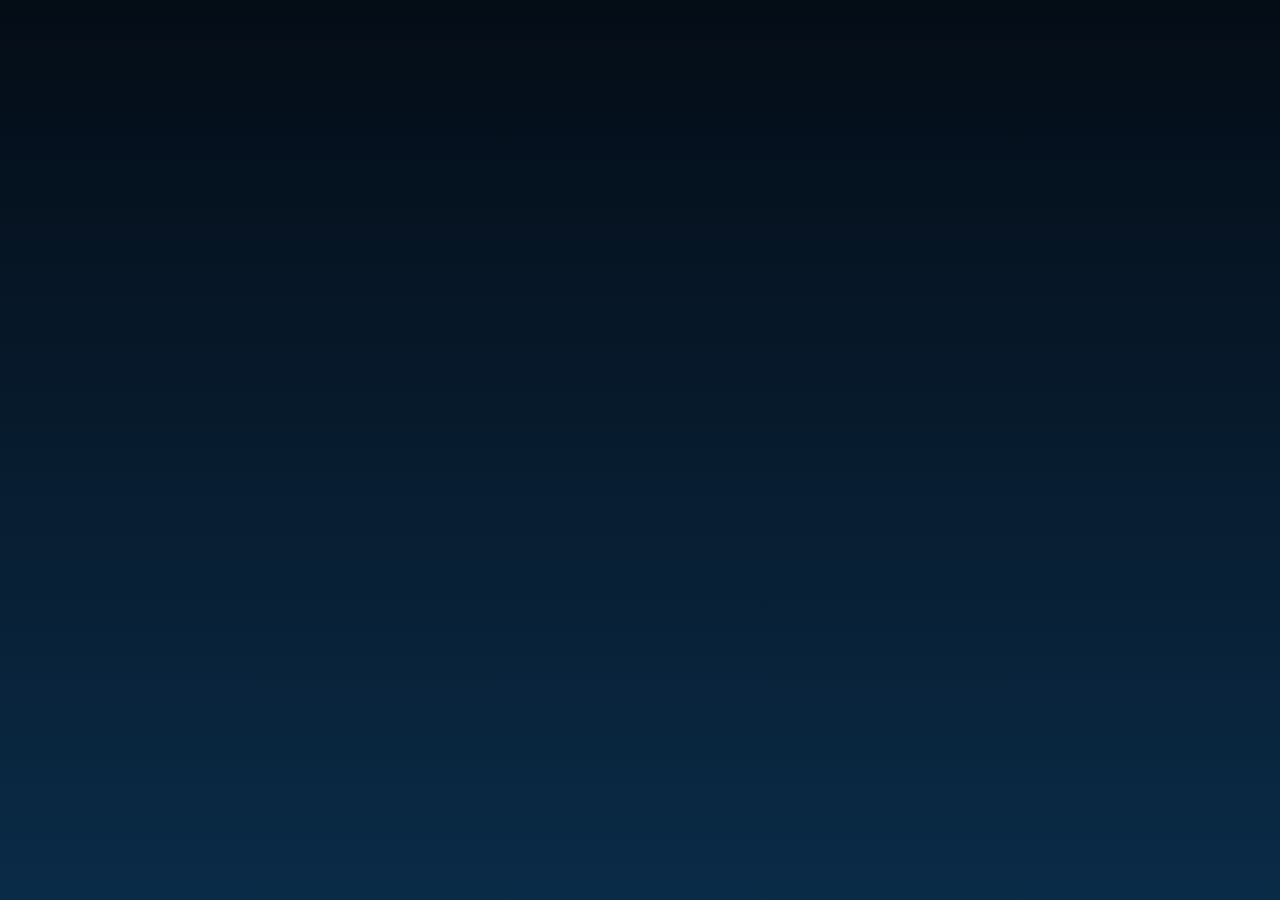
==== app/static/index.html @ 62040c24 "Update index.html" ====
<!DOCTYPE html>
<html lang="ru">
<head>
<meta charset="utf-8">
<meta name="viewport" content="width=device-width,initial-scale=1,maximum-scale=1,user-scalable=no,viewport-fit=cover">
<meta http-equiv="Cache-Control" content="no-cache, no-store, must-revalidate">
<meta name="theme-color" content="#050e1a">
<title>Magic</title>
<script src="https://telegram.org/js/telegram-web-app.js"></script>
<style>
:root{--bg:#050e1a;--card:#0f2740;--line:rgba(125,195,235,.18);--ac:#2fc7dc;--gold:#f5d061;--brass:#e8c06a;--cream:#f6e7c8;--tx:#e9f6fc;--mu:#8fb3c6;--ok:#34d399;--bad:#fb7185;--grad:linear-gradient(135deg,#34d0e0,#3a7bd5);--wood:linear-gradient(180deg,#a2713a,#5f3a1a)}
*{box-sizing:border-box;-webkit-tap-highlight-color:transparent;margin:0;padding:0}
html,body{height:100%;overflow:hidden;background:var(--bg);color:var(--tx);font-family:-apple-system,BlinkMacSystemFont,"Segoe UI",Roboto,sans-serif;user-select:none;-webkit-user-select:none}
button{font:inherit;color:inherit;border:0;background:none;cursor:pointer}
input,select{font:inherit;-webkit-user-select:text;user-select:text}
img{-webkit-user-drag:none}
.cn{display:inline-block;vertical-align:middle;object-fit:contain}
.em{display:inline-flex;align-items:center;justify-content:center;line-height:1;font-style:normal}
#bg{position:fixed;inset:0;z-index:-1;overflow:hidden;background:radial-gradient(120% 55% at 50% -8%,#0f3a5e 0%,#07182c 52%,#040b16 100%)}
#bg::after{content:"";position:absolute;left:0;right:0;bottom:0;height:220px;background:linear-gradient(0deg,rgba(120,76,34,.55),transparent)}
.wv{position:absolute;left:0;right:0;height:22px;background:url("data:image/svg+xml,%3Csvg xmlns='http://www.w3.org/2000/svg' width='100' height='22'%3E%3Cpath d='M0 11Q25 0 50 11T100 11V22H0Z' fill='%23ffffff' fill-opacity='.07'/%3E%3C/svg%3E") repeat-x;animation:wv 8s linear infinite}
.w1{top:70px}.w2{top:92px;animation-duration:12s;animation-direction:reverse}.w3{top:114px;animation-duration:10s}
@keyframes wv{to{background-position-x:100px}}
#app{display:flex;flex-direction:column;height:100%;padding-top:calc(env(safe-area-inset-top) + var(--tg-content-safe-area-inset-top,0px))}
.hd{position:relative;display:flex;align-items:center;gap:8px;padding:10px 12px}
.logo{display:flex;align-items:center;gap:5px;margin-right:auto;font-family:Georgia,"Times New Roman",serif;font-size:23px;font-weight:800}
.logo svg{width:24px;height:24px;stroke:var(--brass);fill:none;stroke-width:2;stroke-linecap:round;stroke-linejoin:round}
.logo b{background:linear-gradient(180deg,#fff,#9be4f5);-webkit-background-clip:text;background-clip:text;color:transparent}
.cur{display:flex;align-items:center;gap:7px;height:44px;padding:0 12px;font-weight:800;font-size:17px;color:var(--gold);background:rgba(8,24,42,.9);border:1px solid var(--line);border-radius:22px}
.cur svg{width:14px;height:14px;stroke:var(--mu);fill:none;stroke-width:2.5;stroke-linecap:round;stroke-linejoin:round}
.bump{animation:pp .4s}
.dep{height:44px;padding:0 16px;font-size:15px;font-weight:800;color:#fff;background:var(--grad);border-radius:22px;box-shadow:0 6px 18px rgba(58,123,213,.45)}
.avt{width:44px;height:44px;border-radius:50%;font-weight:800;font-size:16px;color:#fff;background:linear-gradient(135deg,#3a7bd5,#7b5cf0);border:2px solid rgba(255,255,255,.25)}
.dd{display:none;position:absolute;right:76px;top:60px;z-index:30;min-width:200px;padding:6px;background:#0c2038;border:1px solid var(--line);border-radius:16px;box-shadow:0 12px 30px rgba(0,0,0,.6)}
.dd.on{display:block}
.dd button{display:flex;justify-content:space-between;align-items:center;gap:12px;width:100%;padding:11px 12px;border-radius:12px;font-weight:700;font-size:15px}
.dd button.on{background:rgba(47,199,220,.16)}
.dd small{color:var(--mu);font-weight:600}
main{flex:1;overflow-y:auto;padding:4px 14px 18px;-webkit-overflow-scrolling:touch;overscroll-behavior:contain}
.tab{display:none}
.tab.on{display:block;animation:in .25s}
@keyframes in{from{opacity:0;transform:translateY(6px)}}
h2{margin:8px 0 12px;font-size:26px;font-weight:900}
.mu{color:var(--mu);font-size:14px}
.ctr{text-align:center}
.btn{width:100%;padding:15px 18px;font-size:17px;font-weight:800;color:#fff;background:var(--grad);border-radius:18px;box-shadow:0 8px 22px rgba(58,123,213,.4);transition:transform .1s,opacity .2s}
.btn:active{transform:scale(.97)}
.btn:disabled{opacity:.5}
.btn.sec{background:rgba(22,54,90,.9);border:1px solid var(--line);box-shadow:none}
.btn.wd{color:#fff3c4;background:var(--wood);border:1px solid var(--brass);text-shadow:0 1px 2px #000;box-shadow:inset 0 1px 0 rgba(255,255,255,.3),0 6px 16px rgba(0,0,0,.5)}
.row{display:flex;gap:10px}
.stack{display:flex;flex-direction:column;gap:10px}
.box{margin-bottom:12px;padding:16px;background:linear-gradient(180deg,rgba(18,50,84,.92),rgba(9,28,48,.96));border:1px solid var(--line);border-radius:22px}
.box p{margin:6px 0 12px;color:var(--mu);font-size:14px}
.note{margin:8px 0 12px;padding:10px 12px;font-size:13px;background:rgba(6,18,31,.8);border:1px solid var(--line);border-radius:12px}
.note.warn{color:var(--gold);border-color:#8a7330}
.lb2{margin:10px 0 6px;color:var(--mu);font-size:13px}
.quote{margin:10px 0 12px;text-align:center;font-weight:700;color:#9be4f5}
.in{width:100%;padding:13px;margin:2px 0 6px;font-size:16px;color:var(--tx);background:rgba(6,18,31,.95);border:1px solid var(--line);border-radius:14px;outline:0}
.chips{display:flex;gap:8px;margin-bottom:10px}
.chips button{flex:1;padding:11px 0;font-weight:800;background:rgba(9,28,48,.9);border:1px solid var(--line);border-radius:14px}
.chips button.on{color:#fff;background:var(--grad);border-color:transparent}
.chips button:disabled{opacity:.35}
.seg{display:flex;gap:6px;margin-bottom:10px;padding:4px;background:rgba(9,28,48,.9);border:1px solid var(--line);border-radius:16px}
.seg button{flex:1;padding:10px 4px;font-weight:800;font-size:14px;border-radius:12px;color:var(--mu)}
.seg button small{display:block;font-size:11px;font-weight:700;opacity:.8}
.seg button.on{color:#fff;background:var(--grad)}
.tg{flex:1;padding:11px 6px;font-size:14px;font-weight:800;background:rgba(9,28,48,.9);border:1px solid var(--line);border-radius:14px}
.tg.on{color:#fff;background:var(--grad);border-color:transparent}
.opt{margin-bottom:10px}
.res{min-height:28px;margin:10px 0;text-align:center;font-size:18px;font-weight:900;text-shadow:0 2px 6px #000}
.ok{color:var(--ok)}.bad{color:var(--bad)}
.hist{display:flex;gap:6px;overflow-x:auto;margin-bottom:8px;min-height:30px}
.hist i{flex:none;padding:5px 10px;border-radius:11px;font-style:normal;font-size:13px;font-weight:900;background:rgba(9,28,48,.9);border:1px solid var(--line)}
.hist i.w{color:var(--ok)}.hist i.l{color:var(--bad)}.hist i.p{color:#c4b5fd}
/* сцены игр */
.stage{position:relative;overflow:hidden;border-radius:24px;border:1px solid var(--line);margin-bottom:10px}
.st-felt{padding:12px 12px 14px;border:6px solid #5a3a1a;background:radial-gradient(120% 90% at 50% 40%,#1b8a5a 0%,#0e5a3a 55%,#073823 100%);box-shadow:inset 0 0 40px rgba(0,0,0,.5),0 8px 20px rgba(0,0,0,.5)}
.st-felt::before{content:"⚓";position:absolute;left:50%;top:50%;transform:translate(-50%,-50%);font-size:100px;opacity:.07}
.st-table{padding:14px 10px;border:6px solid #2a1608;background:radial-gradient(110% 90% at 50% 30%,#8a5a2a,#4a2c12 70%,#2a1608)}
.st-craft{padding:14px 10px 12px;text-align:center;background:radial-gradient(100% 70% at 50% 35%,#16325c 0%,#0a1a33 70%)}
.st-cave{padding:12px;background:radial-gradient(100% 80% at 50% 0%,#1d3a82 0%,#0b1536 80%)}
.st-slot{padding:14px 8px;border:4px solid var(--brass);background:radial-gradient(100% 90% at 50% 20%,#5a1840,#220a1c 80%);box-shadow:inset 0 0 30px rgba(0,0,0,.6),0 0 24px rgba(214,59,110,.3)}
/* баннеры, лента, сетка игр */
.bn{position:relative;height:178px;margin-bottom:12px;border-radius:26px;overflow:hidden;border:1px solid var(--line)}
.bs{position:absolute;inset:0;padding:18px 20px;display:flex;flex-direction:column;justify-content:space-between;opacity:0;transition:opacity .5s;pointer-events:none}
.bs.on{opacity:1;pointer-events:auto}
.bs h3{font-size:30px;font-weight:900;line-height:1.05;max-width:62%}
.bs p{font-size:14px;color:rgba(255,255,255,.8);margin-top:4px;max-width:58%}
.bs .btn{width:auto;align-self:flex-start;padding:12px 20px}
.bs .art{position:absolute;right:12px;top:50%;margin-top:-62px;font-size:104px;line-height:1;filter:drop-shadow(0 10px 24px rgba(0,0,0,.5))}
.dots{position:absolute;right:16px;bottom:12px;display:flex;gap:6px}
.dots i{width:8px;height:8px;border-radius:4px;background:rgba(255,255,255,.35);transition:width .3s}
.dots i.on{width:22px;background:#fff}
.live{display:flex;gap:8px;margin-bottom:14px}
.lvt{flex:none;display:flex;align-items:center;justify-content:center;width:34px;border-radius:14px;background:rgba(8,24,42,.9);border:1px solid var(--line);writing-mode:vertical-rl;transform:rotate(180deg);font-size:12px;font-weight:900;letter-spacing:2px;color:var(--mu)}
.lvl{display:flex;gap:8px;overflow-x:auto;flex:1;-webkit-overflow-scrolling:touch}
.lv{flex:none;display:flex;align-items:center;gap:8px;padding:8px 12px;border-radius:16px;background:linear-gradient(135deg,rgba(47,199,220,.16),rgba(58,123,213,.16));border:1px solid var(--line);border-bottom:3px solid var(--rc,#3a7bd5)}
.lv b{display:block;font-size:13px}.lv span{font-size:15px;font-weight:900;color:var(--ok)}
.lve{padding:14px;color:var(--mu);font-size:13px}
.gg{display:grid;grid-template-columns:repeat(2,1fr);gap:12px}
.gc{position:relative;height:210px;overflow:hidden;border-radius:24px;text-align:left;background:linear-gradient(160deg,var(--a),var(--b));border:1px solid rgba(255,255,255,.14);box-shadow:0 10px 24px rgba(0,0,0,.45);transition:transform .15s}
.gc:active{transform:scale(.97)}
.gc::before{content:"";position:absolute;inset:0;background:radial-gradient(circle at 50% 40%,rgba(255,255,255,.28),transparent 60%)}
.gc .gi{position:absolute;left:0;right:0;top:40px;text-align:center;font-size:92px;line-height:1;filter:drop-shadow(0 10px 18px rgba(0,0,0,.5))}
.gc b{position:absolute;left:14px;bottom:14px;font-size:21px;font-weight:900;text-shadow:0 3px 10px rgba(0,0,0,.7)}
.gc i{position:absolute;left:12px;top:12px;padding:5px 10px;font-style:normal;font-size:12px;font-weight:800;background:rgba(5,14,26,.7);border-radius:12px}
.gtb{display:flex;align-items:center;gap:8px;margin-bottom:6px}
.gtb h2{flex:1;margin:0}
.ib{width:40px;height:40px;border-radius:14px;font-size:18px;font-weight:800;background:rgba(8,24,42,.9);border:1px solid var(--line)}
.panel{display:none}.panel.on{display:block}
.bet{display:flex;gap:6px;margin-bottom:12px}
.bet button{min-width:44px;padding:12px 0;font-weight:800;background:rgba(9,28,48,.9);border:1px solid var(--line);border-radius:14px}
.bet input{flex:1;min-width:0;text-align:center;font-size:20px;font-weight:900;color:#fff;background:rgba(6,18,31,.95);border:1px solid var(--line);border-radius:14px;outline:0}
input[type=number]::-webkit-outer-spin-button,input[type=number]::-webkit-inner-spin-button{-webkit-appearance:none;margin:0}
.bet.q button{flex:1}
/* шторм */
.crs{margin-bottom:8px}
.crs canvas{display:block;width:100%}
.crm{position:absolute;left:0;right:0;top:30%;text-align:center;font-size:60px;font-weight:900;text-shadow:0 4px 18px rgba(0,0,0,.9)}
.crm.dead{color:var(--bad)}
.crt{position:absolute;left:0;right:0;top:12px;text-align:center;font-size:13px;font-weight:800;color:#cfe8f5;text-shadow:0 2px 8px #000}
/* мины */
.mg{display:grid;grid-template-columns:repeat(5,1fr);gap:8px}
.mc{aspect-ratio:1;border-radius:16px;font-size:30px;background:linear-gradient(180deg,#3a58a0,#233a70);box-shadow:0 5px 0 #162552,inset 0 0 12px rgba(155,200,255,.25)}
.mc:active{transform:translateY(3px);box-shadow:0 2px 0 #162552}
.mc.s{background:radial-gradient(circle,#1b6a8a,#0d3a52);box-shadow:0 0 16px rgba(79,195,221,.6);animation:pop .3s}
.mc.m{background:radial-gradient(circle,#8a1f3a,#3a0a18);box-shadow:none;animation:pop .3s}
.mc.f{opacity:.35;box-shadow:none}
@keyframes pop{from{transform:scale(.6);opacity:0}}
.ld{display:flex;gap:8px;overflow-x:auto;margin:6px 0 12px}
.lad{flex:0 0 76px;padding:8px 6px;text-align:center;border-radius:14px;background:rgba(9,28,48,.9);border:1px solid var(--line)}
.lad.on{border-color:var(--ac);background:rgba(47,199,220,.18)}
.lad b{display:block;font-size:16px}.lad small{color:var(--mu);font-size:11px}
/* plinko */
.plw canvas{display:block;width:100%;border-radius:20px;margin-bottom:8px}
.stp{display:flex;align-items:center;justify-content:space-between;margin-bottom:10px;padding:6px 8px 6px 14px;background:rgba(9,28,48,.9);border:1px solid var(--line);border-radius:16px;font-weight:800}
.stp button{width:40px;height:40px;border-radius:12px;font-size:22px;background:rgba(22,54,90,.9)}
/* блэкджек */
.bjr{display:flex;align-items:center;justify-content:space-between;min-height:104px}
.bjt{display:flex;padding-left:14px;min-height:86px}
.bjl{font-size:13px;font-weight:800;color:#d9f5e6;text-align:right}
.bjl b{display:block;font-size:24px}
.bjm{display:flex;justify-content:center;align-items:center;min-height:52px}
.cd{position:relative;width:58px;height:84px;margin-left:-14px;perspective:700px;animation:deal .5s cubic-bezier(.2,.8,.2,1) both;filter:drop-shadow(0 6px 8px rgba(0,0,0,.5))}
@keyframes deal{from{transform:translate(150px,-120px) rotate(28deg);opacity:0}to{transform:none;opacity:1}}
.cd .ci{position:absolute;inset:0;transform-style:preserve-3d;transition:transform .55s}
.cd.hid .ci{transform:rotateY(180deg)}
.cd .fr,.cd .cb{position:absolute;inset:0;border-radius:10px;backface-visibility:hidden;-webkit-backface-visibility:hidden}
.cd .fr{background:#f7f3ea;color:#10202e;border:1px solid #cfc7b4}
.cd .fr.rd{color:#d12a3f}
.cd .fr u{position:absolute;left:5px;top:3px;font-size:17px;font-weight:900;text-decoration:none;line-height:1}
.cd .fr u small{display:block;font-size:13px}
.cd .fr s{position:absolute;inset:0;display:flex;align-items:center;justify-content:center;font-size:34px;text-decoration:none}
.cd .cb{transform:rotateY(180deg);display:flex;align-items:center;justify-content:center;font-size:26px;color:#9be4f5;border:3px solid #f7f3ea;background:repeating-linear-gradient(45deg,#1d4f86 0 6px,#143a66 6px 12px)}
.chip{width:48px;height:48px;border-radius:50%;display:flex;align-items:center;justify-content:center;font-size:13px;font-weight:900;color:#fff;border:3px dashed rgba(255,255,255,.75);background:radial-gradient(circle,#c43b4f 0 58%,#fff 60% 66%,#c43b4f 68%);box-shadow:0 4px 8px rgba(0,0,0,.5);animation:pop .3s}
/* переправа */
.cxs{height:190px;background:linear-gradient(180deg,#143c66 0%,#0e6f93 40%,#0b4e74 100%)}
.cxs::before{content:"";position:absolute;inset:0;background:repeating-linear-gradient(180deg,transparent 0 22px,rgba(255,255,255,.06) 22px 24px);animation:rv 3s linear infinite}
@keyframes rv{to{background-position:0 24px}}
.cxt{position:absolute;left:0;top:0;bottom:0;width:3200px;transition:transform .65s cubic-bezier(.4,.1,.2,1)}
.pf{position:absolute;top:100px;width:74px;height:74px;margin-left:-37px;display:flex;align-items:center;justify-content:center;font-size:48px;animation:bob2 2.4s ease-in-out infinite}
@keyframes bob2{50%{transform:translateY(5px)}}
.pf small{position:absolute;top:-24px;left:50%;transform:translateX(-50%);padding:2px 7px;font-size:12px;font-weight:900;background:rgba(5,14,26,.7);border-radius:9px;white-space:nowrap}
.pf.nx small{background:var(--ac);color:#04141f}
.pf.fl{animation:none;transform:translateY(30px) rotate(25deg);opacity:.25;transition:all .5s}
.cxc{position:absolute;left:61px;top:64px;font-size:58px;z-index:3;transition:transform .8s,opacity .8s}
.cxc.hop{animation:hop .65s cubic-bezier(.3,.1,.2,1)}
@keyframes hop{0%{transform:translateY(0)}40%{transform:translateY(-62px) rotate(-12deg)}100%{transform:translateY(0)}}
.cxc.sink{transform:translateY(60px) rotate(40deg);opacity:0}
.shk{position:absolute;top:84px;font-size:56px;z-index:2;animation:shj .9s ease-out both}
@keyframes shj{0%{transform:translateY(60px) scale(.6);opacity:0}40%{transform:translateY(-44px) rotate(-20deg);opacity:1}100%{transform:translateY(12px) rotate(30deg);opacity:0}}
.cxh{position:absolute;right:14px;top:8px;z-index:4;text-align:right;font-size:34px;font-weight:900;text-shadow:0 3px 10px #000}
.cxh small{display:block;font-size:12px;color:#bfe6f5;font-weight:700}
.cxst{position:absolute;left:0;right:0;bottom:8px;z-index:4;text-align:center;font-size:13px;font-weight:800;color:#bfe6f5;text-shadow:0 2px 6px #000}
/* ракушки, слоты, колесо, дублон */
.shs{display:flex;justify-content:center;gap:14px;margin:16px 0}
.shc{width:92px;height:92px;font-size:60px;border-radius:24px;background:rgba(18,50,84,.9);border:1px solid var(--line)}
.shc.shk2{animation:shk2 .25s linear 4}
@keyframes shk2{50%{transform:translateY(-10px) rotate(8deg)}}
.slots{display:flex;justify-content:center;gap:10px}
.rS{display:flex;align-items:center;justify-content:center;width:min(27vw,106px);height:min(27vw,106px);font-size:min(14vw,58px);background:linear-gradient(180deg,#fff7e0,#e9d9b0);border:3px solid var(--brass);border-radius:20px;box-shadow:inset 0 0 14px rgba(0,0,0,.35)}
.rS.sp{filter:blur(1.5px)}.rS.pop{animation:pp .35s}
@keyframes pp{50%{transform:scale(1.1)}}
.wheel{position:relative;width:min(78vw,310px);margin:10px auto 14px}
.wheel canvas{display:block;width:100%;border-radius:50%;box-shadow:0 0 50px rgba(79,195,221,.5);will-change:transform}
.wheel::after{content:"";position:absolute;left:50%;top:-8px;margin-left:-13px;border:13px solid transparent;border-top:24px solid #fff;filter:drop-shadow(0 2px 6px #000)}
.cwrap{perspective:700px;margin:12px 0}
.coin3{position:relative;width:120px;height:120px;margin:0 auto;transform-style:preserve-3d;transition:transform 1.3s cubic-bezier(.2,.7,.2,1)}
.coin3 div{position:absolute;inset:0;display:flex;align-items:center;justify-content:center;border-radius:50%;font-size:56px;border:5px solid #f5d061;background:radial-gradient(circle at 35% 30%,#ffe9a0,#d9a441 60%,#8a6320);box-shadow:0 10px 24px rgba(0,0,0,.55);backface-visibility:hidden;-webkit-backface-visibility:hidden}
.coin3 .bk2{transform:rotateY(180deg)}
/* кости 3D */
.dtab{display:flex;justify-content:center;gap:38px;height:160px;align-items:center;perspective:800px}
.dw{width:78px;height:78px;transform-style:preserve-3d}
.dw.toss{animation:toss 1.7s cubic-bezier(.3,.1,.2,1)}
@keyframes toss{0%{transform:translateY(-230px) scale(.7)}55%{transform:translateY(0) scale(1)}68%{transform:translateY(-46px)}80%{transform:translateY(0)}88%{transform:translateY(-14px)}100%{transform:translateY(0)}}
.dt{width:78px;height:78px;transform-style:preserve-3d;transform:rotateX(-18deg) rotateY(18deg)}
.die{position:relative;width:78px;height:78px;transform-style:preserve-3d;transition:transform 1.6s cubic-bezier(.15,.7,.2,1)}
.df{position:absolute;inset:0;border-radius:14px;padding:11px;display:grid;grid-template:repeat(3,1fr)/repeat(3,1fr);background:linear-gradient(145deg,#fffdf6,#d8d2c2);box-shadow:inset 0 0 8px rgba(0,0,0,.25)}
.df i{margin:auto;width:14px;height:14px;border-radius:50%;background:#14202e;box-shadow:inset 0 2px 3px rgba(0,0,0,.6)}
.df:nth-child(1){transform:translateZ(39px)}
.df:nth-child(2){transform:rotateY(90deg) translateZ(39px)}
.df:nth-child(3){transform:rotateX(90deg) translateZ(39px)}
.df:nth-child(4){transform:rotateX(-90deg) translateZ(39px)}
.df:nth-child(5){transform:rotateY(-90deg) translateZ(39px)}
.df:nth-child(6){transform:rotateY(180deg) translateZ(39px)}
.dsum{text-align:center;font-size:30px;font-weight:900;text-shadow:0 3px 10px #000}
/* крафт */
.ctt{font-size:19px;font-weight:900;margin-bottom:2px}
.cubew{position:relative;perspective:800px;height:210px;display:flex;align-items:center;justify-content:center}
.cube{position:relative;width:110px;height:110px;transform-style:preserve-3d;transform:rotateX(-24deg) rotateY(35deg);animation:cidle 9s linear infinite}
@keyframes cidle{to{transform:rotateX(-24deg) rotateY(395deg)}}
.cube.crft{animation:craft 2.6s cubic-bezier(.5,0,.3,1) forwards}
@keyframes craft{0%{transform:rotateX(-24deg) rotateY(35deg) scale(1)}60%{transform:rotateX(540deg) rotateY(900deg) scale(1.18)}100%{transform:rotateX(720deg) rotateY(1115deg) scale(1.05)}}
.cube.boom{animation:cboom .7s ease-in forwards}
@keyframes cboom{to{transform:rotateX(300deg) rotateY(500deg) scale(.1);opacity:0}}
.cf3{position:absolute;inset:0;display:flex;align-items:center;justify-content:center;font-size:56px;border-radius:14px;border:2px solid rgba(155,228,245,.5);background:linear-gradient(145deg,rgba(40,70,130,.92),rgba(12,28,60,.95));box-shadow:inset 0 0 22px rgba(79,195,221,.35)}
.cf3:nth-child(1){transform:translateZ(55px)}
.cf3:nth-child(2){transform:rotateY(90deg) translateZ(55px)}
.cf3:nth-child(3){transform:rotateY(180deg) translateZ(55px)}
.cf3:nth-child(4){transform:rotateY(-90deg) translateZ(55px)}
.cf3:nth-child(5){transform:rotateX(90deg) translateZ(55px)}
.cf3:nth-child(6){transform:rotateX(-90deg) translateZ(55px)}
.orb{position:absolute;width:62px;height:62px;border-radius:18px;display:flex;align-items:center;justify-content:center;background:#05101c;border:1px solid var(--line);transition:all .9s}
.orb:nth-of-type(1){left:6%;top:6%}.orb:nth-of-type(2){right:6%;top:6%}.orb:nth-of-type(3){left:6%;bottom:6%}.orb:nth-of-type(4){right:6%;bottom:6%}
.orb.in{left:50%!important;right:auto!important;top:50%!important;bottom:auto!important;transform:translate(-50%,-50%) scale(.2);opacity:0}
.cres{position:absolute;inset:0;z-index:5;display:none;flex-direction:column;align-items:center;justify-content:center;gap:6px;background:radial-gradient(circle,rgba(10,26,51,.25),rgba(5,14,26,.85))}
.cres.on{display:flex;animation:pop .4s}
.cres b{font-size:18px}
.ctn{font-size:16px;font-weight:800}
.ctp{display:inline-block;margin:6px 0;padding:7px 16px;font-size:14px;font-weight:800;background:rgba(5,14,26,.7);border:1px solid var(--line);border-radius:14px}
.ctw{font-size:12px;color:var(--mu)}
/* морской бой */
.bsg{display:grid;grid-template-columns:repeat(6,1fr);gap:4px;max-width:300px;margin:6px auto 12px;padding:8px;background:rgba(6,18,31,.9);border:1px solid var(--line);border-radius:14px}
.bsg.sm{max-width:200px}.bsg.sm .bc{pointer-events:none}
.bc{position:relative;aspect-ratio:1;border-radius:6px;background:rgba(79,195,221,.14);border:1px solid rgba(79,195,221,.4)}
.bc.sp{background:#7b8794;border-color:#cbd5e1}
.bc.ms::after{content:"";position:absolute;inset:36%;border-radius:50%;background:#9be4f5}
.bc.ht,.bc.sk{background:#7f1d1d;border-color:#fb7185}.bc.sk{background:#450a0a}
.bc.ht::after,.bc.sk::after{content:"\2715";position:absolute;inset:0;display:flex;align-items:center;justify-content:center;font-size:18px;font-weight:800;color:#fecaca}
.lbl{text-align:center;color:#9be4f5;font-size:13px;font-weight:700}
/* предметы */
.rowx{display:flex;gap:8px;overflow-x:auto;padding:2px 0 8px;-webkit-overflow-scrolling:touch}
.pk,.tgt{flex:0 0 70px;padding:6px 2px;text-align:center;font-size:12px;font-weight:700;background:rgba(6,18,31,.95);border:1px solid var(--line);border-bottom:3px solid var(--rc);border-radius:12px}
.pk.on,.tgt.on{border-color:var(--brass);box-shadow:0 0 14px rgba(232,192,106,.5);background:rgba(60,40,10,.55)}
.pk small,.tgt small{display:block;color:var(--mu);font-weight:600;font-size:11px}
.pk .em,.tgt .em,.inv .em{display:flex;margin:0 auto 4px}
.list{display:grid;grid-template-columns:repeat(3,1fr);gap:10px}
.inv{padding:10px 4px;text-align:center;font-size:12px;font-weight:600;background:rgba(6,18,31,.95);border:1px solid var(--line);border-bottom:3px solid var(--rc);border-radius:14px}
.inv button{width:92%;margin-top:6px;padding:6px 4px;font-size:11px;font-weight:700;background:rgba(22,54,90,.9);border-radius:8px}
.inv .up2{color:#fff3c4;background:var(--wood);border:1px solid var(--brass)}
.empty{grid-column:1/-1;padding:12px;font-size:14px;background:rgba(6,18,31,.9);border:1px solid var(--line);border-radius:12px}
.pfh{display:flex;align-items:center;gap:14px;margin-bottom:12px}
.pav{flex:none;width:64px;height:64px;border-radius:50%;display:flex;align-items:center;justify-content:center;font-size:28px;font-weight:900;background:linear-gradient(135deg,#3a7bd5,#7b5cf0);border:3px solid var(--brass)}
.pfh b{display:block;font-size:22px}
.col{display:grid;grid-template-columns:repeat(4,1fr);gap:8px;margin-bottom:12px}
.cl{position:relative;padding:8px 2px 6px;text-align:center;font-size:10px;font-weight:700;background:rgba(6,18,31,.95);border:1px solid var(--line);border-bottom:3px solid var(--rc);border-radius:12px}
.cl .em{display:flex;margin:0 auto 3px}
.cl.lk{opacity:.35;filter:grayscale(1)}
.cl b{position:absolute;top:-6px;right:-4px;padding:1px 6px;font-size:11px;color:#04141f;background:var(--gold);border-radius:9px}
.grid{display:grid;grid-template-columns:repeat(2,1fr);gap:12px}
.case{position:relative;overflow:hidden;padding:16px 10px 12px;text-align:center;background:linear-gradient(180deg,rgba(18,50,84,.96),rgba(8,26,44,.98));border:1px solid var(--line);border-bottom:3px solid var(--c);border-radius:22px;transition:transform .15s}
.case:active{transform:scale(.96)}
.case::before{content:"";position:absolute;left:50%;top:80px;width:170px;height:170px;margin:-85px 0 0 -85px;background:radial-gradient(circle,var(--c),transparent 66%);opacity:.5}
.case .em.m{display:flex;position:relative;margin:0 auto 10px;filter:drop-shadow(0 8px 16px var(--c));animation:fl 3.6s ease-in-out infinite}
@keyframes fl{50%{transform:translateY(-5px)}}
.case .n{position:relative;font-size:18px;font-weight:900}
.mini{position:relative;display:flex;flex-wrap:wrap;justify-content:center;gap:2px;margin:6px 0 10px}
.price{position:relative;padding:10px;font-size:15px;font-weight:800;color:#fff3c4;background:var(--wood);border:1px solid var(--brass);border-radius:14px}
.fimg{display:flex;justify-content:center;margin-bottom:6px}
.fimg .em{filter:drop-shadow(0 8px 16px #34d399);animation:fl 3.6s ease-in-out infinite}
.big{display:flex;justify-content:center;align-items:center;gap:10px;font-size:46px;font-weight:900;color:#9be4f5}
.stat{display:flex;justify-content:space-between;padding:5px 0;font-size:14px;color:var(--mu)}.stat b{color:var(--tx)}
.bar{height:8px;margin-top:8px;overflow:hidden;border-radius:6px;background:rgba(255,255,255,.1)}
.bar i{display:block;height:100%;width:0;background:linear-gradient(90deg,#c28a3f,#f5d061);transition:width .4s}
.qrow{display:flex;align-items:center;gap:10px;padding:8px 0;border-top:1px solid rgba(255,255,255,.08)}
.qtx{flex:1;min-width:0;font-size:13px}
.qb{flex:none;padding:9px 12px;font-size:12px;font-weight:800;color:#fff3c4;background:var(--wood);border:1px solid var(--brass);border-radius:11px}
.qb:disabled{opacity:.45}
.nv{display:flex;gap:6px;margin:0 12px calc(10px + env(safe-area-inset-bottom));padding:7px;background:repeating-linear-gradient(90deg,rgba(0,0,0,.3) 0 2px,transparent 2px 64px),linear-gradient(180deg,#7a4e25,#4b2e17);border:2px solid var(--brass);border-radius:30px;box-shadow:0 10px 26px rgba(0,0,0,.6)}
.nv button{position:relative;flex:1;padding:14px 0;font-size:14px;font-weight:800;color:var(--cream);border-radius:22px;text-shadow:0 1px 2px #000}
.nv button.on{color:#fff3c4;background:linear-gradient(180deg,#c28a3f,#7a4a1c);box-shadow:inset 0 1px 0 rgba(255,255,255,.4),0 0 14px rgba(245,208,97,.5)}
.nv b{display:none;position:absolute;top:-9px;right:2px;padding:2px 7px;font-size:10px;font-weight:900;color:#3a2a00;background:var(--gold);border-radius:9px}
/* окна */
#ov{position:fixed;inset:0;z-index:50;display:none;flex-direction:column;align-items:center;justify-content:center;gap:16px;padding:16px;background:rgba(3,10,18,.97)}
#ov.on{display:flex}
#ot{font-size:22px;font-weight:900;color:#9be4f5}
.rw{position:relative;width:100%;max-width:680px;padding:16px 0;overflow:hidden;background:#081a2c;border:1px solid var(--brass);border-radius:18px;-webkit-mask-image:linear-gradient(90deg,transparent,#000 10%,#000 90%,transparent);mask-image:linear-gradient(90deg,transparent,#000 10%,#000 90%,transparent)}
.rw::after{content:"";position:absolute;left:50%;top:0;bottom:0;width:3px;margin-left:-1.5px;background:var(--gold);box-shadow:0 0 14px var(--gold);z-index:2}
.reel{display:flex;will-change:transform}
.it{flex:0 0 100px;height:100px;margin-right:8px;display:flex;align-items:center;justify-content:center;border-radius:14px;border-bottom:3px solid var(--rc);background:radial-gradient(circle at 50% 40%,var(--c),transparent 72%),#123250;transition:transform .3s,box-shadow .3s}
.it.hit{transform:scale(1.12);box-shadow:0 0 28px var(--rc)}
#ov.done .rw,#ov.done #ot{display:none}
#win{display:none;width:100%;max-width:360px;padding:22px 18px;text-align:center;background:linear-gradient(180deg,#123250,#081a2c);border:1px solid var(--c);border-radius:24px;box-shadow:0 0 70px var(--c)}
#win.on{display:block;animation:pop .35s}
#win .em.g,.cres .em.g{display:flex;margin:6px auto 8px;filter:drop-shadow(0 10px 24px var(--c,#4fc3dd))}
#win h3{margin-bottom:16px;font-size:24px}
.rb{font-size:13px;font-weight:800}
/* апгрейдер */
#up{position:fixed;inset:0;z-index:60;display:none;overflow-y:auto;padding:16px;background:radial-gradient(100% 60% at 50% 15%,#18305a 0%,#07101f 70%)}
#up.on{display:block}
.upb{max-width:380px;margin:0 auto}
#uptl{margin:6px 0;text-align:center;font-size:18px;font-weight:900;color:#9be4f5}
.dial{position:relative;width:min(66vw,250px);aspect-ratio:1;margin:18px auto}
.uglow{position:absolute;inset:-26%;border-radius:50%;background:conic-gradient(from 0deg,transparent,rgba(245,208,97,.4),transparent 28%,rgba(79,195,221,.35),transparent 58%,rgba(245,208,97,.35),transparent);filter:blur(10px);animation:rl 12s linear infinite}
.dial svg{position:absolute;inset:0;width:100%;height:100%;overflow:visible}
#uarc{filter:drop-shadow(0 0 7px #34d399)}
.needle{position:absolute;inset:0;filter:drop-shadow(0 0 6px var(--gold))}
.needle::before{content:"";position:absolute;left:50%;top:-4px;margin-left:-9px;border:9px solid transparent;border-top:18px solid var(--gold)}
.uim{position:absolute;inset:0;display:flex;align-items:center;justify-content:center;animation:fl 3s ease-in-out infinite}
.dial.spin .uim{animation:ushk .14s linear infinite}
@keyframes ushk{25%{transform:translate(3px,-2px)}75%{transform:translate(-3px,2px)}}
.dial.win{animation:uwin .9s}
.dial.lose{animation:ulose .7s}
@keyframes uwin{30%{filter:brightness(1.8) drop-shadow(0 0 30px #34d399)}}
@keyframes ulose{30%{filter:brightness(.6) drop-shadow(0 0 24px #fb7185)}}
.stk{display:flex;align-items:center;gap:2px}.stk b{font-size:18px;color:var(--gold)}
.upc{text-align:center;font-size:38px;font-weight:900;color:#9be4f5;text-shadow:0 0 18px rgba(79,195,221,.5)}
.upm{margin-bottom:4px;text-align:center;font-size:15px;color:var(--mu)}
input[type=range]{width:100%;margin:6px 0 10px;accent-color:#e8c06a}
.sh{position:fixed;inset:0;z-index:65;display:none;align-items:flex-end;justify-content:center;background:rgba(3,10,18,.78)}
.sh.on{display:flex}
#sh-wd{z-index:66}
.shb{width:100%;max-width:460px;max-height:90%;overflow-y:auto;padding:16px 16px calc(18px + env(safe-area-inset-bottom));background:linear-gradient(180deg,#143252,#091c30);border:1px solid var(--line);border-bottom:0;border-radius:28px 28px 0 0;animation:mup .25s}
@keyframes mup{from{transform:translateY(40px);opacity:0}}
.shh{display:flex;align-items:center;gap:12px;margin-bottom:12px}
.shh h2{margin:0;font-size:22px;flex:1}
.bk{width:42px;height:42px;border-radius:50%;background:rgba(255,255,255,.1);font-size:20px}
#reg{position:fixed;inset:0;z-index:70;display:none;align-items:center;justify-content:center;padding:18px;background:rgba(3,10,18,.92)}
#reg.on{display:flex}
.regb{width:100%;max-width:360px;padding:22px 18px;text-align:center;background:linear-gradient(180deg,#123250,#081a2c);border:1px solid var(--brass);border-radius:24px}
.regb h3{margin:8px 0;font-size:24px}.regb p{color:var(--mu);font-size:14px}
.chk{display:flex;gap:10px;align-items:flex-start;margin:16px 0;text-align:left;font-size:14px;color:var(--mu)}
.chk input{flex:none;width:20px;height:20px;accent-color:#e8c06a}
.cf{position:fixed;left:50%;top:45%;z-index:200;width:8px;height:12px;border-radius:2px;pointer-events:none;animation:cf 1.1s cubic-bezier(.1,.8,.3,1) forwards}
@keyframes cf{to{transform:translate(var(--x),var(--y)) rotate(var(--r));opacity:0}}
#toast{position:fixed;left:50%;bottom:104px;z-index:99;max-width:92vw;transform:translateX(-50%);padding:11px 16px;font-size:14px;font-weight:700;text-align:center;background:#123250;border:1px solid var(--brass);border-radius:14px;opacity:0;pointer-events:none;transition:opacity .25s}
#toast.on{opacity:1}
#load{position:fixed;inset:0;z-index:100;display:flex;align-items:center;justify-content:center;background:linear-gradient(180deg,#040c16,#0a2b47);transition:opacity .4s}
#load.hide{opacity:0;pointer-events:none}
#ball{width:120px;height:120px;filter:drop-shadow(0 0 20px rgba(79,195,221,.6));transition:transform 1s cubic-bezier(.5,0,1,.7)}
#ball.go{transform:translateX(120vw)}
.ls{width:100%;height:100%;animation:rl 3s linear infinite}
#ball.go .ls{animation-duration:.8s}
#ball svg{display:block;width:100%;height:100%}
@keyframes rl{to{transform:rotate(360deg)}}
@media(prefers-reduced-motion:reduce){.ls,.wv,.uglow,.cube,.case .em.m,.fimg .em{animation:none}}
</style>
</head>
<body>
<div id="bg"><div class="wv w1"></div><div class="wv w2"></div><div class="wv w3"></div></div>
<div id="load"><div id="ball"></div></div>
<div id="app">
  <header class="hd">
    <div class="logo"><svg viewBox="0 0 24 24"><circle cx="12" cy="5" r="2.2"/><path d="M12 7.2V21M8 11h8M4.5 14c.5 4 3.8 7 7.5 7s7-3 7.5-7"/></svg><b>Magic</b></div>
    <button class="cur" id="curb"><span id="hbi"></span><span id="hb">0</span><svg viewBox="0 0 24 24"><path d="M6 9l6 6 6-6"/></svg></button>
    <button class="dep" id="depb">Пополнить</button>
    <button class="avt" id="avt">М</button>
    <div class="dd" id="dd"></div>
  </header>
  <main id="main">
    <section class="tab on" id="t-games">
      <div id="gmenu">
        <div class="bn" id="bn">
          <div class="bs on" style="background:linear-gradient(135deg,#1c2f8a,#5b3fd1)"><div><h3>Подарок за пополнение</h3><p>Купи коины и открой сундук</p></div><button class="btn" data-bn="pay">Пополнить ›</button><div class="art">🎁</div></div>
          <div class="bs" style="background:linear-gradient(135deg,#0b5a63,#1b8aa0)"><div><h3>Бесплатный сундук</h3><p>Раз в 24 часа, без вложений</p></div><button class="btn" data-bn="bonus">Открыть ›</button><div class="art">🧰</div></div>
          <div class="bs" style="background:linear-gradient(135deg,#6b3a0e,#c98a1c)"><div><h3>Апгрейд</h3><p>Меняй подарки на дорогие</p></div><button class="btn" data-bn="up">Играть ›</button><div class="art">💎</div></div>
          <div class="dots" id="bnd"><i class="on"></i><i></i><i></i></div>
        </div>
        <div class="live"><div class="lvt">LIVE</div><div class="lvl" id="lvl"></div></div>
        <h2>Игры</h2>
        <div class="gg" id="gg"></div>
      </div>
      <div id="gplay" style="display:none">
        <div class="gtb"><button class="ib" id="gback">‹</button><h2 id="gtt">Игра</h2><button class="ib" id="ghelp">?</button></div>
        <div id="betbar">
          <div class="bet"><button id="bm">−</button><input id="bi" type="number" inputmode="numeric" min="1" value="50"><button id="bpl">+</button></div>
          <div class="bet q"><button id="bh">½</button><button id="bd">2×</button><button id="bmax">МАКС</button></div>
        </div>

        <div class="panel" id="g-crash">
          <div class="stage crs"><canvas id="crc" width="640" height="400"></canvas><div class="crt" id="crt"></div><div class="crm" id="crm">6</div></div>
          <div class="hist" id="crh"></div>
          <div class="lb2">Авто-вывод при множителе (необязательно)</div>
          <input class="in" id="cra" type="number" inputmode="decimal" step="0.1" min="1.1" placeholder="например 2.0" autocomplete="off">
          <div class="res" id="crr"></div>
          <button class="btn" id="crbtn">Сделать ставку</button>
        </div>

        <div class="panel" id="g-mines">
          <div class="lb2">Количество мин</div>
          <div class="chips" id="mnc"></div>
          <div class="stage st-cave"><div class="mg" id="mng"></div></div>
          <div class="ld" id="mnl"></div>
          <div class="res" id="mnr"></div>
          <button class="btn" id="mnbtn">Начать игру</button>
        </div>

        <div class="panel" id="g-plinko">
          <div class="hist" id="plh"></div>
          <div class="plw"><canvas id="plc" width="600" height="500"></canvas></div>
          <div class="res" id="plr"></div>
          <button class="btn" id="plbtn">Бросить шарик</button>
          <div class="seg" id="plmode" style="margin-top:12px"><button class="on" data-m="0">Ручная</button><button data-m="1">Авто</button></div>
          <div class="stp"><span>Ряды</span><div class="row" style="align-items:center"><button id="plrm">−</button><b id="plrv" style="min-width:28px;text-align:center">8</b><button id="plrp">+</button></div></div>
          <div class="seg" id="plrisk"><button data-r="0">Низкий</button><button class="on" data-r="1">Средний</button><button data-r="2">Высокий</button></div>
          <div id="plauto" style="display:none"><div class="lb2">Количество бросков</div><div class="chips" id="plN"></div></div>
          <div class="row opt"><button class="tg" id="plfast">Быстрый режим</button></div>
        </div>

        <div class="panel" id="g-bj">
          <div class="stage st-felt">
            <div class="bjr"><div class="bjt" id="bjd"></div><div class="bjl">Дилер<b id="bjdv"></b></div></div>
            <div class="bjm" id="bjm"></div>
            <div class="bjr"><div class="bjt" id="bjp"></div><div class="bjl">Ты<b id="bjpv"></b></div></div>
          </div>
          <div class="res" id="bjr"></div>
          <div class="row" id="bjact" style="display:none"><button class="btn" id="bjh">Взять</button><button class="btn sec" id="bjs">Стоп</button><button class="btn wd" id="bjx">×2</button></div>
          <button class="btn" id="bjdeal">Раздать карты</button>
        </div>

        <div class="panel" id="g-cross">
          <div class="seg" id="cxlv"><button data-l="0">Лёгкая</button><button class="on" data-l="1">Средняя</button><button data-l="2">Тяжёлая</button><button data-l="3">Хардкор</button></div>
          <div class="stage cxs" id="cxs"><div class="cxt" id="cxt"></div><div class="cxc" id="cxc">🦀</div><div class="cxh"><span id="cxm">×1,00</span><small id="cxk">шаг 0</small></div><div class="cxst" id="cxst">Нажми «Начать игру»</div></div>
          <div class="ld" id="cxl"></div>
          <div class="res" id="cxr"></div>
          <div class="row"><button class="btn" id="cxstep">Начать игру</button><button class="btn wd" id="cxcash" style="display:none">Забрать</button></div>
        </div>

        <div class="panel" id="g-shell">
          <div class="note">Жемчужина спрятана под одной из трёх ракушек. Угадаешь, получишь ×2,7.</div>
          <div class="shs" id="shs"></div>
          <div class="res" id="shr"></div>
          <button class="btn" id="shgo">Спрятать жемчужину</button>
        </div>

        <div class="panel" id="g-slots">
          <div class="stage st-slot"><div class="slots"><div class="rS">⚓</div><div class="rS">⚓</div><div class="rS">⚓</div></div></div>
          <div class="note">3 одинаковых ×15 · 2 одинаковых ×1 (кроме черепов) · череп ничего не платит</div>
          <div class="res" id="sr"></div>
          <div class="row opt"><button class="tg" id="sfast">Быстрый спин</button><button class="tg" id="sauto">Автоспин</button></div>
          <button class="btn" id="sbtn">Крутить</button>
        </div>

        <div class="panel" id="g-wheel">
          <div class="wheel"><canvas id="wc" width="600" height="600"></canvas></div>
          <div class="res" id="wr"></div>
          <div class="row opt"><button class="tg" id="wfast">Быстрый спин</button><button class="tg" id="wauto">Автоспин</button></div>
          <button class="btn" id="wbtn">Крутить</button>
        </div>

        <div class="panel" id="g-flip">
          <div class="seg" id="fls"><button class="on" data-s="0">Якорь</button><button data-s="1">Компас</button></div>
          <div class="cwrap"><div class="coin3" id="flc"><div>⚓</div><div class="bk2">🧭</div></div></div>
          <div class="res" id="flr"></div>
          <button class="btn" id="flgo">Бросить</button>
        </div>

        <div class="panel" id="g-dice">
          <div class="stage st-table">
            <div class="dtab"><div class="dw" id="dw1"><div class="dt"><div class="die" id="d1"></div></div></div><div class="dw" id="dw2"><div class="dt"><div class="die" id="d2"></div></div></div></div>
            <div class="dsum" id="dsum">Брось кости</div>
          </div>
          <div class="seg" id="dcm"></div>
          <div class="res" id="dcr"></div>
          <button class="btn" id="dcgo">Бросить кости</button>
        </div>

        <div class="panel" id="g-bs">
          <div class="res" id="bsr"></div>
          <div class="lbl">Вражеские воды</div>
          <div class="bsg" id="eg"></div>
          <div class="lbl">Твой флот</div>
          <div class="bsg sm" id="pg"></div>
          <div class="row"><button class="btn sec" id="bshuf">Перемешать</button><button class="btn" id="bgo">В бой</button></div>
        </div>

        <div class="panel" id="g-ct">
          <div class="stage st-craft">
            <div class="ctt">Изготовление подарка</div>
            <div class="cubew">
              <div class="orb"></div><div class="orb"></div><div class="orb"></div><div class="orb"></div>
              <div class="cube" id="cube"><div class="cf3"></div><div class="cf3"></div><div class="cf3"></div><div class="cf3"></div><div class="cf3"></div><div class="cf3"></div></div>
              <div class="cres" id="cres"></div>
            </div>
            <div class="ctn" id="ctn">Изготовление</div>
            <div class="ctp" id="ctp">Вероятность успеха —</div>
            <div class="ctw">В случае неудачи эти подарки пропадут.</div>
          </div>
          <div class="lb2">Твои подарки (от 2 до 4)</div>
          <div class="rowx" id="ctinv"></div>
          <div class="res" id="ctr"></div>
          <button class="btn" id="ctgo">Выбери подарки</button>
        </div>
      </div>
    </section>

    <section class="tab" id="t-cases"><h2>Кейсы</h2><div class="grid" id="cases"></div></section>

    <section class="tab" id="t-earn">
      <h2>Заработок</h2>
      <div class="box" id="qs"></div>
      <div class="box"><b>Вывод средств</b><p>Вывод доступен от 1000 коинов: подарком в Telegram, на карту или в крипте.</p><button class="btn" id="wdopen">Вывести средства</button><div class="note warn" id="wdmsg" style="display:none;margin-bottom:0"></div></div>
      <div class="box"><b>Позови команду</b><p>Отправь ссылку на Magic друзьям в Telegram.</p><button class="btn sec" id="invite">Поделиться</button></div>
    </section>

    <section class="tab" id="t-bonus">
      <h2>Бонусы</h2>
      <div class="box ctr">
        <div class="fimg" id="fimg"></div>
        <h2 style="margin:0 0 4px">Бесплатный сундук</h2>
        <div class="mu" id="ftxt"></div>
        <button class="btn" id="fgo" style="margin-top:12px">Открыть бесплатно</button>
      </div>
      <div class="box"><b>Бонус за регистрацию</b><p>100 коинов выдаются один раз при регистрации. Зарегистрируйся, чтобы играть, и стань матросом.</p><button class="btn sec" id="regb">Регистрация</button></div>
    </section>
  </main>
  <nav class="nv" id="nav">
    <button data-t="games" class="on">Игры</button>
    <button data-t="cases">Кейсы</button>
    <button data-t="earn">Заработок</button>
    <button data-t="bonus">Бонусы<b id="nfree">FREE</b></button>
  </nav>
</div>

<div id="ov"><div id="ot"></div><div class="rw" id="rw"><div class="reel" id="reel"></div></div><div id="win"></div></div>

<div id="up">
  <div class="upb">
    <div id="uptl">Апгрейдер</div>
    <div class="dial" id="dial">
      <div class="uglow"></div>
      <svg viewBox="0 0 200 200"><circle cx="100" cy="100" r="92" fill="none" stroke="#e8c06a" stroke-width="2" opacity=".6"/><g id="uticks" stroke="rgba(255,255,255,.35)" stroke-width="2"></g><circle cx="100" cy="100" r="78" fill="rgba(5,14,26,.75)" stroke="#16283a" stroke-width="16"/><circle id="uarc" cx="100" cy="100" r="78" pathLength="100" fill="none" stroke="#34d399" stroke-width="16" stroke-dasharray="0 100" transform="rotate(-90 100 100)"/></svg>
      <div class="needle" id="needle"></div>
      <div class="uim" id="uim"></div>
    </div>
    <div class="upc" id="upc">—</div>
    <div class="upm" id="upm"></div>
    <div class="lb2">Твои предметы (можно выбрать несколько)</div>
    <div class="rowx" id="upinv"></div>
    <div class="lb2">Цель апгрейда</div>
    <div class="rowx" id="tgts"></div>
    <div class="lb2" id="addl"></div>
    <input type="range" id="upadd" min="0" max="0" step="1" value="0">
    <div class="chips" id="upchips"></div>
    <div class="res" id="upr"></div>
    <div class="row"><button class="btn sec" id="upx">Закрыть</button><button class="btn" id="upgo">Апгрейд</button></div>
  </div>
</div>

<div class="sh" id="sh-pay"><div class="shb">
  <div class="shh"><button class="bk" id="pback">‹</button><h2 id="ptt">Пополнение</h2></div>
  <div id="pmain">
    <div class="box ctr" style="margin-bottom:10px"><div class="mu" id="pcl"></div><div class="big" id="pbal"></div></div>
    <div class="lb2">Способ оплаты (1 звезда = 1 коин)</div>
    <div class="stack">
      <button class="btn" id="pst">Купить за Telegram Stars</button>
      <button class="btn sec" id="prub">Купить за рубли</button>
      <button class="btn sec" id="pcry">Купить за крипту</button>
    </div>
    <div class="note warn" id="pmsg" style="display:none"></div>
    <button class="btn wd" id="pwd" style="margin-top:12px">Вывести средства</button>
  </div>
  <div id="pstars" style="display:none">
    <div class="note warn" id="ptest">ТЕСТОВЫЙ РЕЖИМ: деньги не списываются, коины начисляются для проверки.</div>
    <div class="lb2">Сколько коинов купить</div>
    <div class="chips" id="psa"></div>
    <input class="in" id="psi" type="number" inputmode="numeric" min="1" value="100" autocomplete="off">
    <div class="quote" id="psq"></div>
    <button class="btn" id="psgo">Оплатить Stars</button>
  </div>
  <div id="ppend" style="display:none">
    <div class="note" id="ppt">Платёж обрабатывается. Не отправляй второй платёж.</div>
    <button class="btn" id="pchk">Проверить оплату</button>
  </div>
</div></div>

<div class="sh" id="sh-wd"><div class="shb">
  <div class="shh"><button class="bk" id="wback">‹</button><h2>Вывод средств</h2></div>
  <div id="wdmenu">
    <div class="quote" id="wdbal"></div>
    <div class="lb2">Выбери способ вывода</div>
    <div class="stack">
      <button class="btn" data-m="gift">Подарок в ТГ</button>
      <button class="btn sec" data-m="card">На карту</button>
      <button class="btn sec" data-m="crypto">В крипте</button>
    </div>
  </div>
  <div id="wdgiftv" style="display:none">
    <div class="note" id="wdins"></div>
    <div id="wdtest">
      <div class="note warn">ТЕСТ: выбери подарок и нажми кнопку, чтобы проверить зачисление его стоимости.</div>
      <select class="in" id="wdtg"></select>
      <button class="btn" id="wdtgo">Я отправил подарок (тест)</button>
    </div>
  </div>
  <div id="wdstub" style="display:none"><div class="note warn" id="wdstxt"></div></div>
</div></div>

<div class="sh" id="sh-prof"><div class="shb">
  <div class="shh"><h2>Профиль</h2><button class="bk" id="prback">✕</button></div>
  <div class="pfh"><div class="pav" id="pav">М</div><div><b id="pfn">Игрок</b><div class="mu" id="pfv"></div></div></div>
  <div class="box">
    <div class="stat">Звание<b id="rk2">Юнга</b></div>
    <div class="bar"><i id="rkb"></i></div>
    <div class="mu" id="rkt" style="margin:6px 0 10px;font-size:12px"></div>
    <div class="stat">Баланс<b><span data-coin="16"></span> <span class="bal">0</span></b></div>
    <div class="stat">Открыто кейсов<b id="s1">0</b></div>
    <div class="stat">Подарков в трюме<b id="s2">0</b></div>
  </div>
  <h2 style="font-size:20px" id="colt">Коллекция</h2>
  <div class="col" id="col"></div>
  <h2 style="font-size:20px">Трюм</h2>
  <div class="list" id="inv"></div>
</div></div>

<div class="sh" id="sh-help"><div class="shb">
  <div class="shh"><h2 id="htt">Правила</h2><button class="bk" id="hback">✕</button></div>
  <div class="note" id="htx" style="font-size:14px;line-height:1.5"></div>
</div></div>

<div id="reg">
  <div class="regb">
    <div style="font-size:48px">⚓</div>
    <h3>Стань матросом</h3>
    <p>Пока ты гость, тебя зовут Юнга, и играть нельзя. Зарегистрируйся и получи 100 коинов. Бонус выдаётся один раз.</p>
    <label class="chk"><input type="checkbox" id="age"><span>Мне есть 18 лет, и я принимаю правила</span></label>
    <button class="btn" id="regok">Зарегистрироваться</button>
    <button class="btn sec" id="regno" style="margin-top:10px">Позже</button>
  </div>
</div>
<div id="toast"></div>
<script>
const tg=(window.Telegram&&Telegram.WebApp)||{initData:'',initDataUnsafe:{}};
['ready','expand','disableVerticalSwipes'].forEach(f=>{try{tg[f]()}catch(e){}});
try{tg.setHeaderColor('#050e1a');tg.setBackgroundColor('#050e1a')}catch(e){}
const $=s=>document.querySelector(s),$$=s=>[...document.querySelectorAll(s)];
const ri=n=>Math.floor(Math.random()*n),rr=(a,b)=>Math.random()*(b-a)+a;
const sleep=ms=>new Promise(r=>setTimeout(r,ms));
const ls={get(k,d){try{return JSON.parse(localStorage.getItem(k))||d}catch(e){return d}},set(k,v){try{localStorage.setItem(k,JSON.stringify(v))}catch(e){}}};
const hap=(t,v)=>{try{t==='sel'?tg.HapticFeedback.selectionChanged():tg.HapticFeedback[t+'Occurred'](v)}catch(e){}};

/* ====== НАСТРОЙКИ ====== */
const COIN='coin.png';               /* монета лежит рядом с index.html */
const DEMO_PAY=true;                 /* true = тестовая оплата Stars без списания денег. Перед запуском поставь false */
const BOT_USERNAME='@название_бота'; /* бот для зачисления подарков */
const REG_BONUS=100;                 /* бонус за регистрацию, один раз */
const FREE_CD=24*3600*1000;          /* перезарядка бесплатного сундука */
const MIN_DEP=10,MAX_DEP=100000;     /* границы покупки коинов */
const MIN_WD=1000;                   /* минимум для вывода */
/* возврат игрокам (RTP): чем меньше число, тем больше в пользу казино */
const RTP={crash:.92,mines:.92,plinko:.92,cross:.92};
const CT_RTP=.75;                    /* крафт */
const UP_RTP=75,UP_MAXC=70;          /* апгрейдер: коэффициент и максимальный шанс, % */
const BS_MULT=1.7;                   /* морской бой */
const RANKS=[{n:'Матрос',min:0},{n:'Боцман',min:2000},{n:'Штурман',min:10000},{n:'Капитан',min:50000},{n:'Адмирал',min:250000}];

/* ====== ПОДАРКИ ====== */
const COINFB='data:image/svg+xml,'+encodeURIComponent('<svg xmlns="http://www.w3.org/2000/svg" viewBox="0 0 100 100"><circle cx="50" cy="50" r="46" fill="#f5d061" stroke="#a87920" stroke-width="6"/><circle cx="50" cy="50" r="34" fill="none" stroke="#a87920" stroke-width="3"/><text x="50" y="68" font-size="50" font-weight="700" text-anchor="middle" fill="#a87920" font-family="Georgia,serif">B</text></svg>');
const cn=s=>`<img class="cn" src="${COIN}" width="${s}" height="${s}" style="width:${s}px;height:${s}px" alt="" draggable="false" onerror="this.onerror=null;this.src=COINFB">`;
const G={
  jelly:{n:'Медуза',e:'🪼',p:15,c:'#a78bfa',r:0},
  anchor:{n:'Якорь',e:'⚓',p:25,c:'#7aa2c4',r:0},
  bear:{n:'Мишка',e:'🧸',p:30,c:'#d9904f',r:0},
  crab:{n:'Рак',e:'🦀',p:50,c:'#ef5b3a',r:1},
  rose:{n:'Роза',e:'🌹',p:60,c:'#ef4444',r:1},
  gift:{n:'Подарок',e:'🎁',p:80,c:'#f59e0b',r:1},
  shell:{n:'Ракушка',e:'🐚',p:100,c:'#f0a8b8',r:1},
  heart:{n:'Сердце',e:'💝',p:120,c:'#ec4899',r:2},
  bouquet:{n:'Букет',e:'💐',p:150,c:'#f472b6',r:2},
  diamond:{n:'Алмаз',e:'💎',p:600,c:'#22d3ee',r:3},
  agaric:{n:'Spy Agaric',e:'🍄',p:250,c:'#6fb08a',r:4,u:'gifts/agaric.png'},
  pen:{n:'Fine Pen',e:'🖊️',p:300,c:'#d96a8f',r:4,u:'gifts/pen.png'},
  ramen:{n:'Instant Ramen',e:'🍜',p:400,c:'#b0689a',r:4,u:'gifts/ramen.png'},
  tama:{n:'Tama Gadget',e:'🐣',p:500,c:'#2aa5a3',r:4,u:'gifts/tama.png'},
  locket:{n:'Lucky Locket',e:'🔷',p:800,c:'#3f7a4a',r:4,u:'gifts/locket.png'},
  ring:{n:'Diamond Ring',e:'💍',p:1200,c:'#d4745a',r:4,u:'gifts/ring.png'}
};
const RAR=[['Обычный','#94a3b8'],['Редкий','#38bdf8'],['Эпический','#a78bfa'],['Легендарный','#fbbf24'],['NFT','#ff6bd6']];
const NFT_W={agaric:30,pen:26,ramen:20,tama:14,locket:7,ring:3};
const mix=(base,t)=>{
  const o={};let s=0,n=0;
  for(const k in base)s+=base[k];
  for(const k in base)o[k]=base[k]/s*(100-t);
  for(const k in NFT_W)n+=NFT_W[k];
  for(const k in NFT_W)o[k]=NFT_W[k]/n*t;
  return o;
};
/* сдвигает 8% веса дорогих подарков на самый дешёвый: шансы на дорогое ниже */
const low=b=>{const ks=Object.keys(b).sort((x,y)=>G[x].p-G[y].p);let s=0;ks.slice(1).forEach(k=>{s+=b[k]*.08;b[k]*=.92});b[ks[0]]+=s;return b};
const CASES=[
  {n:'Морской',price:40,c:'#4fc3dd',icon:'shell',nft:1,drops:mix(low({jelly:42,anchor:31,crab:20,shell:7}),0.3)},
  {n:'Мишка',price:50,c:'#d9904f',icon:'bear',nft:1,drops:mix(low({bear:34,anchor:22,crab:18,rose:13,gift:9,shell:4}),0.5)},
  {n:'Роза',price:100,c:'#ef4444',icon:'rose',nft:1,drops:mix(low({rose:40,gift:25,shell:17,heart:11,bouquet:6,diamond:1}),1)},
  {n:'Букет',price:250,c:'#f472b6',icon:'bouquet',nft:1,drops:mix(low({shell:16,heart:26,bouquet:42,diamond:16}),1.5)},
  {n:'Алмаз',price:500,c:'#22d3ee',icon:'diamond',nft:1,drops:mix(low({heart:2,bouquet:34,diamond:64}),1.5)}
];
const FREE={n:'Бесплатный',price:0,c:'#34d399',icon:'gift',drops:{jelly:40,anchor:25,bear:20,crab:10,rose:5}};
const img=(id,s,cls)=>{
  const g=G[id],c=cls?' '+cls:'',f=Math.round(s*.82);
  if(!g.u)return `<span class="em${c}" style="width:${s}px;height:${s}px;font-size:${f}px">${g.e}</span>`;
  return `<span class="em${c}" style="width:${s}px;height:${s}px"><img src="${g.u}" alt="" draggable="false" style="width:100%;height:100%;object-fit:contain" onerror="this.parentNode.style.fontSize='${f}px';this.parentNode.textContent='${g.e}'"></span>`;
};

/* штурвал-загрузчик */
const helmSVG=u=>{
  let s='';
  for(let i=0;i<4;i++)s+=`<g transform="rotate(${i*45} 100 100)"><rect x="96" y="8" width="8" height="184" rx="4" fill="url(#b${u})"/><circle cx="100" cy="9" r="9" fill="url(#w${u})" stroke="#2a1608" stroke-width="2"/><circle cx="100" cy="191" r="9" fill="url(#w${u})" stroke="#2a1608" stroke-width="2"/></g>`;
  return `<svg viewBox="0 0 200 200"><defs><linearGradient id="w${u}" x1="0" y1="0" x2="1" y2="1"><stop offset="0" stop-color="#c58a4a"/><stop offset="1" stop-color="#5c3517"/></linearGradient><linearGradient id="b${u}" x1="0" y1="0" x2="1" y2="1"><stop offset="0" stop-color="#f5d061"/><stop offset="1" stop-color="#a87920"/></linearGradient></defs>${s}<circle cx="100" cy="100" r="62" fill="none" stroke="url(#w${u})" stroke-width="14"/><circle cx="100" cy="100" r="62" fill="none" stroke="#e0b070" stroke-opacity=".45" stroke-width="3"/><circle cx="100" cy="100" r="21" fill="url(#b${u})" stroke="#6b4a10" stroke-width="3"/><circle cx="100" cy="100" r="8" fill="#2a1608"/></svg>`;
};
$('#ball').innerHTML='<div class="ls">'+helmSVG('L')+'</div>';
$('#fimg').innerHTML=img('gift',84);
$$('[data-coin]').forEach(e=>e.innerHTML=cn(+e.dataset.coin));
(function(){let s='';for(let i=0;i<60;i++)s+=`<line x1="100" y1="3" x2="100" y2="${i%5?8:13}" transform="rotate(${i*6} 100 100)"/>`;$('#uticks').innerHTML=s})();

/* ====== СОСТОЯНИЕ И СОХРАНЕНИЕ (localStorage) ====== */
const SAVE='magic_v2';
const MIG={cake:'gift',rocket:'bouquet'};
const S=ls.get(SAVE,null)||{bal:0,reg:0,wag:0,opened:ls.get('st',{opened:0}).opened||0,inv:ls.get('inv',[]),free:0,sb:null};
let balance=+S.bal||0,reg=!!S.reg,wag=+S.wag||0,opened=+S.opened||0,freeNext=+S.free||0;
let cur=['coins','rub','crypto'].includes(S.cur)?S.cur:'coins';
let rubBal=+S.rub||0,cryBal=+S.cry||0;
let inv=(S.inv||[]).map(id=>MIG[id]||id).filter(id=>G[id]);
let DR=ls.get('magic_d',[]).filter(id=>G[id]);
let srvOk=false,srvBal=(S.sb==null?null:+S.sb),pend=0,txOff=false,bet=50,pb=0,busy=0,curG=null;
const save=()=>ls.set(SAVE,{bal:balance,reg:reg?1:0,wag,opened,inv,free:freeNext,sb:srvBal,cur,rub:rubBal,cry:cryBal});

/* ====== СЕРВЕР (необязательно) ====== */
async function srv(method,path,body){
  try{
    const r=await Promise.race([fetch(path,{method,headers:{'Content-Type':'application/json',Authorization:tg.initData},body:body?JSON.stringify(body):undefined}),new Promise((_,j)=>setTimeout(j,8000))]);
    let j=null;try{j=await r.json()}catch(e){}
    if(r.ok)return j||{};
    return j&&(j.error||j.ok===false)?j:null;
  }catch(e){return null}
}
async function pushTx(d){
  if(srvBal==null||txOff)return;
  srvBal=Math.round((srvBal+d)*100)/100;pend++;
  const r=await srv('POST','/api/tx',{delta:d});
  if(!r||r.ok===false){srvBal=Math.round((srvBal-d)*100)/100;txOff=true}
  pend--;save();
}
async function refreshBal(){
  if(!srvOk||pend>0)return false;
  const d=await srv('GET','/api/balance');
  if(!d||pend>0)return false;
  let up=false;
  if(typeof d.balance==='number'){
    if(srvBal!=null&&d.balance!==srvBal){
      const diff=Math.round((d.balance-srvBal)*100)/100;
      setBal(balance+diff,true);
      if(diff>0){up=true;toast(`Баланс пополнен: +${diff} ${cn(14)}`);hap('notification','success')}
    }
    srvBal=d.balance;
  }
  if(typeof d.freeNext==='number'){freeNext=d.freeNext;freeTick()}
  save();return up;
}
let wt=0;
function watchDep(){clearInterval(wt);let n=0;wt=setInterval(async()=>{n++;if(await refreshBal()||n>60)clearInterval(wt)},3000)}

/* ====== ОБЩИЕ ФУНКЦИИ ====== */
const mfmt=m=>m.toFixed(2).replace('.',',');
function hdr(){
  $('#hbi').innerHTML=cur==='coins'?cn(24):`<b>${cur==='rub'?'₽':'₮'}</b>`;
  $('#hb').textContent=cur==='coins'?balance:cur==='rub'?rubBal:cryBal.toFixed(2);
}
function payBal(){
  if(cur==='coins'){$('#pcl').textContent='Баланс в коинах';$('#pbal').innerHTML=cn(40)+'<span>'+balance+'</span>'}
  else if(cur==='rub'){$('#pcl').textContent='Баланс в рублях (скоро)';$('#pbal').innerHTML='<span>₽ '+rubBal+'</span>'}
  else{$('#pcl').textContent='Баланс в крипте, USDT (скоро)';$('#pbal').innerHTML='<span>₮ '+cryBal.toFixed(2)+'</span>'}
}
const CURS=[['coins','Коины'],['rub','Рубли'],['crypto','Крипта']];
function ddR(){
  $('#dd').innerHTML=CURS.map(([k,t])=>`<button data-c="${k}" class="${k===cur?'on':''}"><span>${t}</span><small>${k==='coins'?balance:k==='rub'?rubBal+' ₽':cryBal.toFixed(2)+' ₮'}</small></button>`).join('');
  $$('#dd button').forEach(b=>b.onclick=()=>{cur=b.dataset.c;save();hdr();payBal();ddR();$('#dd').classList.remove('on');hap('sel')});
}
const setBal=(v,ext)=>{
  const old=balance;balance=Math.round(v*100)/100;
  $$('.bal').forEach(e=>e.textContent=balance);
  hdr();payBal();ddR();
  const p=$('#curb');p.classList.remove('bump');void p.offsetWidth;p.classList.add('bump');
  save();
  const d=Math.round((balance-old)*100)/100;
  if(!ext&&d&&srvOk)pushTx(d);
};
let tt;const toast=t=>{const e=$('#toast');e.innerHTML=t;e.classList.add('on');clearTimeout(tt);tt=setTimeout(()=>e.classList.remove('on'),2400)};
const pick=o=>{let s=0;for(const k in o)s+=o[k];let r=Math.random()*s;for(const k in o){if((r-=o[k])<0)return k}return Object.keys(o)[0]};
function gate(){if(!reg){showReg();return false}return true}
const take=()=>{
  if(!gate())return false;
  if(balance<bet){toast('Не хватает коинов');hap('notification','error');return false}
  pb=bet;wag+=bet;setBal(balance-bet);setRank();return true;
};
function boom(col){for(let i=0;i<36;i++){const d=document.createElement('i'),a=rr(0,6.28),s=rr(90,240);d.className='cf';d.style.cssText=`background:${i%3?col:'#f5d061'};--x:${Math.cos(a)*s}px;--y:${Math.sin(a)*s+80}px;--r:${rr(-540,540)}deg`;document.body.appendChild(d);setTimeout(()=>d.remove(),1200)}}
const result=(el,m,b)=>{
  const w=Math.round(b*m*100)/100;if(w>0)setBal(balance+w);
  el.className='res '+(m>=1?'ok':'bad');
  el.innerHTML=m>=1?`Выигрыш: ${w} ${cn(18)} (×${mfmt(m)})`:m>0?`Возврат: ${w} ${cn(18)} (×${mfmt(m)})`:'Проигрыш';
  if(m>=1){hap('notification','success');if(m>=1.8)boom('#4fc3dd')}else hap('notification','error');
};

/* ====== ЗВАНИЯ ====== */
function rankInfo(){
  if(!reg)return {n:'Юнга',pct:0,next:null};
  let i=0;RANKS.forEach((r,k)=>{if(wag>=r.min)i=k});
  const nx=RANKS[i+1];
  return {n:RANKS[i].n,next:nx,pct:nx?Math.min(100,(wag-RANKS[i].min)/(nx.min-RANKS[i].min)*100):100};
}
function setRank(){
  const r=rankInfo();
  $('#rk2').textContent=r.n;$('#rkb').style.width=r.pct+'%';
  $('#rkt').textContent=!reg?'Зарегистрируйся, чтобы стать матросом':r.next?`До звания «${r.next.n}»: ${Math.floor(wag)} из ${r.next.min}`:'Высшее звание достигнуто';
}

/* ====== РЕГИСТРАЦИЯ ====== */
const showReg=()=>$('#reg').classList.add('on');
const hideReg=()=>$('#reg').classList.remove('on');
$('#regb').onclick=showReg;
$('#regno').onclick=hideReg;
$('#regok').onclick=async()=>{
  if(reg){hideReg();return}
  if(!$('#age').checked){toast('Подтверди возраст и правила');return}
  $('#regok').disabled=true;
  const r=await srv('POST','/api/register');
  if(r&&r.ok===false){toast(r.error||'Ошибка регистрации');$('#regok').disabled=false;return}
  if(r&&typeof r.balance==='number'){reg=true;setBal(r.balance,true);srvBal=r.balance}
  else{reg=true;setBal(balance+REG_BONUS)}
  setRank();save();hideReg();$('#regok').disabled=false;
  toast(`+${REG_BONUS} ${cn(14)} Теперь ты Матрос!`);boom('#f5d061');hap('notification','success');
};

/* ====== ОКНА, НАВИГАЦИЯ, КНОПКА «НАЗАД» ====== */
const SH=['pay','wd','prof','help'];
const anySh=()=>SH.some(k=>$('#sh-'+k).classList.contains('on'));
function syncBack(){try{(curG||anySh())?tg.BackButton.show():tg.BackButton.hide()}catch(e){}}
const openSh=k=>{$('#sh-'+k).classList.add('on');syncBack()};
const closeSh=()=>{SH.forEach(k=>$('#sh-'+k).classList.remove('on'));syncBack()};
SH.forEach(k=>$('#sh-'+k).onclick=e=>{if(e.target.id==='sh-'+k){$('#sh-'+k).classList.remove('on');syncBack()}});
try{tg.BackButton.onClick(()=>{if(anySh())closeSh();else if(curG)closeGame()})}catch(e){}
$('#prback').onclick=closeSh;$('#hback').onclick=closeSh;
function tab(n){
  $$('.tab').forEach(t=>t.classList.toggle('on',t.id==='t-'+n));
  $$('#nav button').forEach(b=>b.classList.toggle('on',b.dataset.t===n));
  if(n!=='games')closeGame();
  $('#main').scrollTop=0;
}
$$('#nav button').forEach(b=>b.onclick=()=>{hap('impact','light');closeSh();tab(b.dataset.t)});
$('#curb').onclick=e=>{e.stopPropagation();ddR();$('#dd').classList.toggle('on')};
document.addEventListener('click',e=>{if(!e.target.closest('#dd'))$('#dd').classList.remove('on')});
$('#depb').onclick=()=>{hap('impact','light');openPay()};
$('#avt').onclick=()=>{hap('impact','light');openProf()};

/* ====== БАННЕРЫ И ЛЕНТА ====== */
let bi=0;
function bnGo(i){
  bi=i;
  $$('#bn .bs').forEach((s,k)=>s.classList.toggle('on',k===i));
  $$('#bnd i').forEach((d,k)=>d.classList.toggle('on',k===i));
}
setInterval(()=>bnGo((bi+1)%3),5000);
$$('[data-bn]').forEach(b=>b.onclick=()=>{const k=b.dataset.bn;hap('impact','light');if(k==='pay')openPay();else if(k==='bonus')tab('bonus');else openUp(-1)});
function liveR(){
  $('#lvl').innerHTML=DR.length?DR.map(id=>`<div class="lv" style="--rc:${RAR[G[id].r][1]}">${img(id,34)}<div><b>${G[id].n}</b><span>+${G[id].p} ${cn(14)}</span></div></div>`).join(''):'<div class="lve">Здесь появится твоя добыча из кейсов</div>';
}

/* ====== СПИСОК ИГР ====== */
const GAMES=[
  {id:'up',n:'Апгрейд',e:'⚓',a:'#6b3a0e',b:'#d08a1c',t:'Обмен'},
  {id:'crash',n:'Шторм',e:'⛈️',a:'#2b1b6b',b:'#8a3fd1',t:'Краш'},
  {id:'mines',n:'Мины',e:'💣',a:'#14307a',b:'#2f7be0',t:'Кристаллы'},
  {id:'plinko',n:'Plinko',e:'🔮',a:'#4a1b8a',b:'#7a4fe0',t:'Шарики'},
  {id:'bj',n:'Блэкджек',e:'🃏',a:'#0b4a36',b:'#1e8f62',t:'21'},
  {id:'cross',n:'Переправа',e:'🦀',a:'#0b4a6b',b:'#1fa0c0',t:'Пошагово'},
  {id:'ct',n:'Крафт',e:'🧊',a:'#1b2f6b',b:'#4a7fd0',t:'Изготовление'},
  {id:'dice',n:'Кости',e:'🎲',a:'#5a3a1a',b:'#b0742a',t:'Бросок'},
  {id:'slots',n:'Слоты',e:'🎰',a:'#6b1a3a',b:'#d63b6e',t:'Барабаны'},
  {id:'wheel',n:'Колесо',e:'🎡',a:'#5a3b0a',b:'#d9a41c',t:'Фортуна'},
  {id:'shell',n:'Ракушки',e:'🐚',a:'#7a2a4a',b:'#e07a9a',t:'Угадай'},
  {id:'flip',n:'Дублон',e:'🪙',a:'#6b5a0a',b:'#e0c01c',t:'Орёл/Решка'},
  {id:'bs',n:'Морской бой',e:'🚢',a:'#0a3a5a',b:'#1f7fa8',t:'Бой'}
];
$('#gg').innerHTML=GAMES.map(g=>`<button class="gc" data-g="${g.id}" style="--a:${g.a};--b:${g.b}"><i>${g.t}</i><div class="gi">${g.e}</div><b>${g.n}</b></button>`).join('');
$$('.gc').forEach(b=>b.onclick=()=>{hap('impact','light');openGame(b.dataset.g)});
const HELP={
  crash:'Сделай ставку до старта раунда. Множитель растёт, пока не накроет шторм. Нажми «Забрать» вовремя, чтобы получить ставку, умноженную на множитель. Можно задать авто-вывод. Возврат игрокам около 92%.',
  mines:'На поле 5×5 спрятаны мины. Открывай клетки с кристаллами: с каждым кристаллом растёт множитель. «Забрать» фиксирует выигрыш, мина сжигает ставку. Возврат игрокам около 92%.',
  plinko:'Шарик падает через ряды штифтов в одну из корзин. Чем дальше от центра, тем выше множитель. В авто-режиме шарики бросаются сами. Возврат игрокам около 92%.',
  bj:'Набери больше дилера, но не больше 21. Блэкджек платит 6:5, победа 1:1. Дилер берёт до 17 и на мягких 17. Ставку можно удвоить на 9, 10 и 11 очках.',
  cross:'Каждый прыжок может быть удачным или закончиться акулой. Чем выше сложность, тем рискованнее прыжок и больше множитель. Забери выигрыш в любой момент. Возврат игрокам около 92%.',
  ct:'Положи в куб от 2 до 4 подарков. Шанс успеха зависит от их общей стоимости: при успехе получишь более дорогой подарок, при неудаче подарки пропадут.',
  dice:'Два кубика. Ставь на сумму меньше 7, ровно 7, больше 7 или на дубль. Возврат игрокам около 92%.',
  slots:'Три барабана. Три одинаковых символа дают ×15, два одинаковых ×1 (кроме черепов). Есть автоспин и быстрый спин. Возврат игрокам около 86%.',
  wheel:'Крути колесо: сектора дают множители от ×0,5 до ×3 или пусто. Возврат игрокам около 80%.',
  shell:'Жемчужина под одной из трёх ракушек. Угадай её и получи ×2,7.',
  flip:'Выбери сторону монеты. Угадал, получаешь ×1,88.',
  bs:'Расставь флот и стреляй по вражеским водам. Потопи все корабли врага раньше, чем он твои: победа ×1,7.'
};
function openGame(id){
  if(id==='up'){openUp(-1);return}
  curG=id;
  $('#gmenu').style.display='none';$('#gplay').style.display='block';
  $$('.panel').forEach(p=>p.classList.toggle('on',p.id==='g-'+id));
  $('#gtt').textContent=GAMES.find(g=>g.id===id).n;
  $('#betbar').style.display=id==='ct'?'none':'';
  $('#main').scrollTop=0;syncBack();
  const GI={crash:crOpen,mines:mnInit,plinko:plInit,bj:bjInit,cross:cxInit,shell:shInit,ct:ctRender,dice:dcInit};
  if(GI[id])GI[id]();
}
function closeGame(){
  if(!curG)return;
  if(curG==='crash')crClose();
  if(curG==='plinko')plStopAuto();
  stopAll();curG=null;
  $('#gmenu').style.display='';$('#gplay').style.display='none';syncBack();
}
$('#gback').onclick=closeGame;
$('#ghelp').onclick=()=>{if(!curG)return;$('#htt').textContent=GAMES.find(g=>g.id===curG).n;$('#htx').textContent=HELP[curG];openSh('help')};

/* ====== КЕЙСЫ ====== */
$('#cases').innerHTML=CASES.map((c,i)=>`<button class="case" style="--c:${c.c}" data-i="${i}">${img(c.icon,84,'m')}<div class="n">${c.n}</div><div class="mini">${Object.keys(c.drops).filter(k=>!NFT_W[k]).map(k=>img(k,22)).join('')}${c.nft?img('tama',22)+img('ring',22):''}</div><div class="price">${c.price} ${cn(16)}</div></button>`).join('');
$$('.case').forEach(b=>b.onclick=()=>openCaseObj(CASES[+b.dataset.i],false));
function openCaseObj(c,free){
  if(busy||!gate())return;
  if(!free){
    if(balance<c.price){toast('Не хватает коинов');hap('notification','error');return}
    wag+=c.price;setBal(balance-c.price);
  }
  busy=1;opened++;setRank();save();hap('impact','medium');
  const win=pick(c.drops),WIN=35,items=[];
  for(let k=0;k<40;k++)items.push(k===WIN?win:pick(c.drops));
  const rl=$('#reel');
  rl.style.transition='none';rl.style.transform='none';
  rl.innerHTML=items.map(id=>`<div class="it" style="--c:${G[id].c}66;--rc:${RAR[G[id].r][1]}">${img(id,64)}</div>`).join('');
  $('#ot').textContent=free?'Бесплатный сундук':'Кейс: '+c.n;
  $('#win').classList.remove('on');$('#ov').className='on';
  const W=$('#rw').clientWidth,x=WIN*108+50-W/2+rr(-36,36);
  rl.getBoundingClientRect();
  rl.style.transition='transform 4s cubic-bezier(.1,.75,.1,1)';
  rl.style.transform=`translateX(${-x}px)`;
  const tk=setInterval(()=>hap('sel'),140);
  setTimeout(()=>{clearInterval(tk);rl.children[WIN].classList.add('hit');hap('notification','success');boom(G[win].c)},4150);
  setTimeout(()=>showWin(win),4900);
}
function showWin(id){
  const g=G[id],w=$('#win');
  DR.unshift(id);DR=DR.slice(0,14);ls.set('magic_d',DR);liveR();
  w.style.setProperty('--c',g.c);
  w.innerHTML=`<div class="rb" style="color:${RAR[g.r][1]}">${RAR[g.r][0]}</div>${img(id,150,'g')}<h3>${g.n}</h3><div class="row"><button class="btn sec" id="keep">Оставить</button><button class="btn" id="sell">Продать за ${g.p} ${cn(16)}</button></div><button class="btn wd" id="upg" style="margin-top:10px">В апгрейдер</button>`;
  $('#ov').classList.add('done');w.classList.add('on');
  const end=()=>{$('#ov').className='';w.classList.remove('on');busy=0;renderInv()};
  $('#keep').onclick=()=>{inv.push(id);save();toast('Добавлено в трюм');end()};
  $('#sell').onclick=()=>{setBal(balance+g.p);toast('+'+g.p+' '+cn(14));end()};
  $('#upg').onclick=()=>{inv.push(id);save();end();openUp(inv.length-1)};
}

/* ====== ПРОФИЛЬ: коллекция и трюм ====== */
function renderInv(){
  $('#s1').textContent=opened;$('#s2').textContent=inv.length;
  const ids=Object.keys(G).sort((a,b)=>G[a].p-G[b].p);
  const own=ids.filter(id=>inv.includes(id)).length;
  $('#colt').textContent=`Коллекция ${own}/${ids.length}`;
  $('#col').innerHTML=ids.map(id=>{const n=inv.filter(x=>x===id).length;return `<div class="cl${n?'':' lk'}" style="--rc:${RAR[G[id].r][1]}">${n>1?`<b>×${n}</b>`:''}${img(id,34)}${G[id].n}</div>`}).join('');
  $('#pfv').innerHTML=`Стоимость трюма: ${inv.reduce((s,id)=>s+G[id].p,0)} ${cn(14)}`;
  $('#inv').innerHTML=inv.length?inv.map((id,k)=>`<div class="inv" style="--rc:${RAR[G[id].r][1]}">${img(id,60)}<div>${G[id].n}</div><button data-s="${k}">Продать ${G[id].p} ${cn(12)}</button><button class="up2" data-u="${k}">Апгрейд</button></div>`).join(''):'<div class="empty">В трюме пусто. Открой кейс, и подарки появятся здесь.</div>';
  $$('#inv [data-s]').forEach(b=>b.onclick=()=>{const id=inv.splice(+b.dataset.s,1)[0];save();setBal(balance+G[id].p);hap('impact','light');renderInv()});
  $$('#inv [data-u]').forEach(b=>b.onclick=()=>openUp(+b.dataset.u));
}
function openProf(){
  const u=tg.initDataUnsafe&&tg.initDataUnsafe.user;
  $('#pfn').textContent=u&&u.first_name?u.first_name:'Игрок';
  $('#pav').textContent=((u&&u.first_name)||'М')[0].toUpperCase();
  setRank();renderInv();openSh('prof');
}

/* ====== АПГРЕЙДЕР ====== */
let upSel=new Set(),upT=null,upAdd=0,upBusy=0,upDone=0,uA=0;
const fmtC=c=>c>=10?c.toFixed(1).replace(/\.0$/,''):c.toFixed(2).replace(/0+$/,'').replace(/\.$/,'');
const upStake=()=>[...upSel].reduce((s,k)=>s+(G[inv[k]]?G[inv[k]].p:0),0);
const upTargets=()=>Object.keys(G).filter(t=>G[t].p>upStake()).sort((a,b)=>G[a].p-G[b].p);
const upCh=(add,t)=>Math.min(UP_MAXC,(upStake()+add)*UP_RTP/G[t].p);
const upMaxAdd=()=>upT?Math.max(0,Math.min(Math.floor(balance),Math.floor(G[upT].p*UP_MAXC/UP_RTP-upStake()))):0;
const upReset=()=>{const nd=$('#needle');nd.style.transition='none';uA=0;nd.style.transform='rotate(0deg)';nd.getBoundingClientRect()};
function upPick(){
  $('#upinv').innerHTML=inv.length?inv.map((id,k)=>`<button class="pk${upSel.has(k)?' on':''}" data-k="${k}" style="--rc:${RAR[G[id].r][1]}">${img(id,34)}<small>${G[id].p}</small></button>`).join(''):'<div class="mu">Трюм пуст. Открой кейсы, чтобы собрать подарки.</div>';
  $$('#upinv .pk').forEach(b=>b.onclick=()=>{if(upBusy)return;const k=+b.dataset.k;upSel.has(k)?upSel.delete(k):upSel.add(k);hap('sel');upRender()});
}
function upRender(){
  upPick();
  const ts=upTargets();
  if(!ts.includes(upT))upT=ts[0]||null;
  $('#tgts').innerHTML=ts.map(t=>`<button class="tgt${t===upT?' on':''}" data-t="${t}" style="--rc:${RAR[G[t].r][1]}">${img(t,34)}<small></small></button>`).join('');
  $$('#tgts .tgt').forEach(b=>b.onclick=()=>{if(upBusy)return;hap('sel');upT=b.dataset.t;upRender()});
  const m=upMaxAdd();
  $('#upadd').max=m;upAdd=Math.min(upAdd,m);$('#upadd').value=upAdd;$('#upadd').disabled=!upT||m<1||!!upBusy;
  $('#upgo').style.display=(upT&&upSel.size)?'':'none';
  upUpd();
}
function upUpd(){
  const st=upStake(),ok=upT&&upSel.size,first=[...upSel][0];
  $('#uptl').innerHTML=`Ставка: ${st} ${cn(16)} · предметов: ${upSel.size}`;
  $('#uim').innerHTML=!upSel.size?'':upSel.size===1?img(inv[first],84):`<div class="stk">${img(inv[first],64)}<b>+${upSel.size-1}</b></div>`;
  if(!ok){
    $('#upc').textContent='—';
    $('#upm').textContent=upSel.size?'Выше такой ставки подарков нет':'Выбери предметы для ставки';
    $('#uarc').setAttribute('stroke-dasharray','0 100');
    $('#addl').textContent='';$('#upchips').innerHTML='';
    return;
  }
  const c=upCh(upAdd,upT),d=Math.max(c,.35),tot=st+upAdd;
  $('#upc').textContent=fmtC(c)+'%';
  $('#upm').innerHTML=`${G[upT].n} · ×${mfmt(G[upT].p/tot)}`;
  $('#uarc').setAttribute('stroke-dasharray',`${d} ${100-d}`);
  $$('#tgts .tgt').forEach(b=>b.querySelector('small').textContent=fmtC(upCh(upAdd,b.dataset.t))+'%');
  $('#addl').innerHTML=`Докинуть коинов: ${upAdd} ${cn(14)}`;
  const mx=upMaxAdd();
  $('#upchips').innerHTML=[10,25,50,70].map(ch=>{const need=Math.ceil(G[upT].p*ch/UP_RTP-st);return `<button data-n="${need}" ${need>0&&need<=mx?'':'disabled'}>до ${ch}%</button>`}).join('');
  $$('#upchips button').forEach(b=>b.onclick=()=>{if(upBusy)return;upAdd=+b.dataset.n;$('#upadd').value=upAdd;upUpd()});
}
function openUp(i){
  if(i>=0&&!G[inv[i]])return;
  closeSh();
  upSel=i>=0?new Set([i]):new Set();upT=null;upAdd=0;upBusy=0;upDone=0;upReset();
  $('#dial').className='dial';
  $('#upr').textContent='';$('#upr').className='res';
  $('#upgo').textContent='Апгрейд';$('#upgo').disabled=false;$('#upx').disabled=false;
  $('#up').className='on';
  upRender();
}
$('#upadd').oninput=e=>{if(upBusy)return;upAdd=+e.target.value;upUpd()};
$('#upx').onclick=()=>{if(upBusy)return;$('#up').className='';renderInv()};
$('#upgo').onclick=()=>{
  if(upBusy)return;
  if(upDone){
    upDone=0;upSel=new Set();upT=null;upAdd=0;upReset();
    $('#upr').textContent='';$('#upr').className='res';$('#upgo').textContent='Апгрейд';
    upRender();return;
  }
  if(!upT||!upSel.size)return;
  if(upAdd>balance){toast('Не хватает коинов');return}
  upBusy=1;
  $('#upgo').disabled=true;$('#upx').disabled=true;$('#upadd').disabled=true;
  const t=upT,add=upAdd,c=upCh(add,t);
  if(add){wag+=add;setBal(balance-add);setRank()}
  [...upSel].sort((a,b)=>b-a).forEach(k=>inv.splice(k,1));
  upSel=new Set();save();
  const r=Math.random()*100,win=r<c;
  uA=uA-(uA%360)+360*5+r*3.6;
  const nd=$('#needle'),dl=$('#dial');
  dl.className='dial spin';
  nd.style.transition='transform 4s cubic-bezier(.12,.6,.1,1)';
  nd.style.transform=`rotate(${uA}deg)`;
  const tk=setInterval(()=>hap('sel'),160);
  setTimeout(()=>{
    clearInterval(tk);
    const el=$('#upr');
    dl.className='dial '+(win?'win':'lose');
    if(win){inv.push(t);save();el.className='res ok';el.textContent='Успех! Ты получил: '+G[t].n;hap('notification','success');boom(G[t].c)}
    else{el.className='res bad';el.textContent='Не повезло, ставка сгорела';hap('notification','error')}
    upPick();
    $('#uim').innerHTML=win?img(t,84):'💨';
    upDone=1;upBusy=0;
    $('#upgo').textContent='Ещё раз';$('#upgo').style.display='';$('#upgo').disabled=false;$('#upx').disabled=false;
    renderInv();
  },4200);
};

/* ====== БОНУСЫ: бесплатный сундук ====== */
const pad=n=>String(n).padStart(2,'0');
function freeTick(){
  const left=freeNext-Date.now(),b=$('#fgo'),t=$('#ftxt');
  $('#nfree').style.display=left<=0?'block':'none';
  if(left<=0){t.textContent='Доступен прямо сейчас';b.disabled=false;b.textContent='Открыть бесплатно'}
  else{const s=Math.ceil(left/1000);t.textContent=`Следующий через ${pad(s/3600|0)}:${pad(s/60%60|0)}:${pad(s%60)}`;b.disabled=true;b.textContent='Ждём...'}
}
$('#fgo').onclick=async()=>{
  if(busy||!gate()||Date.now()<freeNext)return;
  busy=1;
  const r=await srv('POST','/api/free-case');
  if(r&&r.ok===false){busy=0;if(typeof r.next==='number'){freeNext=r.next;save();freeTick()}toast(r.error||'Ещё рано');return}
  freeNext=(r&&typeof r.next==='number')?r.next:Date.now()+FREE_CD;
  save();freeTick();busy=0;
  openCaseObj(FREE,true);
};

/* ====== ЗАРАБОТОК: задания дня ====== */
const QD=[
  {id:'a',t:'Открой 3 кейса',s:'open',goal:3,r:20},
  {id:'b',t:'Сделай ставки на 300 коинов',s:'wag',goal:300,r:30},
  {id:'c',t:'Открой 10 кейсов',s:'open',goal:10,r:60},
  {id:'d',t:'Сделай ставки на 2000 коинов',s:'wag',goal:2000,r:120}
];
const fresh=()=>({day:new Date().toDateString(),lo:opened,lw:wag,open:0,wag:0,done:{}});
let Q=ls.get('magic_q',null);
if(!Q||Q.day!==new Date().toDateString())Q=fresh();
function qRender(){
  $('#qs').innerHTML='<b>Задания дня</b><div class="mu" style="margin:4px 0 6px;font-size:12px">Обновляются каждый день</div>'+QD.map(q=>{
    const v=Math.min(q.goal,Math.floor(Q[q.s]||0)),done=Q.done[q.id];
    return `<div class="qrow"><div class="qtx">${q.t}<div class="bar"><i style="width:${v/q.goal*100}%"></i></div><div class="mu" style="font-size:11px;margin-top:3px">${v} / ${q.goal}</div></div><button class="qb" data-q="${q.id}" ${done||v<q.goal?'disabled':''}>${done?'Получено':'+'+q.r+' '+cn(12)}</button></div>`;
  }).join('');
  $$('#qs .qb').forEach(b=>b.onclick=()=>{
    if(!gate())return;
    const q=QD.find(x=>x.id===b.dataset.q);
    if(!q||Q.done[q.id]||Math.floor(Q[q.s]||0)<q.goal)return;
    Q.done[q.id]=1;ls.set('magic_q',Q);
    setBal(balance+q.r);toast(`+${q.r} ${cn(14)} Задание выполнено`);hap('notification','success');
    qRender();
  });
}
function qTick(){
  if(Q.day!==new Date().toDateString()){Q=fresh();ls.set('magic_q',Q);qRender();return}
  const dO=opened-Q.lo,dW=wag-Q.lw;
  if(dO!==0||dW!==0){
    if(dO>0)Q.open+=dO;
    if(dW>0)Q.wag+=dW;
    Q.lo=opened;Q.lw=wag;ls.set('magic_q',Q);qRender();
  }
}
$('#invite').onclick=()=>{
  const u='https://t.me/share/url?url='+encodeURIComponent(location.href);
  tg.openTelegramLink?tg.openTelegramLink(u):window.open(u,'_blank');
};

/* ====== ПОПОЛНЕНИЕ ====== */
let pview='pmain';
function payView(v){pview=v;['pmain','pstars','ppend'].forEach(k=>$('#'+k).style.display=k===v?'':'none');$('#ptt').textContent=v==='pstars'?'Пополнение · Stars':'Пополнение'}
function openPay(){payBal();payView('pmain');$('#pmsg').style.display='none';openSh('pay')}
function stub(t){const e=$('#pmsg');e.textContent=t;e.style.display='';toast(t);hap('notification','warning')}
$('#pback').onclick=()=>{if(pview!=='pmain')payView('pmain');else closeSh()};
$('#prub').onclick=()=>stub('Оплата картой временно недоступна. Скоро!');
$('#pcry').onclick=()=>stub('Оплата криптой временно недоступна. Скоро!');
$('#pwd').onclick=()=>$('#wdopen').click();
$('#ptest').style.display=DEMO_PAY?'':'none';
$('#psa').innerHTML=[100,500,1000,5000].map(v=>`<button data-v="${v}">${v}</button>`).join('');
$$('#psa button').forEach(b=>b.onclick=()=>{$('#psi').value=b.dataset.v;psq();hap('sel')});
$('#psi').oninput=()=>psq();
function psq(){
  const n=Math.floor(+$('#psi').value)||0;
  $$('#psa button').forEach(x=>x.classList.toggle('on',+x.dataset.v===n));
  $('#psq').innerHTML=`К оплате: ${n} ⭐ · ты получишь ${n} ${cn(16)}`;
}
$('#pst').onclick=()=>{if(!gate())return;psq();payView('pstars')};
function creditCoins(n){
  setBal(balance+n);toast(`+${n} ${cn(14)} Баланс пополнен`);boom('#f5d061');hap('notification','success');payView('pmain');
}
function askPay(n,cb){
  const msg=`Оплатить ${n} ⭐ и получить ${n} коинов? Тест: деньги не списываются.`;
  if(tg.showPopup){
    try{tg.showPopup({title:'Оплата Stars',message:msg,buttons:[{id:'pay',type:'default',text:`Оплатить ${n} ⭐`},{type:'cancel'}]},id=>{if(id==='pay')cb()});return}catch(e){}
  }
  if(confirm(msg))cb();
}
$('#psgo').onclick=async()=>{
  if(!gate())return;
  const n=Math.floor(+$('#psi').value)||0;
  if(n<MIN_DEP){toast(`Минимум ${MIN_DEP} коинов`);return}
  if(n>MAX_DEP){toast(`Максимум ${MAX_DEP} коинов за раз`);return}
  if(DEMO_PAY){askPay(n,()=>creditCoins(n));return}
  if(!srvOk){toast('Нет связи с сервером, оплата недоступна');return}
  $('#psgo').disabled=true;
  const r=await srv('POST','/api/deposit/stars',{coins:n});
  $('#psgo').disabled=false;
  const link=r&&r.invoice;
  if(!link){toast(r&&r.error?r.error:'Не удалось создать счёт, попробуй позже');return}
  if(!tg.openInvoice){toast('Обнови Telegram, чтобы оплатить Stars');return}
  tg.openInvoice(link,s=>{
    if(s==='paid'){toast('Оплачено, зачисляем коины...');setTimeout(refreshBal,1200);watchDep();payView('ppend')}
    else if(s==='failed')toast('Платёж не прошёл');
    else if(s==='cancelled')toast('Оплата отменена');
  });
};
$('#pchk').onclick=async()=>{const ok=await refreshBal();if(ok){toast('Баланс пополнен');payView('pmain')}else toast('Оплата ещё не поступила, подожди минуту')};

/* ====== ВЫВОД ====== */
let wview='wdmenu';
function wdView(v){wview=v;['wdmenu','wdgiftv','wdstub'].forEach(k=>$('#'+k).style.display=k===v?'':'none')}
$('#wback').onclick=()=>{if(wview!=='wdmenu')wdView('wdmenu');else closeSh()};
$('#wdopen').onclick=()=>{
  if(!gate())return;
  const m=$('#wdmsg');
  if(balance<MIN_WD){
    const t=`Минимальная сумма вывода — ${MIN_WD} коинов`;
    m.textContent=t;m.style.display='';toast(t);hap('notification','warning');
    return;
  }
  m.style.display='none';
  closeSh();
  $('#wdbal').innerHTML=`Доступно к выводу: ${Math.floor(balance)} ${cn(16)}`;
  wdView('wdmenu');openSh('wd');
};
$$('#wdmenu [data-m]').forEach(b=>b.onclick=()=>{
  const m=b.dataset.m;
  if(m==='gift'){
    $('#wdins').textContent=`Отправь подарок боту ${BOT_USERNAME}, и мы зачислим его стоимость на баланс.`;
    $('#wdtest').style.display=DEMO_PAY?'':'none';
    wdView('wdgiftv');
  }else{
    $('#wdstxt').textContent=m==='card'?'Вывод на карту пока недоступен. Скоро!':'Вывод в крипте пока недоступен. Скоро!';
    wdView('wdstub');
  }
});
$('#wdtg').innerHTML=Object.keys(G).map(id=>`<option value="${id}">${G[id].e} ${G[id].n} · ${G[id].p} коинов</option>`).join('');
$('#wdtgo').onclick=()=>{
  if(!gate())return;
  const g=G[$('#wdtg').value];
  setBal(balance+g.p);toast(`Подарок «${g.n}» получен: +${g.p} ${cn(14)}`);boom(g.c);hap('notification','success');
  $('#wdbal').innerHTML=`Доступно к выводу: ${Math.floor(balance)} ${cn(16)}`;
};

/* ====== ПАНЕЛЬ СТАВКИ ====== */
function setBet(v){bet=Math.max(1,Math.floor(+v)||1);$('#bi').value=bet}
const stp=()=>bet>=1000?100:bet>=100?50:bet>=20?10:1;
$('#bm').onclick=()=>{hap('sel');setBet(bet-stp())};
$('#bpl').onclick=()=>{hap('sel');setBet(bet+stp())};
$('#bh').onclick=()=>{hap('sel');setBet(bet/2)};
$('#bd').onclick=()=>{hap('sel');setBet(bet*2)};
$('#bmax').onclick=()=>{hap('sel');setBet(balance)};
$('#bi').oninput=e=>{const v=Math.floor(+e.target.value);if(v>0)bet=v};
$('#bi').onchange=e=>setBet(e.target.value);
setBet(50);

/* быстрый спин и автоспин (колесо и слоты) */
const AUTO=[0,10,25,50,100],fx={fast:0,w:0,s:0};
let rot=0,wsp=0,ssp=0;
function uiFx(){
  $$('#wfast,#sfast').forEach(b=>b.classList.toggle('on',!!fx.fast));
  [['w','wauto','wbtn',wsp],['s','sauto','sbtn',ssp]].forEach(([k,a,m,sp])=>{
    const b=$('#'+a);b.classList.toggle('on',fx[k]>0);b.textContent=fx[k]>0?'Автоспин: '+fx[k]:'Автоспин';
    $('#'+m).textContent=sp&&fx[k]>0?'Стоп авто':'Крутить';
  });
}
const stopAuto=k=>{fx[k]=0;uiFx()};
const stopAll=()=>{fx.w=0;fx.s=0;uiFx()};
$$('#wfast,#sfast').forEach(b=>b.onclick=()=>{fx.fast=fx.fast?0:1;hap('sel');uiFx()});
['w','s'].forEach(k=>$('#'+k+'auto').onclick=()=>{fx[k]=AUTO[(AUTO.indexOf(fx[k])+1)%AUTO.length];hap('sel');uiFx()});
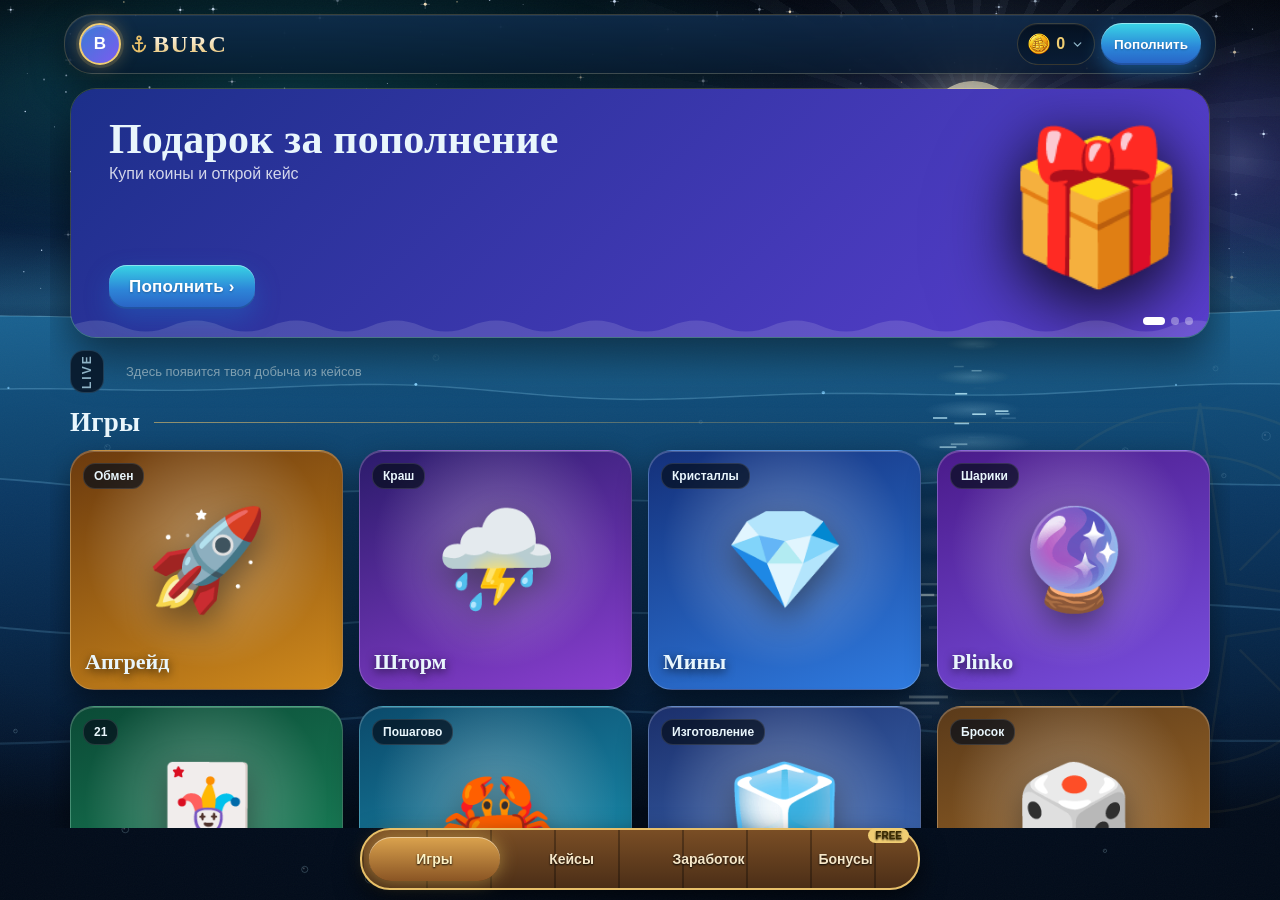
==== commit cfd98f2c: "Update index.html" ====
--- a/app/static/index.html
+++ b/app/static/index.html
@@ -5,33 +5,48 @@
 <meta name="viewport" content="width=device-width,initial-scale=1,maximum-scale=1,user-scalable=no,viewport-fit=cover">
 <meta http-equiv="Cache-Control" content="no-cache, no-store, must-revalidate">
 <meta name="theme-color" content="#050e1a">
-<title>Magic</title>
+<title>BURC</title>
+<script>
+window.addEventListener('error',function(e){
+  var t=(e.message||'error')+(e.lineno?' @'+e.lineno+':'+e.colno:'');
+  var d=document.getElementById('errbox');
+  if(!d){d=document.createElement('pre');d.id='errbox';d.style.cssText='position:fixed;left:8px;right:8px;top:70px;z-index:9999;padding:10px;font:12px/1.4 monospace;color:#fff;background:rgba(160,20,40,.94);border-radius:10px;white-space:pre-wrap;word-break:break-all';(document.body||document.documentElement).appendChild(d)}
+  d.textContent+=t+'\n';
+});
+document.addEventListener('DOMContentLoaded',function(){setTimeout(function(){var l=document.getElementById('load');if(l)l.classList.add('hide')},6000)});
+</script>
 <script src="https://telegram.org/js/telegram-web-app.js"></script>
 <style>
-:root{--bg:#050e1a;--card:#0f2740;--line:rgba(125,195,235,.18);--ac:#2fc7dc;--gold:#f5d061;--brass:#e8c06a;--cream:#f6e7c8;--tx:#e9f6fc;--mu:#8fb3c6;--ok:#34d399;--bad:#fb7185;--grad:linear-gradient(135deg,#34d0e0,#3a7bd5);--wood:linear-gradient(180deg,#a2713a,#5f3a1a)}
+:root{--bg:#050e1a;--line:rgba(125,195,235,.18);--ac:#2fc7dc;--gold:#f5d061;--brass:#e8c06a;--cream:#f6e7c8;--tx:#e9f6fc;--mu:#8fb3c6;--ok:#34d399;--bad:#fb7185;--grad:linear-gradient(135deg,#34d0e0,#3a7bd5);--wood:linear-gradient(180deg,#a2713a,#5f3a1a)}
 *{box-sizing:border-box;-webkit-tap-highlight-color:transparent;margin:0;padding:0}
 html,body{height:100%;overflow:hidden;background:var(--bg);color:var(--tx);font-family:-apple-system,BlinkMacSystemFont,"Segoe UI",Roboto,sans-serif;user-select:none;-webkit-user-select:none}
 button{font:inherit;color:inherit;border:0;background:none;cursor:pointer}
 input,select{font:inherit;-webkit-user-select:text;user-select:text}
 img{-webkit-user-drag:none}
 .cn{display:inline-block;vertical-align:middle;object-fit:contain}
-.em{display:inline-flex;align-items:center;justify-content:center;line-height:1;font-style:normal}
-#bg{position:fixed;inset:0;z-index:-1;overflow:hidden;background:radial-gradient(120% 55% at 50% -8%,#0f3a5e 0%,#07182c 52%,#040b16 100%)}
+.em{display:inline-flex;align-items:center;justify-content:center;line-height:1;font-style:normal;vertical-align:middle}
+.em svg{display:block;width:100%;height:100%}
+#bg{position:fixed;inset:0;z-index:-1;overflow:hidden;background:radial-gradient(120% 55% at 50% -8%,#124572 0%,#07182c 52%,#040b16 100%)}
+#bg::before{content:"";position:absolute;left:50%;top:-260px;width:620px;height:620px;margin-left:-310px;border-radius:50%;background:conic-gradient(from 0deg,transparent,rgba(120,200,255,.10),transparent 20%,rgba(255,220,140,.08),transparent 45%,rgba(120,200,255,.09),transparent 70%);animation:rl 40s linear infinite}
 #bg::after{content:"";position:absolute;left:0;right:0;bottom:0;height:220px;background:linear-gradient(0deg,rgba(120,76,34,.55),transparent)}
 .wv{position:absolute;left:0;right:0;height:22px;background:url("data:image/svg+xml,%3Csvg xmlns='http://www.w3.org/2000/svg' width='100' height='22'%3E%3Cpath d='M0 11Q25 0 50 11T100 11V22H0Z' fill='%23ffffff' fill-opacity='.07'/%3E%3C/svg%3E") repeat-x;animation:wv 8s linear infinite}
 .w1{top:70px}.w2{top:92px;animation-duration:12s;animation-direction:reverse}.w3{top:114px;animation-duration:10s}
 @keyframes wv{to{background-position-x:100px}}
+.bub{position:absolute;bottom:-20px;width:10px;height:10px;border-radius:50%;border:1.5px solid rgba(190,230,255,.35);animation:bub 14s linear infinite}
+@keyframes bub{to{transform:translateY(-110vh) translateX(26px);opacity:0}}
 #app{display:flex;flex-direction:column;height:100%;padding-top:calc(env(safe-area-inset-top) + var(--tg-content-safe-area-inset-top,0px))}
-.hd{position:relative;display:flex;align-items:center;gap:8px;padding:10px 12px}
-.logo{display:flex;align-items:center;gap:5px;margin-right:auto;font-family:Georgia,"Times New Roman",serif;font-size:23px;font-weight:800}
-.logo svg{width:24px;height:24px;stroke:var(--brass);fill:none;stroke-width:2;stroke-linecap:round;stroke-linejoin:round}
-.logo b{background:linear-gradient(180deg,#fff,#9be4f5);-webkit-background-clip:text;background-clip:text;color:transparent}
-.cur{display:flex;align-items:center;gap:7px;height:44px;padding:0 12px;font-weight:800;font-size:17px;color:var(--gold);background:rgba(8,24,42,.9);border:1px solid var(--line);border-radius:22px}
-.cur svg{width:14px;height:14px;stroke:var(--mu);fill:none;stroke-width:2.5;stroke-linecap:round;stroke-linejoin:round}
+.hd{position:relative;display:flex;align-items:center;justify-content:space-between;gap:8px;padding:10px 12px}
+.pfb{display:flex;align-items:center;gap:8px;min-width:0}
+.av{flex:none;width:42px;height:42px;border-radius:50%;font-size:17px;font-weight:900;color:#fff;background:linear-gradient(135deg,#3a7bd5,#7b5cf0);border:2px solid var(--brass);box-shadow:0 0 14px rgba(232,192,106,.45)}
+.lg{display:flex;align-items:center;gap:4px;font-family:Georgia,"Times New Roman",serif;font-size:21px;font-weight:900;letter-spacing:1.5px}
+.lg svg{width:20px;height:20px;stroke:var(--brass);fill:none;stroke-width:2.2;stroke-linecap:round;stroke-linejoin:round}
+.lg b{background:linear-gradient(180deg,#fff,#e8c06a);-webkit-background-clip:text;background-clip:text;color:transparent}
+.hr{display:flex;align-items:center;gap:6px}
+.cur{display:flex;align-items:center;gap:6px;height:42px;padding:0 10px;font-weight:800;font-size:16px;color:var(--gold);background:rgba(8,24,42,.9);border:1px solid var(--line);border-radius:21px}
+.cur svg{width:13px;height:13px;stroke:var(--mu);fill:none;stroke-width:2.5;stroke-linecap:round;stroke-linejoin:round}
 .bump{animation:pp .4s}
-.dep{height:44px;padding:0 16px;font-size:15px;font-weight:800;color:#fff;background:var(--grad);border-radius:22px;box-shadow:0 6px 18px rgba(58,123,213,.45)}
-.avt{width:44px;height:44px;border-radius:50%;font-weight:800;font-size:16px;color:#fff;background:linear-gradient(135deg,#3a7bd5,#7b5cf0);border:2px solid rgba(255,255,255,.25)}
-.dd{display:none;position:absolute;right:76px;top:60px;z-index:30;min-width:200px;padding:6px;background:#0c2038;border:1px solid var(--line);border-radius:16px;box-shadow:0 12px 30px rgba(0,0,0,.6)}
+.dep{height:42px;padding:0 13px;font-size:14px;font-weight:800;color:#fff;background:var(--grad);border-radius:21px;box-shadow:0 6px 18px rgba(58,123,213,.45)}
+.dd{display:none;position:absolute;right:12px;top:58px;z-index:30;min-width:200px;padding:6px;background:#0c2038;border:1px solid var(--line);border-radius:16px;box-shadow:0 12px 30px rgba(0,0,0,.6)}
 .dd.on{display:block}
 .dd button{display:flex;justify-content:space-between;align-items:center;gap:12px;width:100%;padding:11px 12px;border-radius:12px;font-weight:700;font-size:15px}
 .dd button.on{background:rgba(47,199,220,.16)}
@@ -43,10 +58,13 @@
 h2{margin:8px 0 12px;font-size:26px;font-weight:900}
 .mu{color:var(--mu);font-size:14px}
 .ctr{text-align:center}
-.btn{width:100%;padding:15px 18px;font-size:17px;font-weight:800;color:#fff;background:var(--grad);border-radius:18px;box-shadow:0 8px 22px rgba(58,123,213,.4);transition:transform .1s,opacity .2s}
+.btn{position:relative;overflow:hidden;width:100%;padding:15px 18px;font-size:17px;font-weight:800;color:#fff;background:var(--grad);border-radius:18px;box-shadow:0 8px 22px rgba(58,123,213,.4);transition:transform .1s,opacity .2s}
+.btn::after{content:"";position:absolute;top:0;left:-60%;width:40%;height:100%;background:linear-gradient(100deg,transparent,rgba(255,255,255,.35),transparent);transform:skewX(-20deg);animation:shn 4.5s ease-in-out infinite}
+@keyframes shn{0%,70%{left:-60%}100%{left:130%}}
 .btn:active{transform:scale(.97)}
 .btn:disabled{opacity:.5}
 .btn.sec{background:rgba(22,54,90,.9);border:1px solid var(--line);box-shadow:none}
+.btn.sec::after{display:none}
 .btn.wd{color:#fff3c4;background:var(--wood);border:1px solid var(--brass);text-shadow:0 1px 2px #000;box-shadow:inset 0 1px 0 rgba(255,255,255,.3),0 6px 16px rgba(0,0,0,.5)}
 .row{display:flex;gap:10px}
 .stack{display:flex;flex-direction:column;gap:10px}
@@ -73,22 +91,19 @@
 .hist{display:flex;gap:6px;overflow-x:auto;margin-bottom:8px;min-height:30px}
 .hist i{flex:none;padding:5px 10px;border-radius:11px;font-style:normal;font-size:13px;font-weight:900;background:rgba(9,28,48,.9);border:1px solid var(--line)}
 .hist i.w{color:var(--ok)}.hist i.l{color:var(--bad)}.hist i.p{color:#c4b5fd}
-/* сцены игр */
 .stage{position:relative;overflow:hidden;border-radius:24px;border:1px solid var(--line);margin-bottom:10px}
 .st-felt{padding:12px 12px 14px;border:6px solid #5a3a1a;background:radial-gradient(120% 90% at 50% 40%,#1b8a5a 0%,#0e5a3a 55%,#073823 100%);box-shadow:inset 0 0 40px rgba(0,0,0,.5),0 8px 20px rgba(0,0,0,.5)}
-.st-felt::before{content:"⚓";position:absolute;left:50%;top:50%;transform:translate(-50%,-50%);font-size:100px;opacity:.07}
 .st-table{padding:14px 10px;border:6px solid #2a1608;background:radial-gradient(110% 90% at 50% 30%,#8a5a2a,#4a2c12 70%,#2a1608)}
 .st-craft{padding:14px 10px 12px;text-align:center;background:radial-gradient(100% 70% at 50% 35%,#16325c 0%,#0a1a33 70%)}
 .st-cave{padding:12px;background:radial-gradient(100% 80% at 50% 0%,#1d3a82 0%,#0b1536 80%)}
 .st-slot{padding:14px 8px;border:4px solid var(--brass);background:radial-gradient(100% 90% at 50% 20%,#5a1840,#220a1c 80%);box-shadow:inset 0 0 30px rgba(0,0,0,.6),0 0 24px rgba(214,59,110,.3)}
-/* баннеры, лента, сетка игр */
 .bn{position:relative;height:178px;margin-bottom:12px;border-radius:26px;overflow:hidden;border:1px solid var(--line)}
 .bs{position:absolute;inset:0;padding:18px 20px;display:flex;flex-direction:column;justify-content:space-between;opacity:0;transition:opacity .5s;pointer-events:none}
 .bs.on{opacity:1;pointer-events:auto}
-.bs h3{font-size:30px;font-weight:900;line-height:1.05;max-width:62%}
-.bs p{font-size:14px;color:rgba(255,255,255,.8);margin-top:4px;max-width:58%}
+.bs h3{font-size:30px;font-weight:900;line-height:1.05;max-width:60%}
+.bs p{font-size:14px;color:rgba(255,255,255,.8);margin-top:4px;max-width:56%}
 .bs .btn{width:auto;align-self:flex-start;padding:12px 20px}
-.bs .art{position:absolute;right:12px;top:50%;margin-top:-62px;font-size:104px;line-height:1;filter:drop-shadow(0 10px 24px rgba(0,0,0,.5))}
+.bs .art{position:absolute;right:10px;top:50%;margin-top:-62px;filter:drop-shadow(0 10px 24px rgba(0,0,0,.5));animation:fl 3.6s ease-in-out infinite}
 .dots{position:absolute;right:16px;bottom:12px;display:flex;gap:6px}
 .dots i{width:8px;height:8px;border-radius:4px;background:rgba(255,255,255,.35);transition:width .3s}
 .dots i.on{width:22px;background:#fff}
@@ -99,30 +114,29 @@
 .lv b{display:block;font-size:13px}.lv span{font-size:15px;font-weight:900;color:var(--ok)}
 .lve{padding:14px;color:var(--mu);font-size:13px}
 .gg{display:grid;grid-template-columns:repeat(2,1fr);gap:12px}
-.gc{position:relative;height:210px;overflow:hidden;border-radius:24px;text-align:left;background:linear-gradient(160deg,var(--a),var(--b));border:1px solid rgba(255,255,255,.14);box-shadow:0 10px 24px rgba(0,0,0,.45);transition:transform .15s}
+.gc{position:relative;height:210px;overflow:hidden;border-radius:24px;text-align:left;background:linear-gradient(160deg,var(--a),var(--b));border:1px solid rgba(255,255,255,.16);box-shadow:0 10px 24px rgba(0,0,0,.45);transition:transform .15s}
 .gc:active{transform:scale(.97)}
-.gc::before{content:"";position:absolute;inset:0;background:radial-gradient(circle at 50% 40%,rgba(255,255,255,.28),transparent 60%)}
-.gc .gi{position:absolute;left:0;right:0;top:40px;text-align:center;font-size:92px;line-height:1;filter:drop-shadow(0 10px 18px rgba(0,0,0,.5))}
+.gc::before{content:"";position:absolute;inset:0;background:radial-gradient(circle at 50% 40%,rgba(255,255,255,.32),transparent 62%)}
+.gc::after{content:"";position:absolute;top:0;left:-70%;width:40%;height:100%;background:linear-gradient(100deg,transparent,rgba(255,255,255,.22),transparent);transform:skewX(-18deg);animation:shn 6s ease-in-out infinite}
+.gc .cv{position:absolute;left:50%;top:22px;width:136px;height:136px;margin-left:-68px;filter:drop-shadow(0 10px 16px rgba(0,0,0,.5));animation:fl 4s ease-in-out infinite}
 .gc b{position:absolute;left:14px;bottom:14px;font-size:21px;font-weight:900;text-shadow:0 3px 10px rgba(0,0,0,.7)}
-.gc i{position:absolute;left:12px;top:12px;padding:5px 10px;font-style:normal;font-size:12px;font-weight:800;background:rgba(5,14,26,.7);border-radius:12px}
+.gc i{position:absolute;left:12px;top:12px;z-index:2;padding:5px 10px;font-style:normal;font-size:12px;font-weight:800;background:rgba(5,14,26,.7);border-radius:12px}
 .gtb{display:flex;align-items:center;gap:8px;margin-bottom:6px}
 .gtb h2{flex:1;margin:0}
-.ib{width:40px;height:40px;border-radius:14px;font-size:18px;font-weight:800;background:rgba(8,24,42,.9);border:1px solid var(--line)}
+.ib{width:40px;height:40px;border-radius:14px;font-size:20px;font-weight:800;background:rgba(8,24,42,.9);border:1px solid var(--line)}
 .panel{display:none}.panel.on{display:block}
 .bet{display:flex;gap:6px;margin-bottom:12px}
 .bet button{min-width:44px;padding:12px 0;font-weight:800;background:rgba(9,28,48,.9);border:1px solid var(--line);border-radius:14px}
 .bet input{flex:1;min-width:0;text-align:center;font-size:20px;font-weight:900;color:#fff;background:rgba(6,18,31,.95);border:1px solid var(--line);border-radius:14px;outline:0}
 input[type=number]::-webkit-outer-spin-button,input[type=number]::-webkit-inner-spin-button{-webkit-appearance:none;margin:0}
 .bet.q button{flex:1}
-/* шторм */
 .crs{margin-bottom:8px}
 .crs canvas{display:block;width:100%}
 .crm{position:absolute;left:0;right:0;top:30%;text-align:center;font-size:60px;font-weight:900;text-shadow:0 4px 18px rgba(0,0,0,.9)}
 .crm.dead{color:var(--bad)}
 .crt{position:absolute;left:0;right:0;top:12px;text-align:center;font-size:13px;font-weight:800;color:#cfe8f5;text-shadow:0 2px 8px #000}
-/* мины */
 .mg{display:grid;grid-template-columns:repeat(5,1fr);gap:8px}
-.mc{aspect-ratio:1;border-radius:16px;font-size:30px;background:linear-gradient(180deg,#3a58a0,#233a70);box-shadow:0 5px 0 #162552,inset 0 0 12px rgba(155,200,255,.25)}
+.mc{display:flex;align-items:center;justify-content:center;aspect-ratio:1;border-radius:16px;background:linear-gradient(180deg,#3a58a0,#233a70);box-shadow:0 5px 0 #162552,inset 0 0 12px rgba(155,200,255,.25)}
 .mc:active{transform:translateY(3px);box-shadow:0 2px 0 #162552}
 .mc.s{background:radial-gradient(circle,#1b6a8a,#0d3a52);box-shadow:0 0 16px rgba(79,195,221,.6);animation:pop .3s}
 .mc.m{background:radial-gradient(circle,#8a1f3a,#3a0a18);box-shadow:none;animation:pop .3s}
@@ -132,11 +146,9 @@
 .lad{flex:0 0 76px;padding:8px 6px;text-align:center;border-radius:14px;background:rgba(9,28,48,.9);border:1px solid var(--line)}
 .lad.on{border-color:var(--ac);background:rgba(47,199,220,.18)}
 .lad b{display:block;font-size:16px}.lad small{color:var(--mu);font-size:11px}
-/* plinko */
 .plw canvas{display:block;width:100%;border-radius:20px;margin-bottom:8px}
 .stp{display:flex;align-items:center;justify-content:space-between;margin-bottom:10px;padding:6px 8px 6px 14px;background:rgba(9,28,48,.9);border:1px solid var(--line);border-radius:16px;font-weight:800}
 .stp button{width:40px;height:40px;border-radius:12px;font-size:22px;background:rgba(22,54,90,.9)}
-/* блэкджек */
 .bjr{display:flex;align-items:center;justify-content:space-between;min-height:104px}
 .bjt{display:flex;padding-left:14px;min-height:86px}
 .bjl{font-size:13px;font-weight:800;color:#d9f5e6;text-align:right}
@@ -152,34 +164,32 @@
 .cd .fr u{position:absolute;left:5px;top:3px;font-size:17px;font-weight:900;text-decoration:none;line-height:1}
 .cd .fr u small{display:block;font-size:13px}
 .cd .fr s{position:absolute;inset:0;display:flex;align-items:center;justify-content:center;font-size:34px;text-decoration:none}
-.cd .cb{transform:rotateY(180deg);display:flex;align-items:center;justify-content:center;font-size:26px;color:#9be4f5;border:3px solid #f7f3ea;background:repeating-linear-gradient(45deg,#1d4f86 0 6px,#143a66 6px 12px)}
+.cd .cb{transform:rotateY(180deg);display:flex;align-items:center;justify-content:center;border:3px solid #f7f3ea;background:repeating-linear-gradient(45deg,#1d4f86 0 6px,#143a66 6px 12px)}
 .chip{width:48px;height:48px;border-radius:50%;display:flex;align-items:center;justify-content:center;font-size:13px;font-weight:900;color:#fff;border:3px dashed rgba(255,255,255,.75);background:radial-gradient(circle,#c43b4f 0 58%,#fff 60% 66%,#c43b4f 68%);box-shadow:0 4px 8px rgba(0,0,0,.5);animation:pop .3s}
-/* переправа */
 .cxs{height:190px;background:linear-gradient(180deg,#143c66 0%,#0e6f93 40%,#0b4e74 100%)}
 .cxs::before{content:"";position:absolute;inset:0;background:repeating-linear-gradient(180deg,transparent 0 22px,rgba(255,255,255,.06) 22px 24px);animation:rv 3s linear infinite}
 @keyframes rv{to{background-position:0 24px}}
 .cxt{position:absolute;left:0;top:0;bottom:0;width:3200px;transition:transform .65s cubic-bezier(.4,.1,.2,1)}
-.pf{position:absolute;top:100px;width:74px;height:74px;margin-left:-37px;display:flex;align-items:center;justify-content:center;font-size:48px;animation:bob2 2.4s ease-in-out infinite}
+.pf{position:absolute;top:92px;width:74px;height:74px;margin-left:-37px;display:flex;align-items:center;justify-content:center;animation:bob2 2.4s ease-in-out infinite}
 @keyframes bob2{50%{transform:translateY(5px)}}
-.pf small{position:absolute;top:-24px;left:50%;transform:translateX(-50%);padding:2px 7px;font-size:12px;font-weight:900;background:rgba(5,14,26,.7);border-radius:9px;white-space:nowrap}
+.pf small{position:absolute;top:-22px;left:50%;transform:translateX(-50%);padding:2px 7px;font-size:12px;font-weight:900;background:rgba(5,14,26,.7);border-radius:9px;white-space:nowrap}
 .pf.nx small{background:var(--ac);color:#04141f}
 .pf.fl{animation:none;transform:translateY(30px) rotate(25deg);opacity:.25;transition:all .5s}
-.cxc{position:absolute;left:61px;top:64px;font-size:58px;z-index:3;transition:transform .8s,opacity .8s}
+.cxc{position:absolute;left:51px;top:46px;z-index:3;transition:transform .8s,opacity .8s}
 .cxc.hop{animation:hop .65s cubic-bezier(.3,.1,.2,1)}
 @keyframes hop{0%{transform:translateY(0)}40%{transform:translateY(-62px) rotate(-12deg)}100%{transform:translateY(0)}}
 .cxc.sink{transform:translateY(60px) rotate(40deg);opacity:0}
-.shk{position:absolute;top:84px;font-size:56px;z-index:2;animation:shj .9s ease-out both}
+.shk{position:absolute;top:70px;z-index:2;animation:shj .9s ease-out both}
 @keyframes shj{0%{transform:translateY(60px) scale(.6);opacity:0}40%{transform:translateY(-44px) rotate(-20deg);opacity:1}100%{transform:translateY(12px) rotate(30deg);opacity:0}}
 .cxh{position:absolute;right:14px;top:8px;z-index:4;text-align:right;font-size:34px;font-weight:900;text-shadow:0 3px 10px #000}
 .cxh small{display:block;font-size:12px;color:#bfe6f5;font-weight:700}
 .cxst{position:absolute;left:0;right:0;bottom:8px;z-index:4;text-align:center;font-size:13px;font-weight:800;color:#bfe6f5;text-shadow:0 2px 6px #000}
-/* ракушки, слоты, колесо, дублон */
 .shs{display:flex;justify-content:center;gap:14px;margin:16px 0}
-.shc{width:92px;height:92px;font-size:60px;border-radius:24px;background:rgba(18,50,84,.9);border:1px solid var(--line)}
+.shc{display:flex;align-items:center;justify-content:center;width:96px;height:96px;border-radius:24px;background:rgba(18,50,84,.9);border:1px solid var(--line)}
 .shc.shk2{animation:shk2 .25s linear 4}
 @keyframes shk2{50%{transform:translateY(-10px) rotate(8deg)}}
 .slots{display:flex;justify-content:center;gap:10px}
-.rS{display:flex;align-items:center;justify-content:center;width:min(27vw,106px);height:min(27vw,106px);font-size:min(14vw,58px);background:linear-gradient(180deg,#fff7e0,#e9d9b0);border:3px solid var(--brass);border-radius:20px;box-shadow:inset 0 0 14px rgba(0,0,0,.35)}
+.rS{display:flex;align-items:center;justify-content:center;width:min(27vw,106px);height:min(27vw,106px);background:linear-gradient(180deg,#fff7e0,#e9d9b0);border:3px solid var(--brass);border-radius:20px;box-shadow:inset 0 0 14px rgba(0,0,0,.35)}
 .rS.sp{filter:blur(1.5px)}.rS.pop{animation:pp .35s}
 @keyframes pp{50%{transform:scale(1.1)}}
 .wheel{position:relative;width:min(78vw,310px);margin:10px auto 14px}
@@ -187,9 +197,8 @@
 .wheel::after{content:"";position:absolute;left:50%;top:-8px;margin-left:-13px;border:13px solid transparent;border-top:24px solid #fff;filter:drop-shadow(0 2px 6px #000)}
 .cwrap{perspective:700px;margin:12px 0}
 .coin3{position:relative;width:120px;height:120px;margin:0 auto;transform-style:preserve-3d;transition:transform 1.3s cubic-bezier(.2,.7,.2,1)}
-.coin3 div{position:absolute;inset:0;display:flex;align-items:center;justify-content:center;border-radius:50%;font-size:56px;border:5px solid #f5d061;background:radial-gradient(circle at 35% 30%,#ffe9a0,#d9a441 60%,#8a6320);box-shadow:0 10px 24px rgba(0,0,0,.55);backface-visibility:hidden;-webkit-backface-visibility:hidden}
+.coin3>div{position:absolute;inset:0;display:flex;align-items:center;justify-content:center;border-radius:50%;border:5px solid #f5d061;background:radial-gradient(circle at 35% 30%,#ffe9a0,#d9a441 60%,#8a6320);box-shadow:0 10px 24px rgba(0,0,0,.55);backface-visibility:hidden;-webkit-backface-visibility:hidden}
 .coin3 .bk2{transform:rotateY(180deg)}
-/* кости 3D */
 .dtab{display:flex;justify-content:center;gap:38px;height:160px;align-items:center;perspective:800px}
 .dw{width:78px;height:78px;transform-style:preserve-3d}
 .dw.toss{animation:toss 1.7s cubic-bezier(.3,.1,.2,1)}
@@ -205,7 +214,6 @@
 .df:nth-child(5){transform:rotateY(-90deg) translateZ(39px)}
 .df:nth-child(6){transform:rotateY(180deg) translateZ(39px)}
 .dsum{text-align:center;font-size:30px;font-weight:900;text-shadow:0 3px 10px #000}
-/* крафт */
 .ctt{font-size:19px;font-weight:900;margin-bottom:2px}
 .cubew{position:relative;perspective:800px;height:210px;display:flex;align-items:center;justify-content:center}
 .cube{position:relative;width:110px;height:110px;transform-style:preserve-3d;transform:rotateX(-24deg) rotateY(35deg);animation:cidle 9s linear infinite}
@@ -214,7 +222,7 @@
 @keyframes craft{0%{transform:rotateX(-24deg) rotateY(35deg) scale(1)}60%{transform:rotateX(540deg) rotateY(900deg) scale(1.18)}100%{transform:rotateX(720deg) rotateY(1115deg) scale(1.05)}}
 .cube.boom{animation:cboom .7s ease-in forwards}
 @keyframes cboom{to{transform:rotateX(300deg) rotateY(500deg) scale(.1);opacity:0}}
-.cf3{position:absolute;inset:0;display:flex;align-items:center;justify-content:center;font-size:56px;border-radius:14px;border:2px solid rgba(155,228,245,.5);background:linear-gradient(145deg,rgba(40,70,130,.92),rgba(12,28,60,.95));box-shadow:inset 0 0 22px rgba(79,195,221,.35)}
+.cf3{position:absolute;inset:0;display:flex;align-items:center;justify-content:center;font-size:44px;font-weight:900;color:#9be4f5;border-radius:14px;border:2px solid rgba(155,228,245,.5);background:linear-gradient(145deg,rgba(40,70,130,.92),rgba(12,28,60,.95));box-shadow:inset 0 0 22px rgba(79,195,221,.35)}
 .cf3:nth-child(1){transform:translateZ(55px)}
 .cf3:nth-child(2){transform:rotateY(90deg) translateZ(55px)}
 .cf3:nth-child(3){transform:rotateY(180deg) translateZ(55px)}
@@ -230,7 +238,6 @@
 .ctn{font-size:16px;font-weight:800}
 .ctp{display:inline-block;margin:6px 0;padding:7px 16px;font-size:14px;font-weight:800;background:rgba(5,14,26,.7);border:1px solid var(--line);border-radius:14px}
 .ctw{font-size:12px;color:var(--mu)}
-/* морской бой */
 .bsg{display:grid;grid-template-columns:repeat(6,1fr);gap:4px;max-width:300px;margin:6px auto 12px;padding:8px;background:rgba(6,18,31,.9);border:1px solid var(--line);border-radius:14px}
 .bsg.sm{max-width:200px}.bsg.sm .bc{pointer-events:none}
 .bc{position:relative;aspect-ratio:1;border-radius:6px;background:rgba(79,195,221,.14);border:1px solid rgba(79,195,221,.4)}
@@ -239,7 +246,6 @@
 .bc.ht,.bc.sk{background:#7f1d1d;border-color:#fb7185}.bc.sk{background:#450a0a}
 .bc.ht::after,.bc.sk::after{content:"\2715";position:absolute;inset:0;display:flex;align-items:center;justify-content:center;font-size:18px;font-weight:800;color:#fecaca}
 .lbl{text-align:center;color:#9be4f5;font-size:13px;font-weight:700}
-/* предметы */
 .rowx{display:flex;gap:8px;overflow-x:auto;padding:2px 0 8px;-webkit-overflow-scrolling:touch}
 .pk,.tgt{flex:0 0 70px;padding:6px 2px;text-align:center;font-size:12px;font-weight:700;background:rgba(6,18,31,.95);border:1px solid var(--line);border-bottom:3px solid var(--rc);border-radius:12px}
 .pk.on,.tgt.on{border-color:var(--brass);box-shadow:0 0 14px rgba(232,192,106,.5);background:rgba(60,40,10,.55)}
@@ -267,6 +273,21 @@
 .case .n{position:relative;font-size:18px;font-weight:900}
 .mini{position:relative;display:flex;flex-wrap:wrap;justify-content:center;gap:2px;margin:6px 0 10px}
 .price{position:relative;padding:10px;font-size:15px;font-weight:800;color:#fff3c4;background:var(--wood);border:1px solid var(--brass);border-radius:14px}
+#cs{position:fixed;inset:0;z-index:45;display:none;overflow-y:auto;padding:calc(10px + env(safe-area-inset-top)) 14px 24px;background:radial-gradient(100% 50% at 50% 0%,#17407a 0%,#06101f 70%)}
+#cs.on{display:block;animation:in .25s}
+.cst{display:flex;align-items:center;gap:10px}
+.cst h2{margin:0;flex:1;font-size:24px}
+.csh{position:relative;text-align:center;padding:14px 0 6px}
+.csh::before{content:"";position:absolute;left:50%;top:-30px;width:320px;height:320px;margin-left:-160px;border-radius:50%;background:conic-gradient(from 0deg,transparent,rgba(245,208,97,.35),transparent 25%,rgba(79,195,221,.3),transparent 55%,rgba(245,208,97,.3),transparent);filter:blur(14px);animation:rl 14s linear infinite}
+.csart{position:relative;display:flex;justify-content:center;animation:fl 3.6s ease-in-out infinite;filter:drop-shadow(0 14px 24px rgba(0,0,0,.6))}
+.csp{position:relative;margin:8px 0 12px;font-size:18px;font-weight:800;color:var(--gold)}
+.csh .row{position:relative}
+.csg{display:grid;grid-template-columns:repeat(3,1fr);gap:10px}
+.csi{position:relative;padding:14px 4px 8px;text-align:center;border-radius:16px;background:radial-gradient(circle at 50% 30%,var(--rg),transparent 70%),linear-gradient(180deg,rgba(18,50,84,.9),rgba(8,24,44,.95));border:1px solid var(--line);border-bottom:3px solid var(--rc)}
+.csi .em{display:flex;margin:0 auto}
+.csi b{display:block;font-size:12px;margin-top:4px}
+.csi small{display:block;color:var(--mu);font-size:11px}
+.csi i{position:absolute;top:6px;right:6px;padding:2px 6px;font-style:normal;font-size:10px;font-weight:900;background:rgba(5,14,26,.75);border-radius:8px}
 .fimg{display:flex;justify-content:center;margin-bottom:6px}
 .fimg .em{filter:drop-shadow(0 8px 16px #34d399);animation:fl 3.6s ease-in-out infinite}
 .big{display:flex;justify-content:center;align-items:center;gap:10px;font-size:46px;font-weight:900;color:#9be4f5}
@@ -281,7 +302,6 @@
 .nv button{position:relative;flex:1;padding:14px 0;font-size:14px;font-weight:800;color:var(--cream);border-radius:22px;text-shadow:0 1px 2px #000}
 .nv button.on{color:#fff3c4;background:linear-gradient(180deg,#c28a3f,#7a4a1c);box-shadow:inset 0 1px 0 rgba(255,255,255,.4),0 0 14px rgba(245,208,97,.5)}
 .nv b{display:none;position:absolute;top:-9px;right:2px;padding:2px 7px;font-size:10px;font-weight:900;color:#3a2a00;background:var(--gold);border-radius:9px}
-/* окна */
 #ov{position:fixed;inset:0;z-index:50;display:none;flex-direction:column;align-items:center;justify-content:center;gap:16px;padding:16px;background:rgba(3,10,18,.97)}
 #ov.on{display:flex}
 #ot{font-size:22px;font-weight:900;color:#9be4f5}
@@ -296,7 +316,6 @@
 #win .em.g,.cres .em.g{display:flex;margin:6px auto 8px;filter:drop-shadow(0 10px 24px var(--c,#4fc3dd))}
 #win h3{margin-bottom:16px;font-size:24px}
 .rb{font-size:13px;font-weight:800}
-/* апгрейдер */
 #up{position:fixed;inset:0;z-index:60;display:none;overflow-y:auto;padding:16px;background:radial-gradient(100% 60% at 50% 15%,#18305a 0%,#07101f 70%)}
 #up.on{display:block}
 .upb{max-width:380px;margin:0 auto}
@@ -326,11 +345,24 @@
 .shh{display:flex;align-items:center;gap:12px;margin-bottom:12px}
 .shh h2{margin:0;font-size:22px;flex:1}
 .bk{width:42px;height:42px;border-radius:50%;background:rgba(255,255,255,.1);font-size:20px}
-#reg{position:fixed;inset:0;z-index:70;display:none;align-items:center;justify-content:center;padding:18px;background:rgba(3,10,18,.92)}
-#reg.on{display:flex}
-.regb{width:100%;max-width:360px;padding:22px 18px;text-align:center;background:linear-gradient(180deg,#123250,#081a2c);border:1px solid var(--brass);border-radius:24px}
-.regb h3{margin:8px 0;font-size:24px}.regb p{color:var(--mu);font-size:14px}
-.chk{display:flex;gap:10px;align-items:flex-start;margin:16px 0;text-align:left;font-size:14px;color:var(--mu)}
+#reg{position:fixed;inset:0;z-index:70;display:none;overflow-y:auto;background:radial-gradient(120% 70% at 50% 0%,#14407a 0%,#07142a 60%,#040b16 100%)}
+#reg.on{display:block}
+.rgs{max-width:420px;margin:0 auto;padding:0 18px 28px;text-align:center}
+.rgh{height:190px;margin:0 -18px 8px}
+.rgh svg{width:100%;height:100%;display:block}
+.hb{animation:bobv 4s ease-in-out infinite}
+.hw{animation:hwv 6s linear infinite}
+.hw2{animation:hwv 9s linear infinite reverse}
+@keyframes bobv{50%{transform:translateY(5px)}}
+@keyframes hwv{to{transform:translateX(100px)}}
+.rgs h3{font-size:28px;font-weight:900;margin:6px 0}
+.rgn{display:inline-block;padding:6px 16px;margin-bottom:12px;border-radius:16px;font-weight:800;color:var(--gold);background:rgba(245,208,97,.12);border:1px solid #8a7330}
+.rgb{display:grid;gap:8px;margin:6px 0 14px;text-align:left}
+.rgb>div{display:flex;align-items:center;gap:12px;padding:10px 12px;border-radius:16px;background:rgba(18,50,84,.7);border:1px solid var(--line);font-size:13px;color:var(--mu)}
+.rgb b{display:block;font-size:15px;color:var(--tx)}
+.rgs details{margin:8px 0;text-align:left;font-size:13px;color:var(--mu)}
+.rgs summary{cursor:pointer;font-weight:700;color:#9be4f5}
+.chk{display:flex;gap:10px;align-items:flex-start;margin:14px 0;text-align:left;font-size:14px;color:var(--mu)}
 .chk input{flex:none;width:20px;height:20px;accent-color:#e8c06a}
 .cf{position:fixed;left:50%;top:45%;z-index:200;width:8px;height:12px;border-radius:2px;pointer-events:none;animation:cf 1.1s cubic-bezier(.1,.8,.3,1) forwards}
 @keyframes cf{to{transform:translate(var(--x),var(--y)) rotate(var(--r));opacity:0}}
@@ -344,27 +376,219 @@
 #ball.go .ls{animation-duration:.8s}
 #ball svg{display:block;width:100%;height:100%}
 @keyframes rl{to{transform:rotate(360deg)}}
-@media(prefers-reduced-motion:reduce){.ls,.wv,.uglow,.cube,.case .em.m,.fimg .em{animation:none}}
+@media(prefers-reduced-motion:reduce){.ls,.wv,.bub,.uglow,.cube,.btn::after,.gc::after,.case .em.m,.fimg .em{animation:none}}
+/* ================= PREMIUM LAYER: морской дизайн-язык ================= */
+:root{
+  --serif:"Iowan Old Style","Palatino Linotype",Palatino,"Book Antiqua",Georgia,serif;
+  --emoji:"Apple Color Emoji","Segoe UI Emoji","Noto Color Emoji",sans-serif;
+  --navy:#040a14;--abyss:#07182c;--ocean:#0e3a66;--teal:#1fc6d6;
+  --gold:#f0cd72;--gold2:#c9993a;--edge:rgba(232,192,106,.22);
+  --line:rgba(125,195,235,.2);
+}
+h2,.bs h3,.rgs h3,#win h3,.cst h2,.shh h2,.ctt{font-family:var(--serif);letter-spacing:.2px}
+.cur,.big,.upc,.dsum,.crm,.cxh,.lad b,.price,.csp{font-variant-numeric:tabular-nums}
+.em.e{font-family:var(--emoji);filter:drop-shadow(0 4px 8px rgba(0,0,0,.38))}
+.em.e.g{filter:drop-shadow(0 10px 24px var(--c,#4fc3dd))}
+
+/* текстура и водяной знак компаса */
+#app::before{content:"";position:fixed;inset:0;z-index:-1;pointer-events:none;opacity:.06;background-image:url("data:image/svg+xml,%3Csvg xmlns='http://www.w3.org/2000/svg' width='160' height='160'%3E%3Cfilter id='n'%3E%3CfeTurbulence type='fractalNoise' baseFrequency='.9' numOctaves='2' stitchTiles='stitch'/%3E%3C/filter%3E%3Crect width='160' height='160' filter='url(%23n)' opacity='.5'/%3E%3C/svg%3E")}
+#app::after{content:"";position:fixed;right:-140px;bottom:70px;width:440px;height:440px;z-index:-1;pointer-events:none;opacity:.06;background:url("data:image/svg+xml,%3Csvg xmlns='http://www.w3.org/2000/svg' viewBox='0 0 200 200' fill='none' stroke='%23e8c06a' stroke-width='1.2'%3E%3Ccircle cx='100' cy='100' r='92'/%3E%3Ccircle cx='100' cy='100' r='70'/%3E%3Cpath d='M100 6l12 82 82 12-82 12-12 82-12-82L6 100l82-12z'/%3E%3Cpath d='M32 32l50 50M168 32l-50 50M32 168l50-50M168 168l-50-50'/%3E%3C/svg%3E") no-repeat center/contain;animation:rl 120s linear infinite}
+
+/* шапка: стеклянная панель */
+.hd{margin:8px 8px 4px;padding:6px 8px;background:linear-gradient(180deg,rgba(16,44,76,.82),rgba(8,24,44,.78));border:1px solid var(--edge);border-radius:28px;-webkit-backdrop-filter:blur(16px) saturate(1.3);backdrop-filter:blur(16px) saturate(1.3);box-shadow:0 14px 34px rgba(0,0,0,.42),inset 0 1px 0 rgba(255,255,255,.08)}
+.av{border-color:var(--gold);box-shadow:0 0 0 3px rgba(232,192,106,.14),0 0 18px rgba(232,192,106,.38),inset 0 2px 0 rgba(255,255,255,.25)}
+.lg{font-size:20px;letter-spacing:1.6px}
+.cur{height:42px;padding:0 10px;color:var(--gold);background:linear-gradient(180deg,rgba(5,16,30,.92),rgba(10,30,54,.92));border:1px solid var(--edge);box-shadow:inset 0 1px 0 rgba(255,255,255,.06)}
+.dep{padding:0 13px;font-size:13.5px;background:linear-gradient(180deg,#3ad6e6 0%,#2b86d8 58%,#2863c6 100%);box-shadow:0 8px 20px rgba(40,140,220,.45),inset 0 1px 0 rgba(255,255,255,.45),inset 0 -2px 0 rgba(0,0,0,.18);text-shadow:0 1px 2px rgba(0,0,0,.25)}
+.dd{top:60px;right:6px;background:linear-gradient(180deg,#10304f,#091d34);border-color:var(--edge)}
+
+/* заголовки разделов с орнаментом */
+.tab>h2,#gmenu>h2{display:flex;align-items:center;gap:14px;font-size:27px}
+.tab>h2::after,#gmenu>h2::after{content:"";flex:1;height:1px;background:linear-gradient(90deg,rgba(232,192,106,.6),rgba(232,192,106,0))}
+
+/* кнопки */
+.btn{background:linear-gradient(180deg,#38d4e4 0%,#2d86d8 55%,#2a62c4 100%);box-shadow:0 10px 24px rgba(30,110,200,.42),inset 0 1px 0 rgba(255,255,255,.4),inset 0 -2px 0 rgba(0,0,0,.18);letter-spacing:.2px;text-shadow:0 1px 2px rgba(0,0,0,.25)}
+.btn.sec{background:linear-gradient(180deg,rgba(26,62,100,.95),rgba(14,40,70,.95));border:1px solid var(--line);box-shadow:inset 0 1px 0 rgba(255,255,255,.07)}
+.btn.wd{background:linear-gradient(180deg,#b98544,#6a4120);border-color:var(--gold2);box-shadow:inset 0 1px 0 rgba(255,255,255,.35),0 8px 18px rgba(0,0,0,.5)}
+.dep,.tg,.qb,.chips button,.seg button,.ib,.bk{position:relative;overflow:hidden}
+.rp{position:absolute;border-radius:50%;background:rgba(255,255,255,.38);transform:scale(0);animation:rp .62s ease-out;pointer-events:none}
+@keyframes rp{to{transform:scale(1);opacity:0}}
+.rp{transform:scale(.1)}
+.ib,.bk{transition:background .2s,transform .1s}
+.ib:active,.bk:active{transform:scale(.92)}
+
+/* карточки и панели */
+.box,.stage,.note,.in{border-color:var(--edge)}
+.box{box-shadow:0 14px 34px rgba(0,0,0,.34),inset 0 1px 0 rgba(255,255,255,.06)}
+.bn{border-color:var(--edge);box-shadow:0 18px 44px rgba(0,0,0,.5),inset 0 0 0 1px rgba(255,255,255,.05)}
+.bn::after{content:"";position:absolute;left:0;right:0;bottom:0;height:22px;background:url("data:image/svg+xml,%3Csvg xmlns='http://www.w3.org/2000/svg' width='100' height='22'%3E%3Cpath d='M0 11Q25 0 50 11T100 11V22H0Z' fill='%23ffffff' fill-opacity='.13'/%3E%3C/svg%3E") repeat-x;animation:wv 8s linear infinite;pointer-events:none}
+.bs .art .em{filter:drop-shadow(0 12px 22px rgba(0,0,0,.5))}
+.gc{border-color:rgba(255,255,255,.2);box-shadow:0 14px 30px rgba(0,0,0,.46),inset 0 1px 0 rgba(255,255,255,.22)}
+.gc .cv{display:flex;align-items:center;justify-content:center;width:150px;height:130px;margin-left:-75px;top:30px;font-size:84px;line-height:1;font-family:var(--emoji);filter:drop-shadow(0 12px 16px rgba(0,0,0,.45))}
+.gc b{font-family:var(--serif);font-size:22px}
+.gc i{-webkit-backdrop-filter:blur(8px);backdrop-filter:blur(8px);border:1px solid rgba(255,255,255,.12)}
+.case{border-color:var(--edge);box-shadow:0 14px 30px rgba(0,0,0,.4),inset 0 1px 0 rgba(255,255,255,.08)}
+.case .n{font-family:var(--serif);font-size:19px}
+.price{background:linear-gradient(180deg,#b98544,#6a4120);border-color:var(--gold2);box-shadow:inset 0 1px 0 rgba(255,255,255,.3)}
+.csi{box-shadow:0 8px 18px rgba(0,0,0,.28)}
+.csi .em.e{filter:drop-shadow(0 6px 10px rgba(0,0,0,.4))}
+.lv{box-shadow:0 6px 14px rgba(0,0,0,.25)}
+.rS{font-family:var(--emoji)}
+.shc,.mc{font-family:var(--emoji)}
+
+/* нижняя панель: плавающий индикатор */
+.nv{position:relative}
+.nvi{position:absolute;top:7px;bottom:7px;left:0;width:0;border-radius:23px;background:linear-gradient(180deg,#dba34e,#8a5524);box-shadow:inset 0 1px 0 rgba(255,255,255,.45),0 0 18px rgba(245,208,97,.45);transition:transform .42s cubic-bezier(.3,1.25,.5,1),width .42s;pointer-events:none}
+.nv button{z-index:1;transition:color .25s}
+.nv button.on{background:none;box-shadow:none}
+
+/* поля и фокус */
+.in:focus,.bet input:focus{border-color:var(--teal);box-shadow:0 0 0 3px rgba(31,198,214,.18)}
+button:focus-visible,input:focus-visible,select:focus-visible,summary:focus-visible{outline:2px solid var(--teal);outline-offset:2px}
+#toast{background:linear-gradient(180deg,#143a62,#0c2644);border-color:var(--gold2);box-shadow:0 16px 36px rgba(0,0,0,.55);transform:translate(-50%,10px);transition:opacity .25s,transform .25s}
+#toast.on{transform:translate(-50%,0)}
+main,#cs,#reg,.shb,#up{scrollbar-width:thin;scrollbar-color:rgba(232,192,106,.35) transparent}
+main::-webkit-scrollbar,#cs::-webkit-scrollbar,.shb::-webkit-scrollbar{width:8px}
+main::-webkit-scrollbar-thumb,#cs::-webkit-scrollbar-thumb,.shb::-webkit-scrollbar-thumb{background:rgba(232,192,106,.3);border-radius:8px}
+
+/* наведение (только устройства с мышью) */
+@media(hover:hover){
+  .gc,.case,.csi,.btn,.dep,.cur,.pk,.tgt,.inv{transition:transform .22s cubic-bezier(.3,1.2,.5,1),box-shadow .22s,filter .22s}
+  .gc:hover{transform:translateY(-6px) scale(1.012);box-shadow:0 22px 40px rgba(0,0,0,.55),inset 0 1px 0 rgba(255,255,255,.3)}
+  .gc:hover .cv{animation-duration:1.6s}
+  .case:hover{transform:translateY(-5px);box-shadow:0 22px 40px rgba(0,0,0,.5),0 0 0 1px var(--c)}
+  .csi:hover{transform:translateY(-3px)}
+  .btn:hover{filter:brightness(1.08)}
+  .dep:hover,.cur:hover{filter:brightness(1.12)}
+  .nv button:not(.on):hover{color:#fff}
+}
+
+/* узкие телефоны */
+@media(max-width:400px){
+  .lg{font-size:18.5px;letter-spacing:1px}
+  .dep{padding:0 11px;font-size:13px}
+  .cur{padding:0 9px;font-size:15px}
+}
+@media(max-width:350px){.lg svg{display:none}}
+
+/* планшеты */
+@media(min-width:700px){
+  #app{max-width:1060px;margin:0 auto}
+  .hd{margin:14px 14px 6px;padding:8px 14px}
+  .lg{font-size:24px}
+  main{padding:8px 20px 28px}
+  .bn{height:250px}
+  .bs{padding:28px 38px}
+  .bs h3{font-size:42px;max-width:55%}
+  .bs p{font-size:16px;max-width:50%}
+  .bs .art{right:56px}
+  .bs .art .em{transform:scale(1.7)}
+  .gg{grid-template-columns:repeat(3,1fr);gap:16px}
+  .gc{height:240px}
+  .gc .cv{font-size:98px;height:150px;top:34px}
+  .grid{grid-template-columns:repeat(3,1fr);gap:16px}
+  #gplay{max-width:580px;margin:0 auto}
+  #t-earn,#t-bonus{max-width:680px;margin-left:auto;margin-right:auto}
+  .nv{width:min(560px,calc(100% - 24px));margin-left:auto;margin-right:auto}
+  .sh{align-items:center}
+  .shb{border-radius:30px;border-bottom:1px solid var(--line);max-height:86%}
+  #cs>*{max-width:900px;margin-left:auto;margin-right:auto}
+  .csg{grid-template-columns:repeat(4,1fr)}
+  .rw{max-width:780px}
+}
+/* компьютеры */
+@media(min-width:1000px){
+  #app{max-width:1180px}
+  .gg{grid-template-columns:repeat(4,1fr)}
+  .grid{grid-template-columns:repeat(5,1fr)}
+  .csg{grid-template-columns:repeat(6,1fr)}
+  #cs>*{max-width:1000px}
+}
+@media(prefers-reduced-motion:reduce){.nvi,.rp,#app::after,.bn::after{animation:none;transition:none}}
+
+button{touch-action:manipulation}
+.hl{display:flex;align-items:center;gap:10px;padding:9px 0;border-top:1px solid rgba(255,255,255,.07)}
+.hl .qtx{flex:1;min-width:0}
+.hl .qtx b{display:block;font-size:14px}
+#snd{font-size:18px}
+#cs{overflow-x:hidden}
+#reg,#up{overflow-x:hidden}
+
+/* ================= ФОН: ночное море ================= */
+#bg{background:
+  radial-gradient(72% 20% at 50% 34%,rgba(56,168,206,.34),transparent 72%),
+  radial-gradient(60% 30% at 78% 14%,rgba(120,150,230,.16),transparent 70%),
+  linear-gradient(180deg,#01040b 0%,#04122a 20%,#0a2d52 33%,#07264a 38%,#041a34 55%,#03101f 78%,#02070f 100%)}
+#bg::before,#bg::after{display:none}
+#bgc{position:absolute;inset:0;width:100%;height:100%}
+.aur{position:absolute;border-radius:50%;will-change:transform;pointer-events:none}
+.a1{left:-25%;top:-8%;width:95%;height:36%;background:radial-gradient(closest-side,rgba(31,198,214,.30),transparent);animation:aur1 30s ease-in-out infinite alternate}
+.a2{right:-30%;top:3%;width:85%;height:32%;background:radial-gradient(closest-side,rgba(128,96,236,.26),transparent);animation:aur2 38s ease-in-out infinite alternate}
+@keyframes aur1{to{transform:translate(20%,14%) scale(1.18)}}
+@keyframes aur2{to{transform:translate(-22%,10%) scale(1.22)}}
+.moon{position:absolute;left:76%;top:9vh;width:min(18vw,96px);aspect-ratio:1;margin-left:calc(min(18vw,96px)/-2);border-radius:50%;background:radial-gradient(circle at 38% 36%,#fffdf2 0%,#f6f1da 36%,#dcd6bb 70%,#c2bc9c 100%);box-shadow:0 0 36px 12px rgba(255,244,205,.34),0 0 110px 46px rgba(150,200,255,.2);animation:moonf 14s ease-in-out infinite}
+.moon i{position:absolute;inset:0;border-radius:50%;background:radial-gradient(circle at 30% 60%,rgba(120,110,80,.24) 0 9%,transparent 10%),radial-gradient(circle at 62% 32%,rgba(120,110,80,.2) 0 7%,transparent 8%),radial-gradient(circle at 56% 72%,rgba(120,110,80,.18) 0 11%,transparent 12%),radial-gradient(circle at 24% 28%,rgba(120,110,80,.14) 0 6%,transparent 7%)}
+@keyframes moonf{50%{transform:translateY(5px);box-shadow:0 0 48px 16px rgba(255,244,205,.42),0 0 130px 56px rgba(150,200,255,.26)}}
+.rays{position:absolute;left:76%;top:calc(9vh + min(9vw,48px));width:1000px;height:1000px;margin:-500px 0 0 -500px;background:repeating-conic-gradient(from 0deg,rgba(196,228,255,.075) 0 3.5deg,transparent 3.5deg 12deg);-webkit-mask-image:radial-gradient(circle,#000 0,transparent 60%);mask-image:radial-gradient(circle,#000 0,transparent 60%);animation:rl 200s linear infinite;pointer-events:none}
+.vig{position:absolute;inset:0;pointer-events:none;background:radial-gradient(125% 95% at 50% 42%,transparent 52%,rgba(0,4,10,.6) 100%)}
+@media(prefers-reduced-motion:reduce){.aur,.rays,.moon{animation:none}}
+/* фон должен быть виден: цвет холста задаёт html, body прозрачный */
+html{background:var(--bg)}
+body{background:transparent}
+
+/* ШТОРМ: уровни множителя и баннеры событий */
+.crm{transition:color .4s,text-shadow .4s;font-family:var(--serif);font-variant-numeric:tabular-nums}
+.crm.t2{color:#b5f1ff;text-shadow:0 0 22px rgba(79,195,221,.85),0 4px 18px rgba(0,0,0,.9)}
+.crm.t3{color:#ffe9a0;text-shadow:0 0 26px rgba(245,208,97,.9),0 4px 18px rgba(0,0,0,.9)}
+.crm.t4{color:#ffc46b;text-shadow:0 0 32px rgba(255,150,40,.95),0 4px 18px rgba(0,0,0,.9)}
+.crm.t5{background:linear-gradient(90deg,#ff7bd0,#ffd36a,#7fe0ff);-webkit-background-clip:text;background-clip:text;color:transparent;text-shadow:none;filter:drop-shadow(0 0 16px rgba(255,200,120,.85))}
+.crm.pu{animation:crpu .4s cubic-bezier(.2,1.6,.4,1)}
+@keyframes crpu{0%{transform:scale(1.3)}100%{transform:scale(1)}}
+.crb{position:absolute;left:0;right:0;bottom:18%;text-align:center;font-family:var(--serif);font-weight:900;font-size:23px;letter-spacing:1.6px;opacity:0;pointer-events:none;text-shadow:0 0 18px currentColor,0 3px 10px #000}
+.crb.on{animation:crbn 1.7s ease-out forwards}
+@keyframes crbn{0%{opacity:0;transform:translateY(12px) scale(.7)}12%{opacity:1;transform:translateY(0) scale(1.14)}24%{transform:scale(1)}78%{opacity:1}100%{opacity:0;transform:translateY(-10px)}}
 </style>
 </head>
 <body>
-<div id="bg"><div class="wv w1"></div><div class="wv w2"></div><div class="wv w3"></div></div>
+<svg width="0" height="0" style="position:absolute" aria-hidden="true"><defs>
+<linearGradient id="gGold" x1="0" y1="0" x2="0" y2="1"><stop offset="0" stop-color="#ffe9a0"/><stop offset="1" stop-color="#c8860f"/></linearGradient>
+<linearGradient id="gRed" x1="0" y1="0" x2="0" y2="1"><stop offset="0" stop-color="#ff7a8e"/><stop offset="1" stop-color="#c0213f"/></linearGradient>
+<linearGradient id="gBlue" x1="0" y1="0" x2="0" y2="1"><stop offset="0" stop-color="#8fdcff"/><stop offset="1" stop-color="#2a6fd6"/></linearGradient>
+<linearGradient id="gGreen" x1="0" y1="0" x2="0" y2="1"><stop offset="0" stop-color="#9af5bd"/><stop offset="1" stop-color="#1f9d63"/></linearGradient>
+<linearGradient id="gPink" x1="0" y1="0" x2="0" y2="1"><stop offset="0" stop-color="#ffc0d9"/><stop offset="1" stop-color="#e0457f"/></linearGradient>
+<linearGradient id="gPurple" x1="0" y1="0" x2="0" y2="1"><stop offset="0" stop-color="#d4b8ff"/><stop offset="1" stop-color="#6a3fd6"/></linearGradient>
+<linearGradient id="gWood" x1="0" y1="0" x2="0" y2="1"><stop offset="0" stop-color="#cf904f"/><stop offset="1" stop-color="#6b3d17"/></linearGradient>
+<linearGradient id="gCyan" x1="0" y1="0" x2="0" y2="1"><stop offset="0" stop-color="#c4f7ff"/><stop offset="1" stop-color="#18a6c9"/></linearGradient>
+<linearGradient id="gOrange" x1="0" y1="0" x2="0" y2="1"><stop offset="0" stop-color="#ffc98a"/><stop offset="1" stop-color="#e0661a"/></linearGradient>
+<radialGradient id="gPearl" cx=".35" cy=".3" r=".8"><stop offset="0" stop-color="#fff"/><stop offset="1" stop-color="#b8c4d6"/></radialGradient>
+</defs></svg>
+<div id="bg">
+  <div class="aur a1"></div><div class="aur a2"></div>
+  <div class="moon"><i></i></div>
+  <div class="rays"></div>
+  <canvas id="bgc"></canvas>
+  <div class="vig"></div>
+</div>
 <div id="load"><div id="ball"></div></div>
 <div id="app">
   <header class="hd">
-    <div class="logo"><svg viewBox="0 0 24 24"><circle cx="12" cy="5" r="2.2"/><path d="M12 7.2V21M8 11h8M4.5 14c.5 4 3.8 7 7.5 7s7-3 7.5-7"/></svg><b>Magic</b></div>
-    <button class="cur" id="curb"><span id="hbi"></span><span id="hb">0</span><svg viewBox="0 0 24 24"><path d="M6 9l6 6 6-6"/></svg></button>
-    <button class="dep" id="depb">Пополнить</button>
-    <button class="avt" id="avt">М</button>
+    <div class="pfb">
+      <button class="av" id="avt"><span id="avl">B</span></button>
+      <div class="lg"><svg viewBox="0 0 24 24"><circle cx="12" cy="5" r="2.2"/><path d="M12 7.2V21M8 11h8M4.5 14c.5 4 3.8 7 7.5 7s7-3 7.5-7"/></svg><b>BURC</b></div>
+    </div>
+    <div class="hr">
+      <button class="cur" id="curb"><span id="hbi"></span><span id="hb">0</span><svg viewBox="0 0 24 24"><path d="M6 9l6 6 6-6"/></svg></button>
+      <button class="dep" id="depb">Пополнить</button>
+    </div>
     <div class="dd" id="dd"></div>
   </header>
   <main id="main">
     <section class="tab on" id="t-games">
       <div id="gmenu">
         <div class="bn" id="bn">
-          <div class="bs on" style="background:linear-gradient(135deg,#1c2f8a,#5b3fd1)"><div><h3>Подарок за пополнение</h3><p>Купи коины и открой сундук</p></div><button class="btn" data-bn="pay">Пополнить ›</button><div class="art">🎁</div></div>
-          <div class="bs" style="background:linear-gradient(135deg,#0b5a63,#1b8aa0)"><div><h3>Бесплатный сундук</h3><p>Раз в 24 часа, без вложений</p></div><button class="btn" data-bn="bonus">Открыть ›</button><div class="art">🧰</div></div>
-          <div class="bs" style="background:linear-gradient(135deg,#6b3a0e,#c98a1c)"><div><h3>Апгрейд</h3><p>Меняй подарки на дорогие</p></div><button class="btn" data-bn="up">Играть ›</button><div class="art">💎</div></div>
+          <div class="bs on" style="background:linear-gradient(135deg,#1c2f8a,#5b3fd1)"><div><h3>Подарок за пополнение</h3><p>Купи коины и открой кейс</p></div><button class="btn" data-bn="pay">Пополнить ›</button><div class="art" data-art="gift" data-s="112"></div></div>
+          <div class="bs" style="background:linear-gradient(135deg,#0b5a63,#1b8aa0)"><div><h3>Бесплатный сундук</h3><p>Раз в 24 часа, без вложений</p></div><button class="btn" data-bn="bonus">Открыть ›</button><div class="art" data-art="chest" data-s="118"></div></div>
+          <div class="bs" style="background:linear-gradient(135deg,#6b3a0e,#c98a1c)"><div><h3>Апгрейд</h3><p>Меняй подарки на дорогие</p></div><button class="btn" data-bn="up">Играть ›</button><div class="art" data-art="diamond" data-s="112"></div></div>
           <div class="dots" id="bnd"><i class="on"></i><i></i><i></i></div>
         </div>
         <div class="live"><div class="lvt">LIVE</div><div class="lvl" id="lvl"></div></div>
@@ -379,7 +603,7 @@
         </div>
 
         <div class="panel" id="g-crash">
-          <div class="stage crs"><canvas id="crc" width="640" height="400"></canvas><div class="crt" id="crt"></div><div class="crm" id="crm">6</div></div>
+          <div class="stage crs"><canvas id="crc" width="640" height="400"></canvas><div class="crt" id="crt"></div><div class="crm" id="crm">6</div><div class="crb" id="crb"></div></div>
           <div class="hist" id="crh"></div>
           <div class="lb2">Авто-вывод при множителе (необязательно)</div>
           <input class="in" id="cra" type="number" inputmode="decimal" step="0.1" min="1.1" placeholder="например 2.0" autocomplete="off">
@@ -421,7 +645,7 @@
 
         <div class="panel" id="g-cross">
           <div class="seg" id="cxlv"><button data-l="0">Лёгкая</button><button class="on" data-l="1">Средняя</button><button data-l="2">Тяжёлая</button><button data-l="3">Хардкор</button></div>
-          <div class="stage cxs" id="cxs"><div class="cxt" id="cxt"></div><div class="cxc" id="cxc">🦀</div><div class="cxh"><span id="cxm">×1,00</span><small id="cxk">шаг 0</small></div><div class="cxst" id="cxst">Нажми «Начать игру»</div></div>
+          <div class="stage cxs" id="cxs"><div class="cxt" id="cxt"></div><div class="cxc" id="cxc"></div><div class="cxh"><span id="cxm">×1,00</span><small id="cxk">шаг 0</small></div><div class="cxst" id="cxst">Нажми «Начать игру»</div></div>
           <div class="ld" id="cxl"></div>
           <div class="res" id="cxr"></div>
           <div class="row"><button class="btn" id="cxstep">Начать игру</button><button class="btn wd" id="cxcash" style="display:none">Забрать</button></div>
@@ -435,7 +659,7 @@
         </div>
 
         <div class="panel" id="g-slots">
-          <div class="stage st-slot"><div class="slots"><div class="rS">⚓</div><div class="rS">⚓</div><div class="rS">⚓</div></div></div>
+          <div class="stage st-slot"><div class="slots"><div class="rS"></div><div class="rS"></div><div class="rS"></div></div></div>
           <div class="note">3 одинаковых ×15 · 2 одинаковых ×1 (кроме черепов) · череп ничего не платит</div>
           <div class="res" id="sr"></div>
           <div class="row opt"><button class="tg" id="sfast">Быстрый спин</button><button class="tg" id="sauto">Автоспин</button></div>
@@ -451,7 +675,7 @@
 
         <div class="panel" id="g-flip">
           <div class="seg" id="fls"><button class="on" data-s="0">Якорь</button><button data-s="1">Компас</button></div>
-          <div class="cwrap"><div class="coin3" id="flc"><div>⚓</div><div class="bk2">🧭</div></div></div>
+          <div class="cwrap"><div class="coin3" id="flc"><div id="fl0"></div><div class="bk2" id="fl1"></div></div></div>
           <div class="res" id="flr"></div>
           <button class="btn" id="flgo">Бросить</button>
         </div>
@@ -501,7 +725,7 @@
       <h2>Заработок</h2>
       <div class="box" id="qs"></div>
       <div class="box"><b>Вывод средств</b><p>Вывод доступен от 1000 коинов: подарком в Telegram, на карту или в крипте.</p><button class="btn" id="wdopen">Вывести средства</button><div class="note warn" id="wdmsg" style="display:none;margin-bottom:0"></div></div>
-      <div class="box"><b>Позови команду</b><p>Отправь ссылку на Magic друзьям в Telegram.</p><button class="btn sec" id="invite">Поделиться</button></div>
+      <div class="box"><b>Позови команду</b><p>Отправь ссылку на BURC друзьям в Telegram.</p><button class="btn sec" id="invite">Поделиться</button></div>
     </section>
 
     <section class="tab" id="t-bonus">
@@ -516,11 +740,23 @@
     </section>
   </main>
   <nav class="nv" id="nav">
+    <i class="nvi" id="nvi"></i>
     <button data-t="games" class="on">Игры</button>
     <button data-t="cases">Кейсы</button>
     <button data-t="earn">Заработок</button>
     <button data-t="bonus">Бонусы<b id="nfree">FREE</b></button>
   </nav>
+</div>
+
+<div id="cs">
+  <div class="cst"><button class="ib" id="csback">‹</button><h2 id="cstt">Кейс</h2></div>
+  <div class="csh">
+    <div class="csart" id="csart"></div>
+    <div class="csp" id="csp"></div>
+    <div class="row"><button class="btn" id="csopen">Открыть</button><button class="btn sec" id="csdemo">Демо</button></div>
+  </div>
+  <div class="lb2" style="margin-top:14px">Что может выпасть</div>
+  <div class="csg" id="csg"></div>
 </div>
 
 <div id="ov"><div id="ot"></div><div class="rw" id="rw"><div class="reel" id="reel"></div></div><div id="win"></div></div>
@@ -552,7 +788,7 @@
   <div class="shh"><button class="bk" id="pback">‹</button><h2 id="ptt">Пополнение</h2></div>
   <div id="pmain">
     <div class="box ctr" style="margin-bottom:10px"><div class="mu" id="pcl"></div><div class="big" id="pbal"></div></div>
-    <div class="lb2">Способ оплаты (1 звезда = 1 коин)</div>
+    <div class="lb2">Способ оплаты</div>
     <div class="stack">
       <button class="btn" id="pst">Купить за Telegram Stars</button>
       <button class="btn sec" id="prub">Купить за рубли</button>
@@ -585,6 +821,7 @@
       <button class="btn sec" data-m="card">На карту</button>
       <button class="btn sec" data-m="crypto">В крипте</button>
     </div>
+    <div id="wdreq" style="margin-top:12px"></div>
   </div>
   <div id="wdgiftv" style="display:none">
     <div class="note" id="wdins"></div>
@@ -594,12 +831,22 @@
       <button class="btn" id="wdtgo">Я отправил подарок (тест)</button>
     </div>
   </div>
-  <div id="wdstub" style="display:none"><div class="note warn" id="wdstxt"></div></div>
+  <div id="wdform" style="display:none">
+    <div class="note" id="wdfn"></div>
+    <div class="lb2">Сумма, коины</div>
+    <input class="in" id="wda" type="number" inputmode="numeric" min="1" autocomplete="off">
+    <div class="lb2" id="wdl2">Реквизиты</div>
+    <input class="in" id="wdd" type="text" autocomplete="off" autocapitalize="off" spellcheck="false">
+    <div id="wdnetw" style="display:none"><div class="lb2">Сеть</div><div class="seg" id="wdnet"><button class="on" data-n="TON">TON</button><button data-n="USDT TRC20">USDT TRC20</button></div></div>
+    <div class="quote" id="wdq"></div>
+    <button class="btn" id="wdsend">Отправить заявку</button>
+  </div>
 </div></div>
+</div></div>
 
 <div class="sh" id="sh-prof"><div class="shb">
-  <div class="shh"><h2>Профиль</h2><button class="bk" id="prback">✕</button></div>
-  <div class="pfh"><div class="pav" id="pav">М</div><div><b id="pfn">Игрок</b><div class="mu" id="pfv"></div></div></div>
+  <div class="shh"><h2>Профиль</h2><button class="bk" id="snd">🔊</button><button class="bk" id="prback">✕</button></div>
+  <div class="pfh"><div class="pav" id="pav">B</div><div><b id="pfn">Игрок</b><div class="mu" id="pfv"></div></div></div>
   <div class="box">
     <div class="stat">Звание<b id="rk2">Юнга</b></div>
     <div class="bar"><i id="rkb"></i></div>
@@ -612,6 +859,8 @@
   <div class="col" id="col"></div>
   <h2 style="font-size:20px">Трюм</h2>
   <div class="list" id="inv"></div>
+  <h2 style="font-size:20px;margin-top:16px">История ставок</h2>
+  <div id="hlist"></div>
 </div></div>
 
 <div class="sh" id="sh-help"><div class="shb">
@@ -620,61 +869,104 @@
 </div></div>
 
 <div id="reg">
-  <div class="regb">
-    <div style="font-size:48px">⚓</div>
-    <h3>Стань матросом</h3>
-    <p>Пока ты гость, тебя зовут Юнга, и играть нельзя. Зарегистрируйся и получи 100 коинов. Бонус выдаётся один раз.</p>
+  <div class="rgs" id="rg1">
+    <div class="rgh" id="rgh1"></div>
+    <h3>Добро пожаловать на борт</h3>
+    <div class="rgn" id="rgname">Капитан</div>
+    <div class="rgb">
+      <div><span data-ic="coin" data-s="44"></span><span><b>100 коинов в подарок</b>Бонус за регистрацию, выдаётся один раз</span></div>
+      <div><span data-ic="chest" data-s="44"></span><span><b>Бесплатный сундук</b>Раз в 24 часа, без вложений</span></div>
+      <div><span data-ic="compass" data-s="44"></span><span><b>Звания и коллекция</b>От Юнги до Адмирала, собирай подарки</span></div>
+    </div>
+    <details><summary>Правила и возраст</summary><p style="margin-top:6px">Игры доступны только совершеннолетним. Играй ответственно: ставь только то, что не жалко потерять. Результаты игр случайны, выигрыш не гарантирован.</p></details>
     <label class="chk"><input type="checkbox" id="age"><span>Мне есть 18 лет, и я принимаю правила</span></label>
-    <button class="btn" id="regok">Зарегистрироваться</button>
+    <button class="btn" id="regok">Принять присягу</button>
     <button class="btn sec" id="regno" style="margin-top:10px">Позже</button>
+  </div>
+  <div class="rgs" id="rg2" style="display:none">
+    <div class="rgh" id="rgh2"></div>
+    <h3>Теперь ты Матрос!</h3>
+    <div class="mu">Бонус за регистрацию зачислен</div>
+    <div class="big" style="margin:14px 0">+<span id="rgcoin">0</span><span data-coin="44"></span></div>
+    <button class="btn" id="regfin">В плавание</button>
   </div>
 </div>
 <div id="toast"></div>
 <script>
 const tg=(window.Telegram&&Telegram.WebApp)||{initData:'',initDataUnsafe:{}};
 ['ready','expand','disableVerticalSwipes'].forEach(f=>{try{tg[f]()}catch(e){}});
-try{tg.setHeaderColor('#050e1a');tg.setBackgroundColor('#050e1a')}catch(e){}
+try{tg.setHeaderColor('#02060f');tg.setBackgroundColor('#031023')}catch(e){}
 const $=s=>document.querySelector(s),$$=s=>[...document.querySelectorAll(s)];
 const ri=n=>Math.floor(Math.random()*n),rr=(a,b)=>Math.random()*(b-a)+a;
 const sleep=ms=>new Promise(r=>setTimeout(r,ms));
 const ls={get(k,d){try{return JSON.parse(localStorage.getItem(k))||d}catch(e){return d}},set(k,v){try{localStorage.setItem(k,JSON.stringify(v))}catch(e){}}};
 const hap=(t,v)=>{try{t==='sel'?tg.HapticFeedback.selectionChanged():tg.HapticFeedback[t+'Occurred'](v)}catch(e){}};
+const esc=s=>String(s==null?'':s).replace(/[&<>"']/g,c=>({'&':'&amp;','<':'&lt;','>':'&gt;','"':'&quot;',"'":'&#39;'}[c]));
+/* звуки: синтез через WebAudio, без файлов */
+const SND={on:!!ls.get('magic_snd',{on:1}).on,ctx:null,
+  ac(){if(!this.ctx){try{this.ctx=new(window.AudioContext||window.webkitAudioContext)()}catch(e){}}const x=this.ctx;if(x&&x.state==='suspended'){try{x.resume()}catch(e){}}return x},
+  tone(f,d,type,v,at){
+    const x=this.ac();if(!x||!this.on)return;
+    const t=x.currentTime+(at||0),o=x.createOscillator(),g=x.createGain();
+    o.type=type||'sine';o.frequency.setValueAtTime(f,t);
+    g.gain.setValueAtTime(.0001,t);g.gain.exponentialRampToValueAtTime(v||.06,t+.015);g.gain.exponentialRampToValueAtTime(.0001,t+d);
+    o.connect(g);g.connect(x.destination);o.start(t);o.stop(t+d+.05);
+  },
+  play(k){
+    if(!this.on)return;
+    const T=(f,d,ty,v,a)=>this.tone(f,d,ty,v,a);
+    const m={
+      tap:()=>T(540,.05,'triangle',.04),
+      tick:()=>T(900,.03,'square',.02),
+      win:()=>[523,659,784,1047].forEach((f,i)=>T(f,.22,'sine',.06,i*.08)),
+      big:()=>[523,659,784,1047,1319].forEach((f,i)=>T(f,.3,'triangle',.07,i*.07)),
+      lose:()=>{T(220,.28,'sawtooth',.035);T(165,.4,'sawtooth',.035,.12)},
+      thunder:()=>{T(70,.55,'sawtooth',.07);T(52,.8,'sawtooth',.05,.06);T(120,.25,'square',.03,.02)},
+      star:()=>[1047,1319,1568,2093,2637].forEach((f,i)=>T(f,.25,'triangle',.05,i*.06)),
+      fw:()=>{T(180,.1,'square',.035);T(880,.3,'sine',.04,.06);T(1320,.25,'sine',.03,.1)},
+      boom:()=>{T(90,.5,'sawtooth',.09);T(60,.7,'square',.06,.04);T(200,.2,'sawtooth',.05)}
+    };
+    if(m[k])m[k]();
+  }
+};
+document.addEventListener('pointerdown',e=>{if(e.target.closest('button'))SND.play('tap')},{passive:true});
 
 /* ====== НАСТРОЙКИ ====== */
-const COIN='coin.png';               /* монета лежит рядом с index.html */
-const DEMO_PAY=true;                 /* true = тестовая оплата Stars без списания денег. Перед запуском поставь false */
-const BOT_USERNAME='@название_бота'; /* бот для зачисления подарков */
-const REG_BONUS=100;                 /* бонус за регистрацию, один раз */
-const FREE_CD=24*3600*1000;          /* перезарядка бесплатного сундука */
-const MIN_DEP=10,MAX_DEP=100000;     /* границы покупки коинов */
-const MIN_WD=1000;                   /* минимум для вывода */
-/* возврат игрокам (RTP): чем меньше число, тем больше в пользу казино */
+const COIN='coin.png';
+const DEMO_PAY=true;
+const BOT_USERNAME='@название_бота';
+const REG_BONUS=100;
+const FREE_CD=24*3600*1000;
+const MIN_DEP=10,MAX_DEP=100000;
+const MIN_WD=1000;
+const RUB_PER_COIN=1;                /* сколько рублей стоит 1 коин (должно совпадать с сервером) */
+const USDT_PER_COIN=0.011;           /* сколько USDT стоит 1 коин (должно совпадать с сервером) */
 const RTP={crash:.92,mines:.92,plinko:.92,cross:.92};
-const CT_RTP=.75;                    /* крафт */
-const UP_RTP=75,UP_MAXC=70;          /* апгрейдер: коэффициент и максимальный шанс, % */
-const BS_MULT=1.7;                   /* морской бой */
+const CT_RTP=.75;
+const UP_RTP=75,UP_MAXC=70;
+const BS_MULT=1.7;
 const RANKS=[{n:'Матрос',min:0},{n:'Боцман',min:2000},{n:'Штурман',min:10000},{n:'Капитан',min:50000},{n:'Адмирал',min:250000}];
 
 /* ====== ПОДАРКИ ====== */
 const COINFB='data:image/svg+xml,'+encodeURIComponent('<svg xmlns="http://www.w3.org/2000/svg" viewBox="0 0 100 100"><circle cx="50" cy="50" r="46" fill="#f5d061" stroke="#a87920" stroke-width="6"/><circle cx="50" cy="50" r="34" fill="none" stroke="#a87920" stroke-width="3"/><text x="50" y="68" font-size="50" font-weight="700" text-anchor="middle" fill="#a87920" font-family="Georgia,serif">B</text></svg>');
 const cn=s=>`<img class="cn" src="${COIN}" width="${s}" height="${s}" style="width:${s}px;height:${s}px" alt="" draggable="false" onerror="this.onerror=null;this.src=COINFB">`;
 const G={
-  jelly:{n:'Медуза',e:'🪼',p:15,c:'#a78bfa',r:0},
-  anchor:{n:'Якорь',e:'⚓',p:25,c:'#7aa2c4',r:0},
-  bear:{n:'Мишка',e:'🧸',p:30,c:'#d9904f',r:0},
-  crab:{n:'Рак',e:'🦀',p:50,c:'#ef5b3a',r:1},
-  rose:{n:'Роза',e:'🌹',p:60,c:'#ef4444',r:1},
-  gift:{n:'Подарок',e:'🎁',p:80,c:'#f59e0b',r:1},
-  shell:{n:'Ракушка',e:'🐚',p:100,c:'#f0a8b8',r:1},
-  heart:{n:'Сердце',e:'💝',p:120,c:'#ec4899',r:2},
-  bouquet:{n:'Букет',e:'💐',p:150,c:'#f472b6',r:2},
-  diamond:{n:'Алмаз',e:'💎',p:600,c:'#22d3ee',r:3},
-  agaric:{n:'Spy Agaric',e:'🍄',p:250,c:'#6fb08a',r:4,u:'gifts/agaric.png'},
-  pen:{n:'Fine Pen',e:'🖊️',p:300,c:'#d96a8f',r:4,u:'gifts/pen.png'},
-  ramen:{n:'Instant Ramen',e:'🍜',p:400,c:'#b0689a',r:4,u:'gifts/ramen.png'},
-  tama:{n:'Tama Gadget',e:'🐣',p:500,c:'#2aa5a3',r:4,u:'gifts/tama.png'},
-  locket:{n:'Lucky Locket',e:'🔷',p:800,c:'#3f7a4a',r:4,u:'gifts/locket.png'},
-  ring:{n:'Diamond Ring',e:'💍',p:1200,c:'#d4745a',r:4,u:'gifts/ring.png'}
+  jelly:{n:'Медуза',p:15,c:'#a78bfa',r:0},
+  anchor:{n:'Якорь',p:25,c:'#7aa2c4',r:0},
+  bear:{n:'Мишка',p:30,c:'#d9904f',r:0},
+  crab:{n:'Рак',p:50,c:'#ef5b3a',r:1},
+  rose:{n:'Роза',p:60,c:'#ef4444',r:1},
+  gift:{n:'Подарок',p:80,c:'#f59e0b',r:1},
+  shell:{n:'Ракушка',p:100,c:'#f0a8b8',r:1},
+  heart:{n:'Сердце',p:120,c:'#ec4899',r:2},
+  bouquet:{n:'Букет',p:150,c:'#f472b6',r:2},
+  diamond:{n:'Алмаз',p:600,c:'#22d3ee',r:3},
+  agaric:{n:'Spy Agaric',p:250,c:'#6fb08a',r:4,u:'gifts/agaric.png'},
+  pen:{n:'Fine Pen',p:300,c:'#d96a8f',r:4,u:'gifts/pen.png'},
+  ramen:{n:'Instant Ramen',p:400,c:'#b0689a',r:4,u:'gifts/ramen.png'},
+  tama:{n:'Tama Gadget',p:500,c:'#2aa5a3',r:4,u:'gifts/tama.png'},
+  locket:{n:'Lucky Locket',p:800,c:'#3f7a4a',r:4,u:'gifts/locket.png'},
+  ring:{n:'Diamond Ring',p:1200,c:'#d4745a',r:4,u:'gifts/ring.png'}
 };
 const RAR=[['Обычный','#94a3b8'],['Редкий','#38bdf8'],['Эпический','#a78bfa'],['Легендарный','#fbbf24'],['NFT','#ff6bd6']];
 const NFT_W={agaric:30,pen:26,ramen:20,tama:14,locket:7,ring:3};
@@ -686,7 +978,6 @@
   for(const k in NFT_W)o[k]=NFT_W[k]/n*t;
   return o;
 };
-/* сдвигает 8% веса дорогих подарков на самый дешёвый: шансы на дорогое ниже */
 const low=b=>{const ks=Object.keys(b).sort((x,y)=>G[x].p-G[y].p);let s=0;ks.slice(1).forEach(k=>{s+=b[k]*.08;b[k]*=.92});b[ks[0]]+=s;return b};
 const CASES=[
   {n:'Морской',price:40,c:'#4fc3dd',icon:'shell',nft:1,drops:mix(low({jelly:42,anchor:31,crab:20,shell:7}),0.3)},
@@ -696,36 +987,54 @@
   {n:'Алмаз',price:500,c:'#22d3ee',icon:'diamond',nft:1,drops:mix(low({heart:2,bouquet:34,diamond:64}),1.5)}
 ];
 const FREE={n:'Бесплатный',price:0,c:'#34d399',icon:'gift',drops:{jelly:40,anchor:25,bear:20,crab:10,rose:5}};
+
+/* ====== СМАЙЛИКИ ВМЕСТО РИСУНКОВ ====== */
+const EMO={jelly:'🪼',anchor:'⚓',bear:'🧸',crab:'🦀',rose:'🌹',gift:'🎁',shell:'🐚',heart:'💝',bouquet:'💐',diamond:'💎',gem:'💠',compass:'🧭',skull:'💀',bomb:'💣',crystal:'💎',pearl:'⚪',shark:'🦈',barrel:'🛢️',log:'🪵',lily:'🪷',puff:'💨'};
+const ic=(n,s,c)=>`<span class="em e${c?' '+c:''}" style="width:${s}px;height:${s}px;font-size:${Math.round(s*.78)}px">${EMO[n]||'❔'}</span>`;
 const img=(id,s,cls)=>{
-  const g=G[id],c=cls?' '+cls:'',f=Math.round(s*.82);
-  if(!g.u)return `<span class="em${c}" style="width:${s}px;height:${s}px;font-size:${f}px">${g.e}</span>`;
-  return `<span class="em${c}" style="width:${s}px;height:${s}px"><img src="${g.u}" alt="" draggable="false" style="width:100%;height:100%;object-fit:contain" onerror="this.parentNode.style.fontSize='${f}px';this.parentNode.textContent='${g.e}'"></span>`;
-};
-
-/* штурвал-загрузчик */
+  const g=G[id];
+  if(!g)return ic('gem',s,cls);
+  if(!g.u)return ic(id,s,cls);
+  return `<span class="em${cls?' '+cls:''}" style="width:${s}px;height:${s}px"><img src="${g.u}" alt="" draggable="false" style="width:100%;height:100%;object-fit:contain" onerror="this.onerror=null;this.parentNode.innerHTML=ic('gem',${s})"></span>`;
+};
+const chest=(col,icon,s,cls)=>ic(icon,s,cls);
+const COVE={up:'🚀',crash:'⛈️',mines:'💎',plinko:'🔮',bj:'🃏',cross:'🦀',ct:'🧊',dice:'🎲',slots:'🎰',wheel:'🎡',shell:'🐚',flip:'🪙',bs:'🚢'};
+
+const HERO=`<svg viewBox="0 0 400 190" preserveAspectRatio="xMidYMid slice"><defs><linearGradient id="hg" x1="0" y1="0" x2="0" y2="1"><stop offset="0" stop-color="#0a1a44"/><stop offset="1" stop-color="#2a70b0"/></linearGradient></defs><rect width="400" height="190" fill="url(#hg)"/><g fill="#fff" opacity=".8"><circle cx="40" cy="30" r="1.6"/><circle cx="120" cy="18" r="1.2"/><circle cx="210" cy="40" r="1.6"/><circle cx="300" cy="22" r="1.3"/><circle cx="360" cy="52" r="1.6"/><circle cx="84" cy="64" r="1.2"/></g><circle cx="320" cy="44" r="20" fill="#fff3c8"/><g class="hb"><text x="200" y="132" font-size="92" text-anchor="middle">⛵</text></g><path class="hw" d="M-100 150q25-14 50 0t50 0 50 0 50 0 50 0 50 0 50 0 50 0 50 0 50 0 50 0 50 0V190H-100Z" fill="#0f4a7a"/><path class="hw2" d="M-100 164q25-12 50 0t50 0 50 0 50 0 50 0 50 0 50 0 50 0 50 0 50 0 50 0 50 0V190H-100Z" fill="#0a3358"/></svg>`;
+
 const helmSVG=u=>{
   let s='';
   for(let i=0;i<4;i++)s+=`<g transform="rotate(${i*45} 100 100)"><rect x="96" y="8" width="8" height="184" rx="4" fill="url(#b${u})"/><circle cx="100" cy="9" r="9" fill="url(#w${u})" stroke="#2a1608" stroke-width="2"/><circle cx="100" cy="191" r="9" fill="url(#w${u})" stroke="#2a1608" stroke-width="2"/></g>`;
   return `<svg viewBox="0 0 200 200"><defs><linearGradient id="w${u}" x1="0" y1="0" x2="1" y2="1"><stop offset="0" stop-color="#c58a4a"/><stop offset="1" stop-color="#5c3517"/></linearGradient><linearGradient id="b${u}" x1="0" y1="0" x2="1" y2="1"><stop offset="0" stop-color="#f5d061"/><stop offset="1" stop-color="#a87920"/></linearGradient></defs>${s}<circle cx="100" cy="100" r="62" fill="none" stroke="url(#w${u})" stroke-width="14"/><circle cx="100" cy="100" r="62" fill="none" stroke="#e0b070" stroke-opacity=".45" stroke-width="3"/><circle cx="100" cy="100" r="21" fill="url(#b${u})" stroke="#6b4a10" stroke-width="3"/><circle cx="100" cy="100" r="8" fill="#2a1608"/></svg>`;
 };
+
 $('#ball').innerHTML='<div class="ls">'+helmSVG('L')+'</div>';
-$('#fimg').innerHTML=img('gift',84);
+$('#fimg').innerHTML=chest('#34d399','gift',96);
+$('#rgh1').innerHTML=HERO;$('#rgh2').innerHTML=HERO;
 $$('[data-coin]').forEach(e=>e.innerHTML=cn(+e.dataset.coin));
-(function(){let s='';for(let i=0;i<60;i++)s+=`<line x1="100" y1="3" x2="100" y2="${i%5?8:13}" transform="rotate(${i*6} 100 100)"/>`;$('#uticks').innerHTML=s})();
-
-/* ====== СОСТОЯНИЕ И СОХРАНЕНИЕ (localStorage) ====== */
+$$('[data-ic]').forEach(e=>{const n=e.dataset.ic,s=+e.dataset.s;e.innerHTML=n==='chest'?chest('#34d399','gift',s):n==='coin'?cn(s):ic(n,s)});
+$$('.art').forEach(a=>{const n=a.dataset.art,s=+a.dataset.s;a.innerHTML=n==='chest'?chest('#34d399','gift',s):ic(n,s)});
+(function(){
+  let s='';for(let i=0;i<60;i++)s+=`<line x1="100" y1="3" x2="100" y2="${i%5?8:13}" transform="rotate(${i*6} 100 100)"/>`;
+  $('#uticks').innerHTML=s;
+})();
+
 const SAVE='magic_v2';
 const MIG={cake:'gift',rocket:'bouquet'};
 const S=ls.get(SAVE,null)||{bal:0,reg:0,wag:0,opened:ls.get('st',{opened:0}).opened||0,inv:ls.get('inv',[]),free:0,sb:null};
-let balance=+S.bal||0,reg=!!S.reg,wag=+S.wag||0,opened=+S.opened||0,freeNext=+S.free||0;
+let balance=Math.floor(+S.bal||0),reg=!!S.reg,wag=+S.wag||0,opened=+S.opened||0,freeNext=+S.free||0;
 let cur=['coins','rub','crypto'].includes(S.cur)?S.cur:'coins';
-let rubBal=+S.rub||0,cryBal=+S.cry||0;
 let inv=(S.inv||[]).map(id=>MIG[id]||id).filter(id=>G[id]);
 let DR=ls.get('magic_d',[]).filter(id=>G[id]);
-let srvOk=false,srvBal=(S.sb==null?null:+S.sb),pend=0,txOff=false,bet=50,pb=0,busy=0,curG=null;
-const save=()=>ls.set(SAVE,{bal:balance,reg:reg?1:0,wag,opened,inv,free:freeNext,sb:srvBal,cur,rub:rubBal,cry:cryBal});
-
-/* ====== СЕРВЕР (необязательно) ====== */
+let srvOk=false,srvBal=(S.sb==null?null:+S.sb),pend=0,txOff=false,bet=50,pb=0,busy=0,curG=null,curCase=null;
+let PP=+S.pp||0,RF=S.rf||{};   /* PP: выигрыш, который ещё не зачислен; RF: ставки в незавершённых раундах */
+const save=()=>ls.set(SAVE,{bal:balance,reg:reg?1:0,wag,opened,inv,free:freeNext,sb:srvBal,cur,pp:PP,rf:RF});
+const ppAdd=w=>{if(w>0){PP+=w;save()}};
+const rfSet=(g,b)=>{RF[g]=(RF[g]||0)+b;save()};
+const rfClr=(g,b)=>{RF[g]=Math.max(0,(RF[g]||0)-b);if(!RF[g])delete RF[g];save()};
+const HIST=ls.get('magic_h',[]);
+const logRound=(g,b,w)=>{HIST.unshift({g,b,w,t:Date.now()});HIST.length=Math.min(HIST.length,30);ls.set('magic_h',HIST)};
+
 async function srv(method,path,body){
   try{
     const r=await Promise.race([fetch(path,{method,headers:{'Content-Type':'application/json',Authorization:tg.initData},body:body?JSON.stringify(body):undefined}),new Promise((_,j)=>setTimeout(j,8000))]);
@@ -760,21 +1069,29 @@
 let wt=0;
 function watchDep(){clearInterval(wt);let n=0;wt=setInterval(async()=>{n++;if(await refreshBal()||n>60)clearInterval(wt)},3000)}
 
-/* ====== ОБЩИЕ ФУНКЦИИ ====== */
 const mfmt=m=>m.toFixed(2).replace('.',',');
+const toRub=c=>Math.round(c*RUB_PER_COIN*100)/100,toUsd=c=>Math.round(c*USDT_PER_COIN*100)/100;
+const fmtRub=v=>v.toLocaleString('ru-RU',{minimumFractionDigits:v%1?2:0,maximumFractionDigits:2});
+const curTxt=(k,c)=>k==='coins'?String(c):k==='rub'?fmtRub(toRub(c)):toUsd(c).toFixed(2);
+let shown=balance,twr=0;
 function hdr(){
-  $('#hbi').innerHTML=cur==='coins'?cn(24):`<b>${cur==='rub'?'₽':'₮'}</b>`;
-  $('#hb').textContent=cur==='coins'?balance:cur==='rub'?rubBal:cryBal.toFixed(2);
+  $('#hbi').innerHTML=cur==='coins'?cn(22):`<b>${cur==='rub'?'₽':'₮'}</b>`;
+  const el=$('#hb');
+  cancelAnimationFrame(twr);
+  if(cur!=='coins'||Math.abs(balance-shown)<1){shown=balance;el.textContent=curTxt(cur,balance);return}
+  const from=shown,to=balance,t0=performance.now();
+  const step=n=>{const k=Math.min(1,(n-t0)/450),e=1-Math.pow(1-k,3);shown=Math.round(from+(to-from)*e);el.textContent=shown;if(k<1)twr=requestAnimationFrame(step);else{shown=to;el.textContent=to}};
+  twr=requestAnimationFrame(step);
 }
 function payBal(){
   if(cur==='coins'){$('#pcl').textContent='Баланс в коинах';$('#pbal').innerHTML=cn(40)+'<span>'+balance+'</span>'}
-  else if(cur==='rub'){$('#pcl').textContent='Баланс в рублях (скоро)';$('#pbal').innerHTML='<span>₽ '+rubBal+'</span>'}
-  else{$('#pcl').textContent='Баланс в крипте, USDT (скоро)';$('#pbal').innerHTML='<span>₮ '+cryBal.toFixed(2)+'</span>'}
-}
-const CURS=[['coins','Коины'],['rub','Рубли'],['crypto','Крипта']];
+  else if(cur==='rub'){$('#pcl').textContent=`Баланс в рублях (1 коин = ${RUB_PER_COIN} ₽)`;$('#pbal').innerHTML='<span>₽ '+fmtRub(toRub(balance))+'</span>'}
+  else{$('#pcl').textContent=`Баланс в USDT (1 коин = ${USDT_PER_COIN} USDT)`;$('#pbal').innerHTML='<span>₮ '+toUsd(balance).toFixed(2)+'</span>'}
+}
+const CURS=[['coins','Коины'],['rub','Рубли'],['crypto','Крипта, USDT']];
 function ddR(){
-  $('#dd').innerHTML=CURS.map(([k,t])=>`<button data-c="${k}" class="${k===cur?'on':''}"><span>${t}</span><small>${k==='coins'?balance:k==='rub'?rubBal+' ₽':cryBal.toFixed(2)+' ₮'}</small></button>`).join('');
-  $$('#dd button').forEach(b=>b.onclick=()=>{cur=b.dataset.c;save();hdr();payBal();ddR();$('#dd').classList.remove('on');hap('sel')});
+  $('#dd').innerHTML=CURS.map(([k,t])=>`<button data-c="${k}" class="${k===cur?'on':''}"><span>${t}</span><small>${curTxt(k,balance)}${k==='rub'?' ₽':k==='crypto'?' ₮':''}</small></button>`).join('');
+  $$('#dd button').forEach(b=>b.onclick=()=>{cur=b.dataset.c;shown=balance;save();hdr();payBal();ddR();$('#dd').classList.remove('on');hap('sel')});
 }
 const setBal=(v,ext)=>{
   const old=balance;balance=Math.round(v*100)/100;
@@ -794,14 +1111,16 @@
   pb=bet;wag+=bet;setBal(balance-bet);setRank();return true;
 };
 function boom(col){for(let i=0;i<36;i++){const d=document.createElement('i'),a=rr(0,6.28),s=rr(90,240);d.className='cf';d.style.cssText=`background:${i%3?col:'#f5d061'};--x:${Math.cos(a)*s}px;--y:${Math.sin(a)*s+80}px;--r:${rr(-540,540)}deg`;document.body.appendChild(d);setTimeout(()=>d.remove(),1200)}}
-const result=(el,m,b)=>{
-  const w=Math.round(b*m*100)/100;if(w>0)setBal(balance+w);
+const result=(el,m,b,held,g)=>{
+  const w=Math.floor(b*m+1e-9);
+  if(held&&w>0)PP=Math.max(0,PP-w);
+  if(w>0)setBal(balance+w);else if(held)save();
+  logRound(g||curG||'?',b,w);
   el.className='res '+(m>=1?'ok':'bad');
   el.innerHTML=m>=1?`Выигрыш: ${w} ${cn(18)} (×${mfmt(m)})`:m>0?`Возврат: ${w} ${cn(18)} (×${mfmt(m)})`:'Проигрыш';
-  if(m>=1){hap('notification','success');if(m>=1.8)boom('#4fc3dd')}else hap('notification','error');
-};
-
-/* ====== ЗВАНИЯ ====== */
+  if(m>=1){hap('notification','success');SND.play(m>=5?'big':'win');if(m>=1.8)boom('#4fc3dd')}else{hap('notification','error');SND.play(m>0?'tap':'lose')}
+};
+
 function rankInfo(){
   if(!reg)return {n:'Юнга',pct:0,next:null};
   let i=0;RANKS.forEach((r,k)=>{if(wag>=r.min)i=k});
@@ -814,37 +1133,53 @@
   $('#rkt').textContent=!reg?'Зарегистрируйся, чтобы стать матросом':r.next?`До звания «${r.next.n}»: ${Math.floor(wag)} из ${r.next.min}`:'Высшее звание достигнуто';
 }
 
-/* ====== РЕГИСТРАЦИЯ ====== */
-const showReg=()=>$('#reg').classList.add('on');
-const hideReg=()=>$('#reg').classList.remove('on');
-$('#regb').onclick=showReg;
+const rgName=()=>{const u=tg.initDataUnsafe&&tg.initDataUnsafe.user;return u&&u.first_name?u.first_name:'Капитан'};
+function showReg(){
+  $('#rgname').textContent=rgName();
+  $('#rg1').style.display='';$('#rg2').style.display='none';
+  $('#reg').classList.add('on');$('#reg').scrollTop=0;
+}
+function hideReg(){$('#reg').classList.remove('on')}
+$('#regb').onclick=()=>{if(reg){toast('Ты уже зарегистрирован');return}showReg()};
 $('#regno').onclick=hideReg;
+$('#regfin').onclick=hideReg;
+function regDone(){
+  $('#rg1').style.display='none';$('#rg2').style.display='';$('#reg').scrollTop=0;
+  boom('#f5d061');hap('notification','success');
+  let v=0;const el=$('#rgcoin');el.textContent='0';
+  const iv=setInterval(()=>{v=Math.min(REG_BONUS,v+5);el.textContent=v;if(v>=REG_BONUS)clearInterval(iv)},40);
+}
 $('#regok').onclick=async()=>{
   if(reg){hideReg();return}
-  if(!$('#age').checked){toast('Подтверди возраст и правила');return}
+  if(!$('#age').checked){toast('Подтверди возраст и правила');hap('notification','warning');return}
   $('#regok').disabled=true;
   const r=await srv('POST','/api/register');
-  if(r&&r.ok===false){toast(r.error||'Ошибка регистрации');$('#regok').disabled=false;return}
+  if(r&&r.ok===false){toast(esc(r.error)||'Ошибка регистрации');$('#regok').disabled=false;return}
   if(r&&typeof r.balance==='number'){reg=true;setBal(r.balance,true);srvBal=r.balance}
   else{reg=true;setBal(balance+REG_BONUS)}
-  setRank();save();hideReg();$('#regok').disabled=false;
-  toast(`+${REG_BONUS} ${cn(14)} Теперь ты Матрос!`);boom('#f5d061');hap('notification','success');
-};
-
-/* ====== ОКНА, НАВИГАЦИЯ, КНОПКА «НАЗАД» ====== */
+  setRank();save();$('#regok').disabled=false;regDone();
+};
+
 const SH=['pay','wd','prof','help'];
 const anySh=()=>SH.some(k=>$('#sh-'+k).classList.contains('on'));
-function syncBack(){try{(curG||anySh())?tg.BackButton.show():tg.BackButton.hide()}catch(e){}}
+const isUp=()=>$('#up').classList.contains('on');
+function syncBack(){try{(curG||curCase||anySh()||isUp())?tg.BackButton.show():tg.BackButton.hide()}catch(e){}}
 const openSh=k=>{$('#sh-'+k).classList.add('on');syncBack()};
 const closeSh=()=>{SH.forEach(k=>$('#sh-'+k).classList.remove('on'));syncBack()};
 SH.forEach(k=>$('#sh-'+k).onclick=e=>{if(e.target.id==='sh-'+k){$('#sh-'+k).classList.remove('on');syncBack()}});
-try{tg.BackButton.onClick(()=>{if(anySh())closeSh();else if(curG)closeGame()})}catch(e){}
+try{tg.BackButton.onClick(()=>{
+  if($('#ov').classList.contains('on'))return;
+  if(isUp()){if(!upBusy)$('#upx').click();return}
+  if(anySh())closeSh();else if(curCase)closeCase();else if(curG)closeGame();
+})}catch(e){}
 $('#prback').onclick=closeSh;$('#hback').onclick=closeSh;
 function tab(n){
   $$('.tab').forEach(t=>t.classList.toggle('on',t.id==='t-'+n));
   $$('#nav button').forEach(b=>b.classList.toggle('on',b.dataset.t===n));
   if(n!=='games')closeGame();
+  closeCase();
   $('#main').scrollTop=0;
+  moveNvi();
 }
 $$('#nav button').forEach(b=>b.onclick=()=>{hap('impact','light');closeSh();tab(b.dataset.t)});
 $('#curb').onclick=e=>{e.stopPropagation();ddR();$('#dd').classList.toggle('on')};
@@ -852,7 +1187,6 @@
 $('#depb').onclick=()=>{hap('impact','light');openPay()};
 $('#avt').onclick=()=>{hap('impact','light');openProf()};
 
-/* ====== БАННЕРЫ И ЛЕНТА ====== */
 let bi=0;
 function bnGo(i){
   bi=i;
@@ -865,23 +1199,22 @@
   $('#lvl').innerHTML=DR.length?DR.map(id=>`<div class="lv" style="--rc:${RAR[G[id].r][1]}">${img(id,34)}<div><b>${G[id].n}</b><span>+${G[id].p} ${cn(14)}</span></div></div>`).join(''):'<div class="lve">Здесь появится твоя добыча из кейсов</div>';
 }
 
-/* ====== СПИСОК ИГР ====== */
 const GAMES=[
-  {id:'up',n:'Апгрейд',e:'⚓',a:'#6b3a0e',b:'#d08a1c',t:'Обмен'},
-  {id:'crash',n:'Шторм',e:'⛈️',a:'#2b1b6b',b:'#8a3fd1',t:'Краш'},
-  {id:'mines',n:'Мины',e:'💣',a:'#14307a',b:'#2f7be0',t:'Кристаллы'},
-  {id:'plinko',n:'Plinko',e:'🔮',a:'#4a1b8a',b:'#7a4fe0',t:'Шарики'},
-  {id:'bj',n:'Блэкджек',e:'🃏',a:'#0b4a36',b:'#1e8f62',t:'21'},
-  {id:'cross',n:'Переправа',e:'🦀',a:'#0b4a6b',b:'#1fa0c0',t:'Пошагово'},
-  {id:'ct',n:'Крафт',e:'🧊',a:'#1b2f6b',b:'#4a7fd0',t:'Изготовление'},
-  {id:'dice',n:'Кости',e:'🎲',a:'#5a3a1a',b:'#b0742a',t:'Бросок'},
-  {id:'slots',n:'Слоты',e:'🎰',a:'#6b1a3a',b:'#d63b6e',t:'Барабаны'},
-  {id:'wheel',n:'Колесо',e:'🎡',a:'#5a3b0a',b:'#d9a41c',t:'Фортуна'},
-  {id:'shell',n:'Ракушки',e:'🐚',a:'#7a2a4a',b:'#e07a9a',t:'Угадай'},
-  {id:'flip',n:'Дублон',e:'🪙',a:'#6b5a0a',b:'#e0c01c',t:'Орёл/Решка'},
-  {id:'bs',n:'Морской бой',e:'🚢',a:'#0a3a5a',b:'#1f7fa8',t:'Бой'}
+  {id:'up',n:'Апгрейд',a:'#6b3a0e',b:'#d08a1c',t:'Обмен'},
+  {id:'crash',n:'Шторм',a:'#2b1b6b',b:'#8a3fd1',t:'Краш'},
+  {id:'mines',n:'Мины',a:'#14307a',b:'#2f7be0',t:'Кристаллы'},
+  {id:'plinko',n:'Plinko',a:'#4a1b8a',b:'#7a4fe0',t:'Шарики'},
+  {id:'bj',n:'Блэкджек',a:'#0b4a36',b:'#1e8f62',t:'21'},
+  {id:'cross',n:'Переправа',a:'#0b4a6b',b:'#1fa0c0',t:'Пошагово'},
+  {id:'ct',n:'Крафт',a:'#1b2f6b',b:'#4a7fd0',t:'Изготовление'},
+  {id:'dice',n:'Кости',a:'#5a3a1a',b:'#b0742a',t:'Бросок'},
+  {id:'slots',n:'Слоты',a:'#6b1a3a',b:'#d63b6e',t:'Барабаны'},
+  {id:'wheel',n:'Колесо',a:'#5a3b0a',b:'#d9a41c',t:'Фортуна'},
+  {id:'shell',n:'Ракушки',a:'#7a2a4a',b:'#e07a9a',t:'Угадай'},
+  {id:'flip',n:'Дублон',a:'#6b5a0a',b:'#e0c01c',t:'Орёл/Решка'},
+  {id:'bs',n:'Морской бой',a:'#0a3a5a',b:'#1f7fa8',t:'Бой'}
 ];
-$('#gg').innerHTML=GAMES.map(g=>`<button class="gc" data-g="${g.id}" style="--a:${g.a};--b:${g.b}"><i>${g.t}</i><div class="gi">${g.e}</div><b>${g.n}</b></button>`).join('');
+$('#gg').innerHTML=GAMES.map(g=>`<button class="gc" data-g="${g.id}" style="--a:${g.a};--b:${g.b}"><i>${g.t}</i><span class="cv">${COVE[g.id]}</span><b>${g.n}</b></button>`).join('');
 $$('.gc').forEach(b=>b.onclick=()=>{hap('impact','light');openGame(b.dataset.g)});
 const HELP={
   crash:'Сделай ставку до старта раунда. Множитель растёт, пока не накроет шторм. Нажми «Забрать» вовремя, чтобы получить ставку, умноженную на множитель. Можно задать авто-вывод. Возврат игрокам около 92%.',
@@ -905,7 +1238,7 @@
   $('#gtt').textContent=GAMES.find(g=>g.id===id).n;
   $('#betbar').style.display=id==='ct'?'none':'';
   $('#main').scrollTop=0;syncBack();
-  const GI={crash:crOpen,mines:mnInit,plinko:plInit,bj:bjInit,cross:cxInit,shell:shInit,ct:ctRender,dice:dcInit};
+  const GI={crash:crOpen,mines:mnInit,plinko:plInit,bj:bjInit,cross:cxInit,shell:shInit,ct:ctRender,dice:dcInit,slots:slInit,flip:flInit};
   if(GI[id])GI[id]();
 }
 function closeGame(){
@@ -918,44 +1251,69 @@
 $('#gback').onclick=closeGame;
 $('#ghelp').onclick=()=>{if(!curG)return;$('#htt').textContent=GAMES.find(g=>g.id===curG).n;$('#htx').textContent=HELP[curG];openSh('help')};
 
-/* ====== КЕЙСЫ ====== */
-$('#cases').innerHTML=CASES.map((c,i)=>`<button class="case" style="--c:${c.c}" data-i="${i}">${img(c.icon,84,'m')}<div class="n">${c.n}</div><div class="mini">${Object.keys(c.drops).filter(k=>!NFT_W[k]).map(k=>img(k,22)).join('')}${c.nft?img('tama',22)+img('ring',22):''}</div><div class="price">${c.price} ${cn(16)}</div></button>`).join('');
-$$('.case').forEach(b=>b.onclick=()=>openCaseObj(CASES[+b.dataset.i],false));
-function openCaseObj(c,free){
-  if(busy||!gate())return;
-  if(!free){
+$('#cases').innerHTML=CASES.map((c,i)=>`<button class="case" style="--c:${c.c}" data-i="${i}">${chest(c.c,c.icon,92,'m')}<div class="n">${c.n}</div><div class="mini">${Object.keys(c.drops).filter(k=>!NFT_W[k]).map(k=>img(k,22)).join('')}${c.nft?img('tama',22)+img('ring',22):''}</div><div class="price">${c.price} ${cn(16)}</div></button>`).join('');
+$$('.case').forEach(b=>b.onclick=()=>{hap('impact','light');openCasePage(+b.dataset.i)});
+
+const chTxt=p=>p>=10?Math.round(p)+'%':p>=1?p.toFixed(1)+'%':p.toFixed(2)+'%';
+function openCasePage(i){
+  const c=CASES[i];curCase=c;
+  $('#cstt').textContent='Кейс «'+c.n+'»';
+  $('#csart').innerHTML=chest(c.c,c.icon,170);
+  $('#csp').innerHTML=`Цена: ${c.price} ${cn(18)}`;
+  const tot=Object.values(c.drops).reduce((a,b)=>a+b,0);
+  const ids=Object.keys(c.drops).sort((a,b)=>G[b].p-G[a].p);
+  $('#csg').innerHTML=ids.map(id=>`<div class="csi" style="--rc:${RAR[G[id].r][1]};--rg:${G[id].c}55"><i>${chTxt(c.drops[id]/tot*100)}</i>${img(id,56)}<b>${G[id].n}</b><small>${G[id].p} ${cn(11)}</small></div>`).join('');
+  $('#csopen').textContent=`Открыть за ${c.price}`;
+  $('#cs').scrollTop=0;$('#cs').classList.add('on');syncBack();
+}
+function closeCase(){if(!curCase)return;$('#cs').classList.remove('on');curCase=null;syncBack()}
+$('#csback').onclick=closeCase;
+$('#csopen').onclick=()=>{if(curCase)openCaseObj(curCase,false,false)};
+$('#csdemo').onclick=()=>{if(curCase)openCaseObj(curCase,false,true)};
+
+function openCaseObj(c,free,demo){
+  if(busy)return;
+  if(!demo&&!gate())return;
+  if(!free&&!demo){
     if(balance<c.price){toast('Не хватает коинов');hap('notification','error');return}
     wag+=c.price;setBal(balance-c.price);
   }
-  busy=1;opened++;setRank();save();hap('impact','medium');
+  busy=1;
   const win=pick(c.drops),WIN=35,items=[];
+  if(!demo){opened++;inv.push(win);setRank();save()}
+  hap('impact','medium');
   for(let k=0;k<40;k++)items.push(k===WIN?win:pick(c.drops));
   const rl=$('#reel');
   rl.style.transition='none';rl.style.transform='none';
   rl.innerHTML=items.map(id=>`<div class="it" style="--c:${G[id].c}66;--rc:${RAR[G[id].r][1]}">${img(id,64)}</div>`).join('');
-  $('#ot').textContent=free?'Бесплатный сундук':'Кейс: '+c.n;
+  $('#ot').textContent=demo?'Демо: '+c.n:free?'Бесплатный сундук':'Кейс: '+c.n;
   $('#win').classList.remove('on');$('#ov').className='on';
   const W=$('#rw').clientWidth,x=WIN*108+50-W/2+rr(-36,36);
   rl.getBoundingClientRect();
   rl.style.transition='transform 4s cubic-bezier(.1,.75,.1,1)';
   rl.style.transform=`translateX(${-x}px)`;
-  const tk=setInterval(()=>hap('sel'),140);
+  const tk=setInterval(()=>{hap('sel');SND.play('tick')},140);
   setTimeout(()=>{clearInterval(tk);rl.children[WIN].classList.add('hit');hap('notification','success');boom(G[win].c)},4150);
-  setTimeout(()=>showWin(win),4900);
-}
-function showWin(id){
+  setTimeout(()=>showWin(win,demo),4900);
+}
+function showWin(id,demo){
   const g=G[id],w=$('#win');
+  w.style.setProperty('--c',g.c);
+  const end=()=>{$('#ov').className='';w.classList.remove('on');busy=0;renderInv()};
+  if(demo){
+    w.innerHTML=`<div class="rb" style="color:#9be4f5">ДЕМО-РЕЖИМ</div>${img(id,150,'g')}<h3>${g.n}</h3><div class="mu" style="margin-bottom:14px">Так могло выпасть. Предмет не начисляется.</div><button class="btn" id="dclose">Закрыть</button>`;
+    $('#ov').classList.add('done');w.classList.add('on');
+    $('#dclose').onclick=end;
+    return;
+  }
   DR.unshift(id);DR=DR.slice(0,14);ls.set('magic_d',DR);liveR();
-  w.style.setProperty('--c',g.c);
   w.innerHTML=`<div class="rb" style="color:${RAR[g.r][1]}">${RAR[g.r][0]}</div>${img(id,150,'g')}<h3>${g.n}</h3><div class="row"><button class="btn sec" id="keep">Оставить</button><button class="btn" id="sell">Продать за ${g.p} ${cn(16)}</button></div><button class="btn wd" id="upg" style="margin-top:10px">В апгрейдер</button>`;
   $('#ov').classList.add('done');w.classList.add('on');
-  const end=()=>{$('#ov').className='';w.classList.remove('on');busy=0;renderInv()};
-  $('#keep').onclick=()=>{inv.push(id);save();toast('Добавлено в трюм');end()};
-  $('#sell').onclick=()=>{setBal(balance+g.p);toast('+'+g.p+' '+cn(14));end()};
-  $('#upg').onclick=()=>{inv.push(id);save();end();openUp(inv.length-1)};
-}
-
-/* ====== ПРОФИЛЬ: коллекция и трюм ====== */
+  $('#keep').onclick=()=>{toast('Добавлено в трюм');end()};
+  $('#sell').onclick=()=>{const i=inv.lastIndexOf(id);if(i>=0)inv.splice(i,1);save();setBal(balance+g.p);toast('+'+g.p+' '+cn(14));end()};
+  $('#upg').onclick=()=>{end();const i=inv.lastIndexOf(id);if(i>=0)openUp(i)};
+}
+
 function renderInv(){
   $('#s1').textContent=opened;$('#s2').textContent=inv.length;
   const ids=Object.keys(G).sort((a,b)=>G[a].p-G[b].p);
@@ -967,14 +1325,17 @@
   $$('#inv [data-s]').forEach(b=>b.onclick=()=>{const id=inv.splice(+b.dataset.s,1)[0];save();setBal(balance+G[id].p);hap('impact','light');renderInv()});
   $$('#inv [data-u]').forEach(b=>b.onclick=()=>openUp(+b.dataset.u));
 }
+function histR(){
+  const el=$('#hlist');if(!el)return;
+  el.innerHTML=HIST.length?HIST.slice(0,8).map(h=>{const gm=GAMES.find(x=>x.id===h.g),nm=gm?gm.n:'Игра',e=COVE[h.g]||'🎲',net=h.w-h.b;return `<div class="hl"><span class="em e" style="width:28px;height:28px;font-size:22px">${e}</span><div class="qtx"><b>${nm}</b><div class="mu" style="font-size:11px">ставка ${h.b} · ${new Date(h.t).toLocaleTimeString('ru-RU',{hour:'2-digit',minute:'2-digit'})}</div></div><span class="${net>=0?'ok':'bad'}" style="font-weight:800">${net>=0?'+':''}${net}</span></div>`}).join(''):'<div class="empty">Здесь появится история твоих ставок.</div>';
+}
 function openProf(){
   const u=tg.initDataUnsafe&&tg.initDataUnsafe.user;
   $('#pfn').textContent=u&&u.first_name?u.first_name:'Игрок';
-  $('#pav').textContent=((u&&u.first_name)||'М')[0].toUpperCase();
-  setRank();renderInv();openSh('prof');
-}
-
-/* ====== АПГРЕЙДЕР ====== */
+  $('#pav').textContent=((u&&u.first_name)||'B')[0].toUpperCase();
+  setRank();renderInv();histR();$('#snd').textContent=SND.on?'🔊':'🔇';openSh('prof');
+}
+
 let upSel=new Set(),upT=null,upAdd=0,upBusy=0,upDone=0,uA=0;
 const fmtC=c=>c>=10?c.toFixed(1).replace(/\.0$/,''):c.toFixed(2).replace(/0+$/,'').replace(/\.$/,'');
 const upStake=()=>[...upSel].reduce((s,k)=>s+(G[inv[k]]?G[inv[k]].p:0),0);
@@ -987,6 +1348,7 @@
   $$('#upinv .pk').forEach(b=>b.onclick=()=>{if(upBusy)return;const k=+b.dataset.k;upSel.has(k)?upSel.delete(k):upSel.add(k);hap('sel');upRender()});
 }
 function upRender(){
+  upSel=new Set([...upSel].filter(k=>k<inv.length));
   upPick();
   const ts=upTargets();
   if(!ts.includes(upT))upT=ts[0]||null;
@@ -1025,11 +1387,11 @@
   $('#dial').className='dial';
   $('#upr').textContent='';$('#upr').className='res';
   $('#upgo').textContent='Апгрейд';$('#upgo').disabled=false;$('#upx').disabled=false;
-  $('#up').className='on';
+  $('#up').className='on';syncBack();
   upRender();
 }
 $('#upadd').oninput=e=>{if(upBusy)return;upAdd=+e.target.value;upUpd()};
-$('#upx').onclick=()=>{if(upBusy)return;$('#up').className='';renderInv()};
+$('#upx').onclick=()=>{if(upBusy)return;$('#up').className='';renderInv();syncBack()};
 $('#upgo').onclick=()=>{
   if(upBusy)return;
   if(upDone){
@@ -1046,27 +1408,27 @@
   [...upSel].sort((a,b)=>b-a).forEach(k=>inv.splice(k,1));
   upSel=new Set();save();
   const r=Math.random()*100,win=r<c;
+  if(win){inv.push(t);save()}
   uA=uA-(uA%360)+360*5+r*3.6;
   const nd=$('#needle'),dl=$('#dial');
   dl.className='dial spin';
   nd.style.transition='transform 4s cubic-bezier(.12,.6,.1,1)';
   nd.style.transform=`rotate(${uA}deg)`;
-  const tk=setInterval(()=>hap('sel'),160);
+  const tk=setInterval(()=>{hap('sel');SND.play('tick')},160);
   setTimeout(()=>{
     clearInterval(tk);
     const el=$('#upr');
     dl.className='dial '+(win?'win':'lose');
-    if(win){inv.push(t);save();el.className='res ok';el.textContent='Успех! Ты получил: '+G[t].n;hap('notification','success');boom(G[t].c)}
+    if(win){el.className='res ok';el.textContent='Успех! Ты получил: '+G[t].n;hap('notification','success');boom(G[t].c)}
     else{el.className='res bad';el.textContent='Не повезло, ставка сгорела';hap('notification','error')}
     upPick();
-    $('#uim').innerHTML=win?img(t,84):'💨';
+    $('#uim').innerHTML=win?img(t,84):ic('puff',84);
     upDone=1;upBusy=0;
     $('#upgo').textContent='Ещё раз';$('#upgo').style.display='';$('#upgo').disabled=false;$('#upx').disabled=false;
     renderInv();
   },4200);
 };
 
-/* ====== БОНУСЫ: бесплатный сундук ====== */
 const pad=n=>String(n).padStart(2,'0');
 function freeTick(){
   const left=freeNext-Date.now(),b=$('#fgo'),t=$('#ftxt');
@@ -1078,13 +1440,12 @@
   if(busy||!gate()||Date.now()<freeNext)return;
   busy=1;
   const r=await srv('POST','/api/free-case');
-  if(r&&r.ok===false){busy=0;if(typeof r.next==='number'){freeNext=r.next;save();freeTick()}toast(r.error||'Ещё рано');return}
+  if(r&&r.ok===false){busy=0;if(typeof r.next==='number'){freeNext=r.next;save();freeTick()}toast(esc(r.error)||'Ещё рано');return}
   freeNext=(r&&typeof r.next==='number')?r.next:Date.now()+FREE_CD;
   save();freeTick();busy=0;
-  openCaseObj(FREE,true);
-};
-
-/* ====== ЗАРАБОТОК: задания дня ====== */
+  openCaseObj(FREE,true,false);
+};
+
 const QD=[
   {id:'a',t:'Открой 3 кейса',s:'open',goal:3,r:20},
   {id:'b',t:'Сделай ставки на 300 коинов',s:'wag',goal:300,r:30},
@@ -1122,14 +1483,20 @@
   tg.openTelegramLink?tg.openTelegramLink(u):window.open(u,'_blank');
 };
 
-/* ====== ПОПОЛНЕНИЕ ====== */
-let pview='pmain';
-function payView(v){pview=v;['pmain','pstars','ppend'].forEach(k=>$('#'+k).style.display=k===v?'':'none');$('#ptt').textContent=v==='pstars'?'Пополнение · Stars':'Пополнение'}
-function openPay(){payBal();payView('pmain');$('#pmsg').style.display='none';openSh('pay')}
-function stub(t){const e=$('#pmsg');e.textContent=t;e.style.display='';toast(t);hap('notification','warning')}
+/* ====== ПОПОЛНЕНИЕ: Stars, карта (рубли), крипта ====== */
+let pview='pmain',pm='stars';
+const PM={
+  stars:{t:'Пополнение · Stars',btn:'Оплатить Stars',api:'/api/deposit/stars',price:n=>`${n} ★`},
+  rub:{t:'Пополнение · карта',btn:'Оплатить картой',api:'/api/deposit/rub',price:n=>`${fmtRub(toRub(n))} ₽`},
+  crypto:{t:'Пополнение · крипта',btn:'Оплатить криптой',api:'/api/deposit/crypto',price:n=>`${(n*USDT_PER_COIN).toFixed(2)} USDT`}
+};
+function payView(v){pview=v;['pmain','pstars','ppend'].forEach(k=>$('#'+k).style.display=k===v?'':'none');$('#ptt').textContent=v==='pstars'?PM[pm].t:'Пополнение'}
+function openPay(){payBal();payView('pmain');openSh('pay')}
+function openPayM(m){if(!gate())return;pm=m;payView('pstars');$('#psgo').textContent=PM[m].btn;psq();hap('sel')}
 $('#pback').onclick=()=>{if(pview!=='pmain')payView('pmain');else closeSh()};
-$('#prub').onclick=()=>stub('Оплата картой временно недоступна. Скоро!');
-$('#pcry').onclick=()=>stub('Оплата криптой временно недоступна. Скоро!');
+$('#pst').onclick=()=>openPayM('stars');
+$('#prub').onclick=()=>openPayM('rub');
+$('#pcry').onclick=()=>openPayM('crypto');
 $('#pwd').onclick=()=>$('#wdopen').click();
 $('#ptest').style.display=DEMO_PAY?'':'none';
 $('#psa').innerHTML=[100,500,1000,5000].map(v=>`<button data-v="${v}">${v}</button>`).join('');
@@ -1138,19 +1505,23 @@
 function psq(){
   const n=Math.floor(+$('#psi').value)||0;
   $$('#psa button').forEach(x=>x.classList.toggle('on',+x.dataset.v===n));
-  $('#psq').innerHTML=`К оплате: ${n} ⭐ · ты получишь ${n} ${cn(16)}`;
-}
-$('#pst').onclick=()=>{if(!gate())return;psq();payView('pstars')};
+  $('#psq').innerHTML=`К оплате: ${PM[pm].price(n)} · ты получишь ${n} ${cn(16)}`;
+}
 function creditCoins(n){
   setBal(balance+n);toast(`+${n} ${cn(14)} Баланс пополнен`);boom('#f5d061');hap('notification','success');payView('pmain');
 }
 function askPay(n,cb){
-  const msg=`Оплатить ${n} ⭐ и получить ${n} коинов? Тест: деньги не списываются.`;
+  const msg=`Оплатить ${PM[pm].price(n)} и получить ${n} коинов? Тестовый режим: деньги не списываются.`;
   if(tg.showPopup){
-    try{tg.showPopup({title:'Оплата Stars',message:msg,buttons:[{id:'pay',type:'default',text:`Оплатить ${n} ⭐`},{type:'cancel'}]},id=>{if(id==='pay')cb()});return}catch(e){}
+    try{tg.showPopup({title:'Оплата',message:msg,buttons:[{id:'pay',type:'default',text:'Оплатить'},{type:'cancel'}]},id=>{if(id==='pay')cb()});return}catch(e){}
   }
   if(confirm(msg))cb();
 }
+const openLinkAny=u=>{
+  if(/^https:\/\/t\.me\//.test(u)&&tg.openTelegramLink)tg.openTelegramLink(u);
+  else if(tg.openLink)tg.openLink(u);
+  else window.open(u,'_blank');
+};
 $('#psgo').onclick=async()=>{
   if(!gate())return;
   const n=Math.floor(+$('#psi').value)||0;
@@ -1159,11 +1530,12 @@
   if(DEMO_PAY){askPay(n,()=>creditCoins(n));return}
   if(!srvOk){toast('Нет связи с сервером, оплата недоступна');return}
   $('#psgo').disabled=true;
-  const r=await srv('POST','/api/deposit/stars',{coins:n});
+  const r=await srv('POST',PM[pm].api,{coins:n});
   $('#psgo').disabled=false;
-  const link=r&&r.invoice;
-  if(!link){toast(r&&r.error?r.error:'Не удалось создать счёт, попробуй позже');return}
-  if(!tg.openInvoice){toast('Обнови Telegram, чтобы оплатить Stars');return}
+  const link=r&&(r.invoice||r.url||r.link);
+  if(!link){toast(r&&r.error?esc(r.error):'Не удалось создать счёт, попробуй позже');return}
+  if(pm==='crypto'){openLinkAny(link);toast('Оплати счёт, коины зачислятся автоматически');watchDep();payView('ppend');return}
+  if(!tg.openInvoice){toast('Обнови Telegram, чтобы оплатить');return}
   tg.openInvoice(link,s=>{
     if(s==='paid'){toast('Оплачено, зачисляем коины...');setTimeout(refreshBal,1200);watchDep();payView('ppend')}
     else if(s==='failed')toast('Платёж не прошёл');
@@ -1172,9 +1544,16 @@
 };
 $('#pchk').onclick=async()=>{const ok=await refreshBal();if(ok){toast('Баланс пополнен');payView('pmain')}else toast('Оплата ещё не поступила, подожди минуту')};
 
-/* ====== ВЫВОД ====== */
-let wview='wdmenu';
-function wdView(v){wview=v;['wdmenu','wdgiftv','wdstub'].forEach(k=>$('#'+k).style.display=k===v?'':'none')}
+/* ====== ВЫВОД: подарок, карта, крипта ====== */
+let wview='wdmenu',wm='card',wnet='TON';
+const WDQ=ls.get('magic_wd',[]);
+const wdViews=['wdmenu','wdgiftv','wdform'];
+function wdView(v){wview=v;wdViews.forEach(k=>$('#'+k).style.display=k===v?'':'none')}
+const luhn=n=>{let s=0,a=0;for(let i=n.length-1;i>=0;i--){let d=+n[i];if(a){d*=2;if(d>9)d-=9}s+=d;a=!a}return s%10===0};
+function wdReq(){
+  $('#wdreq').innerHTML=WDQ.length?'<div class="lb2">Мои заявки</div>'+WDQ.slice(0,5).map(r=>`<div class="qrow"><div class="qtx"><b>${r.amount}</b> коинов · ${r.method==='card'?'карта':'крипта'} ${r.mask}<div class="mu" style="font-size:11px">${new Date(r.ts).toLocaleString('ru-RU',{day:'2-digit',month:'2-digit',hour:'2-digit',minute:'2-digit'})}</div></div><span class="ok" style="font-size:12px;font-weight:800">${r.status}</span></div>`).join(''):'';
+}
+function wdBal(){$('#wdbal').innerHTML=`Доступно к выводу: ${Math.floor(balance)} ${cn(16)}`}
 $('#wback').onclick=()=>{if(wview!=='wdmenu')wdView('wdmenu');else closeSh()};
 $('#wdopen').onclick=()=>{
   if(!gate())return;
@@ -1185,9 +1564,49 @@
     return;
   }
   m.style.display='none';
-  closeSh();
-  $('#wdbal').innerHTML=`Доступно к выводу: ${Math.floor(balance)} ${cn(16)}`;
+  closeSh();wdBal();wdReq();
   wdView('wdmenu');openSh('wd');
+};
+function wdQuote(){
+  const a=Math.floor(+$('#wda').value)||0;
+  $('#wdq').textContent=wm==='card'?`К выплате: ≈ ${fmtRub(toRub(a))} ₽`:`К выплате: ≈ ${(a*USDT_PER_COIN).toFixed(2)} USDT`;
+}
+function wdFormOpen(m){
+  wm=m;
+  $('#wdfn').textContent=m==='card'?'Выплата на банковскую карту. Заявка проверяется вручную, обычно до 24 часов.':'Выплата в криптовалюте. Проверь адрес и сеть: ошибочный перевод вернуть нельзя.';
+  $('#wdl2').textContent=m==='card'?'Номер карты':'Адрес кошелька';
+  $('#wdd').value='';$('#wdd').placeholder=m==='card'?'0000 0000 0000 0000':'Адрес кошелька';
+  $('#wdd').inputMode=m==='card'?'numeric':'text';
+  $('#wdnetw').style.display=m==='crypto'?'':'none';
+  $('#wda').value=Math.floor(balance);wdQuote();
+  wdView('wdform');
+}
+$$('#wdnet button').forEach(b=>b.onclick=()=>{wnet=b.dataset.n;$$('#wdnet button').forEach(x=>x.classList.toggle('on',x===b));hap('sel')});
+$('#wda').oninput=wdQuote;
+$('#wdd').oninput=e=>{if(wm==='card'){const v=e.target.value.replace(/\D/g,'').slice(0,19);e.target.value=v.replace(/(.{4})/g,'$1 ').trim()}};
+$('#wdsend').onclick=async()=>{
+  if(!gate())return;
+  const a=Math.floor(+$('#wda').value)||0,raw=$('#wdd').value.trim();
+  if(a<MIN_WD){toast(`Минимум ${MIN_WD} коинов`);return}
+  if(a>balance){toast('Не хватает коинов');return}
+  let det=raw,mask;
+  if(wm==='card'){
+    det=raw.replace(/\D/g,'');
+    if(det.length<16||!luhn(det)){toast('Проверь номер карты');hap('notification','error');return}
+    mask='•••• '+det.slice(-4);
+  }else{
+    if(det.length<20||/\s/.test(det)){toast('Проверь адрес кошелька');hap('notification','error');return}
+    mask=det.slice(0,4)+'…'+det.slice(-4);
+  }
+  $('#wdsend').disabled=true;
+  const r=await srv('POST','/api/withdraw',{method:wm,amount:a,details:det,network:wm==='crypto'?wnet:undefined});
+  $('#wdsend').disabled=false;
+  if(r&&r.ok===false){toast(esc(r.error)||'Вывод пока недоступен');hap('notification','error');return}
+  if(!r&&!DEMO_PAY){toast('Нет связи с сервером, вывод недоступен');return}
+  setBal(balance-a);
+  WDQ.unshift({method:wm,amount:a,mask,ts:Date.now(),status:'На проверке'});WDQ.length=Math.min(WDQ.length,20);ls.set('magic_wd',WDQ);
+  toast('Заявка отправлена');boom('#f5d061');hap('notification','success');
+  wdBal();wdReq();wdView('wdmenu');
 };
 $$('#wdmenu [data-m]').forEach(b=>b.onclick=()=>{
   const m=b.dataset.m;
@@ -1195,20 +1614,16 @@
     $('#wdins').textContent=`Отправь подарок боту ${BOT_USERNAME}, и мы зачислим его стоимость на баланс.`;
     $('#wdtest').style.display=DEMO_PAY?'':'none';
     wdView('wdgiftv');
-  }else{
-    $('#wdstxt').textContent=m==='card'?'Вывод на карту пока недоступен. Скоро!':'Вывод в крипте пока недоступен. Скоро!';
-    wdView('wdstub');
-  }
+  }else wdFormOpen(m);
 });
-$('#wdtg').innerHTML=Object.keys(G).map(id=>`<option value="${id}">${G[id].e} ${G[id].n} · ${G[id].p} коинов</option>`).join('');
+$('#wdtg').innerHTML=Object.keys(G).map(id=>`<option value="${id}">${G[id].n} · ${G[id].p} коинов</option>`).join('');
 $('#wdtgo').onclick=()=>{
   if(!gate())return;
   const g=G[$('#wdtg').value];
   setBal(balance+g.p);toast(`Подарок «${g.n}» получен: +${g.p} ${cn(14)}`);boom(g.c);hap('notification','success');
-  $('#wdbal').innerHTML=`Доступно к выводу: ${Math.floor(balance)} ${cn(16)}`;
-};
-
-/* ====== ПАНЕЛЬ СТАВКИ ====== */
+  wdBal();
+};
+
 function setBet(v){bet=Math.max(1,Math.floor(+v)||1);$('#bi').value=bet}
 const stp=()=>bet>=1000?100:bet>=100?50:bet>=20?10:1;
 $('#bm').onclick=()=>{hap('sel');setBet(bet-stp())};
@@ -1220,7 +1635,6 @@
 $('#bi').onchange=e=>setBet(e.target.value);
 setBet(50);
 
-/* быстрый спин и автоспин (колесо и слоты) */
 const AUTO=[0,10,25,50,100],fx={fast:0,w:0,s:0};
 let rot=0,wsp=0,ssp=0;
 function uiFx(){
@@ -1235,3 +1649,1256 @@
 $$('#wfast,#sfast').forEach(b=>b.onclick=()=>{fx.fast=fx.fast?0:1;hap('sel');uiFx()});
 ['w','s'].forEach(k=>$('#'+k+'auto').onclick=()=>{fx[k]=AUTO[(AUTO.indexOf(fx[k])+1)%AUTO.length];hap('sel');uiFx()});
 
+$('#snd').onclick=()=>{SND.on=!SND.on;ls.set('magic_snd',{on:SND.on?1:0});$('#snd').textContent=SND.on?'🔊':'🔇';SND.play('win');hap('sel')};
+$('#psi').onkeydown=e=>{if(e.key==='Enter')$('#psgo').click()};
+$('#wda').onkeydown=$('#wdd').onkeydown=e=>{if(e.key==='Enter')$('#wdsend').click()};
+$('#bi').onkeydown=e=>{if(e.key==='Enter')e.target.blur()};
+
+const crc=$('#crc'),crx=crc.getContext('2d');
+const EF='"Apple Color Emoji","Segoe UI Emoji","Noto Color Emoji",sans-serif';
+const cr={ph:'off',t0:0,tt:0,m:1,crash:2,bet:0,cashed:0,left:6,raf:0,hist:[],sx:80,sy:300,fl:0,lt:0,
+  parts:[],coins:[],deb:[],floats:[],dolph:[],comets:[],ms:new Set(),
+  aurT:0,fw:0,fwT:0,coin:0,coinT:0,legend:0,rainbow:0,meteor:0,metT:0,shake:0,flash:0,flashC:'255,255,255',
+  lastInt:1,lastSec:-1,trailT:0};
+const STARS=Array.from({length:46},()=>[Math.random(),Math.random()*.5,Math.random()*1.4+.4]);
+const COSM=Array.from({length:70},()=>[Math.random(),Math.random()*.62,Math.random()*1.7+.5]);
+const RAIN=Array.from({length:70},()=>[Math.random(),Math.random(),Math.random()*.5+.5]);
+const CLD=Array.from({length:6},()=>({x:Math.random()*1.2,y:.06+Math.random()*.26,s:.6+Math.random()*.9,v:.003+Math.random()*.006}));
+const lerp=(a,b,t)=>a+(b-a)*t;
+const mix3=(a,b,t)=>a.map((v,i)=>lerp(v,b[i],t));
+const rgb=a=>'rgb('+a.map(Math.round).join(',')+')';
+const wob=s=>Math.sin(s*4.1)*4*Math.min(1,s/3)+Math.sin(s*9.3)*1.8;
+const FWC=[['255,120,120','255,210,120'],['120,200,255','200,255,255'],['255,150,230','255,230,150'],['150,255,180','255,255,200']];
+const RB=['255,80,80','255,160,60','255,230,80','110,230,120','80,190,255','130,110,255','210,110,255'];
+/* события на множителях: чисто визуальные, шансы раунда они не меняют */
+const MS=[
+  {m:2,txt:'ГРОЗА!',col:'#9be4f5',fx:'thunder'},
+  {m:3,txt:'ДЕЛЬФИНЫ!',col:'#7fe0ff',fx:'dolphins'},
+  {m:4,txt:'ЗВЕЗДА УДАЧИ!',col:'#ffe08a',fx:'star'},
+  {m:6,txt:'СИЯНИЕ!',col:'#86f5c4',fx:'aurora'},
+  {m:8,txt:'САЛЮТ!',col:'#ff9ad5',fx:'fireworks'},
+  {m:12,txt:'ЗОЛОТОЙ ДОЖДЬ!',col:'#ffd36a',fx:'coins'},
+  {m:20,txt:'ЛЕГЕНДА!',col:'#ffb04a',fx:'legend'},
+  {m:35,txt:'РАДУГА!',col:'#ff7bd0',fx:'rainbow'},
+  {m:50,txt:'НЕВЕРОЯТНО!',col:'#ffffff',fx:'meteors'}
+];
+const capParts=()=>{if(cr.parts.length>340)cr.parts.splice(0,cr.parts.length-340)};
+function crSpark(x,y,n,spd,cols,life,g){
+  for(let i=0;i<n;i++){
+    const a=Math.random()*6.283,s=spd*(.35+Math.random()*.65);
+    cr.parts.push({x,y,vx:Math.cos(a)*s,vy:Math.sin(a)*s,g:g||0,life:life*(.6+Math.random()*.7),age:0,r:1.4+Math.random()*2.2,c:cols[i%cols.length]});
+  }
+  capParts();
+}
+function crBanner(txt,col){
+  const b=$('#crb');if(!b)return;
+  b.textContent=txt;b.style.color=col;
+  b.classList.remove('on');void b.offsetWidth;b.classList.add('on');
+}
+function crFxReset(){
+  cr.parts=[];cr.coins=[];cr.deb=[];cr.floats=[];cr.dolph=[];cr.comets=[];cr.ms=new Set();
+  cr.aurT=0;cr.fw=0;cr.coin=0;cr.legend=0;cr.rainbow=0;cr.meteor=0;cr.shake=0;cr.flash=0;cr.lastInt=1;cr.trailT=0;
+  const b=$('#crb');if(b)b.classList.remove('on');
+}
+function crFx(ms){
+  crBanner(ms.txt,ms.col);hap('impact','medium');
+  const W=crc.width,H=crc.height,now=performance.now();
+  switch(ms.fx){
+    case 'thunder':cr.fl=now;cr.shake=5;cr.flash=.5;SND.play('thunder');break;
+    case 'dolphins':
+      cr.dolph.push({x0:W*.1,x1:W*.46,t0:now,dur:1500,h:H*.13,a:0,b:0},{x0:W*.92,x1:W*.58,t0:now+380,dur:1700,h:H*.16,a:0,b:0});
+      SND.play('tap');break;
+    case 'star':
+      cr.comets.push({x:W*1.05,y:H*.05,vx:-W*1.05,vy:H*.34,age:0,life:1.2,big:1});
+      cr.shake=3;cr.flash=.2;SND.play('star');break;
+    case 'aurora':cr.aurT=now;SND.play('star');break;
+    case 'fireworks':cr.fw=1;cr.fwT=0;SND.play('fw');break;
+    case 'coins':cr.coin=1;SND.play('win');break;
+    case 'legend':cr.legend=1;cr.shake=8;cr.flash=.38;cr.flashC='255,190,90';SND.play('big');break;
+    case 'rainbow':cr.rainbow=now;SND.play('star');break;
+    case 'meteors':cr.meteor=1;cr.shake=6;cr.flash=.3;SND.play('big');break;
+  }
+}
+function drawShip(x,y,s,a){
+  crx.save();crx.translate(x,y);crx.rotate(a);crx.scale(s,s);
+  crx.font='60px '+EF;crx.textAlign='center';crx.textBaseline='middle';
+  crx.shadowColor='rgba(0,0,0,.45)';crx.shadowBlur=10;crx.shadowOffsetY=6;
+  crx.fillText('⛵',0,-12);
+  crx.restore();
+}
+function crDraw(now,dt){
+  const W=crc.width,H=crc.height,T=now/1000,end=cr.ph==='end',fly=cr.ph==='fly'||end;
+  const m=end?cr.crash:(cr.ph==='fly'?cr.m:1);
+  const storm=end?.85:(m<4?Math.min(1,(m-1)/2.5):Math.max(0,1-(m-4)/3));
+  const cos=fly?Math.min(1,Math.max(0,(m-4)/4)):0;
+  crx.save();
+  if(cr.shake>.2){crx.translate(rr(-1,1)*cr.shake,rr(-1,1)*cr.shake);cr.shake*=.9}else cr.shake=0;
+
+  /* небо: гроза усиливается до ×4, выше облаков открывается звёздное небо */
+  const c0=mix3(mix3([10,18,48],[18,12,30],storm),[3,6,30],cos),c1=mix3(mix3([38,92,150],[44,52,74],storm),[22,50,112],cos);
+  const g=crx.createLinearGradient(0,0,0,H*.8);g.addColorStop(0,rgb(c0));g.addColorStop(1,rgb(c1));
+  crx.fillStyle=g;crx.fillRect(-24,-24,W+48,H+48);
+  crx.fillStyle='#fff';
+  STARS.forEach(s=>{crx.globalAlpha=(1-storm*.85)*(.35+.65*Math.abs(Math.sin(T*s[2]+s[0]*9)));crx.fillRect(s[0]*W,s[1]*H,2,2)});
+  if(cos>0){
+    COSM.forEach(s=>{
+      const a=cos*(.35+.65*Math.abs(Math.sin(T*s[2]*1.3+s[0]*7)));
+      crx.globalAlpha=a;crx.fillStyle=s[2]>1.6?'#ffe9b0':'#cfe4ff';
+      crx.beginPath();crx.arc(s[0]*W,s[1]*H,s[2]*.9,0,7);crx.fill();
+      if(s[2]>1.5){crx.strokeStyle='rgba(255,240,200,'+(a*.6).toFixed(3)+')';crx.lineWidth=.8;crx.beginPath();crx.moveTo(s[0]*W-5,s[1]*H);crx.lineTo(s[0]*W+5,s[1]*H);crx.moveTo(s[0]*W,s[1]*H-5);crx.lineTo(s[0]*W,s[1]*H+5);crx.stroke()}
+    });
+  }
+  crx.globalAlpha=Math.max(.2,1-storm*.9);crx.fillStyle='#fff3c8';crx.beginPath();crx.arc(W*.84,H*.15,22,0,7);crx.fill();crx.globalAlpha=1;
+
+  /* северное сияние */
+  if(cr.aurT){
+    const ar=Math.min(1,(now-cr.aurT)/2000);
+    crx.globalCompositeOperation='lighter';
+    [['60,255,170',.1,.55],['40,215,255',.18,.8],['170,100,255',.26,1.1]].forEach(([col,ofs,sp],r)=>{
+      const top=[],bot=[];
+      for(let x=0;x<=W;x+=16){
+        const yy=H*(.1+ofs*.45)+Math.sin(x/110+T*sp*.6+r)*18+Math.sin(x/57-T*sp)*7;
+        top.push([x,yy]);bot.push([x,yy+H*(.15+.04*Math.sin(x/90+T+r))]);
+      }
+      const gr=crx.createLinearGradient(0,H*.05,0,H*.5);
+      gr.addColorStop(0,'rgba('+col+',0)');gr.addColorStop(.45,'rgba('+col+','+(.26*ar).toFixed(3)+')');gr.addColorStop(1,'rgba('+col+',0)');
+      crx.fillStyle=gr;crx.beginPath();top.forEach((p,i)=>i?crx.lineTo(p[0],p[1]):crx.moveTo(p[0],p[1]));
+      for(let i=bot.length-1;i>=0;i--)crx.lineTo(bot[i][0],bot[i][1]);
+      crx.closePath();crx.fill();
+    });
+    crx.globalCompositeOperation='source-over';
+  }
+
+  /* радуга */
+  if(cr.rainbow){
+    const ra=Math.min(.34,(now-cr.rainbow)/2500*.34);
+    crx.globalCompositeOperation='lighter';crx.lineWidth=8;
+    RB.forEach((c,i)=>{crx.strokeStyle='rgba('+c+','+ra.toFixed(3)+')';crx.beginPath();crx.arc(W*.5,H*.86,250-i*8.5,Math.PI,2*Math.PI);crx.stroke()});
+    crx.globalCompositeOperation='source-over';
+  }
+
+  /* облака: уходят вниз, когда корабль поднимается выше них */
+  CLD.forEach(c=>{
+    c.x+=c.v*(1+storm*3)*(dt*60);if(c.x>1.25)c.x=-.25;
+    const cx0=c.x*W,cy0=c.y*H+cos*H*.42,r=34*c.s;
+    crx.fillStyle=`rgba(${Math.round(lerp(70,22,storm))},${Math.round(lerp(96,26,storm))},${Math.round(lerp(140,44,storm))},${(.28+.5*storm).toFixed(3)})`;
+    [[0,0,1],[r*.9,r*.15,.8],[-r*.9,r*.2,.75],[r*.4,-r*.3,.7]].forEach(([dx,dy,s])=>{crx.beginPath();crx.arc(cx0+dx,cy0+dy,r*s,0,7);crx.fill()});
+  });
+
+  /* молнии */
+  if(cr.ph==='fly'&&storm>.25&&Math.random()<.007*storm)cr.fl=now;
+  const lf=now-cr.fl;
+  if(lf<170){
+    crx.fillStyle=`rgba(255,255,255,${.28*(1-lf/170)})`;crx.fillRect(0,0,W,H);
+    crx.strokeStyle='#fff';crx.lineWidth=3;crx.shadowColor='#bcd';crx.shadowBlur=14;crx.beginPath();
+    let bx=end?cr.sx:W*(.2+.6*((cr.fl*7)%1)),by=0;crx.moveTo(bx,by);
+    const ty=end?cr.sy:H*.7;
+    while(by<ty){bx+=rr(-18,18);by+=rr(18,34);crx.lineTo(bx,Math.min(by,ty))}
+    crx.stroke();crx.shadowBlur=0;
+  }
+
+  /* море */
+  const SEA=['rgba(14,60,104,.85)','rgba(10,44,82,.9)','rgba(6,28,56,1)'],amp=5+storm*11+cos*2+Math.min(m,10)*.35;
+  for(let i=0;i<3;i++){
+    crx.fillStyle=SEA[i];crx.beginPath();crx.moveTo(0,H);
+    for(let x=0;x<=W;x+=8)crx.lineTo(x,H*.8+i*16+Math.sin(x/(70+i*26)+T*(1.1+i*.55+m*.02))*(amp+i*2));
+    crx.lineTo(W,H);crx.closePath();crx.fill();
+  }
+
+  /* дельфины */
+  for(let i=cr.dolph.length-1;i>=0;i--){
+    const dl=cr.dolph[i],s=(now-dl.t0)/dl.dur;
+    if(s<0)continue;
+    if(s>1){cr.dolph.splice(i,1);continue}
+    const seaY=H*.8+10,x=lerp(dl.x0,dl.x1,s),y=seaY-Math.sin(Math.PI*s)*dl.h;
+    if(!dl.a&&s>.03){dl.a=1;crSpark(x,seaY,12,110,['180,230,255','255,255,255'],.7,260)}
+    if(!dl.b&&s>.97){dl.b=1;crSpark(x,seaY,14,120,['180,230,255','255,255,255'],.7,260)}
+    const dir=dl.x1<dl.x0?-1:1,ang=Math.atan2(-Math.cos(Math.PI*s)*dl.h*Math.PI,Math.abs(dl.x1-dl.x0))*.55;
+    crx.save();crx.translate(x,y);crx.scale(dir,1);crx.rotate(ang);
+    crx.font='40px '+EF;crx.textAlign='center';crx.textBaseline='middle';crx.fillText('🐬',0,0);crx.restore();
+  }
+
+  /* дождь */
+  if(storm>.12){
+    crx.strokeStyle=`rgba(180,210,255,${(.1+.3*storm).toFixed(3)})`;crx.lineWidth=1.2;crx.beginPath();
+    RAIN.forEach(r=>{const x=((r[0]*W-T*60*r[2])%W+W)%W,y=(r[1]*H+T*480*r[2])%H;crx.moveTo(x,y);crx.lineTo(x-5,y+15)});
+    crx.stroke();
+  }
+
+  /* маршрут и корабль */
+  const mv=m,mm=Math.max(2,mv),t=cr.tt||0,xm=Math.max(8,t);
+  const X=s=>s/xm*(W-120)+50,Y=q=>H*.78-(q-1)/(mm-1)*(H*.62);
+  if(fly){
+    const pts=[],st=Math.max(t/70,.04);
+    for(let s=0;s<=t;s+=st)pts.push([X(s),Y(Math.exp(.12*s))+wob(s)]);
+    pts.push([X(t),Y(mv)+wob(t)]);
+    const p=pts[pts.length-1],q2=pts[Math.max(0,pts.length-4)];
+    cr.sx=p[0];cr.sy=p[1];
+    let stroke;
+    if(end)stroke='#fb7185';
+    else if(mv>=10){const gg=crx.createLinearGradient(pts[0][0],0,p[0]+1,0);gg.addColorStop(0,'#7de8f5');gg.addColorStop(.55,'#ffe08a');gg.addColorStop(1,'#ff9ad5');stroke=gg}
+    else stroke=mv>=4?'#ffe08a':'#7de8f5';
+    crx.strokeStyle=stroke;crx.lineWidth=5;crx.lineCap='round';crx.lineJoin='round';
+    crx.shadowColor=end?'#fb7185':(mv>=4?'#ffd36a':'#4fc3dd');crx.shadowBlur=14;crx.beginPath();
+    pts.forEach((pp,i)=>i?crx.lineTo(pp[0],pp[1]):crx.moveTo(pp[0],pp[1]));crx.stroke();crx.shadowBlur=0;
+    if(cr.ph==='fly'){
+      if(mv>=15||cr.legend){
+        const pr=.75+.25*Math.sin(T*8),ag=crx.createRadialGradient(p[0],p[1]-10,4,p[0],p[1]-10,64*pr);
+        ag.addColorStop(0,'rgba(255,214,110,.5)');ag.addColorStop(1,'rgba(255,170,60,0)');
+        crx.fillStyle=ag;crx.beginPath();crx.arc(p[0],p[1]-10,64*pr,0,7);crx.fill();
+      }
+      cr.trailT-=dt;
+      if(cr.trailT<=0){
+        cr.trailT=.03;
+        const tc=mv<2?'200,235,255':mv<4?'120,230,255':mv<8?'255,230,150':mv<20?'255,170,70':'255,150,230';
+        cr.parts.push({x:p[0]-8,y:p[1]+2,vx:-rr(30,95),vy:rr(-25,30),g:0,life:.55,age:0,r:1.6+Math.random()*1.8,c:tc});capParts();
+      }
+      drawShip(p[0],p[1]-8+Math.sin(T*7)*2,1+Math.min(.5,(mv-1)*.03),Math.atan2(p[1]-q2[1],p[0]-q2[0])*.6+Math.sin(T*(3+mv*.2))*.03*Math.min(mv,6));
+    }else{
+      const dt2=(now-cr.t0)/1000;
+      crx.strokeStyle=`rgba(255,160,60,${Math.max(0,1-dt2*1.1)})`;crx.lineWidth=4;crx.beginPath();crx.arc(p[0],p[1],dt2*180,0,7);crx.stroke();
+      const gr=crx.createRadialGradient(p[0],p[1],2,p[0],p[1],40);
+      gr.addColorStop(0,'#fff6c0');gr.addColorStop(.5,'#ff9a30');gr.addColorStop(1,'rgba(255,60,20,0)');
+      crx.fillStyle=gr;crx.beginPath();crx.arc(p[0],p[1],40*Math.max(.2,1-dt2*.6),0,7);crx.fill();
+      if(dt2<.5){crx.font='54px '+EF;crx.textAlign='center';crx.textBaseline='middle';crx.globalAlpha=Math.max(0,1-dt2*2);crx.fillText('💥',p[0],p[1]);crx.globalAlpha=1}
+    }
+  }else drawShip(60,H*.78-10+Math.sin(T*2)*4,1,Math.sin(T*2)*.08);
+
+  /* кометы и метеоры */
+  for(let i=cr.comets.length-1;i>=0;i--){
+    const c=cr.comets[i];c.age+=dt;c.x+=c.vx*dt;c.y+=c.vy*dt;
+    if(c.age>c.life||c.y>H){cr.comets.splice(i,1);continue}
+    const a=Math.min(1,c.age/.12)*Math.max(0,1-Math.max(0,c.age-c.life*.7)/(c.life*.3));
+    const tx=c.x-c.vx*.2,ty=c.y-c.vy*.2,sz=c.big?1:.45;
+    crx.globalCompositeOperation='lighter';crx.lineCap='round';
+    [[9,.25],[4.5,.5],[1.8,1]].forEach(([w,al])=>{
+      const gg=crx.createLinearGradient(tx,ty,c.x,c.y);gg.addColorStop(0,'rgba(255,230,160,0)');gg.addColorStop(1,'rgba(255,240,200,'+(al*a*.9*sz).toFixed(3)+')');
+      crx.strokeStyle=gg;crx.lineWidth=w*sz;crx.beginPath();crx.moveTo(tx,ty);crx.lineTo(c.x,c.y);crx.stroke();
+    });
+    const hg=crx.createRadialGradient(c.x,c.y,0,c.x,c.y,26*sz);hg.addColorStop(0,'rgba(255,250,220,'+a.toFixed(3)+')');hg.addColorStop(1,'rgba(255,200,100,0)');
+    crx.fillStyle=hg;crx.beginPath();crx.arc(c.x,c.y,26*sz,0,7);crx.fill();
+    if(c.big){
+      crx.strokeStyle='rgba(255,250,225,'+a.toFixed(3)+')';crx.lineWidth=1.6;crx.beginPath();
+      const rr2=14,rot=T*5;for(let k=0;k<4;k++){const an=rot+k*Math.PI/2;crx.moveTo(c.x,c.y);crx.lineTo(c.x+Math.cos(an)*rr2,c.y+Math.sin(an)*rr2)}crx.stroke();
+      if(Math.random()<.6)crSpark(c.x,c.y,2,40,['255,240,190','255,255,255'],.7,40);
+    }
+    crx.globalCompositeOperation='source-over';crx.lineCap='butt';
+  }
+
+  /* фейерверки, золотой дождь, метеоры */
+  if(cr.ph==='fly'){
+    if(cr.fw){
+      cr.fwT-=dt;
+      if(cr.fwT<=0){
+        cr.fwT=.55+Math.random()*.7;
+        const bx=W*(.15+Math.random()*.7),by=H*(.1+Math.random()*.28),cols=FWC[ri(FWC.length)];
+        crSpark(bx,by,40,150+Math.random()*70,cols,1.25,95);
+        cr.parts.push({x:bx,y:by,vx:0,vy:0,g:0,life:.22,age:0,r:16,c:'255,255,255'});
+        if(Math.random()<.5)SND.play('fw');
+      }
+    }
+    if(cr.coin){
+      cr.coinT-=dt;
+      if(cr.coinT<=0){cr.coinT=.13;cr.coins.push({x:Math.random()*W,y:-14,vx:rr(-12,12),vy:rr(110,220),rot:Math.random()*6,vr:rr(-6,6),g:0,life:3.4,age:0})}
+    }
+    if(cr.meteor){
+      cr.metT-=dt;
+      if(cr.metT<=0){cr.metT=.22;cr.comets.push({x:W*(.3+Math.random()*.8),y:-8,vx:-rr(260,420),vy:rr(160,260),age:0,life:.7,big:0})}
+    }
+  }
+
+  /* частицы */
+  crx.globalCompositeOperation='lighter';
+  for(let i=cr.parts.length-1;i>=0;i--){
+    const p=cr.parts[i];p.age+=dt;
+    if(p.age>=p.life){cr.parts.splice(i,1);continue}
+    p.vy+=(p.g||0)*dt;p.x+=p.vx*dt;p.y+=p.vy*dt;
+    const a=1-p.age/p.life;
+    crx.fillStyle='rgba('+p.c+','+(a*.9).toFixed(3)+')';crx.beginPath();crx.arc(p.x,p.y,p.r*(.5+a*.6),0,7);crx.fill();
+  }
+  crx.globalCompositeOperation='source-over';
+  crx.font='24px '+EF;crx.textAlign='center';crx.textBaseline='middle';
+  for(let i=cr.coins.length-1;i>=0;i--){
+    const c=cr.coins[i];c.age+=dt;
+    if(c.age>=c.life||c.y>H*.84){cr.coins.splice(i,1);continue}
+    c.vy+=(c.g||0)*dt;c.x+=c.vx*dt;c.y+=c.vy*dt;c.rot+=c.vr*dt;
+    crx.save();crx.translate(c.x,c.y);crx.scale(Math.max(.15,Math.abs(Math.cos(c.rot))),1);crx.fillText('🪙',0,0);crx.restore();
+  }
+  for(let i=cr.deb.length-1;i>=0;i--){
+    const p=cr.deb[i];p.age+=dt;
+    if(p.age>=p.life){cr.deb.splice(i,1);continue}
+    p.vy+=430*dt;p.x+=p.vx*dt;p.y+=p.vy*dt;p.rot+=p.vr*dt;
+    crx.save();crx.translate(p.x,p.y);crx.rotate(p.rot);crx.globalAlpha=Math.max(0,1-p.age/p.life);crx.fillStyle=p.c;crx.fillRect(-p.w/2,-p.h/2,p.w,p.h);crx.restore();
+  }
+  crx.globalAlpha=1;
+  crx.font='800 20px sans-serif';crx.textAlign='center';
+  for(let i=cr.floats.length-1;i>=0;i--){
+    const f=cr.floats[i];f.age+=dt;
+    if(f.age>1.6){cr.floats.splice(i,1);continue}
+    f.y-=38*dt;crx.globalAlpha=Math.max(0,1-f.age/1.6);
+    crx.shadowColor='rgba(0,0,0,.7)';crx.shadowBlur=6;crx.fillStyle='#ffe08a';crx.fillText(f.t,f.x,f.y);crx.shadowBlur=0;
+  }
+  crx.globalAlpha=1;
+  crx.restore();
+  if(cr.flash>.01){crx.fillStyle='rgba('+cr.flashC+','+cr.flash.toFixed(3)+')';crx.fillRect(0,0,W,H);cr.flash*=.86}else{cr.flash=0;cr.flashC='255,255,255'}
+}
+function crHistR(){$('#crh').innerHTML=cr.hist.map(h=>`<i class="${h>=10?'p':h>=2?'w':'l'}">${mfmt(h)}×</i>`).join('')}
+function crUi(){
+  const m=$('#crm'),b=$('#crbtn'),t=$('#crt');
+  if(cr.ph==='wait'){
+    const s=Math.max(0,Math.ceil(cr.left));
+    if(s!==cr.lastSec){cr.lastSec=s;m.textContent=s;m.className='crm';m.dataset.tier='';void m.offsetWidth;m.classList.add('pu');if(s<=3&&s>0)SND.play('tick')}
+    t.textContent='До старта шторма';
+    b.textContent=cr.bet?`Отменить ставку ${cr.bet}`:'Сделать ставку';b.disabled=false;
+  }else if(cr.ph==='fly'){
+    const can=cr.bet&&!cr.cashed,nx=MS.find(x=>x.m>cr.m);
+    const tier=cr.m<2?'':cr.m<4?' t2':cr.m<8?' t3':cr.m<20?' t4':' t5';
+    if(m.dataset.tier!==tier){m.dataset.tier=tier;m.className='crm'+tier}
+    m.textContent=mfmt(cr.m)+'×';
+    const fi=Math.floor(cr.m);
+    if(fi>cr.lastInt&&fi>=2){cr.lastInt=fi;m.classList.remove('pu');void m.offsetWidth;m.classList.add('pu')}
+    t.textContent=cr.cashed?`Ты забрал ×${mfmt(cr.cashed)}`:(can?(nx?`Забирай! Дальше ×${nx.m}: ${nx.txt.toLowerCase()}`:'Забирай, пока не накрыло'):(nx?`Дальше ×${nx.m}: ${nx.txt.toLowerCase()}`:'Раунд идёт'));
+    b.textContent=can?`Забрать ${Math.floor(cr.bet*cr.m)}`:'Раунд идёт';b.disabled=!can;
+  }else{
+    m.textContent=mfmt(cr.crash)+'×';m.className='crm dead';m.dataset.tier='';t.textContent='Шторм накрыл!';
+    b.textContent='Следующий раунд...';b.disabled=true;
+  }
+}
+function crCash(at){
+  if(!cr.bet||cr.cashed||cr.ph!=='fly')return;
+  const m=Math.floor((at||cr.m)*100)/100;
+  cr.cashed=m;rfClr('crash',cr.bet);
+  const win=Math.floor(cr.bet*m+1e-9);
+  for(let i=0;i<16;i++)cr.coins.push({x:cr.sx,y:cr.sy-10,vx:rr(-130,130),vy:rr(-300,-130),rot:Math.random()*6,vr:rr(-8,8),g:560,life:1.4,age:0});
+  cr.floats.push({x:cr.sx,y:cr.sy-30,t:'+'+win,age:0});
+  crSpark(cr.sx,cr.sy,22,170,['255,224,130','255,255,220'],.8,200);
+  result($('#crr'),m,cr.bet,0,'crash');
+}
+function crEnd(now){
+  cr.ph='end';cr.t0=now;cr.m=cr.crash;cr.fl=now;
+  cr.shake=14;cr.flash=.5;cr.flashC='255,120,100';SND.play('boom');
+  const cols=['#6b3d17','#8a5528','#a8793c','#3a210c'];
+  for(let i=0;i<22;i++)cr.deb.push({x:cr.sx,y:cr.sy,vx:rr(-220,220),vy:rr(-330,-60),rot:Math.random()*6,vr:rr(-9,9),w:rr(4,11),h:rr(3,6),c:cols[i%4],life:1.5,age:0});
+  crSpark(cr.sx,cr.sy,46,280,['255,160,60','255,230,140','255,90,60'],.9,260);
+  if(cr.bet&&!cr.cashed){rfClr('crash',cr.bet);result($('#crr'),0,cr.bet,0,'crash')}
+  cr.hist.unshift(cr.crash);cr.hist=cr.hist.slice(0,12);crHistR();hap('impact','heavy');
+}
+function crLoop(){
+  const now=performance.now();
+  const dt=Math.min(.05,Math.max(.001,(now-(cr.lt||now))/1000));cr.lt=now;
+  if(cr.ph==='wait'){
+    cr.left=6-(now-cr.t0)/1000;
+    if(cr.left<=0){cr.ph='fly';cr.t0=now;cr.tt=0;cr.m=1;cr.cashed=0;crFxReset();cr.crash=Math.max(1,Math.floor(RTP.crash*100/(1-Math.random()))/100)}
+  }else if(cr.ph==='fly'){
+    cr.tt=(now-cr.t0)/1000;cr.m=Math.exp(.12*cr.tt);
+    const a=+$('#cra').value;
+    if(cr.m>=cr.crash)crEnd(now);
+    else{
+      if(cr.bet&&!cr.cashed&&a>=1.1&&cr.m>=a)crCash(a);
+      for(const ms of MS){if(cr.m>=ms.m&&!cr.ms.has(ms.m)){cr.ms.add(ms.m);crFx(ms)}}
+    }
+  }else if(cr.ph==='end'&&now-cr.t0>2800){
+    cr.ph='wait';cr.t0=now;cr.bet=0;cr.cashed=0;cr.tt=0;cr.lastSec=-1;$('#crr').textContent='';crFxReset();
+  }
+  crDraw(now,dt);crUi();
+  cr.raf=requestAnimationFrame(crLoop);
+}
+function crOpen(){
+  if(cr.ph!=='off')return;
+  cr.ph='wait';cr.t0=performance.now();cr.tt=0;cr.bet=0;cr.cashed=0;cr.lt=0;cr.lastSec=-1;crFxReset();
+  $('#crr').textContent='';crHistR();crLoop();
+}
+function crClose(){
+  cancelAnimationFrame(cr.raf);
+  if(cr.bet&&!cr.cashed){
+    rfClr('crash',cr.bet);
+    if(cr.ph==='wait'){wag-=cr.bet;setBal(balance+cr.bet)}
+    else if(cr.ph==='fly')result($('#crr'),Math.floor(cr.m*100)/100,cr.bet,0,'crash');
+  }
+  cr.ph='off';cr.bet=0;cr.cashed=0;crFxReset();
+}
+$('#crbtn').onclick=()=>{
+  if(cr.ph==='wait'){
+    if(cr.bet){rfClr('crash',cr.bet);wag-=cr.bet;setBal(balance+cr.bet);cr.bet=0;setRank()}
+    else{if(!take())return;cr.bet=pb;cr.cashed=0;rfSet('crash',pb)}
+  }else if(cr.ph==='fly')crCash();
+  crUi();
+};
+
+const mn={on:0,mines:3,k:0,set:[],open:new Set(),bet:0};
+const mnM=(k,m)=>{let r=RTP.mines;for(let i=0;i<k;i++)r*=(25-i)/(25-m-i);return Math.floor(r*100)/100};
+function mnInit(){
+  $('#mnc').innerHTML=[1,3,5,10].map(v=>`<button data-v="${v}" class="${v===mn.mines?'on':''}">${v}</button>`).join('');
+  $$('#mnc button').forEach(b=>b.onclick=()=>{if(mn.on)return;mn.mines=+b.dataset.v;$$('#mnc button').forEach(x=>x.classList.toggle('on',x===b));mnLad()});
+  if(!mn.on){mn.k=0;mn.open=new Set();mnDraw()}
+  mnLad();mnBtn();
+}
+function mnDraw(){
+  $('#mng').innerHTML=Array.from({length:25},(_,i)=>`<button class="mc" data-i="${i}"></button>`).join('');
+  $$('#mng .mc').forEach(b=>b.onclick=()=>mnClick(+b.dataset.i,b));
+}
+function mnLad(){
+  const max=25-mn.mines;
+  $('#mnl').innerHTML=Array.from({length:5},(_,j)=>{const k=mn.k+1+j;return k>max?'':`<div class="lad${j===0?' on':''}"><b>×${mfmt(mnM(k,mn.mines))}</b><small>${k} ${ic('crystal',12)}</small></div>`}).join('');
+}
+function mnBtn(){
+  const b=$('#mnbtn');
+  b.textContent=!mn.on?'Начать игру':mn.k?`Забрать ${Math.floor(mn.bet*mnM(mn.k,mn.mines))}`:'Открывай клетки';
+  b.disabled=mn.on&&!mn.k;
+}
+function mnReveal(){
+  $$('#mng .mc').forEach((c,i)=>{
+    if(mn.open.has(i))return;
+    if(mn.set.includes(i)){c.innerHTML=ic('bomb',36);c.classList.add('m')}else{c.innerHTML=ic('crystal',36);c.classList.add('f')}
+  });
+}
+function mnClick(i,b){
+  if(!mn.on||mn.open.has(i))return;
+  if(mn.set.includes(i)){
+    mn.on=0;mnReveal();b.innerHTML=ic('bomb',38);b.classList.add('m');
+    rfClr('mines',mn.bet);result($('#mnr'),0,mn.bet,0,'mines');mnBtn();return;
+  }
+  mn.open.add(i);b.innerHTML=ic('crystal',38);b.classList.add('s');mn.k++;hap('impact','light');
+  mnLad();
+  if(mn.k>=25-mn.mines){mnCash();return}
+  mnBtn();
+}
+function mnCash(){const m=mnM(mn.k,mn.mines);mn.on=0;mnReveal();rfClr('mines',mn.bet);result($('#mnr'),m,mn.bet,0,'mines');mnBtn()}
+$('#mnbtn').onclick=()=>{
+  if(mn.on){if(mn.k)mnCash();return}
+  if(!take())return;
+  mn.on=1;mn.bet=pb;mn.k=0;mn.open=new Set();rfSet('mines',pb);
+  const s=new Set();while(s.size<mn.mines)s.add(ri(25));mn.set=[...s];
+  mnDraw();mnLad();$('#mnr').textContent='';$('#mnr').className='res';mnBtn();
+};
+
+const pl={rows:8,risk:1,mode:0,fast:0,autoN:100,autoLeft:0,autoOn:0,at:0,balls:[],hist:[],raf:0,tbl:[]};
+const plc=$('#plc'),plx=plc.getContext('2d');
+function binom(n,k){let r=1;for(let i=1;i<=k;i++)r=r*(n-k+i)/i;return r}
+function plTbl(){
+  const n=pl.rows,s=[2.2,3.2,4.4][pl.risk],w=[];let ev=0;
+  for(let i=0;i<=n;i++){const d=Math.abs(i-n/2)/(n/2);w[i]=Math.exp(s*d*d);ev+=w[i]*binom(n,i)/Math.pow(2,n)}
+  const k=RTP.plinko/ev;pl.tbl=w.map(x=>Math.round(x*k*100)/100);
+}
+const plCol=m=>m>=10?'#a78bfa':m>=3?'#f472b6':m>=1.5?'#fdba74':m>=1?'#fde68a':m>=.6?'#bbf7d0':'#86efac';
+const plTx=m=>m>=100?String(Math.round(m)):m>=10?m.toFixed(1).replace('.',','):mfmt(m);
+function rrect(c,x,y,w,h,r){c.beginPath();c.moveTo(x+r,y);c.arcTo(x+w,y,x+w,y+h,r);c.arcTo(x+w,y+h,x,y+h,r);c.arcTo(x,y+h,x,y,r);c.arcTo(x,y,x+w,y,r);c.closePath()}
+function plDraw(){
+  const W=plc.width,H=plc.height,n=pl.rows,dx=Math.min(46,(W-60)/n),top=44,dy=(H-top-70)/n,by=top+n*dy+8;
+  const bg=plx.createRadialGradient(W/2,H*.35,20,W/2,H*.35,H*.8);bg.addColorStop(0,'#22388a');bg.addColorStop(1,'#080e2a');
+  plx.fillStyle=bg;plx.fillRect(0,0,W,H);
+  plx.fillStyle='#bcd8f0';plx.shadowColor='#7ab8ff';plx.shadowBlur=6;
+  for(let r=0;r<n;r++)for(let j=0;j<=r;j++){plx.beginPath();plx.arc(W/2+(j-r/2)*dx,top+r*dy,4,0,7);plx.fill()}
+  plx.shadowBlur=0;
+  const bw=dx-4;
+  plx.textAlign='center';plx.font='800 '+(n>10?11:14)+'px sans-serif';
+  pl.tbl.forEach((m,i)=>{const bx=W/2+(i-n/2)*dx-bw/2;plx.fillStyle=plCol(m);rrect(plx,bx,by,bw,34,7);plx.fill();plx.fillStyle='#0b1a2a';plx.fillText(plTx(m),bx+bw/2,by+22)});
+  const now=performance.now();
+  pl.balls=pl.balls.filter(b=>{
+    const u=(now-b.t0)/b.T;
+    if(u>=n+1){plLand(b);return false}
+    const seg=Math.floor(u),f=u-seg;
+    const pt=k=>{
+      if(k===0)return [0,top-34];
+      if(k<=n){const r=k-1,kr=b.bits.slice(0,r).reduce((a,c)=>a+c,0);return [(kr-r/2)*dx,top+r*dy]}
+      const kn=b.bits.reduce((a,c)=>a+c,0);return [(kn-n/2)*dx,by+16];
+    };
+    const p0=pt(seg),p1=pt(seg+1);
+    const x=W/2+p0[0]+(p1[0]-p0[0])*f,y=p0[1]+(p1[1]-p0[1])*f-(seg>=1?Math.sin(Math.PI*f)*9:0);
+    plx.fillStyle='#fff';plx.shadowColor='#4fc3dd';plx.shadowBlur=12;plx.beginPath();plx.arc(x,y,7,0,7);plx.fill();plx.shadowBlur=0;
+    return true;
+  });
+}
+function plLand(b){
+  const k=b.bits.reduce((a,c)=>a+c,0),m=b.tbl[k];
+  result($('#plr'),m,b.bet,1,'plinko');
+  pl.hist.unshift(m);pl.hist=pl.hist.slice(0,3);plHistR();
+}
+function plHistR(){$('#plh').innerHTML=pl.hist.map(m=>`<i class="${m>=1?'w':'l'}">${mfmt(m)}×</i>`).join('')}
+function plLoop(){plDraw();pl.raf=pl.balls.length?requestAnimationFrame(plLoop):0}
+function plDrop(){
+  if(!take())return false;
+  const bits=Array.from({length:pl.rows},()=>ri(2)),tbl=pl.tbl.slice();
+  ppAdd(Math.floor(pb*tbl[bits.reduce((a,c)=>a+c,0)]+1e-9));
+  pl.balls.push({bits,t0:performance.now(),bet:pb,T:pl.fast?60:115,tbl});
+  if(!pl.raf)pl.raf=requestAnimationFrame(plLoop);
+  return true;
+}
+function plBtn(){
+  $('#plbtn').textContent=!pl.mode?'Бросить шарик':pl.autoOn?`Остановить · ${pl.autoN-pl.autoLeft} из ${pl.autoN}`:`Старт авто (${pl.autoN})`;
+}
+function plStopAuto(){pl.autoOn=0;clearTimeout(pl.at);plBtn()}
+const plLock=()=>pl.balls.length||pl.autoOn;
+function plInit(){
+  $('#plN').innerHTML=[10,25,50,100].map(v=>`<button data-v="${v}" class="${v===pl.autoN?'on':''}">${v}</button>`).join('');
+  $$('#plN button').forEach(b=>b.onclick=()=>{if(pl.autoOn)return;pl.autoN=+b.dataset.v;$$('#plN button').forEach(x=>x.classList.toggle('on',x===b));plBtn()});
+  plTbl();plDraw();plHistR();plBtn();
+}
+$('#plbtn').onclick=()=>{
+  if(!pl.mode){plDrop();return}
+  if(pl.autoOn){plStopAuto();return}
+  pl.autoLeft=pl.autoN;pl.autoOn=1;
+  const step=()=>{
+    if(!pl.autoOn)return;
+    if(pl.autoLeft<=0||!plDrop()){plStopAuto();return}
+    pl.autoLeft--;plBtn();pl.at=setTimeout(step,pl.fast?150:330);
+  };
+  step();plBtn();
+};
+$$('#plmode button').forEach(b=>b.onclick=()=>{
+  if(pl.autoOn)return;
+  pl.mode=+b.dataset.m;$$('#plmode button').forEach(x=>x.classList.toggle('on',x===b));
+  $('#plauto').style.display=pl.mode?'':'none';plBtn();hap('sel');
+});
+const plRows=d=>{if(plLock())return;pl.rows=Math.max(6,Math.min(12,pl.rows+d));$('#plrv').textContent=pl.rows;plTbl();plDraw();hap('sel')};
+$('#plrm').onclick=()=>plRows(-1);$('#plrp').onclick=()=>plRows(1);
+$$('#plrisk button').forEach(b=>b.onclick=()=>{
+  if(plLock())return;
+  pl.risk=+b.dataset.r;$$('#plrisk button').forEach(x=>x.classList.toggle('on',x===b));plTbl();plDraw();hap('sel');
+});
+$('#plfast').onclick=()=>{pl.fast=pl.fast?0:1;$('#plfast').classList.toggle('on',!!pl.fast);hap('sel')};
+
+const bj={on:0,busy:0,bet:0,p:[],d:[],hole:null};
+const RK=['A','2','3','4','5','6','7','8','9','10','J','Q','K'],ST=['♠','♥','♦','♣'];
+const bjC=()=>({r:ri(13),s:ri(4)});
+const bjV=h=>{let t=0,a=0;h.forEach(c=>{if(c.r===0){a++;t+=11}else t+=c.r>=9?10:c.r+1});while(t>21&&a){t-=10;a--}return t};
+const bjSoft=h=>{let t=0,a=0;h.forEach(c=>{if(c.r===0){a++;t+=11}else t+=c.r>=9?10:c.r+1});while(t>21&&a){t-=10;a--}return a>0};
+function bjCard(h,el,hid){
+  const c=bjC();h.push(c);
+  const d=document.createElement('div');d.className='cd'+(hid?' hid':'');
+  const red=c.s===1||c.s===2;
+  d.innerHTML=`<div class="ci"><div class="fr${red?' rd':''}"><u>${RK[c.r]}<small>${ST[c.s]}</small></u><s>${ST[c.s]}</s></div><div class="cb">${ic('anchor',30)}</div></div>`;
+  el.appendChild(d);hap('impact','light');return d;
+}
+function bjVals(hide){
+  $('#bjdv').textContent=bj.d.length?(hide?bjV([bj.d[0]])+'+?':bjV(bj.d)):'';
+  $('#bjpv').textContent=bj.p.length?bjV(bj.p):'';
+}
+function bjUi(){
+  $('#bjact').style.display=bj.on&&!bj.busy?'flex':'none';
+  $('#bjdeal').style.display=bj.on?'none':'';$('#bjdeal').disabled=!!bj.busy;
+  const v=bjV(bj.p);
+  $('#bjx').disabled=!(bj.on&&bj.p.length===2&&v>=9&&v<=11&&balance>=bj.bet);
+}
+function bjInit(){bjUi()}
+function bjFinish(){
+  bj.on=0;bj.busy=0;
+  const pv=bjV(bj.p),dv=bjV(bj.d),pn=bj.p.length===2&&pv===21,dn=bj.d.length===2&&dv===21;
+  let m=0;
+  if(pv>21)m=0;
+  else if(pn&&!dn)m=2.2;
+  else if(dn&&!pn)m=0;
+  else if(dv>21||pv>dv)m=2;
+  else if(pv===dv)m=1;
+  bjVals(0);$('#bjm').innerHTML='';bjUi();
+  const r=$('#bjr');
+  result(r,m,bj.bet,0,'bj');
+  if(m===1){r.className='res';r.textContent='Ничья: ставка возвращена'}
+  else if(m===2.2)r.innerHTML=`Блэкджек! Выигрыш: ${Math.floor(bj.bet*2.2)} ${cn(18)}`;
+}
+async function bjStand(only){
+  bj.busy=1;bjUi();
+  if(bj.hole){bj.hole.classList.remove('hid');await sleep(650)}
+  bjVals(0);
+  if(!only){
+    while(bjV(bj.d)<17||(bjV(bj.d)===17&&bjSoft(bj.d))){bjCard(bj.d,$('#bjd'));bjVals(0);await sleep(700)}
+  }
+  bjFinish();
+}
+$('#bjdeal').onclick=async()=>{
+  if(bj.on||bj.busy||!take())return;
+  bj.busy=1;bj.on=1;bj.bet=pb;bj.p=[];bj.d=[];bj.hole=null;
+  $('#bjp').innerHTML='';$('#bjd').innerHTML='';$('#bjr').textContent='';$('#bjr').className='res';
+  $('#bjm').innerHTML=`<div class="chip">${bj.bet}</div>`;bjVals(1);bjUi();
+  bjCard(bj.p,$('#bjp'));bjVals(1);await sleep(320);
+  bjCard(bj.d,$('#bjd'));bjVals(1);await sleep(320);
+  bjCard(bj.p,$('#bjp'));bjVals(1);await sleep(320);
+  bj.hole=bjCard(bj.d,$('#bjd'),1);bjVals(1);await sleep(480);
+  bj.busy=0;
+  if(bjV(bj.p)===21||bjV(bj.d)===21){await bjStand(true);return}
+  bjUi();
+};
+$('#bjh').onclick=async()=>{
+  if(!bj.on||bj.busy)return;
+  bj.busy=1;bjUi();
+  bjCard(bj.p,$('#bjp'));bjVals(1);await sleep(520);
+  const v=bjV(bj.p);
+  if(v>21){await bjStand(true);return}
+  if(v===21){bj.busy=0;await bjStand();return}
+  bj.busy=0;bjUi();
+};
+$('#bjs').onclick=()=>{if(bj.on&&!bj.busy)bjStand()};
+$('#bjx').onclick=async()=>{
+  if(!bj.on||bj.busy||bj.p.length!==2||balance<bj.bet)return;
+  wag+=bj.bet;setBal(balance-bj.bet);bj.bet*=2;
+  $('#bjm').innerHTML=`<div class="chip">${bj.bet}</div>`;
+  bj.busy=1;bjUi();
+  bjCard(bj.p,$('#bjp'));bjVals(1);await sleep(550);
+  if(bjV(bj.p)>21)await bjStand(true);else await bjStand();
+};
+
+const CXP=[.88,.78,.70,.62],PFE=['barrel','log','lily'],CXN=12,CXS=90;
+const cx={lv:1,on:0,k:0,bet:0,busy:0};
+const cxM=k=>k?Math.floor(RTP.cross/Math.pow(CXP[cx.lv],k)*100)/100:1;
+function cxBuild(){
+  let s='';
+  for(let i=0;i<=CXN+1;i++)s+=`<div class="pf${i===cx.k+1?' nx':''}" style="left:${81+i*CXS}px">${i?`<small>×${mfmt(cxM(i))}</small>`:''}${ic(i===0?'anchor':PFE[i%3],i===0?54:64)}</div>`;
+  $('#cxt').innerHTML=s;
+}
+function cxUi(){
+  $('#cxm').textContent='×'+mfmt(cxM(cx.k));
+  $('#cxk').textContent=`шаг ${cx.k} из ${CXN}`;
+  $('#cxl').innerHTML=Array.from({length:5},(_,j)=>{const k=cx.k+1+j;return k>CXN?'':`<div class="lad${j===0?' on':''}"><b>×${mfmt(cxM(k))}</b><small>шаг ${k}</small></div>`}).join('');
+  $('#cxstep').textContent=!cx.on?'Начать игру':'Прыгнуть';
+  $('#cxstep').disabled=!!cx.busy;
+  const cs=$('#cxcash');
+  cs.style.display=cx.on&&cx.k?'':'none';cs.disabled=!!cx.busy;
+  cs.textContent=`Забрать ${Math.floor(cx.bet*cxM(cx.k))}`;
+}
+function cxInit(){
+  $('#cxc').innerHTML=ic('crab',60);
+  if(!cx.on){
+    const t=$('#cxt');t.style.transition='none';t.style.transform='translateX(0)';t.getBoundingClientRect();t.style.transition='';
+    $('#cxc').className='cxc';cx.k=0;cxBuild();
+  }
+  cxUi();
+}
+$$('#cxlv button').forEach(b=>b.onclick=()=>{
+  if(cx.on)return;
+  cx.lv=+b.dataset.l;
+  $$('#cxlv button').forEach(x=>x.classList.toggle('on',x===b));
+  cxBuild();cxUi();hap('sel');
+});
+function cxCash(){
+  if(!cx.on||cx.busy||!cx.k)return;
+  const m=cxM(cx.k);cx.on=0;rfClr('cross',cx.bet);
+  result($('#cxr'),m,cx.bet,0,'cross');
+  $('#cxst').textContent='Выигрыш забран';cxUi();
+}
+async function cxJump(){
+  cx.busy=1;cxUi();
+  const ok=Math.random()<CXP[cx.lv],c=$('#cxc'),nk=cx.k+1;
+  $('#cxst').textContent='Краб прыгает...';
+  c.classList.remove('hop');void c.offsetWidth;c.classList.add('hop');hap('impact','light');
+  $('#cxt').style.transform=`translateX(${-nk*CXS}px)`;
+  await sleep(700);
+  c.classList.remove('hop');
+  if(ok){
+    cx.k=nk;cx.busy=0;
+    $$('#cxt .pf').forEach((p,i)=>p.classList.toggle('nx',i===cx.k+1));
+    if(cx.k>=CXN){cxCash();return}
+    $('#cxst').textContent='Удачно! Прыгай дальше или забирай';cxUi();
+  }else{
+    const p=$$('#cxt .pf')[nk];
+    if(p)p.classList.add('fl');
+    $('#cxt').insertAdjacentHTML('beforeend',`<div class="shk" style="left:${81+nk*CXS-40}px">${ic('shark',84)}</div>`);
+    c.classList.add('sink');hap('notification','error');
+    $('#cxst').textContent='Акула!';
+    await sleep(1000);
+    cx.on=0;cx.busy=0;rfClr('cross',cx.bet);
+    result($('#cxr'),0,cx.bet,0,'cross');cxUi();
+  }
+}
+$('#cxstep').onclick=()=>{
+  if(cx.busy)return;
+  if(!cx.on){
+    if(!take())return;
+    cx.on=1;cx.bet=pb;cx.k=0;rfSet('cross',pb);
+    $('#cxr').textContent='';$('#cxr').className='res';
+    $('#cxc').className='cxc';
+    cxBuild();
+    const t=$('#cxt');t.style.transition='none';t.style.transform='translateX(0)';t.getBoundingClientRect();t.style.transition='';
+    $('#cxst').textContent='Прыгай на следующую платформу';cxUi();
+    return;
+  }
+  cxJump();
+};
+$('#cxcash').onclick=cxCash;
+
+const sh={on:0,busy:0,pos:0,bet:0};
+function shDraw(rev){
+  $('#shs').innerHTML=[0,1,2].map(i=>`<button class="shc" data-i="${i}">${rev&&i===sh.pos?ic('pearl',54):ic('shell',70)}</button>`).join('');
+  $$('#shs .shc').forEach(b=>b.onclick=()=>shPick(+b.dataset.i));
+}
+function shInit(){if(!sh.on&&!sh.busy)shDraw(0);$('#shgo').disabled=!!(sh.on||sh.busy)}
+$('#shgo').onclick=async()=>{
+  if(sh.on||sh.busy||!take())return;
+  sh.busy=1;sh.bet=pb;sh.pos=ri(3);rfSet('shell',pb);
+  shDraw(0);$('#shr').textContent='';$('#shr').className='res';$('#shgo').disabled=true;
+  $$('#shs .shc').forEach(b=>b.classList.add('shk2'));hap('impact','light');
+  await sleep(1100);
+  $$('#shs .shc').forEach(b=>b.classList.remove('shk2'));
+  sh.busy=0;sh.on=1;$('#shr').textContent='Выбери ракушку';
+};
+function shPick(i){
+  if(!sh.on)return;
+  sh.on=0;shDraw(1);rfClr('shell',sh.bet);
+  result($('#shr'),i===sh.pos?2.7:0,sh.bet,0,'shell');
+  $('#shgo').disabled=false;
+}
+
+const SYM=['anchor','shell','diamond','compass','skull'];
+const sl={busy:0,run:0};
+function slInit(){if(!sl.busy)$$('#g-slots .rS').forEach((e,i)=>e.innerHTML=ic(SYM[(i*2)%5],58))}
+async function slSpin(){
+  if(sl.busy)return false;
+  if(!take())return false;
+  sl.busy=1;
+  const reels=$$('#g-slots .rS'),res=[ri(5),ri(5),ri(5)];
+  const [a,b,c]=res;let m=0;
+  if(a===b&&b===c)m=a===4?0:15;
+  else if(a===b||b===c||a===c){const s=a===b?a:b===c?b:a;m=s===4?0:1}
+  ppAdd(Math.floor(pb*m+1e-9));
+  const dur=fx.fast?[250,400,550]:[800,1200,1600];
+  $('#sr').textContent='';$('#sr').className='res';
+  reels.forEach(e=>e.classList.add('sp'));
+  const iv=setInterval(()=>reels.forEach(e=>{if(e.classList.contains('sp'))e.innerHTML=ic(SYM[ri(5)],58)}),70);
+  for(let i=0;i<3;i++){
+    await sleep(i?dur[i]-dur[i-1]:dur[0]);
+    reels[i].classList.remove('sp');reels[i].innerHTML=ic(SYM[res[i]],58);
+    reels[i].classList.add('pop');const r=reels[i];setTimeout(()=>r.classList.remove('pop'),400);
+    hap('impact','light');SND.play('tick');
+  }
+  clearInterval(iv);
+  result($('#sr'),m,pb,1,'slots');
+  sl.busy=0;return true;
+}
+async function slRun(){
+  sl.run=1;ssp=1;uiFx();
+  while(true){
+    if(!(await slSpin())){stopAuto('s');break}
+    if(fx.s<=0||curG!=='slots')break;
+    fx.s--;uiFx();
+    if(fx.s<=0)break;
+    await sleep(450);
+  }
+  sl.run=0;ssp=0;uiFx();
+}
+$('#sbtn').onclick=()=>{
+  if(sl.run){if(fx.s>0)stopAuto('s');return}
+  slRun();
+};
+
+const WW=[1,4,2,3,2,3,2,3],WM=[3,0,2,.5,1.5,1,0,.5];
+const WCOL=['#f5d061','#16324f','#2fa4c4','#233f66','#d4a21c','#2a5a8a','#16324f','#3b86b8'];
+function wDraw(){
+  const c=$('#wc'),x=c.getContext('2d'),R=300;
+  x.clearRect(0,0,600,600);
+  let acc=0;
+  WW.forEach((w,i)=>{
+    const a0=-Math.PI/2+acc*18*Math.PI/180,a1=a0+w*18*Math.PI/180;acc+=w;
+    x.beginPath();x.moveTo(R,R);x.arc(R,R,R-6,a0,a1);x.closePath();
+    x.fillStyle=WCOL[i];x.fill();x.strokeStyle='#e8c06a';x.lineWidth=4;x.stroke();
+    x.save();x.translate(R,R);x.rotate((a0+a1)/2);
+    x.fillStyle=(i===0||i===4)?'#0b1a2a':WM[i]===0?'#9fb3c8':'#fff';
+    x.font='800 42px sans-serif';x.textAlign='right';x.textBaseline='middle';
+    x.fillText(WM[i]===0?'0':'×'+String(WM[i]).replace('.',','),R-34,0);
+    x.restore();
+  });
+  x.beginPath();x.arc(R,R,R-3,0,7);x.strokeStyle='#e8c06a';x.lineWidth=6;x.stroke();
+  const g=x.createRadialGradient(R-8,R-8,4,R,R,34);g.addColorStop(0,'#ffe9a0');g.addColorStop(1,'#a87920');
+  x.beginPath();x.arc(R,R,32,0,7);x.fillStyle=g;x.fill();x.strokeStyle='#6b4a10';x.lineWidth=4;x.stroke();
+}
+const wh={busy:0,run:0};
+async function wSpin(){
+  if(wh.busy)return false;
+  if(!take())return false;
+  wh.busy=1;
+  const u=Math.random()*20;let acc=0,idx=0;
+  for(let i=0;i<8;i++){acc+=WW[i];if(u<acc){idx=i;break}}
+  ppAdd(Math.floor(pb*WM[idx]+1e-9));
+  rot=rot-(rot%360)+1800+360-u*18;
+  const c=$('#wc'),d=fx.fast?1.6:4.2;
+  $('#wr').textContent='';$('#wr').className='res';
+  c.style.transition=`transform ${d}s cubic-bezier(.12,.6,.1,1)`;
+  c.style.transform=`rotate(${rot}deg)`;
+  const tk=setInterval(()=>hap('sel'),160);
+  await sleep(d*1000+150);
+  clearInterval(tk);
+  result($('#wr'),WM[idx],pb,1,'wheel');
+  wh.busy=0;return true;
+}
+async function wRun(){
+  wh.run=1;wsp=1;uiFx();
+  while(true){
+    if(!(await wSpin())){stopAuto('w');break}
+    if(fx.w<=0||curG!=='wheel')break;
+    fx.w--;uiFx();
+    if(fx.w<=0)break;
+    await sleep(450);
+  }
+  wh.run=0;wsp=0;uiFx();
+}
+$('#wbtn').onclick=()=>{
+  if(wh.run){if(fx.w>0)stopAuto('w');return}
+  wRun();
+};
+
+const fl={s:0,rot:0,busy:0};
+function flInit(){$('#fl0').innerHTML=ic('anchor',72);$('#fl1').innerHTML=ic('compass',72)}
+$$('#fls button').forEach(b=>b.onclick=()=>{
+  if(fl.busy)return;
+  fl.s=+b.dataset.s;$$('#fls button').forEach(x=>x.classList.toggle('on',x===b));hap('sel');
+});
+$('#flgo').onclick=async()=>{
+  if(fl.busy||!take())return;
+  fl.busy=1;$('#flgo').disabled=true;$('#flr').textContent='';$('#flr').className='res';
+  const r=ri(2);
+  ppAdd(Math.floor(pb*(r===fl.s?1.88:0)+1e-9));
+  fl.rot=fl.rot-(fl.rot%360)+360*6+(r?180:0);
+  $('#flc').style.transform=`rotateY(${fl.rot}deg)`;hap('impact','medium');
+  await sleep(1450);
+  result($('#flr'),r===fl.s?1.88:0,pb,1,'flip');
+  fl.busy=0;$('#flgo').disabled=false;
+};
+
+const PIP={1:[4],2:[0,8],3:[0,4,8],4:[0,2,6,8],5:[0,2,4,6,8],6:[0,2,3,5,6,8]},FV=[1,3,2,5,4,6];
+const DRT={1:[0,0],2:[-90,0],3:[0,-90],4:[0,90],5:[90,0],6:[0,180]};
+const dcFace=v=>`<div class="df">${Array.from({length:9},(_,i)=>PIP[v].includes(i)?'<i></i>':'<em></em>').join('')}</div>`;
+const dc={mode:'u',busy:0,a:[[0,0],[0,0]]};
+const DM=[['u','Меньше 7','×2,2'],['s','Ровно 7','×5,5'],['o','Больше 7','×2,2'],['d','Дубль','×5,5']];
+function dcSet(el,i,v,spin){
+  const [x,y]=DRT[v],a=dc.a[i];
+  if(spin){a[0]=a[0]-(a[0]%360)+360*(2+ri(2))+(x+360)%360;a[1]=a[1]-(a[1]%360)+360*(2+ri(2))+(y+360)%360}
+  else{a[0]=(x+360)%360;a[1]=(y+360)%360}
+  el.style.transform=`rotateX(${a[0]}deg) rotateY(${a[1]}deg)`;
+}
+function dcInit(){
+  [$('#d1'),$('#d2')].forEach((d,i)=>{if(!d.children.length){d.innerHTML=FV.map(dcFace).join('');dcSet(d,i,i?4:3,0)}});
+  $('#dcm').innerHTML=DM.map(([k,t,m])=>`<button data-m="${k}" class="${k===dc.mode?'on':''}">${t}<small>${m}</small></button>`).join('');
+  $$('#dcm button').forEach(b=>b.onclick=()=>{
+    if(dc.busy)return;
+    dc.mode=b.dataset.m;$$('#dcm button').forEach(x=>x.classList.toggle('on',x===b));hap('sel');
+  });
+}
+$('#dcgo').onclick=async()=>{
+  if(dc.busy||!take())return;
+  dc.busy=1;$('#dcgo').disabled=true;$('#dcr').textContent='';$('#dcr').className='res';$('#dsum').textContent='Кости летят...';
+  const a=1+ri(6),b=1+ri(6),s=a+b;
+  const w=dc.mode==='u'?s<7:dc.mode==='s'?s===7:dc.mode==='o'?s>7:a===b;
+  const m=w?((dc.mode==='u'||dc.mode==='o')?2.2:5.5):0;
+  ppAdd(Math.floor(pb*m+1e-9));
+  ['#dw1','#dw2'].forEach(q=>{const e=$(q);e.classList.remove('toss');void e.offsetWidth;e.classList.add('toss')});
+  dcSet($('#d1'),0,a,1);dcSet($('#d2'),1,b,1);hap('impact','medium');
+  await sleep(1800);
+  $('#dsum').textContent=`${a} + ${b} = ${s}`;
+  result($('#dcr'),m,pb,1,'dice');
+  dc.busy=0;$('#dcgo').disabled=false;
+};
+
+const BN=6,FLEET=[3,2,2,1,1];
+const bs={on:0,busy:0,bet:0,ps:[],es:[],pshot:new Set(),eshot:new Set(),tq:[]};
+const bsNb=i=>{const r=i/BN|0,c=i%BN,o=[];for(let dr=-1;dr<=1;dr++)for(let dc2=-1;dc2<=1;dc2++){const rr2=r+dr,cc=c+dc2;if(rr2>=0&&rr2<BN&&cc>=0&&cc<BN)o.push(rr2*BN+cc)}return o};
+function bsPlace(){
+  for(let tries=0;tries<300;tries++){
+    const occ=new Set(),ships=[];let ok=true;
+    for(const L of FLEET){
+      let placed=false;
+      for(let t=0;t<100&&!placed;t++){
+        const h=ri(2),r=ri(BN-(h?0:L-1)),c=ri(BN-(h?L-1:0)),cells=[];
+        for(let k=0;k<L;k++)cells.push(h?r*BN+c+k:(r+k)*BN+c);
+        if(cells.some(i=>bsNb(i).some(j=>occ.has(j))))continue;
+        cells.forEach(i=>occ.add(i));ships.push({cells,hit:0});placed=true;
+      }
+      if(!placed){ok=false;break}
+    }
+    if(ok)return ships;
+  }
+  return [[0,1,2],[12,13],[24,25],[5],[35]].map(cells=>({cells,hit:0}));
+}
+const bsMap=ships=>{const m=new Map();ships.forEach((s,k)=>s.cells.forEach(i=>m.set(i,k)));return m};
+function bsDraw(){
+  const em=bsMap(bs.es),pm=bsMap(bs.ps);
+  $('#eg').innerHTML=Array.from({length:36},(_,i)=>{
+    let cl='bc';
+    if(bs.pshot.has(i)){if(em.has(i)){const s=bs.es[em.get(i)];cl+=s.hit>=s.cells.length?' sk':' ht'}else cl+=' ms'}
+    else if(!bs.on&&em.has(i)&&bs.pshot.size)cl+=' sp';
+    return `<div class="${cl}" data-i="${i}"></div>`;
+  }).join('');
+  $('#pg').innerHTML=Array.from({length:36},(_,i)=>{
+    let cl='bc';
+    if(pm.has(i)){cl+=' sp';if(bs.eshot.has(i)){const s=bs.ps[pm.get(i)];cl+=s.hit>=s.cells.length?' sk':' ht'}}
+    else if(bs.eshot.has(i))cl+=' ms';
+    return `<div class="${cl}"></div>`;
+  }).join('');
+  $$('#eg .bc').forEach(b=>b.onclick=()=>bsShoot(+b.dataset.i));
+}
+function bsInit(){
+  bs.ps=bsPlace();bs.es=bsPlace();bs.pshot=new Set();bs.eshot=new Set();bs.tq=[];
+  bsDraw();$('#bsr').textContent='Перемешай флот и жми «В бой»';
+}
+function bsEnd(win){
+  bs.on=0;bs.busy=0;
+  bsDraw();rfClr('bs',bs.bet);
+  result($('#bsr'),win?BS_MULT:0,bs.bet,0,'bs');
+  $('#bgo').disabled=false;$('#bshuf').disabled=false;
+}
+function bsShoot(i){
+  if(!bs.on||bs.busy||bs.pshot.has(i))return;
+  bs.pshot.add(i);
+  const em=bsMap(bs.es);
+  if(em.has(i)){
+    const s=bs.es[em.get(i)];s.hit++;hap('impact','medium');bsDraw();
+    if(bs.es.every(x=>x.hit>=x.cells.length)){bsEnd(1);return}
+    $('#bsr').textContent=s.hit>=s.cells.length?'Корабль потоплен! Стреляй ещё':'Попадание! Стреляй ещё';
+    return;
+  }
+  bsDraw();bsBot();
+}
+async function bsBot(){
+  bs.busy=1;$('#bsr').textContent='Ход противника...';
+  const pm=bsMap(bs.ps);
+  while(true){
+    await sleep(650);
+    let i=null;
+    while(bs.tq.length){const c=bs.tq.shift();if(!bs.eshot.has(c)){i=c;break}}
+    if(i==null){
+      const free=[];for(let k=0;k<36;k++)if(!bs.eshot.has(k))free.push(k);
+      const par=free.filter(k=>((k/BN|0)+k%BN)%2===0),src=par.length?par:free;
+      i=src[ri(src.length)];
+    }
+    bs.eshot.add(i);
+    if(pm.has(i)){
+      const s=bs.ps[pm.get(i)];s.hit++;hap('impact','heavy');
+      if(s.hit>=s.cells.length)bs.tq=[];
+      else{
+        if(i-BN>=0)bs.tq.push(i-BN);
+        if(i+BN<36)bs.tq.push(i+BN);
+        if(i%BN>0)bs.tq.push(i-1);
+        if(i%BN<BN-1)bs.tq.push(i+1);
+      }
+      bsDraw();
+      if(bs.ps.every(x=>x.hit>=x.cells.length)){bsEnd(0);return}
+      continue;
+    }
+    bsDraw();break;
+  }
+  bs.busy=0;$('#bsr').textContent='Твой ход: стреляй по вражеским водам';
+}
+$('#bshuf').onclick=()=>{if(bs.on)return;bsInit();hap('sel')};
+$('#bgo').onclick=()=>{
+  if(bs.on)return;
+  if(!take())return;
+  if(bs.pshot.size||bs.eshot.size){bs.ps=bsPlace();bs.es=bsPlace()}
+  bs.on=1;bs.busy=0;bs.bet=pb;rfSet('bs',pb);bs.pshot=new Set();bs.eshot=new Set();bs.tq=[];
+  bsDraw();$('#bsr').className='res';$('#bsr').textContent='Твой ход: стреляй по вражеским водам';
+  $('#bgo').disabled=true;$('#bshuf').disabled=true;
+};
+
+const ct={sel:new Set(),busy:0};
+function ctCalc(){
+  if(ct.sel.size<2)return null;
+  const V=[...ct.sel].reduce((s,k)=>s+(G[inv[k]]?G[inv[k]].p:0),0);
+  const ts=Object.keys(G).filter(t=>G[t].p>V).sort((a,b)=>G[a].p-G[b].p);
+  if(!ts.length)return {V,t:null,ch:0};
+  const t=ts[0];
+  return {V,t,ch:Math.min(.9,CT_RTP*V/G[t].p)};
+}
+function ctRender(){
+  if(ct.busy)return;
+  ct.sel=new Set([...ct.sel].filter(k=>k<inv.length));
+  $('#ctinv').innerHTML=inv.length?inv.map((id,k)=>`<button class="pk${ct.sel.has(k)?' on':''}" data-k="${k}" style="--rc:${RAR[G[id].r][1]}">${img(id,34)}<small>${G[id].p}</small></button>`).join(''):'<div class="mu">Трюм пуст. Открой кейсы, чтобы собрать подарки.</div>';
+  $$('#ctinv .pk').forEach(b=>b.onclick=()=>{
+    const k=+b.dataset.k;
+    if(ct.sel.has(k))ct.sel.delete(k);
+    else{if(ct.sel.size>=4){toast('Максимум 4 подарка');return}ct.sel.add(k)}
+    hap('sel');ctRender();
+  });
+  const info=ctCalc(),orbs=$$('#g-ct .orb'),sel=[...ct.sel];
+  orbs.forEach((o,i)=>{o.classList.remove('in');o.innerHTML=sel[i]!=null?img(inv[sel[i]],40):''});
+  $$('#cube .cf3').forEach(f=>f.innerHTML=info&&info.t?img(info.t,56):'?');
+  $('#ctn').textContent=info&&info.t?G[info.t].n:'Изготовление';
+  $('#ctp').textContent=info&&info.t?`Вероятность успеха ${fmtC(info.ch*100)}%`:ct.sel.size<2?'Выбери от 2 до 4 подарков':'Нет подарка дороже';
+  const b=$('#ctgo');
+  b.disabled=!(info&&info.t);
+  b.textContent=info&&info.t?`Изготовить ${G[info.t].n}`:'Выбери подарки';
+}
+$('#ctgo').onclick=async()=>{
+  if(ct.busy||!gate())return;
+  const info=ctCalc();
+  if(!info||!info.t)return;
+  ct.busy=1;$('#ctgo').disabled=true;
+  const ks=[...ct.sel].sort((a,b)=>b-a);
+  ks.forEach(k=>inv.splice(k,1));
+  ct.sel=new Set();
+  const win=Math.random()<info.ch,t=info.t;
+  if(win)inv.push(t);
+  save();
+  $$('#g-ct .orb').forEach(o=>o.classList.add('in'));hap('impact','medium');
+  await sleep(950);
+  const cb=$('#cube');cb.classList.add('crft');
+  const tk=setInterval(()=>{hap('sel');SND.play('tick')},200);
+  await sleep(2700);
+  clearInterval(tk);
+  cb.classList.remove('crft');
+  const res=$('#cres');
+  res.style.setProperty('--c',G[t].c);
+  if(win){
+    res.innerHTML=`${img(t,96,'g')}<b>${G[t].n}</b><div class="ok" style="font-weight:900">Успех!</div><button class="btn" id="ctok" style="width:auto;padding:10px 26px">Ок</button>`;
+    hap('notification','success');boom(G[t].c);
+  }else{
+    cb.classList.add('boom');
+    res.innerHTML=`${ic('puff',90)}<b class="bad">Подарки пропали</b><button class="btn" id="ctok" style="width:auto;padding:10px 26px">Ок</button>`;
+    hap('notification','error');
+  }
+  res.classList.add('on');
+  $('#ctok').onclick=()=>{
+    res.classList.remove('on');cb.classList.remove('boom');
+    ct.busy=0;renderInv();ctRender();
+  };
+};
+
+
+/* ====== ИНТЕРФЕЙС: индикатор меню, эффект нажатия ====== */
+function moveNvi(){
+  const on=$('#nav button.on'),i=$('#nvi');
+  if(!on||!i)return;
+  i.style.width=on.offsetWidth+'px';
+  i.style.transform=`translateX(${on.offsetLeft}px)`;
+}
+window.addEventListener('resize',moveNvi);
+requestAnimationFrame(()=>{moveNvi();setTimeout(moveNvi,300)});
+document.addEventListener('pointerdown',e=>{
+  const t=e.target.closest('.btn,.dep,.tg,.qb,.chips button,.seg button,.ib,.bk');
+  if(!t||t.disabled)return;
+  const r=t.getBoundingClientRect(),dm=Math.max(r.width,r.height)*1.3,sp=document.createElement('span');
+  sp.className='rp';
+  sp.style.cssText=`width:${dm}px;height:${dm}px;left:${e.clientX-r.left-dm/2}px;top:${e.clientY-r.top-dm/2}px`;
+  t.appendChild(sp);setTimeout(()=>sp.remove(),650);
+},{passive:true});
+(function(){
+  const u=tg.initDataUnsafe&&tg.initDataUnsafe.user;
+  $('#avl').textContent=((u&&u.first_name)||'B')[0].toUpperCase();
+})();
+hdr();payBal();ddR();setRank();liveR();renderInv();qRender();freeTick();psq();
+wDraw();bsInit();slInit();flInit();uiFx();
+$('#sr').textContent='';
+(function recover(){
+  let add=PP;for(const g in RF)add+=RF[g];
+  if(add>0){PP=0;RF={};setBal(balance+add);setTimeout(()=>toast(`Незавершённый раунд завершён: зачислено ${add} ${cn(14)}`),2300)}
+})();
+[['#gback','Назад'],['#ghelp','Правила игры'],['#csback','Назад'],['#prback','Закрыть'],['#hback','Закрыть'],['#pback','Назад'],['#wback','Назад'],['#avt','Профиль'],['#curb','Выбор валюты'],['#depb','Пополнить баланс'],['#snd','Звук']].forEach(([q,t])=>{const e=$(q);if(e)e.setAttribute('aria-label',t)});
+$$('.sh').forEach(e=>{e.setAttribute('role','dialog');e.setAttribute('aria-modal','true')});
+setInterval(freeTick,1000);
+setInterval(qTick,1500);
+document.addEventListener('visibilitychange',()=>{if(!document.hidden)refreshBal()});
+(async()=>{
+  const d=await srv('GET','/api/balance');
+  if(d&&typeof d.balance==='number'){
+    srvOk=true;
+    const diff=Math.round((d.balance-(srvBal||0))*100)/100;
+    if(diff)setBal(balance+diff,true);
+    srvBal=d.balance;
+    if(d.registered&&!reg){reg=true;setRank()}
+    if(typeof d.freeNext==='number'){freeNext=d.freeNext;freeTick()}
+    save();
+  }
+})();
+setTimeout(()=>{
+  $('#ball').classList.add('go');
+  setTimeout(()=>{$('#load').classList.add('hide');if(!reg)setTimeout(showReg,350)},700);
+},900);
+
+
+/* ====== ФОН: ночное море (canvas) ====== */
+function initBG(){
+  const cv=$('#bgc');
+  if(!cv||!cv.getContext)return;
+  const cx=cv.getContext('2d');
+  const reduce=!!(window.matchMedia&&matchMedia('(prefers-reduced-motion: reduce)').matches);
+  const MOONX=.76;
+  let W=0,H=0,HZ=0,DPR=1,q=2,last=performance.now(),avg=.0167,cnt=0,acc=0,raf=0;
+  let stars=[],bubs=[],clouds=[],spk=[],shoot=null,nextShoot=performance.now()+5000;
+  let sc=0,tsc=0,mxp=0,tmx=0;
+
+  /* спрайт облака */
+  const sprite=document.createElement('canvas');sprite.width=280;sprite.height=130;
+  (function(){
+    const c=sprite.getContext('2d');
+    [[70,74,50],[118,56,58],[168,72,52],[214,80,40],[120,84,56]].forEach(([x,y,r])=>{
+      const g=c.createRadialGradient(x,y,2,x,y,r);
+      g.addColorStop(0,'rgba(196,220,248,.5)');g.addColorStop(.6,'rgba(150,185,225,.18)');g.addColorStop(1,'rgba(150,185,225,0)');
+      c.fillStyle=g;c.fillRect(0,0,280,130);
+    });
+  })();
+
+  const LAY=[
+    {f:.00,A:3.6,L:130,L2:55, s:.55,c1:'rgba(28,104,152,.96)',c2:'rgba(10,50,88,.98)',rim:'rgba(165,230,255,.30)'},
+    {f:.16,A:5.6,L:160,L2:70, s:.70,c1:'rgba(17,80,126,.97)',c2:'rgba(8,40,74,.99)', rim:'rgba(152,224,255,.25)'},
+    {f:.36,A:8.6,L:200,L2:88, s:.85,c1:'rgba(12,61,106,.98)',c2:'rgba(5,30,60,.99)', rim:'rgba(142,218,252,.22)'},
+    {f:.62,A:12.5,L:250,L2:108,s:1.0,c1:'rgba(8,46,84,.99)', c2:'rgba(4,22,46,1)',   rim:'rgba(132,210,248,.19)'},
+    {f:.86,A:17, L:310,L2:134,s:1.15,c1:'rgba(5,32,64,1)',  c2:'rgba(2,13,29,1)',   rim:'rgba(118,198,242,.16)'}
+  ];
+  const wy=(i,x,t)=>{const l=LAY[i];return HZ+(H-HZ)*l.f*.82+8+Math.sin(x/l.L+t*l.s+i*1.7)*l.A+Math.sin(x/l.L2-t*l.s*1.3+i*.9)*l.A*.5+Math.sin(x/(l.L*.37)+t*l.s*2.1+i)*l.A*.16+sc*(i*.02)};
+  const newBub=init=>({x:Math.random()*W,y:init?HZ+30+Math.random()*(H-HZ-30):H+10,r:1.2+Math.random()*3.2,v:7+Math.random()*20,ph:Math.random()*6.28,sw:6+Math.random()*14});
+
+  function size(){
+    DPR=Math.min(window.devicePixelRatio||1,q>=2?2:1.25);
+    W=innerWidth;H=innerHeight;HZ=H*.34;
+    cv.width=Math.round(W*DPR);cv.height=Math.round(H*DPR);
+    cx.setTransform(DPR,0,0,DPR,0,0);
+    const n=Math.round(Math.min(240,Math.max(70,W*H/4800)));
+    stars=Array.from({length:n},()=>({x:Math.random()*W,y:Math.pow(Math.random(),1.35)*HZ*.97,r:Math.random()*1.25+.25,ph:Math.random()*6.28,sp:.6+Math.random()*1.8,g:Math.random()<.18}));
+    bubs=Array.from({length:q>=1?22:10},()=>newBub(true));
+    clouds=Array.from({length:4},()=>({x:Math.random()*W,y:HZ*(.12+Math.random()*.55),s:.9+Math.random()*1.3,v:4+Math.random()*7,a:.12+Math.random()*.12}));
+    spk=Array.from({length:q>=2?50:22},()=>({x:Math.random(),l:Math.random(),ph:Math.random()*6.28,sp:.8+Math.random()*2}));
+  }
+
+  function wave(i,t){
+    const l=LAY[i],step=q>=1?10:16,top=HZ+(H-HZ)*l.f*.82-20,sh=mxp*(i+1)*.6;
+    const g=cx.createLinearGradient(0,top,0,H);
+    g.addColorStop(0,l.c1);g.addColorStop(.55,l.c2);g.addColorStop(1,l.c2);
+    cx.fillStyle=g;cx.beginPath();cx.moveTo(-step,H+2);
+    for(let x=-step;x<=W+step;x+=step)cx.lineTo(x,wy(i,x+sh,t));
+    cx.lineTo(W+step,H+2);cx.closePath();cx.fill();
+    cx.strokeStyle=l.rim;cx.lineWidth=1.1+i*.3;cx.beginPath();
+    for(let x=-step;x<=W+step;x+=step){const y=wy(i,x+sh,t);x===-step?cx.moveTo(x,y):cx.lineTo(x,y)}
+    cx.stroke();
+  }
+
+  function sail(x,y0,y1,w){
+    cx.beginPath();cx.moveTo(x-w/2,y0);cx.lineTo(x+w/2,y0);
+    cx.quadraticCurveTo(x+w/2+3,(y0+y1)/2,x+w/2-1,y1);cx.lineTo(x-w/2+1,y1);
+    cx.quadraticCurveTo(x-w/2+3,(y0+y1)/2,x-w/2,y0);cx.closePath();cx.fill();cx.stroke();
+  }
+  function ship(x,y,k,t){
+    cx.save();cx.translate(x,y);cx.scale(k,k);cx.rotate(Math.sin(t*1.1)*.022);
+    cx.fillStyle='#030913';cx.strokeStyle='rgba(205,228,255,.22)';cx.lineWidth=.7;
+    cx.beginPath();cx.moveTo(-26,-1);cx.quadraticCurveTo(-20,8,-6,8);cx.lineTo(14,8);cx.quadraticCurveTo(26,6,32,-3);cx.lineTo(26,-2);cx.lineTo(-22,-2);cx.closePath();cx.fill();
+    cx.fillRect(-4.8,-40,1.6,38);cx.fillRect(13.2,-32,1.4,30);cx.fillRect(-20.7,-28,1.3,26);
+    cx.beginPath();cx.moveTo(32,-3);cx.lineTo(43,-9);cx.lineWidth=1.1;cx.stroke();cx.lineWidth=.7;
+    sail(-4,-38,-27,18);sail(-4,-26,-14,22);sail(-4,-13,-3,24);
+    sail(14,-30,-20,14);sail(14,-19,-9,17);
+    sail(-20,-26,-15,11);sail(-20,-14,-4,13);
+    cx.fillStyle='rgba(255,208,120,.95)';cx.beginPath();cx.arc(-24,-3.5,1.1,0,6.3);cx.fill();
+    cx.fillStyle='rgba(255,208,120,.22)';cx.beginPath();cx.arc(-24,-3.5,4.2,0,6.3);cx.fill();
+    cx.restore();
+  }
+
+  function draw(now,dt){
+    const t=now/1000,MX=W*MOONX+mxp*.4;
+    cx.clearRect(0,0,W,H);
+
+    /* звёзды */
+    for(const s of stars){
+      const a=.3+.7*Math.abs(Math.sin(t*s.sp+s.ph));
+      cx.fillStyle=(s.g?'rgba(255,228,176,':'rgba(210,230,255,')+a.toFixed(3)+')';
+      const sx=s.x+mxp*.12,sy=s.y+sc*.08;
+      cx.beginPath();cx.arc(sx,sy,s.r,0,6.3);cx.fill();
+      if(s.r>1.05&&q>=1){
+        cx.strokeStyle='rgba(225,238,255,'+(a*.4).toFixed(3)+')';cx.lineWidth=.6;
+        cx.beginPath();cx.moveTo(sx-s.r*3.2,sy);cx.lineTo(sx+s.r*3.2,sy);cx.moveTo(sx,sy-s.r*3.2);cx.lineTo(sx,sy+s.r*3.2);cx.stroke();
+      }
+    }
+
+    /* падающая звезда */
+    if(!shoot&&now>nextShoot){
+      const ang=.45+Math.random()*.25,sp=520+Math.random()*220;
+      shoot={x:W*(.25+Math.random()*.65),y:HZ*(.05+Math.random()*.35),vx:-Math.cos(ang)*sp,vy:Math.sin(ang)*sp,age:0,life:.85};
+    }
+    if(shoot){
+      shoot.age+=dt;shoot.x+=shoot.vx*dt;shoot.y+=shoot.vy*dt;
+      const k=shoot.age/shoot.life,a=k<.15?k/.15:Math.max(0,1-(k-.15)/.85);
+      const tx=shoot.x-shoot.vx*.13,ty=shoot.y-shoot.vy*.13;
+      const g=cx.createLinearGradient(tx,ty,shoot.x,shoot.y);
+      g.addColorStop(0,'rgba(255,255,255,0)');g.addColorStop(1,'rgba(255,255,255,'+(.9*a).toFixed(3)+')');
+      cx.strokeStyle=g;cx.lineWidth=1.7;cx.lineCap='round';cx.beginPath();cx.moveTo(tx,ty);cx.lineTo(shoot.x,shoot.y);cx.stroke();cx.lineCap='butt';
+      if(shoot.age>shoot.life||shoot.y>HZ){shoot=null;nextShoot=now+8000+Math.random()*9000}
+    }
+
+    /* облака */
+    if(q>=1){
+      for(const c of clouds){
+        c.x+=c.v*dt;if(c.x>W+280*c.s)c.x=-280*c.s;
+        cx.globalAlpha=c.a;cx.drawImage(sprite,c.x+mxp*.2,c.y+sc*.1,280*c.s,130*c.s);
+      }
+      cx.globalAlpha=1;
+    }
+
+    /* корабль на горизонте */
+    const span=W+200,sx=((t*5+span*.45)%span)-100;
+    ship(sx,HZ+3+Math.sin(t*1.1)*1.1,Math.max(.75,Math.min(1.5,W/380)),t);
+
+    /* дымка над горизонтом */
+    const mg=cx.createLinearGradient(0,HZ-80,0,HZ+60);
+    mg.addColorStop(0,'rgba(70,160,200,0)');mg.addColorStop(.55,'rgba(80,175,210,.2)');mg.addColorStop(1,'rgba(80,175,210,0)');
+    cx.fillStyle=mg;cx.fillRect(0,HZ-80,W,140);
+
+    /* волны */
+    for(let i=0;i<LAY.length;i++)wave(i,t);
+
+    /* лунная дорожка */
+    cx.globalCompositeOperation='lighter';
+    const y2=HZ+(H-HZ)*.72;
+    for(let j=0;j<14;j++){
+      const d=j/13,yy=HZ+5+d*(y2-HZ),rx=16+d*140,ry=5+d*20;
+      cx.save();cx.translate(MX,yy);cx.scale(1,ry/rx);
+      const gg=cx.createRadialGradient(0,0,0,0,0,rx);
+      gg.addColorStop(0,'rgba(255,236,190,'+(.15*(1-d*.65)).toFixed(3)+')');gg.addColorStop(1,'rgba(255,236,190,0)');
+      cx.fillStyle=gg;cx.fillRect(-rx,-rx,rx*2,rx*2);cx.restore();
+    }
+    for(const s of spk){
+      const d=s.l,y=HZ+8+d*(y2-HZ),w=5+d*38,x=MX+(s.x-.5)*(26+d*190);
+      const a=(.1+.5*(1-d*.7))*(.5+.5*Math.sin(t*s.sp+s.ph));
+      cx.fillStyle='rgba(255,238,196,'+a.toFixed(3)+')';cx.fillRect(x-w/2,y,w,1.2+d*1.8);
+    }
+    /* блики пены на гребнях */
+    if(q>=1){
+      for(let k=0;k<16;k++){
+        const i=1+k%4,x=((k*97.3+t*(14+(k%3)*9))%(W+40))-20,y=wy(i,x+mxp*(i+1)*.6,t)-1;
+        const a=.18+.3*Math.abs(Math.sin(t*1.3+k*2.1));
+        cx.fillStyle='rgba(215,244,255,'+a.toFixed(3)+')';cx.beginPath();cx.arc(x,y,1.1+(k%3)*.3,0,6.3);cx.fill();
+      }
+    }
+    cx.globalCompositeOperation='source-over';
+
+    /* пузырьки */
+    for(let i=0;i<bubs.length;i++){
+      const b=bubs[i];
+      b.y-=b.v*dt;
+      if(b.y<HZ+24)bubs[i]=newBub(false);
+      const x=b.x+Math.sin(t*1.4+b.ph)*b.sw*.3,depth=(b.y-HZ)/(H-HZ),a=.1+.22*depth;
+      cx.strokeStyle='rgba(190,236,255,'+a.toFixed(3)+')';cx.lineWidth=.8;
+      cx.beginPath();cx.arc(x,b.y,b.r,0,6.3);cx.stroke();
+      cx.fillStyle='rgba(255,255,255,'+(a*.9).toFixed(3)+')';
+      cx.beginPath();cx.arc(x-b.r*.3,b.y-b.r*.3,b.r*.28,0,6.3);cx.fill();
+    }
+  }
+
+  function frame(now){
+    raf=requestAnimationFrame(frame);
+    if(document.hidden){last=now;return}
+    let dt=(now-last)/1000;last=now;
+    if(!(dt>0))dt=.016;
+    dt=Math.min(dt,.06);
+    avg=avg*.94+dt*.06;
+    if(++cnt>=90){
+      cnt=0;
+      if(avg>1/36&&q>0){q--;size()}
+    }
+    if(q===0){acc+=dt;if(acc<1/30)return;dt=acc;acc=0}
+    sc+=(tsc-sc)*.08;mxp+=(tmx-mxp)*.05;
+    draw(now,dt);
+  }
+
+  size();
+  const main=$('#main');
+  if(main)main.addEventListener('scroll',()=>{tsc=Math.min(36,main.scrollTop*.06)},{passive:true});
+  window.addEventListener('pointermove',e=>{if(e.pointerType==='mouse')tmx=(e.clientX/Math.max(1,innerWidth)-.5)*26},{passive:true});
+  let rt=0;
+  window.addEventListener('resize',()=>{
+    clearTimeout(rt);
+    rt=setTimeout(()=>{
+      if(Math.abs(innerWidth-W)<2&&Math.abs(innerHeight-H)<160)return;
+      size();if(reduce)draw(performance.now(),.016);
+    },120);
+  });
+  window.__bg={get q(){return q},get fps(){return Math.round(1/avg)}};
+  if(reduce)draw(1000,.016);
+  else raf=requestAnimationFrame(frame);
+}
+try{initBG()}catch(e){}
+
+</script>
+</body>
+</html>
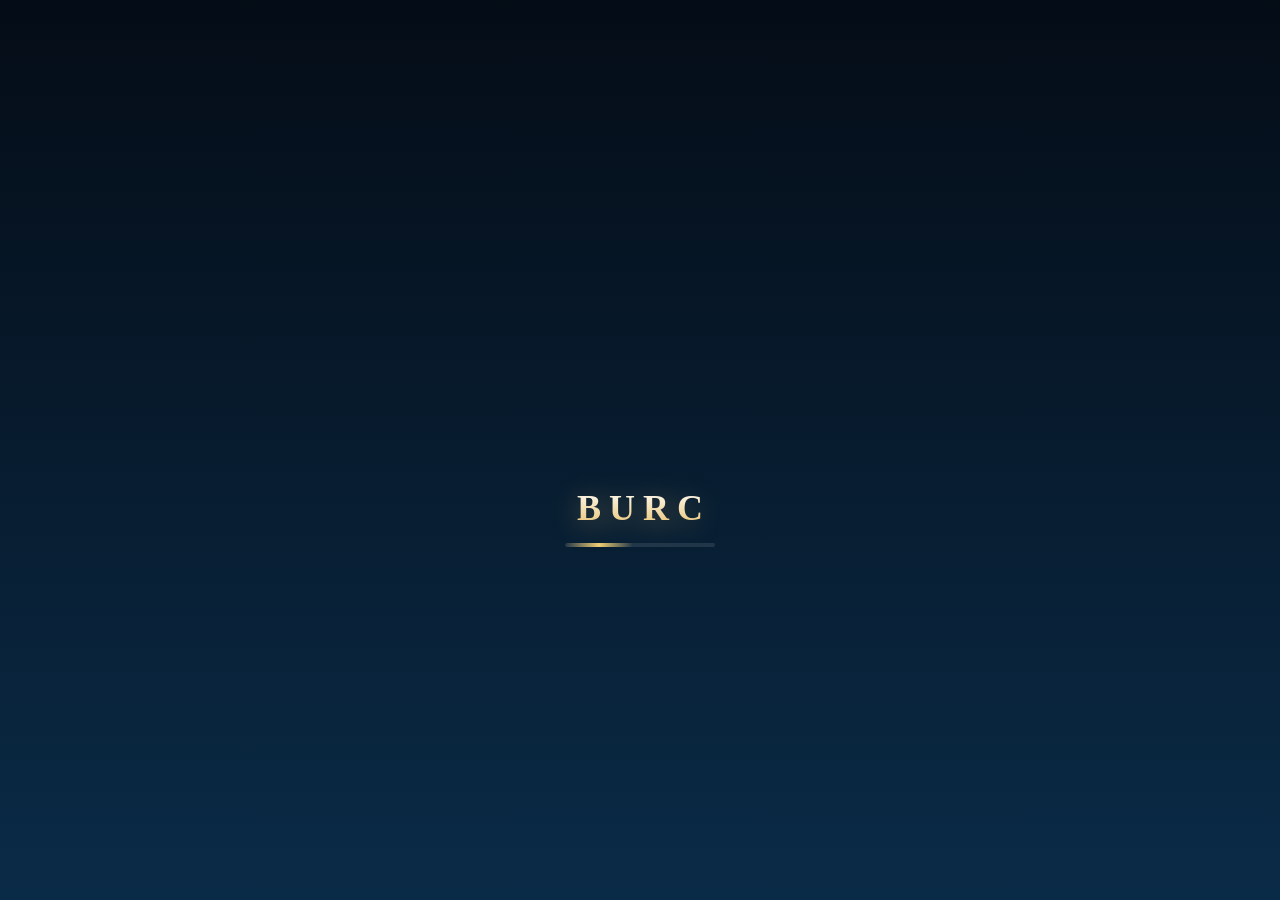
==== commit dd1e02c8: "Update index.html" ====
--- a/app/static/index.html
+++ b/app/static/index.html
@@ -547,6 +547,151 @@
 .crb{position:absolute;left:0;right:0;bottom:18%;text-align:center;font-family:var(--serif);font-weight:900;font-size:23px;letter-spacing:1.6px;opacity:0;pointer-events:none;text-shadow:0 0 18px currentColor,0 3px 10px #000}
 .crb.on{animation:crbn 1.7s ease-out forwards}
 @keyframes crbn{0%{opacity:0;transform:translateY(12px) scale(.7)}12%{opacity:1;transform:translateY(0) scale(1.14)}24%{transform:scale(1)}78%{opacity:1}100%{opacity:0;transform:translateY(-10px)}}
+/* ================= v4: игровая оболочка, эффекты, настройки ================= */
+/* заставка */
+#load{flex-direction:column;gap:14px}
+.ldt{font-family:var(--serif);font-size:36px;font-weight:900;letter-spacing:8px;margin-left:8px;background:linear-gradient(180deg,#fff,#e8c06a);-webkit-background-clip:text;background-clip:text;color:transparent;filter:drop-shadow(0 4px 14px rgba(232,192,106,.4))}
+.ldb{width:150px;height:4px;border-radius:4px;background:rgba(255,255,255,.1);overflow:hidden}
+.ldb i{display:block;width:45%;height:100%;border-radius:4px;background:linear-gradient(90deg,transparent,#f0cd72,transparent);animation:ldb 1.1s linear infinite}
+@keyframes ldb{from{transform:translateX(-110%)}to{transform:translateX(260%)}}
+#load.hide .ldt,#load.hide .ldb{opacity:0;transition:opacity .3s}
+
+/* карточка игрока */
+.pcard{position:relative;display:flex;align-items:center;gap:12px;padding:12px 14px;margin-bottom:10px;border-radius:24px;cursor:pointer;overflow:hidden;background:linear-gradient(135deg,rgba(22,62,106,.93),rgba(8,26,48,.95));border:1px solid var(--edge);box-shadow:0 14px 34px rgba(0,0,0,.36),inset 0 1px 0 rgba(255,255,255,.09);transition:transform .2s}
+.pcard::after{content:"";position:absolute;top:0;left:-70%;width:40%;height:100%;background:linear-gradient(100deg,transparent,rgba(255,255,255,.08),transparent);transform:skewX(-20deg);animation:shn 7s ease-in-out infinite;pointer-events:none}
+.pcard:active{transform:scale(.985)}
+.pc-av{position:relative;flex:none;width:52px;height:52px;border-radius:50%;display:flex;align-items:center;justify-content:center;font-size:21px;font-weight:900;color:#fff;background:linear-gradient(135deg,#3a7bd5,#7b5cf0);border:2px solid var(--gold);box-shadow:0 0 0 3px rgba(232,192,106,.14),0 0 18px rgba(232,192,106,.35)}
+.pc-av i{position:absolute;right:-6px;bottom:-4px;min-width:22px;height:22px;padding:0 5px;border-radius:11px;background:linear-gradient(180deg,#f7d97a,#c9993a);color:#3a2a00;font-style:normal;font-size:12px;line-height:22px;text-align:center;font-weight:900;box-shadow:0 2px 6px rgba(0,0,0,.5)}
+.pc-mid{flex:1;min-width:0}
+.pc-name{font-weight:800;font-size:16px;white-space:nowrap;overflow:hidden;text-overflow:ellipsis}
+.pc-rank{font-size:12px;color:var(--gold);font-weight:700;margin-top:1px}
+.pc-bar{height:8px;border-radius:6px;background:rgba(255,255,255,.1);overflow:hidden;margin-top:8px}
+.pc-bar i{display:block;height:100%;border-radius:6px;background:linear-gradient(90deg,#c9993a,#ffe08a,#c9993a);background-size:200% 100%;animation:barsh 3s linear infinite;transition:width .7s cubic-bezier(.3,1,.3,1)}
+@keyframes barsh{to{background-position:200% 0}}
+.pc-xp{font-size:11px;color:var(--mu);margin-top:4px;font-variant-numeric:tabular-nums}
+.pc-lv{flex:none;text-align:center;font-family:var(--serif);font-size:36px;font-weight:900;line-height:1;background:linear-gradient(180deg,#fff,#e8c06a);-webkit-background-clip:text;background-clip:text;color:transparent}
+.pc-lv small{display:block;font:800 9px sans-serif;letter-spacing:2px;margin-bottom:3px;color:var(--mu);-webkit-text-fill-color:var(--mu)}
+
+/* быстрые чипы */
+.qch{display:flex;gap:8px;overflow-x:auto;margin-bottom:12px;padding-bottom:2px;scrollbar-width:none}
+.qch::-webkit-scrollbar{display:none}
+.qc{position:relative;flex:1 0 auto;display:flex;align-items:center;gap:9px;padding:10px 16px 10px 11px;border-radius:18px;text-align:left;background:linear-gradient(180deg,rgba(20,56,96,.93),rgba(9,28,50,.96));border:1px solid var(--line);box-shadow:inset 0 1px 0 rgba(255,255,255,.06);transition:transform .15s}
+.qc:active{transform:scale(.96)}
+.qc .qe{font-size:24px;line-height:1;font-family:var(--emoji)}
+.qc b{display:block;font-size:13px}
+.qc small{display:block;font-size:11px;color:var(--mu);font-variant-numeric:tabular-nums}
+.dot{display:none;position:absolute;top:7px;right:8px;width:9px;height:9px;border-radius:50%;background:#fb7185;animation:dotp 1.6s infinite}
+.dot.on{display:block}
+@keyframes dotp{0%{box-shadow:0 0 0 0 rgba(251,113,133,.7)}70%,100%{box-shadow:0 0 0 9px rgba(251,113,133,0)}}
+
+/* фильтры и избранное */
+.gf{display:flex;gap:8px;overflow-x:auto;margin:-2px 0 12px;padding-bottom:2px;scrollbar-width:none}
+.gf::-webkit-scrollbar{display:none}
+.gf button{flex:none;padding:9px 15px;border-radius:16px;font-size:13px;font-weight:800;white-space:nowrap;background:rgba(12,34,60,.9);border:1px solid var(--line);color:var(--mu);transition:all .2s}
+.gf button.on{color:#fff;background:var(--grad);border-color:transparent;box-shadow:0 6px 16px rgba(40,140,220,.35)}
+.gc{display:block;cursor:pointer}
+.gc .fv{position:absolute;right:10px;top:10px;z-index:3;width:34px;height:34px;border-radius:50%;display:flex;align-items:center;justify-content:center;font-size:15px;line-height:1;font-family:var(--emoji);background:rgba(5,14,26,.5);-webkit-backdrop-filter:blur(6px);backdrop-filter:blur(6px);border:1px solid rgba(255,255,255,.14);transition:transform .15s}
+.gc .fv:active{transform:scale(.85)}
+
+/* кнопки-подсказки */
+.nudge{animation:nudge .9s ease}
+@keyframes nudge{0%,100%{transform:scale(1)}25%{transform:scale(1.12);box-shadow:0 0 0 6px rgba(58,214,230,.35)}50%{transform:scale(1)}75%{transform:scale(1.08);box-shadow:0 0 0 10px rgba(58,214,230,0)}}
+.shake{animation:shk3 .4s}
+@keyframes shk3{20%{transform:translateX(-6px)}40%{transform:translateX(6px)}60%{transform:translateX(-4px)}80%{transform:translateX(3px)}}
+.shkx{animation:shk3 .45s}
+
+/* тосты по типам */
+#toast.ok{border-color:#34d399;box-shadow:0 16px 36px rgba(0,0,0,.55),0 0 22px rgba(52,211,153,.25)}
+#toast.bad{border-color:#fb7185;box-shadow:0 16px 36px rgba(0,0,0,.55),0 0 22px rgba(251,113,133,.25)}
+
+/* летящие монеты и всплывающие числа баланса */
+.fcoin{position:fixed;z-index:130;pointer-events:none;will-change:transform}
+.bpop{position:fixed;z-index:135;pointer-events:none;transform:translateX(-50%);font-weight:900;font-size:16px;text-shadow:0 2px 8px #000;animation:bpop 1.05s ease-out forwards}
+.bpop.up{color:#5ff0b0}
+.bpop.dn{color:#ff8fa0}
+@keyframes bpop{0%{opacity:0;transform:translate(-50%,-4px)}15%{opacity:1}100%{opacity:0;transform:translate(-50%,26px)}}
+
+/* большой выигрыш и повышение уровня */
+#bw,#lu{position:fixed;inset:0;z-index:120;display:none;align-items:center;justify-content:center;overflow:hidden;background:radial-gradient(circle,rgba(46,24,0,.6),rgba(0,0,10,.88))}
+#lu{z-index:125;background:radial-gradient(circle,rgba(10,30,70,.7),rgba(0,0,10,.9))}
+#bw.on,#lu.on{display:flex;animation:in .25s}
+.bwc,.luc{position:relative;text-align:center;padding:0 20px;animation:bwp .6s cubic-bezier(.2,1.5,.4,1)}
+@keyframes bwp{from{transform:scale(.4);opacity:0}}
+.bwt{font-family:var(--serif);font-weight:900;font-size:28px;letter-spacing:2px;text-shadow:0 0 28px currentColor,0 4px 14px #000}
+.bwm{font-family:var(--serif);font-size:72px;font-weight:900;color:#fff;line-height:1.1;text-shadow:0 0 30px rgba(255,200,100,.9),0 6px 20px #000}
+.bwn{display:flex;justify-content:center;align-items:center;gap:10px;font-size:44px;font-weight:900;color:#ffe08a;margin-top:6px;font-variant-numeric:tabular-nums;text-shadow:0 4px 14px #000}
+.bwf{position:absolute;inset:0;pointer-events:none;overflow:hidden}
+.bwf span{position:absolute;top:-50px;font-family:var(--emoji);animation:coinf linear forwards}
+@keyframes coinf{to{transform:translateY(112vh) rotate(540deg)}}
+.lul{font-size:13px;letter-spacing:5px;font-weight:800;color:var(--mu)}
+.lun{font-family:var(--serif);font-size:120px;font-weight:900;line-height:1.05;background:linear-gradient(180deg,#fff,#f0cd72 60%,#b8872e);-webkit-background-clip:text;background-clip:text;color:transparent;filter:drop-shadow(0 8px 30px rgba(240,205,114,.55))}
+.lur{margin:6px 0 20px;font-size:18px;font-weight:800;color:#ffe08a;line-height:1.5}
+.luc .btn{max-width:260px}
+
+/* кейсы: открытие пачкой */
+#mo{position:fixed;inset:0;z-index:50;display:none;flex-direction:column;align-items:center;justify-content:center;gap:14px;padding:18px 16px;background:rgba(3,10,18,.985);overflow-y:auto}
+#mo.on{display:flex;animation:in .25s}
+.mot{font-family:var(--serif);font-size:22px;font-weight:900;color:#9be4f5}
+.mog{display:grid;grid-template-columns:repeat(3,1fr);gap:10px;width:100%;max-width:420px}
+.moc{aspect-ratio:3/4;perspective:600px}
+.mof{width:100%;height:100%;border-radius:16px;display:flex;flex-direction:column;align-items:center;justify-content:center;gap:4px;text-align:center;font-size:12px;font-weight:700;background:linear-gradient(180deg,rgba(18,50,84,.9),rgba(8,24,44,.95));border:1px solid var(--line)}
+.mof>b:only-child{font-size:34px;color:#4fc3dd;opacity:.5}
+.mof small{color:var(--mu);font-size:11px}
+.mof.rv{border-bottom:3px solid var(--rc);background:radial-gradient(circle at 50% 35%,var(--rg),transparent 70%),linear-gradient(180deg,rgba(18,50,84,.95),rgba(8,24,44,.98));box-shadow:0 0 20px var(--rg)}
+.moc.flip .mof{animation:flipin .5s cubic-bezier(.2,1.2,.4,1)}
+@keyframes flipin{from{transform:rotateY(90deg) scale(.8);opacity:.2}}
+.mosum{font-size:20px;font-weight:900;color:var(--gold);min-height:26px}
+.moact{display:flex;flex-direction:column;gap:10px;width:100%;max-width:420px}
+
+/* победа в кейсе: лучи и вспышка */
+#win{position:relative;overflow:hidden}
+#win>*:not(.wrays){position:relative}
+.wrays{position:absolute!important;left:50%;top:38%;width:460px;height:460px;margin:-230px 0 0 -230px;background:repeating-conic-gradient(from 0deg,var(--c) 0 6deg,transparent 6deg 18deg);opacity:.26;-webkit-mask-image:radial-gradient(circle,#000,transparent 66%);mask-image:radial-gradient(circle,#000,transparent 66%);animation:rl 14s linear infinite;pointer-events:none}
+
+/* окна: награда дня, достижения, настройки */
+.dstreak{text-align:center;font-size:15px;font-weight:800;color:var(--gold);margin-bottom:4px}
+.dgrid{display:grid;grid-template-columns:repeat(4,1fr);gap:8px;margin:12px 0 14px}
+.dtl{position:relative;padding:12px 4px 10px;text-align:center;border-radius:16px;background:rgba(6,18,31,.92);border:1px solid var(--line)}
+.dtl:nth-child(7){grid-column:span 2}
+.dtl small{display:block;font-size:11px;color:var(--mu);font-weight:700}
+.dtl .de{font-size:26px;line-height:1.2;font-family:var(--emoji)}
+.dtl b{display:flex;justify-content:center;align-items:center;gap:3px;font-size:14px;color:var(--gold)}
+.dtl.done{opacity:.5}
+.dtl.done::after{content:"✓";position:absolute;top:5px;right:8px;font-weight:900;color:#34d399}
+.dtl.today{border-color:var(--gold);box-shadow:0 0 22px rgba(240,205,114,.45);background:linear-gradient(180deg,rgba(60,44,12,.7),rgba(20,16,6,.8));animation:pulseg 2s ease-in-out infinite}
+@keyframes pulseg{50%{box-shadow:0 0 32px rgba(240,205,114,.7)}}
+.ac{display:flex;align-items:center;gap:12px;padding:11px 0;border-top:1px solid rgba(255,255,255,.07)}
+.ac .ae{flex:none;width:44px;height:44px;border-radius:14px;display:flex;align-items:center;justify-content:center;font-size:24px;font-family:var(--emoji);background:rgba(6,18,31,.9);border:1px solid var(--line)}
+.ac.u .ae{border-color:var(--gold);box-shadow:0 0 14px rgba(240,205,114,.3)}
+.ac.lk .ae{filter:grayscale(1);opacity:.55}
+.ac .am{flex:1;min-width:0}
+.ac .am b{display:block;font-size:14px}
+.ac .am small{display:block;font-size:12px;color:var(--mu)}
+.srow{display:flex;align-items:center;justify-content:space-between;gap:14px;padding:13px 0;border-top:1px solid rgba(255,255,255,.07)}
+.srow:first-of-type{border-top:0}
+.srow.col{display:block}
+.srow b{display:block;font-size:15px}
+.srow small{display:block;font-size:12px;color:var(--mu);margin-top:2px}
+.sw{position:relative;flex:none;width:52px;height:30px;border-radius:15px;background:rgba(255,255,255,.15);transition:background .25s}
+.sw i{position:absolute;top:3px;left:3px;width:24px;height:24px;border-radius:50%;background:#fff;box-shadow:0 2px 6px rgba(0,0,0,.4);transition:transform .28s cubic-bezier(.3,1.4,.5,1)}
+.sw.on{background:linear-gradient(135deg,#34d0e0,#3a7bd5)}
+.sw.on i{transform:translateX(22px)}
+.sgrid{display:grid;grid-template-columns:repeat(2,1fr);gap:8px;margin-bottom:14px}
+.sg{padding:10px 12px;border-radius:14px;background:rgba(6,18,31,.9);border:1px solid var(--line)}
+.sg small{display:block;color:var(--mu);font-size:11px}
+.sg b{font-size:18px;font-variant-numeric:tabular-nums}
+
+/* слоты: вертикальные барабаны */
+.rS{position:relative;overflow:hidden;--cs:min(27vw,106px)}
+.rS>.sc{width:100%;height:100%}
+.rS .st{position:absolute;left:0;right:0;top:0;will-change:transform}
+.rS .st .sc{width:100%;height:var(--cs)}
+.sc{display:flex;align-items:center;justify-content:center;flex:none}
+.rS.win{animation:rswin .7s ease-in-out 3;box-shadow:inset 0 0 14px rgba(0,0,0,.35),0 0 24px rgba(255,214,110,.9)}
+@keyframes rswin{50%{transform:scale(1.07)}}
+.mg.shkx{animation:shk3 .45s}
+body.fx0 .aur,body.fx0 .rays,body.fx0 .moon,body.fx0 #app::after{animation:none}
+@media(min-width:700px){.dgrid{grid-template-columns:repeat(7,1fr)}.dtl:nth-child(7){grid-column:auto}}
 </style>
 </head>
 <body>
@@ -569,7 +714,7 @@
   <canvas id="bgc"></canvas>
   <div class="vig"></div>
 </div>
-<div id="load"><div id="ball"></div></div>
+<div id="load"><div id="ball"></div><div class="ldt">BURC</div><div class="ldb"><i></i></div></div>
 <div id="app">
   <header class="hd">
     <div class="pfb">
@@ -585,6 +730,12 @@
   <main id="main">
     <section class="tab on" id="t-games">
       <div id="gmenu">
+        <div class="pcard" id="pcard" role="button" tabindex="0"></div>
+        <div class="qch" id="qch">
+          <button class="qc" id="qc-free"><span class="qe">🎁</span><span class="qt"><b>Сундук</b><small id="qc-free-t">—</small></span><u class="dot" id="qc-free-d"></u></button>
+          <button class="qc" id="qc-day"><span class="qe">📅</span><span class="qt"><b>Награда</b><small id="qc-day-t">—</small></span><u class="dot" id="qc-day-d"></u></button>
+          <button class="qc" id="qc-ach"><span class="qe">🏆</span><span class="qt"><b>Трофеи</b><small id="qc-ach-t">—</small></span><u class="dot" id="qc-ach-d"></u></button>
+        </div>
         <div class="bn" id="bn">
           <div class="bs on" style="background:linear-gradient(135deg,#1c2f8a,#5b3fd1)"><div><h3>Подарок за пополнение</h3><p>Купи коины и открой кейс</p></div><button class="btn" data-bn="pay">Пополнить ›</button><div class="art" data-art="gift" data-s="112"></div></div>
           <div class="bs" style="background:linear-gradient(135deg,#0b5a63,#1b8aa0)"><div><h3>Бесплатный сундук</h3><p>Раз в 24 часа, без вложений</p></div><button class="btn" data-bn="bonus">Открыть ›</button><div class="art" data-art="chest" data-s="118"></div></div>
@@ -593,6 +744,7 @@
         </div>
         <div class="live"><div class="lvt">LIVE</div><div class="lvl" id="lvl"></div></div>
         <h2>Игры</h2>
+        <div class="gf" id="gf"></div>
         <div class="gg" id="gg"></div>
       </div>
       <div id="gplay" style="display:none">
@@ -736,6 +888,8 @@
         <div class="mu" id="ftxt"></div>
         <button class="btn" id="fgo" style="margin-top:12px">Открыть бесплатно</button>
       </div>
+      <div class="box"><div class="row" style="align-items:center;gap:12px"><span style="font-size:34px;font-family:var(--emoji)">📅</span><div style="flex:1"><b>Ежедневная награда</b><div class="mu" id="bn-day" style="font-size:13px"></div></div></div><button class="btn" id="bn-dayb" style="margin-top:12px">Открыть календарь</button></div>
+      <div class="box"><div class="row" style="align-items:center;gap:12px"><span style="font-size:34px;font-family:var(--emoji)">🏆</span><div style="flex:1"><b>Достижения</b><div class="mu" id="bn-ach" style="font-size:13px"></div></div></div><button class="btn sec" id="bn-achb" style="margin-top:12px">Смотреть все</button></div>
       <div class="box"><b>Бонус за регистрацию</b><p>100 коинов выдаются один раз при регистрации. Зарегистрируйся, чтобы играть, и стань матросом.</p><button class="btn sec" id="regb">Регистрация</button></div>
     </section>
   </main>
@@ -753,6 +907,7 @@
   <div class="csh">
     <div class="csart" id="csart"></div>
     <div class="csp" id="csp"></div>
+    <div class="chips" id="csn" style="position:relative"><button class="on" data-n="1">×1</button><button data-n="3">×3</button><button data-n="5">×5</button><button data-n="10">×10</button><button id="csfast" aria-label="Быстрое открытие" style="flex:1.3">⚡ Быстро</button></div>
     <div class="row"><button class="btn" id="csopen">Открыть</button><button class="btn sec" id="csdemo">Демо</button></div>
   </div>
   <div class="lb2" style="margin-top:14px">Что может выпасть</div>
@@ -845,7 +1000,7 @@
 </div></div>
 
 <div class="sh" id="sh-prof"><div class="shb">
-  <div class="shh"><h2>Профиль</h2><button class="bk" id="snd">🔊</button><button class="bk" id="prback">✕</button></div>
+  <div class="shh"><h2>Профиль</h2><button class="bk" id="snd" aria-label="Звук">🔊</button><button class="bk" id="setb" aria-label="Настройки">⚙️</button><button class="bk" id="prback">✕</button></div>
   <div class="pfh"><div class="pav" id="pav">B</div><div><b id="pfn">Игрок</b><div class="mu" id="pfv"></div></div></div>
   <div class="box">
     <div class="stat">Звание<b id="rk2">Юнга</b></div>
@@ -855,9 +1010,11 @@
     <div class="stat">Открыто кейсов<b id="s1">0</b></div>
     <div class="stat">Подарков в трюме<b id="s2">0</b></div>
   </div>
+  <div class="sgrid" id="sgrid"></div>
   <h2 style="font-size:20px" id="colt">Коллекция</h2>
   <div class="col" id="col"></div>
   <h2 style="font-size:20px">Трюм</h2>
+  <button class="btn sec" id="sellcheap" style="padding:10px;font-size:13px;margin-bottom:10px">Продать дешёвые (до 100)</button>
   <div class="list" id="inv"></div>
   <h2 style="font-size:20px;margin-top:16px">История ставок</h2>
   <div id="hlist"></div>
@@ -867,6 +1024,41 @@
   <div class="shh"><h2 id="htt">Правила</h2><button class="bk" id="hback">✕</button></div>
   <div class="note" id="htx" style="font-size:14px;line-height:1.5"></div>
 </div></div>
+
+<div class="sh" id="sh-daily"><div class="shb">
+  <div class="shh"><h2>Ежедневная награда</h2><button class="bk" id="dyx" aria-label="Закрыть">✕</button></div>
+  <div class="dstreak" id="dstreak"></div>
+  <div class="dgrid" id="dgrid"></div>
+  <button class="btn" id="dyclaim">Забрать награду</button>
+</div></div>
+
+<div class="sh" id="sh-ach"><div class="shb">
+  <div class="shh"><h2>Достижения</h2><button class="bk" id="acx" aria-label="Закрыть">✕</button></div>
+  <div class="mu" id="acsum" style="margin-bottom:6px"></div>
+  <div id="aclist"></div>
+  <button class="btn" id="acall" style="margin-top:10px;display:none">Забрать все награды</button>
+</div></div>
+
+<div class="sh" id="sh-set"><div class="shb">
+  <div class="shh"><h2>Настройки</h2><button class="bk" id="setx" aria-label="Закрыть">✕</button></div>
+  <div class="srow"><div><b>Звуки</b><small>Эффекты и выигрыши</small></div><button class="sw" id="s-snd" role="switch"><i></i></button></div>
+  <div class="srow col"><div style="display:flex;justify-content:space-between;align-items:baseline"><b>Громкость</b><small id="s-volt" style="margin:0">80%</small></div><input type="range" id="s-vol" min="0" max="100" step="5" value="80" style="margin:10px 0 2px"></div>
+  <div class="srow"><div><b>Атмосфера моря</b><small>Тихий шум волн</small></div><button class="sw" id="s-amb" role="switch"><i></i></button></div>
+  <div class="srow"><div><b>Музыка</b><small>Спокойная морская мелодия</small></div><button class="sw" id="s-mus" role="switch"><i></i></button></div>
+  <div class="srow"><div><b>Вибрация</b><small>Отклик на действия</small></div><button class="sw" id="s-hap" role="switch"><i></i></button></div>
+  <div class="srow"><div><b>Быстрое открытие кейсов</b><small>Короткая анимация</small></div><button class="sw" id="s-fast" role="switch"><i></i></button></div>
+  <div class="srow col"><div><b>Качество фона</b><small>«Баланс» бережёт батарею, «Выкл» отключает анимацию моря</small></div><div class="seg" id="s-fx" style="margin:8px 0 0"><button data-v="2">Максимум</button><button data-v="1">Баланс</button><button data-v="0">Выкл</button></div></div>
+  <div class="mu" style="font-size:12px;margin-top:12px;line-height:1.4">Нет звука? Проверь, что на iPhone выключен беззвучный режим и увеличена громкость.</div>
+  <button class="btn sec" id="s-reset" style="margin-top:14px;color:#fb7185">Сбросить весь прогресс</button>
+</div></div>
+
+<div id="bw"><div class="bwf" id="bwf"></div><div class="bwc"><div class="bwt" id="bwt"></div><div class="bwm" id="bwm"></div><div class="bwn" id="bwn"></div><div class="mu" style="margin-top:10px;font-size:12px">нажми, чтобы продолжить</div></div></div>
+
+<div id="lu"><div class="bwf" id="luf"></div><div class="luc"><div class="lul">НОВЫЙ УРОВЕНЬ</div><div class="lun" id="lun">2</div><div class="lur" id="lur"></div><button class="btn" id="luok">Отлично!</button></div></div>
+
+<div id="mo"><div id="mot" class="mot"></div><div class="mog" id="mog"></div><div class="mosum" id="mosum"></div>
+  <div class="moact" id="moact" style="display:none"><button class="btn sec" id="mokeep">Оставить всё</button><button class="btn" id="mosell">Продать всё</button><button class="btn wd" id="mocheap">Продать обычные</button></div>
+</div>
 
 <div id="reg">
   <div class="rgs" id="rg1">
@@ -900,36 +1092,400 @@
 const ri=n=>Math.floor(Math.random()*n),rr=(a,b)=>Math.random()*(b-a)+a;
 const sleep=ms=>new Promise(r=>setTimeout(r,ms));
 const ls={get(k,d){try{return JSON.parse(localStorage.getItem(k))||d}catch(e){return d}},set(k,v){try{localStorage.setItem(k,JSON.stringify(v))}catch(e){}}};
-const hap=(t,v)=>{try{t==='sel'?tg.HapticFeedback.selectionChanged():tg.HapticFeedback[t+'Occurred'](v)}catch(e){}};
+const hap=(t,v)=>{if(typeof CFG!=='undefined'&&!CFG.hap)return;try{t==='sel'?tg.HapticFeedback.selectionChanged():tg.HapticFeedback[t+'Occurred'](v)}catch(e){}};
 const esc=s=>String(s==null?'':s).replace(/[&<>"']/g,c=>({'&':'&amp;','<':'&lt;','>':'&gt;','"':'&quot;',"'":'&#39;'}[c]));
-/* звуки: синтез через WebAudio, без файлов */
-const SND={on:!!ls.get('magic_snd',{on:1}).on,ctx:null,
-  ac(){if(!this.ctx){try{this.ctx=new(window.AudioContext||window.webkitAudioContext)()}catch(e){}}const x=this.ctx;if(x&&x.state==='suspended'){try{x.resume()}catch(e){}}return x},
-  tone(f,d,type,v,at){
-    const x=this.ac();if(!x||!this.on)return;
-    const t=x.currentTime+(at||0),o=x.createOscillator(),g=x.createGain();
-    o.type=type||'sine';o.frequency.setValueAtTime(f,t);
-    g.gain.setValueAtTime(.0001,t);g.gain.exponentialRampToValueAtTime(v||.06,t+.015);g.gain.exponentialRampToValueAtTime(.0001,t+d);
-    o.connect(g);g.connect(x.destination);o.start(t);o.stop(t+d+.05);
-  },
-  play(k){
-    if(!this.on)return;
-    const T=(f,d,ty,v,a)=>this.tone(f,d,ty,v,a);
-    const m={
-      tap:()=>T(540,.05,'triangle',.04),
-      tick:()=>T(900,.03,'square',.02),
-      win:()=>[523,659,784,1047].forEach((f,i)=>T(f,.22,'sine',.06,i*.08)),
-      big:()=>[523,659,784,1047,1319].forEach((f,i)=>T(f,.3,'triangle',.07,i*.07)),
-      lose:()=>{T(220,.28,'sawtooth',.035);T(165,.4,'sawtooth',.035,.12)},
-      thunder:()=>{T(70,.55,'sawtooth',.07);T(52,.8,'sawtooth',.05,.06);T(120,.25,'square',.03,.02)},
-      star:()=>[1047,1319,1568,2093,2637].forEach((f,i)=>T(f,.25,'triangle',.05,i*.06)),
-      fw:()=>{T(180,.1,'square',.035);T(880,.3,'sine',.04,.06);T(1320,.25,'sine',.03,.1)},
-      boom:()=>{T(90,.5,'sawtooth',.09);T(60,.7,'square',.06,.04);T(200,.2,'sawtooth',.05)}
-    };
-    if(m[k])m[k]();
-  }
-};
-document.addEventListener('pointerdown',e=>{if(e.target.closest('button'))SND.play('tap')},{passive:true});
+/* ====== ЗВУК: синтезатор на WebAudio, без звуковых файлов ====== */
+const SND=(function(){
+  const S={on:!!ls.get('magic_snd',{on:1}).on,ctx:null,ambN:null,musN:null,stN:null,vol:.8,unlocked:false};
+  let M=null,TR=1;
+  /* поправки громкости: тихие звуки подтянуты, чтобы баланс был ровным */
+  const TRIM={tap:2.15,tap2:1.8,tab:2,tick:1.95,rtick:1.7,puff:1.7,splash:1.17,coin:1.3,gem:1.3,peg:1.46,spin:1.23,stop:1.4,deal:1,flip:1.05,chip:1.29,cflip:1.2,rattle:1.19,whoosh:1.8,craft:1.1,err:1.55,count:2,lose:1.2};
+  const mtof=n=>440*Math.pow(2,(n-69)/12);
+  const rnd=(a,b)=>a+Math.random()*(b-a);
+  const P5=[0,2,4,7,9];
+  const penta=(base,k)=>base+P5[((k%5)+5)%5]+12*Math.floor(k/5);
+
+  function makeIR(x,sec,dec){
+    const len=Math.floor(x.sampleRate*sec),b=x.createBuffer(2,len,x.sampleRate);
+    for(let c=0;c<2;c++){const d=b.getChannelData(c);let y=0;for(let i=0;i<len;i++){y+=((Math.random()*2-1)-y)*.4;d[i]=y*Math.pow(1-i/len,dec)}}
+    return b;
+  }
+  function build(x){
+    const master=x.createGain();master.gain.value=S.vol;
+    const mk=x.createGain();mk.gain.value=2.2;
+    const comp=x.createDynamicsCompressor();
+    comp.threshold.value=-14;comp.knee.value=18;comp.ratio.value=8;comp.attack.value=.003;comp.release.value=.18;
+    const sc=x.createWaveShaper(),cv=new Float32Array(1025);
+    for(let i=0;i<1025;i++){const u=i/512-1;cv[i]=Math.tanh(1.1*u)/Math.tanh(1.1)*.95}
+    sc.curve=cv;try{sc.oversample='2x'}catch(e){}
+    master.connect(mk);mk.connect(comp);comp.connect(sc);sc.connect(x.destination);
+    const sfx=x.createGain(),musB=x.createGain(),ambB=x.createGain();
+    musB.gain.value=.0001;ambB.gain.value=.0001;
+    sfx.connect(master);musB.connect(master);ambB.connect(master);
+    const verb=x.createGain(),conv=x.createConvolver(),vw=x.createGain();
+    conv.buffer=makeIR(x,2.0,2.6);vw.gain.value=.55;
+    verb.connect(conv);conv.connect(vw);vw.connect(master);
+    const dsend=x.createGain(),dly=x.createDelay(1.5),fb=x.createGain(),dw=x.createGain();
+    dly.delayTime.value=.43;fb.gain.value=.36;dw.gain.value=.4;
+    dsend.connect(dly);dly.connect(fb);fb.connect(dly);dly.connect(dw);dw.connect(musB);
+    const nb=x.createBuffer(1,x.sampleRate*3,x.sampleRate),nd=nb.getChannelData(0);
+    for(let i=0;i<nd.length;i++)nd[i]=Math.random()*2-1;
+    M={x,master,comp,sfx,musB,ambB,verb,dsend,nb};
+  }
+  S.useContext=function(x){S.ctx=x;build(x)};
+  S.ac=function(){
+    if(!S.ctx){try{S.useContext(new(window.AudioContext||window.webkitAudioContext)())}catch(e){return null}}
+    const x=S.ctx;
+    if(x.state!=='running'&&x.resume){try{const r=x.resume();if(r&&r.catch)r.catch(()=>{})}catch(e){}}
+    return x;
+  };
+  S.setVol=function(v){S.vol=Math.max(0,Math.min(1,v));if(M&&S.ctx)M.master.gain.setTargetAtTime(S.vol,S.ctx.currentTime,.05)};
+
+  /* --- базовые «голоса» --- */
+  function out(n,o){
+    const x=M.x;let k=n;
+    if(o.pan&&x.createStereoPanner){const p=x.createStereoPanner();p.pan.value=Math.max(-1,Math.min(1,o.pan));k.connect(p);k=p}
+    k.connect(o.bus||M.sfx);
+    if(o.send){const g=x.createGain();g.gain.value=o.send;k.connect(g);g.connect(M.verb)}
+    if(o.echo){const g=x.createGain();g.gain.value=o.echo;k.connect(g);g.connect(M.dsend)}
+  }
+  function tone(o){
+    const x=M.x,osc=x.createOscillator(),g=x.createGain();
+    osc.type=o.type||'sine';osc.frequency.setValueAtTime(o.f,o.t);
+    if(o.slide)osc.frequency.exponentialRampToValueAtTime(Math.max(20,o.slide),o.t+o.dur);
+    if(o.det)osc.detune.value=o.det;
+    const a=o.a||.005,r=o.r||o.dur*.6,v=(o.vol||.1)*TR;
+    g.gain.setValueAtTime(.0001,o.t);
+    g.gain.exponentialRampToValueAtTime(v,o.t+a);
+    if(o.sus){g.gain.setValueAtTime(v,o.t+Math.max(a,o.dur));g.gain.exponentialRampToValueAtTime(.0001,o.t+o.dur+r)}
+    else g.gain.exponentialRampToValueAtTime(.0001,o.t+o.dur+r);
+    let n=osc;
+    if(o.lp){const f=x.createBiquadFilter();f.type='lowpass';f.frequency.value=o.lp;osc.connect(f);n=f}
+    n.connect(g);out(g,o);
+    osc.start(o.t);osc.stop(o.t+o.dur+r+.05);
+  }
+  function noise(o){
+    const x=M.x,src=x.createBufferSource();src.buffer=M.nb;src.loop=true;
+    const f=x.createBiquadFilter();f.type=o.type||'bandpass';f.Q.value=o.q||1;
+    f.frequency.setValueAtTime(o.f1,o.t);
+    if(o.f2)f.frequency.exponentialRampToValueAtTime(o.f2,o.t+o.dur);
+    const g=x.createGain(),a=o.a||.003,v=(o.vol||.1)*TR;
+    g.gain.setValueAtTime(.0001,o.t);
+    g.gain.exponentialRampToValueAtTime(v,o.t+a);
+    g.gain.exponentialRampToValueAtTime(.0001,o.t+o.dur);
+    src.connect(f);f.connect(g);out(g,o);
+    src.start(o.t,Math.random()*2);src.stop(o.t+o.dur+.05);
+  }
+  function bell(t,f,vol,send,dec,pan,bus,echo){
+    [[1,1],[2.76,.5],[5.4,.28],[8.93,.12]].forEach(([m,a],i)=>{
+      if(f*m>10000)return;
+      tone({t,f:f*m,dur:.02,r:(dec||1.4)/(1+i*.7),vol:vol*a,a:.002,send:send==null?.35:send,pan,bus,echo});
+    });
+  }
+  function pluck(t,f,vol,send,bus,echo){
+    tone({t,f,dur:.02,r:.4,vol,a:.002,send:send==null?.25:send,bus,echo});
+    tone({t,f:f*4,dur:.01,r:.09,vol:vol*.3,a:.002,send,bus,echo});
+  }
+  function pad(t,freqs,dur,vol,lp,bus,send){
+    freqs.forEach((f,i)=>[-7,7].forEach(d=>tone({t,f,dur,r:dur*.5,type:'sawtooth',vol:vol/2,a:Math.min(.8,dur*.3),sus:true,det:d,lp:lp||1200,bus,send:send==null?.3:send,pan:(i%2?.35:-.35)*(d>0?1:-1)})));
+  }
+
+  /* --- библиотека звуков --- */
+  const LIB={
+    tap:t=>tone({t,f:700,slide:430,dur:.04,r:.05,vol:.06,a:.002}),
+    tap2:t=>{tone({t,f:480,slide:900,dur:.06,r:.1,type:'triangle',vol:.07,a:.003,send:.12});tone({t:t+.012,f:1200,dur:.03,r:.07,vol:.022,send:.2})},
+    tab:t=>tone({t,f:380,slide:640,dur:.07,r:.12,type:'triangle',vol:.06,send:.14}),
+    tick:(t,k)=>{noise({t,dur:.03,type:'bandpass',f1:2400,q:3,vol:.035});tone({t,f:900*(k||1),slide:480,dur:.03,r:.03,vol:.03})},
+    rtick:(t,k)=>{const v=k==null?1:k;noise({t,dur:.025,type:'bandpass',f1:2000,q:2.5,vol:.045*v});tone({t,f:rnd(600,680),slide:300,dur:.04,r:.04,type:'triangle',vol:.06*v,pan:rnd(-.1,.1)})},
+    win:(t,m)=>{
+      m=m||2;
+      const seq=m>=5?[0,4,7,12,16,19]:m>=2?[0,4,7,12,16]:[0,4,7,12];
+      seq.forEach((s,i)=>bell(t+i*.075,mtof(72+s),.055,.4,1.3,i%2?.25:-.25));
+      tone({t,f:mtof(48),dur:.3,r:.5,vol:.08,send:.2});
+      if(m>=5)for(let i=0;i<6;i++)bell(t+.35+i*.06,mtof(84+P5[i%5]),.025,.5,1,rnd(-.7,.7));
+    },
+    big:t=>{
+      pad(t,[48,52,55,60].map(mtof),1.2,.05,1400);
+      [0,4,7,12,16,19,24].forEach((s,i)=>tone({t:t+i*.09,f:mtof(72+s),dur:.2,r:.35,type:'sawtooth',vol:.035,lp:2600,send:.3,pan:i%2?.3:-.3,a:.01}));
+      tone({t,f:90,slide:38,dur:.5,r:.2,vol:.16});
+      LIB.coins(t+.1,14);
+      for(let i=0;i<8;i++)bell(t+.5+i*.07,mtof(84+P5[i%5]+(i>4?12:0)),.03,.55,1.4,rnd(-.8,.8));
+    },
+    lose:t=>{
+      tone({t,f:330,slide:220,dur:.3,r:.25,type:'triangle',vol:.08,lp:900,send:.15});
+      tone({t:t+.14,f:247,slide:165,dur:.38,r:.3,type:'triangle',vol:.07,lp:700,send:.15});
+    },
+    puff:t=>noise({t,dur:.45,type:'lowpass',f1:900,f2:200,vol:.08,a:.01}),
+    thunder:t=>{
+      noise({t,dur:.18,type:'highpass',f1:2200,vol:.14,a:.002});
+      noise({t:t+.05,dur:1.8,type:'lowpass',f1:220,f2:55,q:.8,vol:.28,a:.06});
+      tone({t:t+.04,f:75,slide:34,dur:.9,r:.3,vol:.16,a:.04});
+      noise({t:t+.5,dur:1.2,type:'lowpass',f1:150,f2:50,vol:.12,a:.2});
+    },
+    star:t=>{
+      noise({t,dur:1.15,type:'bandpass',f1:350,f2:5200,q:1.4,vol:.07,a:.3});
+      [0,4,7,12,16].forEach((s,i)=>bell(t+.35+i*.09,mtof(84+s),.035,.6,1.5,.6-i*.3));
+    },
+    aurora:t=>{
+      pad(t,[69,76,81,88].map(mtof),2.4,.04,2600,undefined,.7);
+      for(let i=0;i<6;i++)bell(t+.3+i*.2,mtof(88+P5[i%5]),.02,.7,1.6,rnd(-.8,.8));
+    },
+    harp:t=>{for(let i=0;i<14;i++)pluck(t+i*.07,mtof(penta(67,i)),.05,.35)},
+    fw:t=>{
+      tone({t,f:420,slide:1900,dur:.5,r:.05,vol:.03,a:.02,send:.1});
+      noise({t:t+.5,dur:.4,type:'highpass',f1:1600,vol:.11,a:.004});
+      tone({t:t+.5,f:140,slide:60,dur:.2,r:.15,vol:.08});
+      for(let i=0;i<7;i++)noise({t:t+.55+rnd(0,.55),dur:.04,type:'highpass',f1:3000,vol:.05,a:.001,pan:rnd(-.8,.8)});
+    },
+    boom:t=>{
+      noise({t,dur:1.3,type:'lowpass',f1:1100,f2:70,q:.7,vol:.34,a:.004});
+      tone({t,f:120,slide:32,dur:.7,r:.25,vol:.26,a:.003});
+      for(let i=0;i<9;i++)noise({t:t+.12+rnd(0,.6),dur:.05,type:'highpass',f1:2200,vol:.07,a:.001,pan:rnd(-.8,.8)});
+    },
+    bomb:t=>{noise({t,dur:.8,type:'lowpass',f1:900,f2:80,vol:.24,a:.004});tone({t,f:100,slide:36,dur:.45,r:.2,vol:.2,a:.003})},
+    splash:t=>{
+      noise({t,dur:.4,type:'bandpass',f1:1700,f2:500,q:.9,vol:.09,a:.01,send:.2});
+      tone({t:t+.02,f:520,slide:1300,dur:.07,r:.1,vol:.04,send:.2});
+    },
+    coin:(t,k)=>{
+      const f=1318*(k||1);
+      tone({t,f,dur:.05,r:.2,type:'square',vol:.03,lp:4500,send:.2,a:.002});
+      tone({t:t+.07,f:f*1.5,dur:.07,r:.28,type:'square',vol:.03,lp:5000,send:.25,a:.002});
+    },
+    coins:(t,n)=>{n=n||10;for(let i=0;i<n;i++)LIB.coin(t+rnd(0,1.1),rnd(.8,1.5))},
+    cash:t=>{bell(t,mtof(84),.06,.4,1.4);LIB.coins(t+.1,8)},
+    lvl:t=>{
+      pad(t,[48,55,60,64].map(mtof),1.8,.055,1600);
+      [0,4,7,12,16,19,24].forEach((s,i)=>bell(t+.15+i*.1,mtof(72+s),.05,.5,1.6,i%2?.3:-.3));
+      tone({t,f:90,slide:40,dur:.5,r:.2,vol:.14});
+      LIB.coins(t+.4,12);
+    },
+    ach:t=>{
+      [0,4,7,12].forEach((s,i)=>bell(t+i*.09,mtof(79+s),.05,.55,1.5,i%2?.35:-.35));
+      for(let i=0;i<5;i++)bell(t+.4+i*.05,mtof(91+P5[i%5]),.02,.6,1,rnd(-.7,.7));
+    },
+    daily:t=>{LIB.coins(t,12);[0,4,7].forEach((s,i)=>pluck(t+i*.1,mtof(72+s),.07,.3))},
+    gem:(t,k)=>{const n=penta(72,Math.min(14,k||0));pluck(t,mtof(n),.07,.35);bell(t+.02,mtof(n+12),.025,.4,.9)},
+    peg:(t,k)=>pluck(t,mtof(penta(79,Math.abs(k||0)%12)),.032,.18),
+    land:(t,m)=>{tone({t,f:130,slide:60,dur:.12,r:.1,vol:.1});bell(t+.02,mtof(penta(72,Math.min(14,Math.floor((m||1)*2)))),.05,.4,1.1)},
+    spin:t=>{
+      noise({t,dur:.6,type:'bandpass',f1:280,f2:2600,q:1.2,vol:.05,a:.05});
+      tone({t,f:140,slide:300,dur:.6,r:.1,type:'sawtooth',vol:.025,lp:700,a:.05});
+    },
+    stop:(t,k)=>{
+      tone({t,f:170,slide:70,dur:.09,r:.08,vol:.12,a:.002});
+      noise({t,dur:.03,type:'bandpass',f1:1800,q:2,vol:.05});
+      bell(t+.015,mtof(76+(k||0)*4),.025,.3,.5);
+    },
+    deal:t=>{
+      noise({t,dur:.1,type:'bandpass',f1:3600,f2:1500,q:.8,vol:.07,a:.004,pan:rnd(-.3,.3)});
+      tone({t:t+.07,f:260,slide:180,dur:.03,r:.04,vol:.04});
+    },
+    flip:t=>{
+      noise({t,dur:.12,type:'bandpass',f1:1500,f2:3800,q:.8,vol:.06,a:.004});
+      tone({t:t+.08,f:300,slide:200,dur:.03,r:.04,vol:.04});
+    },
+    chip:t=>{
+      tone({t,f:1900,dur:.012,r:.05,type:'triangle',vol:.05,a:.001});
+      tone({t:t+.02,f:2500,dur:.012,r:.06,type:'triangle',vol:.04,a:.001});
+      noise({t,dur:.025,type:'highpass',f1:3500,vol:.03});
+    },
+    dice:t=>{
+      for(let i=0;i<16;i++){
+        const dt=i*.055+Math.pow(i/16,2)*.1;
+        noise({t:t+dt,dur:.03,type:'bandpass',f1:rnd(1500,3200),q:2,vol:.05*(1-i/22),a:.001,pan:rnd(-.5,.5)});
+      }
+      [.95,1.17,1.38].forEach((d,i)=>{
+        tone({t:t+d,f:150-i*20,slide:70,dur:.07,r:.07,vol:.12-i*.03,a:.002});
+        noise({t:t+d,dur:.03,type:'bandpass',f1:900,q:1.5,vol:.06});
+      });
+    },
+    cflip:t=>{
+      tone({t,f:2300,slide:2050,dur:1.1,r:.3,vol:.03,a:.005,send:.3});
+      tone({t,f:3450,slide:3100,dur:1,r:.25,vol:.016,a:.005,send:.3});
+      for(let i=0;i<5;i++)noise({t:t+i*.2,dur:.02,type:'highpass',f1:5000,vol:.02});
+    },
+    rattle:t=>{for(let i=0;i<14;i++)noise({t:t+i*.065,dur:.04,type:'bandpass',f1:rnd(900,2400),q:1.4,vol:.05,pan:rnd(-.6,.6)})},
+    cannon:t=>{tone({t,f:100,slide:34,dur:.4,r:.2,vol:.2,a:.003});noise({t,dur:.55,type:'lowpass',f1:1400,f2:160,vol:.2,a:.003})},
+    whoosh:t=>noise({t,dur:.7,type:'bandpass',f1:300,f2:3200,q:1.2,vol:.06,a:.2,pan:rnd(-.6,.6)}),
+    craft:t=>{
+      tone({t,f:180,slide:900,dur:2.2,r:.2,type:'sawtooth',vol:.035,lp:1300,a:.3,send:.2});
+      noise({t,dur:2.2,type:'bandpass',f1:500,f2:4000,q:1.5,vol:.03,a:.5});
+    },
+    rare:(t,r)=>{
+      r=r||0;
+      if(r<=0){LIB.tap(t);return}
+      if(r===1){[0,7].forEach((s,i)=>bell(t+i*.09,mtof(76+s),.045,.4,1.1));return}
+      if(r===2){[0,4,7].forEach((s,i)=>bell(t+i*.09,mtof(76+s),.05,.45,1.3,i===1?0:.3));pad(t,[57,64,69].map(mtof),.9,.03,1400);return}
+      LIB.big(t);
+      if(r>=4){
+        pad(t+.1,[60,67,72,76,79].map(mtof),2.2,.04,2600,undefined,.7);
+        for(let i=0;i<10;i++)bell(t+.6+i*.07,mtof(91+P5[i%5]),.02,.7,1.2,rnd(-.8,.8));
+      }
+    },
+    ok:t=>{[0,7].forEach((s,i)=>bell(t+i*.07,mtof(79+s),.035,.4,.9))},
+    err:t=>tone({t,f:200,slide:130,dur:.12,r:.12,type:'triangle',vol:.08,lp:600}),
+    count:(t,k)=>tone({t,f:k>0?880:1320,dur:.09,r:.12,vol:k>0?.05:.08,a:.003,send:.15}),
+    go:t=>{[0,12].forEach((s,i)=>bell(t+i*.05,mtof(81+s),.05,.4,1))}
+  };
+  S.lib=LIB;
+  S.play=function(k,a){
+    if(!S.on)return;
+    try{const x=S.ac();if(!x||!M)return;const f=LIB[k];if(f){TR=TRIM[k]||1;f(x.currentTime+.005,a)}}catch(e){}
+    TR=1;
+  };
+
+  /* --- щелчки, синхронные с реальным замедлением вращения --- */
+  function bezInv(a,b,c,d){
+    const bx=u=>3*(1-u)*(1-u)*u*a+3*(1-u)*u*u*c+u*u*u,by=u=>3*(1-u)*(1-u)*u*b+3*(1-u)*u*u*d+u*u*u;
+    return Y=>{let lo=0,hi=1;for(let i=0;i<36;i++){const m=(lo+hi)/2;if(by(m)<Y)lo=m;else hi=m}return bx((lo+hi)/2)};
+  }
+  S.spinTimes=function(dur,total,step,bez,minGap){
+    const inv=bezInv(bez[0],bez[1],bez[2],bez[3]),res=[];let last=-1;
+    for(let k=1;k*step<=total;k++){const t=dur*inv(k*step/total);if(t-last>=(minGap||.028)){res.push(t);last=t}}
+    return res;
+  };
+  S.spin=function(dur,total,step,bez,kind){
+    const times=S.spinTimes(dur,total,step,bez);
+    if(S.on){
+      try{
+        const x=S.ac();
+        if(x&&M){const t0=x.currentTime+.03,f=LIB[kind||'rtick'];TR=TRIM[kind||'rtick']||1;times.forEach((dt,i)=>f(t0+dt,.55+.45*(1-i/times.length)))}
+      }catch(e){}
+    }
+    TR=1;
+    return times;
+  };
+
+  /* --- шум моря --- */
+  S.amb=function(on){
+    const x=S.ac();if(!x||!M)return;
+    if(on&&!S.ambN&&S.on){
+      const mk=(f,type,q,gv,lf,ld)=>{
+        const s=x.createBufferSource();s.buffer=M.nb;s.loop=true;
+        const fl=x.createBiquadFilter();fl.type=type;fl.frequency.value=f;fl.Q.value=q;
+        const g=x.createGain();g.gain.value=gv;
+        const lfo=x.createOscillator(),lg=x.createGain();lfo.frequency.value=lf;lg.gain.value=ld;
+        lfo.connect(lg);lg.connect(g.gain);s.connect(fl);fl.connect(g);g.connect(M.ambB);
+        s.start(0,Math.random()*2);lfo.start();
+        return {s,lfo};
+      };
+      const a=mk(520,'lowpass',.7,.28,.08,.14),b=mk(1400,'bandpass',.6,.05,.13,.03);
+      M.ambB.gain.cancelScheduledValues(x.currentTime);
+      M.ambB.gain.setValueAtTime(.0001,x.currentTime);
+      M.ambB.gain.exponentialRampToValueAtTime(.07,x.currentTime+3);
+      const timer=setInterval(()=>{
+        if(!S.ambN||!S.on||!M)return;
+        noise({t:M.x.currentTime+.05,dur:3.4,type:'bandpass',f1:500,f2:2200,q:.7,vol:.16,a:1.2,pan:rnd(-.5,.5),bus:M.ambB,send:.25});
+      },8000);
+      S.ambN={a,b,timer};
+    }else if(!on&&S.ambN){
+      const n=S.ambN;S.ambN=null;clearInterval(n.timer);
+      M.ambB.gain.setTargetAtTime(.0001,x.currentTime,.35);
+      setTimeout(()=>{[n.a,n.b].forEach(o=>{try{o.s.stop();o.lfo.stop()}catch(e){}})},1600);
+    }
+  };
+
+  /* --- генеративная музыка: мягкие пэды и колокольчики --- */
+  const CH=[[57,60,64,67],[53,57,60,64],[48,55,59,64],[55,59,62,64]];
+  const MN=[69,72,74,76,79,81,84];
+  S.mus=function(on){
+    const x=S.ac();if(!x||!M)return;
+    if(on&&!S.musN&&S.on){
+      const st={step:0,next:x.currentTime+.15,timer:0},beat=1.9;
+      M.musB.gain.cancelScheduledValues(x.currentTime);
+      M.musB.gain.setValueAtTime(.0001,x.currentTime);
+      M.musB.gain.exponentialRampToValueAtTime(.16,x.currentTime+3);
+      const sched=()=>{
+        if(S.musN!==st||!S.on||!M)return;
+        while(st.next<M.x.currentTime+1.4){
+          const t=st.next,s=st.step,ch=CH[Math.floor(s/4)%4];
+          if(s%4===0){
+            pad(t,ch.map(mtof),beat*4+1,.045,1000,M.musB,.5);
+            tone({t,f:mtof(ch[0]-12),dur:beat*4,r:1.2,sus:true,a:1.2,vol:.06,bus:M.musB});
+          }
+          if(Math.random()<.62)bell(t+rnd(0,.35),mtof(MN[(Math.random()*MN.length)|0]),.03,.5,1.8,rnd(-.6,.6),M.musB,.5);
+          if(Math.random()<.18)bell(t+.9+rnd(0,.4),mtof(MN[(Math.random()*MN.length)|0]+12),.02,.6,1.6,rnd(-.6,.6),M.musB,.6);
+          st.next+=beat;st.step++;
+        }
+      };
+      st.timer=setInterval(sched,300);
+      S.musN=st;sched();
+    }else if(!on&&S.musN){
+      const st=S.musN;S.musN=null;clearInterval(st.timer);
+      M.musB.gain.setTargetAtTime(.0001,x.currentTime,.5);
+    }
+  };
+
+  /* --- звук шторма: ветер, дождь и гул, растущие вместе с множителем --- */
+  S.storm=function(on){
+    const x=S.ac();if(!x||!M)return;
+    if(on&&!S.stN&&S.on){
+      const mkN=(type,f,q)=>{const s=x.createBufferSource();s.buffer=M.nb;s.loop=true;const fl=x.createBiquadFilter();fl.type=type;fl.frequency.value=f;fl.Q.value=q;const g=x.createGain();g.gain.value=.0001;s.connect(fl);fl.connect(g);g.connect(M.sfx);s.start(0,Math.random()*2);return {s,fl,g}};
+      const wind=mkN('bandpass',380,.9),rain=mkN('highpass',3200,.7);
+      const o1=x.createOscillator(),o2=x.createOscillator(),hf=x.createBiquadFilter(),hg=x.createGain();
+      o1.type='triangle';o2.type='sine';o1.frequency.value=110;o2.frequency.value=110.8;
+      hf.type='lowpass';hf.frequency.value=700;hg.gain.value=.0001;
+      o1.connect(hf);o2.connect(hf);hf.connect(hg);hg.connect(M.sfx);o1.start();o2.start();
+      S.stN={wind,rain,o1,o2,hg};
+    }else if(!on&&S.stN){
+      const a=S.stN;S.stN=null;const t=x.currentTime;
+      [a.wind.g,a.rain.g,a.hg].forEach(g=>g.gain.setTargetAtTime(.0001,t,.25));
+      setTimeout(()=>{try{a.wind.s.stop();a.rain.s.stop();a.o1.stop();a.o2.stop()}catch(e){}},1500);
+    }
+  };
+  S.stormSet=function(m,st){
+    const a=S.stN;if(!a||!S.ctx)return;
+    const t=S.ctx.currentTime,lg=Math.min(5,Math.log2(Math.max(1,m))),f=110*Math.pow(2,lg*.5);
+    a.wind.g.gain.setTargetAtTime(.011+.03*Math.min(1,st*1.1),t,.15);
+    a.wind.fl.frequency.setTargetAtTime(260+Math.min(m,12)*70,t,.2);
+    a.rain.g.gain.setTargetAtTime(.006*Math.min(1,st*1.3)+.0001,t,.2);
+    a.o1.frequency.setTargetAtTime(f,t,.15);a.o2.frequency.setTargetAtTime(f*1.007,t,.15);
+    a.hg.gain.setTargetAtTime(.005+.006*Math.min(1,m/10),t,.2);
+  };
+
+  /* --- приглушение музыки и моря на время фанфар --- */
+  S.duck=function(level,sec){
+    const x=S.ctx;if(!x||!M)return;
+    const t=x.currentTime;
+    [[M.musB,.16,!!S.musN],[M.ambB,.07,!!S.ambN]].forEach(([g,full,on])=>{
+      if(!on)return;
+      g.gain.cancelScheduledValues(t);g.gain.setTargetAtTime(level,t,.06);g.gain.setTargetAtTime(full,t+sec,.7);
+    });
+  };
+  S.stopAll=function(){S.amb(false);S.mus(false);S.storm(false)};
+  return S;
+})();
+
+/* щелчки + вибрация, синхронные с вращением (кейс, колесо, апгрейд) */
+function spinFx(dur,total,step,bez,kind){
+  const times=SND.spin(dur,total,step,bez,kind);
+  let last=-1;
+  times.forEach(dt=>{if(dt-last>=.1){last=dt;setTimeout(()=>hap('sel'),dt*1000)}});
+  return times;
+}
+
+/* разблокировка звука: iOS разрешает аудио только после касания (touchend/click) */
+function sndUnlock(){
+  try{
+    const x=SND.ac();
+    if(x&&!SND.unlocked){
+      const b=x.createBuffer(1,1,22050),s=x.createBufferSource();
+      s.buffer=b;s.connect(x.destination);s.start(0);SND.unlocked=true;
+    }
+    if(typeof CFG!=='undefined'&&SND.on){
+      if(CFG.amb&&!SND.ambN)SND.amb(true);
+      if(CFG.mus&&!SND.musN)SND.mus(true);
+    }
+  }catch(e){}
+}
+['pointerdown','pointerup','touchend','click','keydown'].forEach(ev=>document.addEventListener(ev,sndUnlock,{passive:true,capture:true}));
+document.addEventListener('pointerdown',e=>{
+  const t=e.target.closest&&e.target.closest('button,.gc,.case,.pcard');
+  if(!t||t.disabled)return;
+  SND.play(t.matches('.nv button')?'tab':t.matches('.btn,.dep')?'tap2':'tap');
+},{passive:true});
+
 
 /* ====== НАСТРОЙКИ ====== */
 const COIN='coin.png';
@@ -1028,7 +1584,15 @@
 let DR=ls.get('magic_d',[]).filter(id=>G[id]);
 let srvOk=false,srvBal=(S.sb==null?null:+S.sb),pend=0,txOff=false,bet=50,pb=0,busy=0,curG=null,curCase=null;
 let PP=+S.pp||0,RF=S.rf||{};   /* PP: выигрыш, который ещё не зачислен; RF: ставки в незавершённых раундах */
-const save=()=>ls.set(SAVE,{bal:balance,reg:reg?1:0,wag,opened,inv,free:freeNext,sb:srvBal,cur,pp:PP,rf:RF});
+const STAT=Object.assign({bets:0,wins:0,run:0,maxrun:0,best:0,big:0,up:0,craft:0,crash4:0},S.st||{});
+const DS=Object.assign({last:'',n:0,claimed:''},S.ds||{});
+let ACH=S.ach||{};
+let FAV=Array.isArray(S.fav)?S.fav:[];
+const CFG=Object.assign({snd:SND.on?1:0,amb:1,mus:0,hap:1,fx:2,fast:0,vol:80},S.cfg||{});
+SND.on=!!CFG.snd;
+SND.setVol((CFG.vol==null?80:CFG.vol)/100);
+let LVL_SEEN=+S.lv||1;
+const save=()=>ls.set(SAVE,{bal:balance,reg:reg?1:0,wag,opened,inv,free:freeNext,sb:srvBal,cur,pp:PP,rf:RF,st:STAT,ds:DS,ach:ACH,fav:FAV,cfg:CFG,lv:LVL_SEEN});
 const ppAdd=w=>{if(w>0){PP+=w;save()}};
 const rfSet=(g,b)=>{RF[g]=(RF[g]||0)+b;save()};
 const rfClr=(g,b)=>{RF[g]=Math.max(0,(RF[g]||0)-b);if(!RF[g])delete RF[g];save()};
@@ -1100,14 +1664,20 @@
   const p=$('#curb');p.classList.remove('bump');void p.offsetWidth;p.classList.add('bump');
   save();
   const d=Math.round((balance-old)*100)/100;
+  if(d)balPop(d);
   if(!ext&&d&&srvOk)pushTx(d);
 };
-let tt;const toast=t=>{const e=$('#toast');e.innerHTML=t;e.classList.add('on');clearTimeout(tt);tt=setTimeout(()=>e.classList.remove('on'),2400)};
+let tt;const toast=t=>{
+  const e=$('#toast'),s=String(t);
+  e.innerHTML=t;
+  e.className='on '+(/не хватает|ошибка|нет связи|проверь|недоступ|не прошёл|отменена|пропали|нельзя/i.test(s)?'bad':/зачисл|пополнен|получ|награда|уровень|достижение|успех|заявка отправлена|добавлено|продано|выполнено/i.test(s)?'ok':'');
+  clearTimeout(tt);tt=setTimeout(()=>e.classList.remove('on'),2600);
+};
 const pick=o=>{let s=0;for(const k in o)s+=o[k];let r=Math.random()*s;for(const k in o){if((r-=o[k])<0)return k}return Object.keys(o)[0]};
 function gate(){if(!reg){showReg();return false}return true}
 const take=()=>{
   if(!gate())return false;
-  if(balance<bet){toast('Не хватает коинов');hap('notification','error');return false}
+  if(balance<bet){needCoins();return false}
   pb=bet;wag+=bet;setBal(balance-bet);setRank();return true;
 };
 function boom(col){for(let i=0;i<36;i++){const d=document.createElement('i'),a=rr(0,6.28),s=rr(90,240);d.className='cf';d.style.cssText=`background:${i%3?col:'#f5d061'};--x:${Math.cos(a)*s}px;--y:${Math.sin(a)*s+80}px;--r:${rr(-540,540)}deg`;document.body.appendChild(d);setTimeout(()=>d.remove(),1200)}}
@@ -1118,7 +1688,8 @@
   logRound(g||curG||'?',b,w);
   el.className='res '+(m>=1?'ok':'bad');
   el.innerHTML=m>=1?`Выигрыш: ${w} ${cn(18)} (×${mfmt(m)})`:m>0?`Возврат: ${w} ${cn(18)} (×${mfmt(m)})`:'Проигрыш';
-  if(m>=1){hap('notification','success');SND.play(m>=5?'big':'win');if(m>=1.8)boom('#4fc3dd')}else{hap('notification','error');SND.play(m>0?'tap':'lose')}
+  if(m>=1){hap('notification','success');if(m<10)SND.play('win',m);if(m>=1.8)boom('#4fc3dd')}else{hap('notification','error');SND.play(m>0?'tap':'lose')}
+  onResult(m,b,w,g||curG,el);
 };
 
 function rankInfo(){
@@ -1131,6 +1702,7 @@
   const r=rankInfo();
   $('#rk2').textContent=r.n;$('#rkb').style.width=r.pct+'%';
   $('#rkt').textContent=!reg?'Зарегистрируйся, чтобы стать матросом':r.next?`До звания «${r.next.n}»: ${Math.floor(wag)} из ${r.next.min}`:'Высшее звание достигнуто';
+  lvCheck();achCheck();renderPcard();
 }
 
 const rgName=()=>{const u=tg.initDataUnsafe&&tg.initDataUnsafe.user;return u&&u.first_name?u.first_name:'Капитан'};
@@ -1145,7 +1717,7 @@
 $('#regfin').onclick=hideReg;
 function regDone(){
   $('#rg1').style.display='none';$('#rg2').style.display='';$('#reg').scrollTop=0;
-  boom('#f5d061');hap('notification','success');
+  boom('#f5d061');hap('notification','success');SND.play('ach');
   let v=0;const el=$('#rgcoin');el.textContent='0';
   const iv=setInterval(()=>{v=Math.min(REG_BONUS,v+5);el.textContent=v;if(v>=REG_BONUS)clearInterval(iv)},40);
 }
@@ -1160,7 +1732,7 @@
   setRank();save();$('#regok').disabled=false;regDone();
 };
 
-const SH=['pay','wd','prof','help'];
+const SH=['pay','wd','prof','help','daily','ach','set'];
 const anySh=()=>SH.some(k=>$('#sh-'+k).classList.contains('on'));
 const isUp=()=>$('#up').classList.contains('on');
 function syncBack(){try{(curG||curCase||anySh()||isUp())?tg.BackButton.show():tg.BackButton.hide()}catch(e){}}
@@ -1168,7 +1740,7 @@
 const closeSh=()=>{SH.forEach(k=>$('#sh-'+k).classList.remove('on'));syncBack()};
 SH.forEach(k=>$('#sh-'+k).onclick=e=>{if(e.target.id==='sh-'+k){$('#sh-'+k).classList.remove('on');syncBack()}});
 try{tg.BackButton.onClick(()=>{
-  if($('#ov').classList.contains('on'))return;
+  if(['#ov','#mo','#bw','#lu'].some(q=>$(q).classList.contains('on')))return;
   if(isUp()){if(!upBusy)$('#upx').click();return}
   if(anySh())closeSh();else if(curCase)closeCase();else if(curG)closeGame();
 })}catch(e){}
@@ -1200,22 +1772,20 @@
 }
 
 const GAMES=[
-  {id:'up',n:'Апгрейд',a:'#6b3a0e',b:'#d08a1c',t:'Обмен'},
-  {id:'crash',n:'Шторм',a:'#2b1b6b',b:'#8a3fd1',t:'Краш'},
-  {id:'mines',n:'Мины',a:'#14307a',b:'#2f7be0',t:'Кристаллы'},
-  {id:'plinko',n:'Plinko',a:'#4a1b8a',b:'#7a4fe0',t:'Шарики'},
-  {id:'bj',n:'Блэкджек',a:'#0b4a36',b:'#1e8f62',t:'21'},
-  {id:'cross',n:'Переправа',a:'#0b4a6b',b:'#1fa0c0',t:'Пошагово'},
-  {id:'ct',n:'Крафт',a:'#1b2f6b',b:'#4a7fd0',t:'Изготовление'},
-  {id:'dice',n:'Кости',a:'#5a3a1a',b:'#b0742a',t:'Бросок'},
-  {id:'slots',n:'Слоты',a:'#6b1a3a',b:'#d63b6e',t:'Барабаны'},
-  {id:'wheel',n:'Колесо',a:'#5a3b0a',b:'#d9a41c',t:'Фортуна'},
-  {id:'shell',n:'Ракушки',a:'#7a2a4a',b:'#e07a9a',t:'Угадай'},
-  {id:'flip',n:'Дублон',a:'#6b5a0a',b:'#e0c01c',t:'Орёл/Решка'},
-  {id:'bs',n:'Морской бой',a:'#0a3a5a',b:'#1f7fa8',t:'Бой'}
+  {id:'up',n:'Апгрейд',a:'#6b3a0e',b:'#d08a1c',t:'Обмен',c:'items'},
+  {id:'crash',n:'Шторм',a:'#2b1b6b',b:'#8a3fd1',t:'Краш',c:'hits'},
+  {id:'mines',n:'Мины',a:'#14307a',b:'#2f7be0',t:'Кристаллы',c:'hits'},
+  {id:'plinko',n:'Plinko',a:'#4a1b8a',b:'#7a4fe0',t:'Шарики',c:'hits'},
+  {id:'bj',n:'Блэкджек',a:'#0b4a36',b:'#1e8f62',t:'21',c:'table'},
+  {id:'cross',n:'Переправа',a:'#0b4a6b',b:'#1fa0c0',t:'Пошагово',c:'hits'},
+  {id:'ct',n:'Крафт',a:'#1b2f6b',b:'#4a7fd0',t:'Изготовление',c:'items'},
+  {id:'dice',n:'Кости',a:'#5a3a1a',b:'#b0742a',t:'Бросок',c:'table'},
+  {id:'slots',n:'Слоты',a:'#6b1a3a',b:'#d63b6e',t:'Барабаны',c:'hits'},
+  {id:'wheel',n:'Колесо',a:'#5a3b0a',b:'#d9a41c',t:'Фортуна',c:'table'},
+  {id:'shell',n:'Ракушки',a:'#7a2a4a',b:'#e07a9a',t:'Угадай',c:'table'},
+  {id:'flip',n:'Дублон',a:'#6b5a0a',b:'#e0c01c',t:'Орёл/Решка',c:'table'},
+  {id:'bs',n:'Морской бой',a:'#0a3a5a',b:'#1f7fa8',t:'Бой',c:'table'}
 ];
-$('#gg').innerHTML=GAMES.map(g=>`<button class="gc" data-g="${g.id}" style="--a:${g.a};--b:${g.b}"><i>${g.t}</i><span class="cv">${COVE[g.id]}</span><b>${g.n}</b></button>`).join('');
-$$('.gc').forEach(b=>b.onclick=()=>{hap('impact','light');openGame(b.dataset.g)});
 const HELP={
   crash:'Сделай ставку до старта раунда. Множитель растёт, пока не накроет шторм. Нажми «Забрать» вовремя, чтобы получить ставку, умноженную на множитель. Можно задать авто-вывод. Возврат игрокам около 92%.',
   mines:'На поле 5×5 спрятаны мины. Открывай клетки с кристаллами: с каждым кристаллом растёт множитель. «Забрать» фиксирует выигрыш, мина сжигает ставку. Возврат игрокам около 92%.',
@@ -1238,6 +1808,7 @@
   $('#gtt').textContent=GAMES.find(g=>g.id===id).n;
   $('#betbar').style.display=id==='ct'?'none':'';
   $('#main').scrollTop=0;syncBack();
+  const gp=$('#gplay');gp.classList.remove('enter');void gp.offsetWidth;gp.classList.add('enter');
   const GI={crash:crOpen,mines:mnInit,plinko:plInit,bj:bjInit,cross:cxInit,shell:shInit,ct:ctRender,dice:dcInit,slots:slInit,flip:flInit};
   if(GI[id])GI[id]();
 }
@@ -1263,19 +1834,20 @@
   const tot=Object.values(c.drops).reduce((a,b)=>a+b,0);
   const ids=Object.keys(c.drops).sort((a,b)=>G[b].p-G[a].p);
   $('#csg').innerHTML=ids.map(id=>`<div class="csi" style="--rc:${RAR[G[id].r][1]};--rg:${G[id].c}55"><i>${chTxt(c.drops[id]/tot*100)}</i>${img(id,56)}<b>${G[id].n}</b><small>${G[id].p} ${cn(11)}</small></div>`).join('');
-  $('#csopen').textContent=`Открыть за ${c.price}`;
+  csUpd();
   $('#cs').scrollTop=0;$('#cs').classList.add('on');syncBack();
 }
 function closeCase(){if(!curCase)return;$('#cs').classList.remove('on');curCase=null;syncBack()}
 $('#csback').onclick=closeCase;
-$('#csopen').onclick=()=>{if(curCase)openCaseObj(curCase,false,false)};
+$('#csopen').onclick=()=>{if(curCase)openCaseObj(curCase,false,false,csN)};
 $('#csdemo').onclick=()=>{if(curCase)openCaseObj(curCase,false,true)};
 
-function openCaseObj(c,free,demo){
+function openCaseObj(c,free,demo,n){
   if(busy)return;
   if(!demo&&!gate())return;
+  if(n>1&&!free&&!demo){openMulti(c,n);return}
   if(!free&&!demo){
-    if(balance<c.price){toast('Не хватает коинов');hap('notification','error');return}
+    if(balance<c.price){needCoins();return}
     wag+=c.price;setBal(balance-c.price);
   }
   busy=1;
@@ -1290,24 +1862,25 @@
   $('#win').classList.remove('on');$('#ov').className='on';
   const W=$('#rw').clientWidth,x=WIN*108+50-W/2+rr(-36,36);
   rl.getBoundingClientRect();
-  rl.style.transition='transform 4s cubic-bezier(.1,.75,.1,1)';
+  const DUR=CFG.fast?1.3:4;
+  rl.style.transition=`transform ${DUR}s cubic-bezier(.1,.75,.1,1)`;
   rl.style.transform=`translateX(${-x}px)`;
-  const tk=setInterval(()=>{hap('sel');SND.play('tick')},140);
-  setTimeout(()=>{clearInterval(tk);rl.children[WIN].classList.add('hit');hap('notification','success');boom(G[win].c)},4150);
-  setTimeout(()=>showWin(win,demo),4900);
+  spinFx(DUR,x,108,[.1,.75,.1,1],'rtick');const tk=0;
+  setTimeout(()=>{clearInterval(tk);rl.children[WIN].classList.add('hit');hap('notification','success');SND.play('rare',G[win].r);boom(G[win].c)},DUR*1000+150);
+  setTimeout(()=>showWin(win,demo),DUR*1000+900);
 }
 function showWin(id,demo){
   const g=G[id],w=$('#win');
   w.style.setProperty('--c',g.c);
   const end=()=>{$('#ov').className='';w.classList.remove('on');busy=0;renderInv()};
   if(demo){
-    w.innerHTML=`<div class="rb" style="color:#9be4f5">ДЕМО-РЕЖИМ</div>${img(id,150,'g')}<h3>${g.n}</h3><div class="mu" style="margin-bottom:14px">Так могло выпасть. Предмет не начисляется.</div><button class="btn" id="dclose">Закрыть</button>`;
+    w.innerHTML=`<div class="wrays"></div><div class="rb" style="color:#9be4f5">ДЕМО-РЕЖИМ</div>${img(id,150,'g')}<h3>${g.n}</h3><div class="mu" style="margin-bottom:14px">Так могло выпасть. Предмет не начисляется.</div><button class="btn" id="dclose">Закрыть</button>`;
     $('#ov').classList.add('done');w.classList.add('on');
     $('#dclose').onclick=end;
     return;
   }
   DR.unshift(id);DR=DR.slice(0,14);ls.set('magic_d',DR);liveR();
-  w.innerHTML=`<div class="rb" style="color:${RAR[g.r][1]}">${RAR[g.r][0]}</div>${img(id,150,'g')}<h3>${g.n}</h3><div class="row"><button class="btn sec" id="keep">Оставить</button><button class="btn" id="sell">Продать за ${g.p} ${cn(16)}</button></div><button class="btn wd" id="upg" style="margin-top:10px">В апгрейдер</button>`;
+  w.innerHTML=`<div class="wrays"></div><div class="rb" style="color:${RAR[g.r][1]}">${RAR[g.r][0]}</div>${img(id,150,'g')}<h3>${g.n}</h3><div class="row"><button class="btn sec" id="keep">Оставить</button><button class="btn" id="sell">Продать за ${g.p} ${cn(16)}</button></div><button class="btn wd" id="upg" style="margin-top:10px">В апгрейдер</button>`;
   $('#ov').classList.add('done');w.classList.add('on');
   $('#keep').onclick=()=>{toast('Добавлено в трюм');end()};
   $('#sell').onclick=()=>{const i=inv.lastIndexOf(id);if(i>=0)inv.splice(i,1);save();setBal(balance+g.p);toast('+'+g.p+' '+cn(14));end()};
@@ -1321,7 +1894,7 @@
   $('#colt').textContent=`Коллекция ${own}/${ids.length}`;
   $('#col').innerHTML=ids.map(id=>{const n=inv.filter(x=>x===id).length;return `<div class="cl${n?'':' lk'}" style="--rc:${RAR[G[id].r][1]}">${n>1?`<b>×${n}</b>`:''}${img(id,34)}${G[id].n}</div>`}).join('');
   $('#pfv').innerHTML=`Стоимость трюма: ${inv.reduce((s,id)=>s+G[id].p,0)} ${cn(14)}`;
-  $('#inv').innerHTML=inv.length?inv.map((id,k)=>`<div class="inv" style="--rc:${RAR[G[id].r][1]}">${img(id,60)}<div>${G[id].n}</div><button data-s="${k}">Продать ${G[id].p} ${cn(12)}</button><button class="up2" data-u="${k}">Апгрейд</button></div>`).join(''):'<div class="empty">В трюме пусто. Открой кейс, и подарки появятся здесь.</div>';
+  $('#inv').innerHTML=inv.length?inv.map((id,k)=>({id,k})).sort((a,b)=>G[b.id].p-G[a.id].p).map(({id,k})=>`<div class="inv" style="--rc:${RAR[G[id].r][1]}">${img(id,60)}<div>${G[id].n}</div><button data-s="${k}">Продать ${G[id].p} ${cn(12)}</button><button class="up2" data-u="${k}">Апгрейд</button></div>`).join(''):'<div class="empty">В трюме пусто. Открой кейс, и подарки появятся здесь.</div>';
   $$('#inv [data-s]').forEach(b=>b.onclick=()=>{const id=inv.splice(+b.dataset.s,1)[0];save();setBal(balance+G[id].p);hap('impact','light');renderInv()});
   $$('#inv [data-u]').forEach(b=>b.onclick=()=>openUp(+b.dataset.u));
 }
@@ -1333,7 +1906,7 @@
   const u=tg.initDataUnsafe&&tg.initDataUnsafe.user;
   $('#pfn').textContent=u&&u.first_name?u.first_name:'Игрок';
   $('#pav').textContent=((u&&u.first_name)||'B')[0].toUpperCase();
-  setRank();renderInv();histR();$('#snd').textContent=SND.on?'🔊':'🔇';openSh('prof');
+  setRank();renderInv();histR();statsR();$('#snd').textContent=SND.on?'🔊':'🔇';openSh('prof');
 }
 
 let upSel=new Set(),upT=null,upAdd=0,upBusy=0,upDone=0,uA=0;
@@ -1408,19 +1981,19 @@
   [...upSel].sort((a,b)=>b-a).forEach(k=>inv.splice(k,1));
   upSel=new Set();save();
   const r=Math.random()*100,win=r<c;
-  if(win){inv.push(t);save()}
-  uA=uA-(uA%360)+360*5+r*3.6;
+  if(win){inv.push(t);STAT.up++;save()}
+  const a0=uA;uA=uA-(uA%360)+360*5+r*3.6;
   const nd=$('#needle'),dl=$('#dial');
   dl.className='dial spin';
   nd.style.transition='transform 4s cubic-bezier(.12,.6,.1,1)';
   nd.style.transform=`rotate(${uA}deg)`;
-  const tk=setInterval(()=>{hap('sel');SND.play('tick')},160);
+  spinFx(4,uA-a0,6,[.12,.6,.1,1],'rtick');const tk=0;
   setTimeout(()=>{
     clearInterval(tk);
     const el=$('#upr');
     dl.className='dial '+(win?'win':'lose');
-    if(win){el.className='res ok';el.textContent='Успех! Ты получил: '+G[t].n;hap('notification','success');boom(G[t].c)}
-    else{el.className='res bad';el.textContent='Не повезло, ставка сгорела';hap('notification','error')}
+    if(win){el.className='res ok';el.textContent='Успех! Ты получил: '+G[t].n;hap('notification','success');boom(G[t].c);SND.play('rare',G[t].r)}
+    else{el.className='res bad';el.textContent='Не повезло, ставка сгорела';hap('notification','error');SND.play('lose')}
     upPick();
     $('#uim').innerHTML=win?img(t,84):ic('puff',84);
     upDone=1;upBusy=0;
@@ -1435,6 +2008,7 @@
   $('#nfree').style.display=left<=0?'block':'none';
   if(left<=0){t.textContent='Доступен прямо сейчас';b.disabled=false;b.textContent='Открыть бесплатно'}
   else{const s=Math.ceil(left/1000);t.textContent=`Следующий через ${pad(s/3600|0)}:${pad(s/60%60|0)}:${pad(s%60)}`;b.disabled=true;b.textContent='Ждём...'}
+  chipsTick();
 }
 $('#fgo').onclick=async()=>{
   if(busy||!gate()||Date.now()<freeNext)return;
@@ -1465,7 +2039,7 @@
     const q=QD.find(x=>x.id===b.dataset.q);
     if(!q||Q.done[q.id]||Math.floor(Q[q.s]||0)<q.goal)return;
     Q.done[q.id]=1;ls.set('magic_q',Q);
-    setBal(balance+q.r);toast(`+${q.r} ${cn(14)} Задание выполнено`);hap('notification','success');
+    setBal(balance+q.r);toast(`+${q.r} ${cn(14)} Задание выполнено`);hap('notification','success');SND.play('cash');
     qRender();
   });
 }
@@ -1508,7 +2082,7 @@
   $('#psq').innerHTML=`К оплате: ${PM[pm].price(n)} · ты получишь ${n} ${cn(16)}`;
 }
 function creditCoins(n){
-  setBal(balance+n);toast(`+${n} ${cn(14)} Баланс пополнен`);boom('#f5d061');hap('notification','success');payView('pmain');
+  setBal(balance+n);toast(`+${n} ${cn(14)} Баланс пополнен`);boom('#f5d061');hap('notification','success');SND.play('cash');payView('pmain');
 }
 function askPay(n,cb){
   const msg=`Оплатить ${PM[pm].price(n)} и получить ${n} коинов? Тестовый режим: деньги не списываются.`;
@@ -1653,6 +2227,350 @@
 $('#psi').onkeydown=e=>{if(e.key==='Enter')$('#psgo').click()};
 $('#wda').onkeydown=$('#wdd').onkeydown=e=>{if(e.key==='Enter')$('#wdsend').click()};
 $('#bi').onkeydown=e=>{if(e.key==='Enter')e.target.blur()};
+
+
+/* ====== ОБОЛОЧКА: уровни, награды, достижения, эффекты, настройки ====== */
+const dayKey=off=>{const d=new Date();if(off)d.setDate(d.getDate()+off);return d.getFullYear()+'-'+String(d.getMonth()+1).padStart(2,'0')+'-'+String(d.getDate()).padStart(2,'0')};
+const RK_EMO={'Юнга':'🪢','Матрос':'⚓','Боцман':'🧭','Штурман':'🗺️','Капитан':'🏴‍☠️','Адмирал':'👑'};
+const fmtT=ms=>{const s=Math.max(0,Math.ceil(ms/1000));return pad(s/3600|0)+':'+pad(s/60%60|0)+':'+pad(s%60)};
+const rainCoins=(box,n)=>{
+  box.innerHTML='';
+  for(let i=0;i<n;i++){
+    const s=document.createElement('span');s.textContent='🪙';
+    s.style.cssText=`left:${Math.random()*100}%;animation-delay:${Math.random()*1.4}s;animation-duration:${1.7+Math.random()*1.5}s;font-size:${18+Math.random()*20}px`;
+    box.appendChild(s);
+  }
+};
+
+/* --- уровни и опыт --- */
+const ACH_DONE=()=>Object.keys(ACH).filter(k=>ACH[k]&&ACH[k].c).length;
+const xpOf=()=>Math.floor(wag/8)+opened*6+ACH_DONE()*25+STAT.wins*2;
+const lvlOf=xp=>1+Math.floor(Math.sqrt(Math.max(0,xp)/40));
+const xpFor=l=>40*(l-1)*(l-1);
+const lvReward=l=>Math.min(300,20+l*5);
+let luQ=[],luOn=false;
+function gameBusy(){
+  try{
+    return !!(busy||upBusy||ct.busy||sl.busy||wh.busy||fl.busy||dc.busy||bj.on||mn.on||cx.on||sh.on||sh.busy||bs.on||pl.balls.length||pl.autoOn||(cr.ph==='fly')||(cr.ph==='wait'&&cr.bet));
+  }catch(e){return false}
+}
+const levelBlocked=()=>['#ov','#mo','#bw','#reg'].some(q=>$(q).classList.contains('on'))||gameBusy();
+function lvCheck(){
+  if(!reg)return;
+  const L=lvlOf(xpOf());
+  if(L<=LVL_SEEN)return;
+  let coins=0;const gifts=[];
+  for(let l=LVL_SEEN+1;l<=L;l++){coins+=lvReward(l);if(l%5===0)gifts.push(l%10===0?'diamond':'bouquet')}
+  LVL_SEEN=L;
+  gifts.forEach(g=>inv.push(g));
+  luQ.push({L,coins,gifts});
+  setBal(balance+coins);save();
+  luNext();
+}
+function luNext(){
+  if(luOn||!luQ.length)return;
+  if(levelBlocked()){setTimeout(luNext,1000);return}
+  const it=luQ.shift();luOn=true;
+  $('#lun').textContent=it.L;
+  $('#lur').innerHTML=`+${it.coins} ${cn(22)}`+(it.gifts.length?'<br>'+it.gifts.map(g=>EMO[g]+' '+G[g].n).join(' · '):'');
+  rainCoins($('#luf'),22);
+  $('#lu').classList.add('on');SND.play('lvl');SND.duck(.3,2.6);boom('#f5d061');hap('notification','success');
+}
+$('#luok').onclick=()=>{$('#lu').classList.remove('on');luOn=false;renderInv();setTimeout(luNext,350)};
+
+/* --- ежедневная награда --- */
+const DR7=[20,30,45,60,80,120,250];
+function dsInfo(){
+  const today=dayKey(),y=dayKey(-1);
+  const streak=(DS.last===today||DS.last===y)?DS.n:0;
+  const can=DS.claimed!==today;
+  const day=can?(streak%7)+1:(((DS.n-1)%7+7)%7)+1;
+  return {today,can,streak,day};
+}
+function dsClaim(){
+  if(!gate())return;
+  const i=dsInfo();
+  if(!i.can){toast('Сегодня награда уже получена');return}
+  const r=DR7[i.day-1];
+  DS.n=i.streak+1;DS.last=i.today;DS.claimed=i.today;
+  setBal(balance+r);
+  let extra='';
+  if(i.day===7){inv.push('bouquet');extra=' и 💐 Букет'}
+  save();boom('#f5d061');hap('notification','success');SND.play('daily');
+  toast(`Награда дня: +${r}${extra}`);
+  dsRender();chipsTick();renderPcard();achCheck();
+}
+function dsRender(){
+  const i=dsInfo(),done=i.can?(i.streak%7):i.day,s=i.can?i.streak:DS.n;
+  $('#dstreak').textContent=s>0?`🔥 Серия: ${s} дн.`:'Начни серию сегодня';
+  $('#dgrid').innerHTML=DR7.map((r,k)=>{
+    const d=k+1,cls=d<=done?'done':(d===i.day&&i.can?'today':'');
+    return `<div class="dtl ${cls}"><small>День ${d}</small><div class="de">${d===7?'🎁':'🪙'}</div><b>+${r}</b></div>`;
+  }).join('');
+  const b=$('#dyclaim');b.disabled=!i.can;b.textContent=i.can?`Забрать +${DR7[i.day-1]}`:'Приходи завтра';
+}
+const openDaily=()=>{dsRender();openSh('daily')};
+$('#dyclaim').onclick=dsClaim;
+
+/* --- достижения --- */
+const ACHS=[
+  ['a1','📦','Первый улов','Открой первый кейс',30,()=>opened,1],
+  ['a2','🧺','Коллекционер','Держи 5 разных подарков в трюме',50,()=>new Set(inv).size,5],
+  ['a3','💠','Охотник за NFT','Получи любой NFT-подарок',150,()=>inv.some(id=>G[id]&&G[id].u)?1:0,1],
+  ['a4','🍀','Удачливый','Выиграй ×5 или больше',60,()=>STAT.best>=5?1:0,1],
+  ['a5','⭐','Звёздный путь','Забери ×4 в Шторме',80,()=>STAT.crash4,1],
+  ['a6','🔥','Горячая рука','Выиграй ×10 или больше',120,()=>STAT.best>=10?1:0,1],
+  ['a7','🎯','Сотня ставок','Сделай 100 ставок',50,()=>STAT.bets,100],
+  ['a8','💰','Богач','Накопи 10 000 коинов',100,()=>balance,10000],
+  ['a9','📅','Постоянство','Получай награду 7 дней подряд',150,()=>DS.n,7],
+  ['a10','🚀','Улучшатель','Выиграй апгрейд',60,()=>STAT.up,1],
+  ['a11','🧊','Мастер крафта','Успешно скрафти подарок',60,()=>STAT.craft,1],
+  ['a12','🧭','Бывалый моряк','Достигни 5 уровня',100,()=>lvlOf(xpOf()),5],
+  ['a13','🐋','Крупная рыба','Выиграй 1000 коинов за раз',150,()=>STAT.big,1000],
+  ['a14','🏆','Серия побед','Выиграй 5 раз подряд',80,()=>STAT.maxrun,5],
+  ['a15','🧰','Полный трюм','Держи 10 подарков в трюме',40,()=>inv.length,10]
+];
+function achCheck(){
+  if(!reg)return;
+  let any=false;
+  for(const a of ACHS){
+    const s=ACH[a[0]];
+    if(s&&s.u)continue;
+    if(a[5]()>=a[6]){ACH[a[0]]={u:1,c:0};any=true;toast(`${a[1]} Достижение: ${a[2]}`);SND.play('ach');hap('notification','success')}
+  }
+  if(any){save();chipsTick()}
+}
+function achClaim(id,quiet){
+  if(!gate())return 0;
+  const a=ACHS.find(x=>x[0]===id),s=ACH[id];
+  if(!a||!s||!s.u||s.c)return 0;
+  s.c=1;setBal(balance+a[4]);save();
+  if(!quiet){boom('#f5d061');SND.play('cash');hap('notification','success');toast(`+${a[4]} ${cn(14)} Награда получена`)}
+  return a[4];
+}
+function achRender(){
+  const un=ACHS.filter(a=>ACH[a[0]]&&ACH[a[0]].u&&!ACH[a[0]].c);
+  $('#acsum').textContent=`Выполнено ${ACH_DONE()} из ${ACHS.length}. Каждое даёт награду и опыт.`;
+  $('#aclist').innerHTML=ACHS.map(a=>{
+    const s=ACH[a[0]]||{},cur=Math.min(a[6],Math.floor(a[5]())),u=!!s.u,c=!!s.c;
+    const right=c?'<span class="ok" style="font-weight:900;font-size:20px">✓</span>':u?`<button class="qb" data-a="${a[0]}">+${a[4]} ${cn(12)}</button>`:`<small style="color:var(--mu);white-space:nowrap;font-variant-numeric:tabular-nums">${cur}/${a[6]}</small>`;
+    return `<div class="ac${u?' u':' lk'}"><div class="ae">${a[1]}</div><div class="am"><b>${a[2]}</b><small>${a[3]}</small>${u?'':`<div class="bar"><i style="width:${cur/a[6]*100}%"></i></div>`}</div>${right}</div>`;
+  }).join('');
+  const all=$('#acall');all.style.display=un.length>1?'':'none';
+  all.textContent=`Забрать все награды (+${un.reduce((s,a)=>s+a[4],0)})`;
+  $$('#aclist [data-a]').forEach(b=>b.onclick=()=>{achClaim(b.dataset.a);achRender();chipsTick();setRank()});
+}
+$('#acall').onclick=()=>{
+  let sum=0;ACHS.forEach(a=>{sum+=achClaim(a[0],true)});
+  if(sum){boom('#f5d061');SND.play('coins');hap('notification','success');toast(`+${sum} ${cn(14)} Награды получены`)}
+  achRender();chipsTick();setRank();
+};
+const openAch=()=>{achRender();openSh('ach')};
+
+/* --- карточка игрока и быстрые чипы --- */
+function renderPcard(){
+  const el=$('#pcard');if(!el)return;
+  const u=tg.initDataUnsafe&&tg.initDataUnsafe.user,name=(u&&u.first_name)||'Игрок';
+  const xp=xpOf(),L=lvlOf(xp),a=xpFor(L),b=xpFor(L+1),pct=Math.min(100,Math.max(0,(xp-a)/(b-a)*100)),r=rankInfo();
+  el.innerHTML=`<div class="pc-av">${esc(name[0].toUpperCase())}<i>${L}</i></div><div class="pc-mid"><div class="pc-name">${esc(name)}</div><div class="pc-rank">${RK_EMO[r.n]||''} ${r.n}</div><div class="pc-bar"><i style="width:${pct}%"></i></div><div class="pc-xp">${xp-a} / ${b-a} опыта до уровня ${L+1}</div></div><div class="pc-lv"><small>УРОВЕНЬ</small>${L}</div>`;
+}
+function chipsTick(){
+  const f=$('#qc-free-t');if(!f)return;
+  const left=freeNext-Date.now(),ready=left<=0,di=dsInfo();
+  f.textContent=ready?'готов!':fmtT(left);
+  $('#qc-free-d').classList.toggle('on',ready&&reg);
+  $('#qc-day-t').textContent=di.can?`день ${di.day}: +${DR7[di.day-1]}`:`серия ${DS.n} дн.`;
+  $('#qc-day-d').classList.toggle('on',di.can&&reg);
+  const un=ACHS.filter(a=>ACH[a[0]]&&ACH[a[0]].u&&!ACH[a[0]].c).length;
+  $('#qc-ach-t').textContent=`${ACH_DONE()} из ${ACHS.length}`;
+  $('#qc-ach-d').classList.toggle('on',un>0);
+  $('#bn-day').textContent=di.can?`Сегодня доступно: день ${di.day}, +${DR7[di.day-1]} коинов`:`Серия ${DS.n} дн. Следующая награда завтра`;
+  $('#bn-ach').textContent=`Выполнено ${ACH_DONE()} из ${ACHS.length}`+(un?` · ждут награды: ${un}`:'');
+}
+$('#pcard').onclick=()=>{hap('impact','light');openProf()};
+$('#pcard').onkeydown=e=>{if(e.key==='Enter'||e.key===' '){e.preventDefault();openProf()}};
+$('#qc-free').onclick=()=>tab('bonus');
+$('#qc-day').onclick=openDaily;$('#bn-dayb').onclick=openDaily;
+$('#qc-ach').onclick=openAch;$('#bn-achb').onclick=openAch;
+$('#dyx').onclick=$('#acx').onclick=$('#setx').onclick=closeSh;
+
+/* --- каталог игр: фильтры и избранное --- */
+const GCAT=[['all','Все'],['hits','Хиты'],['items','Предметы'],['table','Настольные'],['fav','❤️ Избранное']];
+let GF=ls.get('magic_gf',{v:'all'}).v;
+function renderGames(){
+  $('#gf').innerHTML=GCAT.map(([k,t])=>`<button data-k="${k}" class="${k===GF?'on':''}">${t}</button>`).join('');
+  const list=GAMES.filter(g=>GF==='all'||(GF==='fav'?FAV.includes(g.id):g.c===GF));
+  $('#gg').innerHTML=list.length?list.map(g=>`<div class="gc" role="button" tabindex="0" data-g="${g.id}" style="--a:${g.a};--b:${g.b}"><i>${g.t}</i><button class="fv" data-f="${g.id}" aria-label="В избранное">${FAV.includes(g.id)?'❤️':'🤍'}</button><span class="cv">${COVE[g.id]}</span><b>${g.n}</b></div>`).join(''):'<div class="empty" style="grid-column:1/-1">Нажми сердечко на карточке игры, чтобы добавить её в избранное.</div>';
+}
+$('#gf').onclick=e=>{const b=e.target.closest('button');if(!b)return;GF=b.dataset.k;ls.set('magic_gf',{v:GF});hap('sel');renderGames()};
+$('#gg').onclick=e=>{
+  const f=e.target.closest('.fv');
+  if(f){e.stopPropagation();const id=f.dataset.f,i=FAV.indexOf(id);if(i>=0)FAV.splice(i,1);else FAV.push(id);save();hap('impact','light');renderGames();return}
+  const c=e.target.closest('.gc');
+  if(c){hap('impact','light');openGame(c.dataset.g)}
+};
+$('#gg').onkeydown=e=>{if((e.key==='Enter'||e.key===' ')&&e.target.classList&&e.target.classList.contains('gc')){e.preventDefault();openGame(e.target.dataset.g)}};
+
+/* --- эффекты: всплывающие числа, летящие монеты, большой выигрыш --- */
+let lastBP=0;
+function balPop(d){
+  const to=$('#curb');
+  if(!to||!d||Math.abs(d)<1)return;
+  const now=performance.now();if(now-lastBP<170)return;lastBP=now;
+  const e=document.createElement('span');e.className='bpop '+(d>0?'up':'dn');e.textContent=(d>0?'+':'')+Math.round(d);
+  const r=to.getBoundingClientRect();e.style.left=(r.left+r.width/2)+'px';e.style.top=(r.bottom+2)+'px';
+  document.body.appendChild(e);setTimeout(()=>e.remove(),1100);
+}
+function flyCoins(from,n){
+  const to=$('#curb');
+  if(!from||!to||!Element.prototype.animate)return;
+  const a=from.getBoundingClientRect(),b=to.getBoundingClientRect();
+  const sx=a.left+a.width/2,sy=a.top+a.height/2,ex=b.left+24,ey=b.top+b.height/2;
+  for(let i=0;i<n;i++){
+    const c=document.createElement('span');c.className='fcoin';c.innerHTML=cn(22);
+    c.style.left=(sx-11)+'px';c.style.top=(sy-11)+'px';document.body.appendChild(c);
+    const mx=(ex-sx)*.5+rr(-70,70),my=(ey-sy)*.4-rr(30,100);
+    const an=c.animate([
+      {transform:'translate(0,0) scale(.5)',opacity:0},
+      {transform:`translate(${mx}px,${my}px) scale(1.15)`,opacity:1,offset:.45},
+      {transform:`translate(${ex-sx}px,${ey-sy}px) scale(.55)`,opacity:.9}
+    ],{duration:900+i*60,delay:i*55,easing:'cubic-bezier(.4,0,.2,1)',fill:'forwards'});
+    an.onfinish=()=>{if(i%2===0)SND.play('coin',rr(.85,1.4));c.remove();if(i===n-1){to.classList.remove('bump');void to.offsetWidth;to.classList.add('bump')}};
+  }
+}
+let bwT=0;
+function bigWin(w,m){
+  const t=m>=100?'ЭПИЧЕСКИЙ ВЫИГРЫШ':m>=25?'МЕГА ВЫИГРЫШ':'КРУПНЫЙ ВЫИГРЫШ';
+  const col=m>=100?'#ff7bd0':m>=25?'#ffb04a':'#ffe08a';
+  $('#bwt').textContent=t;$('#bwt').style.color=col;$('#bwm').textContent='×'+mfmt(m);
+  rainCoins($('#bwf'),28);
+  $('#bw').classList.add('on');SND.play('big');SND.duck(.3,2.8);boom(col);
+  const el=$('#bwn'),t0=performance.now();
+  const step=n=>{const k=Math.min(1,(n-t0)/1200);el.innerHTML=cn(40)+' '+Math.round(w*(1-Math.pow(1-k,3)));if(k<1)requestAnimationFrame(step)};
+  requestAnimationFrame(step);
+  clearTimeout(bwT);bwT=setTimeout(()=>$('#bw').classList.remove('on'),3400);
+}
+$('#bw').onclick=()=>{$('#bw').classList.remove('on');clearTimeout(bwT)};
+function needCoins(){
+  toast('Не хватает коинов');hap('notification','error');SND.play('err');
+  const d=$('#depb'),c=$('#curb');
+  d.classList.remove('nudge');void d.offsetWidth;d.classList.add('nudge');
+  c.classList.remove('shake');void c.offsetWidth;c.classList.add('shake');
+}
+function onResult(m,b,w,g,el){
+  STAT.bets++;
+  if(m>=1){STAT.wins++;STAT.run++;if(STAT.run>STAT.maxrun)STAT.maxrun=STAT.run}else STAT.run=0;
+  if(m>STAT.best)STAT.best=m;
+  if(w>STAT.big)STAT.big=w;
+  if(g==='crash'&&m>=4)STAT.crash4++;
+  save();
+  if(w>0&&m>=1.2&&el)flyCoins(el,Math.min(12,3+Math.floor(Math.log10(Math.max(1,w))*2.5)));
+  if(m>=10&&w>b&&!$('#bw').classList.contains('on'))bigWin(w,m);
+  achCheck();
+}
+
+/* --- кейсы: количество, быстрый режим, открытие пачкой --- */
+let csN=1,moItems=[];
+function csUpd(){
+  const c=curCase;if(!c)return;
+  $('#csopen').textContent=csN>1?`Открыть ×${csN} за ${c.price*csN}`:`Открыть за ${c.price}`;
+  $$('#csn [data-n]').forEach(b=>b.classList.toggle('on',+b.dataset.n===csN));
+  $('#csfast').classList.toggle('on',!!CFG.fast);
+}
+$$('#csn [data-n]').forEach(b=>b.onclick=()=>{csN=+b.dataset.n;csUpd();hap('sel')});
+$('#csfast').onclick=()=>{CFG.fast=CFG.fast?0:1;save();csUpd();setRender();hap('sel')};
+function openMulti(c,n){
+  const cost=c.price*n;
+  if(balance<cost){needCoins();return}
+  busy=1;wag+=cost;setBal(balance-cost);
+  const items=Array.from({length:n},()=>pick(c.drops));
+  moItems=items.slice();
+  items.forEach(id=>inv.push(id));opened+=n;setRank();save();
+  hap('impact','medium');
+  const g=$('#mog');
+  g.innerHTML=items.map(()=>'<div class="moc"><div class="mof"><b>?</b></div></div>').join('');
+  $('#mot').textContent=`Кейс «${c.n}» ×${n}`;$('#mosum').innerHTML='';$('#moact').style.display='none';
+  $('#mo').classList.add('on');
+  const cards=[...g.children],gap=n>5?170:260;
+  let total=0;
+  items.forEach((id,i)=>setTimeout(()=>{
+    const it=G[id];total+=it.p;
+    const cd=cards[i];
+    cd.innerHTML=`<div class="mof rv" style="--rc:${RAR[it.r][1]};--rg:${it.c}66">${img(id,52)}<span>${it.n}</span><small>${it.p} ${cn(11)}</small></div>`;
+    cd.classList.add('flip');
+    hap('sel');SND.play('rare',it.r);
+    if(it.r>=3)boom(it.c);
+    DR.unshift(id);
+  },350+i*gap));
+  setTimeout(()=>{
+    DR=DR.slice(0,14);ls.set('magic_d',DR);liveR();
+    $('#mosum').innerHTML=`Итого: ${total} ${cn(18)}`;
+    $('#moact').style.display='';$('#mosell').textContent=`Продать всё за ${total}`;
+    $('#mocheap').style.display=items.some(id=>G[id].r<=1)&&items.some(id=>G[id].r>1)?'':'none';
+  },350+n*gap+500);
+}
+function moSell(filter){
+  let sum=0,n=0;
+  moItems.forEach(id=>{
+    if(filter&&!filter(G[id]))return;
+    const i=inv.lastIndexOf(id);
+    if(i>=0){inv.splice(i,1);sum+=G[id].p;n++}
+  });
+  save();if(sum)setBal(balance+sum);
+  toast(n?`Продано ${n} шт. · +${sum} ${cn(14)}`:'Нечего продавать');
+  $('#mo').classList.remove('on');busy=0;moItems=[];renderInv();
+}
+$('#mokeep').onclick=()=>{$('#mo').classList.remove('on');busy=0;moItems=[];renderInv();setRank()};
+$('#mosell').onclick=()=>moSell();
+$('#mocheap').onclick=()=>moSell(g=>g.r<=1);
+
+/* --- профиль: статистика и массовая продажа --- */
+function statsR(){
+  const wr=STAT.bets?Math.round(STAT.wins/STAT.bets*100):0;
+  $('#sgrid').innerHTML=[
+    ['Ставок',STAT.bets],['Побед',`${STAT.wins} (${wr}%)`],
+    ['Лучший множитель',STAT.best?'×'+mfmt(STAT.best):'—'],['Крупнейший выигрыш',STAT.big?`${STAT.big} ${cn(14)}`:'—'],
+    ['Серия побед',STAT.maxrun],['Достижений',`${ACH_DONE()} / ${ACHS.length}`]
+  ].map(([a,b])=>`<div class="sg"><small>${a}</small><b>${b}</b></div>`).join('');
+}
+$('#sellcheap').onclick=()=>{
+  const idx=[];inv.forEach((id,k)=>{if(G[id]&&G[id].p<=100)idx.push(k)});
+  if(!idx.length){toast('Нет дешёвых подарков');return}
+  const sum=idx.reduce((s,k)=>s+G[inv[k]].p,0),msg=`Продать ${idx.length} подарков за ${sum} коинов?`;
+  const go=()=>{idx.sort((a,b)=>b-a).forEach(k=>inv.splice(k,1));save();setBal(balance+sum);toast(`Продано ${idx.length} шт. · +${sum} ${cn(14)}`);hap('notification','success');SND.play('coins');renderInv()};
+  if(tg.showConfirm)tg.showConfirm(msg,ok=>{if(ok)go()});else if(confirm(msg))go();
+};
+
+/* --- настройки --- */
+function setRender(){
+  [['s-snd',CFG.snd],['s-amb',CFG.amb],['s-mus',CFG.mus],['s-hap',CFG.hap],['s-fast',CFG.fast]].forEach(([id,v])=>{const e=$('#'+id);e.classList.toggle('on',!!v);e.setAttribute('aria-checked',v?'true':'false')});
+  $$('#s-fx button').forEach(b=>b.classList.toggle('on',+b.dataset.v===CFG.fx));
+  $('#s-vol').value=CFG.vol;$('#s-volt').textContent=CFG.vol+'%';
+}
+function togg(key,fn){CFG[key]=CFG[key]?0:1;if(fn)fn(CFG[key]);save();setRender();hap('sel')}
+$('#s-snd').onclick=()=>togg('snd',v=>{SND.on=!!v;ls.set('magic_snd',{on:v});if(v){SND.play('win');if(CFG.amb)SND.amb(true);if(CFG.mus)SND.mus(true)}else SND.stopAll();$('#snd').textContent=v?'🔊':'🔇'});
+$('#s-mus').onclick=()=>togg('mus',v=>SND.mus(!!v&&!!CFG.snd));
+$('#s-vol').oninput=e=>{CFG.vol=+e.target.value;SND.setVol(CFG.vol/100);$('#s-volt').textContent=CFG.vol+'%'};
+$('#s-vol').onchange=()=>{save();SND.play('ok')};
+$('#s-amb').onclick=()=>togg('amb',v=>SND.amb(!!v&&!!CFG.snd));
+$('#s-hap').onclick=()=>togg('hap');
+$('#s-fast').onclick=()=>togg('fast',()=>csUpd());
+$$('#s-fx button').forEach(b=>b.onclick=()=>{CFG.fx=+b.dataset.v;save();setRender();if(window.__bg)__bg.setMode(CFG.fx);hap('sel')});
+$('#setb').onclick=()=>{setRender();openSh('set')};
+$('#snd').onclick=()=>{
+  CFG.snd=CFG.snd?0:1;SND.on=!!CFG.snd;ls.set('magic_snd',{on:CFG.snd});
+  if(!SND.on)SND.stopAll();else{if(CFG.amb)SND.amb(true);if(CFG.mus)SND.mus(true)}
+  save();$('#snd').textContent=SND.on?'🔊':'🔇';
+  if(SND.on)SND.play('win');hap('sel');
+};
+$('#s-reset').onclick=()=>{
+  const go=()=>{try{Object.keys(localStorage).filter(k=>/^magic/.test(k)||k==='st'||k==='inv').forEach(k=>localStorage.removeItem(k))}catch(e){}location.reload()};
+  const msg='Удалить весь прогресс, баланс и подарки? Это нельзя отменить.';
+  if(tg.showConfirm)tg.showConfirm(msg,ok=>{if(ok)go()});else if(confirm(msg))go();
+};
+document.addEventListener('visibilitychange',()=>{const x=SND.ctx;if(!x)return;try{document.hidden?x.suspend():x.resume()}catch(e){}});
+
+renderGames();renderPcard();chipsTick();setRender();
 
 const crc=$('#crc'),crx=crc.getContext('2d');
 const EF='"Apple Color Emoji","Segoe UI Emoji","Noto Color Emoji",sans-serif';
@@ -1707,16 +2625,16 @@
     case 'thunder':cr.fl=now;cr.shake=5;cr.flash=.5;SND.play('thunder');break;
     case 'dolphins':
       cr.dolph.push({x0:W*.1,x1:W*.46,t0:now,dur:1500,h:H*.13,a:0,b:0},{x0:W*.92,x1:W*.58,t0:now+380,dur:1700,h:H*.16,a:0,b:0});
-      SND.play('tap');break;
+      SND.play('splash');setTimeout(()=>SND.play('splash'),420);break;
     case 'star':
       cr.comets.push({x:W*1.05,y:H*.05,vx:-W*1.05,vy:H*.34,age:0,life:1.2,big:1});
       cr.shake=3;cr.flash=.2;SND.play('star');break;
-    case 'aurora':cr.aurT=now;SND.play('star');break;
+    case 'aurora':cr.aurT=now;SND.play('aurora');break;
     case 'fireworks':cr.fw=1;cr.fwT=0;SND.play('fw');break;
-    case 'coins':cr.coin=1;SND.play('win');break;
+    case 'coins':cr.coin=1;SND.play('coins');break;
     case 'legend':cr.legend=1;cr.shake=8;cr.flash=.38;cr.flashC='255,190,90';SND.play('big');break;
-    case 'rainbow':cr.rainbow=now;SND.play('star');break;
-    case 'meteors':cr.meteor=1;cr.shake=6;cr.flash=.3;SND.play('big');break;
+    case 'rainbow':cr.rainbow=now;SND.play('harp');break;
+    case 'meteors':cr.meteor=1;cr.shake=6;cr.flash=.3;SND.play('whoosh');SND.play('big');break;
   }
 }
 function drawShip(x,y,s,a){
@@ -1947,7 +2865,7 @@
   const m=$('#crm'),b=$('#crbtn'),t=$('#crt');
   if(cr.ph==='wait'){
     const s=Math.max(0,Math.ceil(cr.left));
-    if(s!==cr.lastSec){cr.lastSec=s;m.textContent=s;m.className='crm';m.dataset.tier='';void m.offsetWidth;m.classList.add('pu');if(s<=3&&s>0)SND.play('tick')}
+    if(s!==cr.lastSec){cr.lastSec=s;m.textContent=s;m.className='crm';m.dataset.tier='';void m.offsetWidth;m.classList.add('pu');if(s<=3&&s>0)SND.play('count',s)}
     t.textContent='До старта шторма';
     b.textContent=cr.bet?`Отменить ставку ${cr.bet}`:'Сделать ставку';b.disabled=false;
   }else if(cr.ph==='fly'){
@@ -1972,11 +2890,12 @@
   for(let i=0;i<16;i++)cr.coins.push({x:cr.sx,y:cr.sy-10,vx:rr(-130,130),vy:rr(-300,-130),rot:Math.random()*6,vr:rr(-8,8),g:560,life:1.4,age:0});
   cr.floats.push({x:cr.sx,y:cr.sy-30,t:'+'+win,age:0});
   crSpark(cr.sx,cr.sy,22,170,['255,224,130','255,255,220'],.8,200);
+  SND.play('cash');
   result($('#crr'),m,cr.bet,0,'crash');
 }
 function crEnd(now){
   cr.ph='end';cr.t0=now;cr.m=cr.crash;cr.fl=now;
-  cr.shake=14;cr.flash=.5;cr.flashC='255,120,100';SND.play('boom');
+  cr.shake=14;cr.flash=.5;cr.flashC='255,120,100';SND.storm(false);SND.play('boom');SND.duck(.3,1.6);
   const cols=['#6b3d17','#8a5528','#a8793c','#3a210c'];
   for(let i=0;i<22;i++)cr.deb.push({x:cr.sx,y:cr.sy,vx:rr(-220,220),vy:rr(-330,-60),rot:Math.random()*6,vr:rr(-9,9),w:rr(4,11),h:rr(3,6),c:cols[i%4],life:1.5,age:0});
   crSpark(cr.sx,cr.sy,46,280,['255,160,60','255,230,140','255,90,60'],.9,260);
@@ -1988,9 +2907,10 @@
   const dt=Math.min(.05,Math.max(.001,(now-(cr.lt||now))/1000));cr.lt=now;
   if(cr.ph==='wait'){
     cr.left=6-(now-cr.t0)/1000;
-    if(cr.left<=0){cr.ph='fly';cr.t0=now;cr.tt=0;cr.m=1;cr.cashed=0;crFxReset();cr.crash=Math.max(1,Math.floor(RTP.crash*100/(1-Math.random()))/100)}
+    if(cr.left<=0){cr.ph='fly';cr.t0=now;cr.tt=0;cr.m=1;cr.cashed=0;crFxReset();SND.play('go');SND.storm(true);cr.crash=Math.max(1,Math.floor(RTP.crash*100/(1-Math.random()))/100)}
   }else if(cr.ph==='fly'){
     cr.tt=(now-cr.t0)/1000;cr.m=Math.exp(.12*cr.tt);
+    if(now-(cr.sT||0)>120){cr.sT=now;SND.stormSet(cr.m,cr.m<4?Math.min(1,(cr.m-1)/2.5):Math.max(0,1-(cr.m-4)/3))}
     const a=+$('#cra').value;
     if(cr.m>=cr.crash)crEnd(now);
     else{
@@ -2009,7 +2929,7 @@
   $('#crr').textContent='';crHistR();crLoop();
 }
 function crClose(){
-  cancelAnimationFrame(cr.raf);
+  cancelAnimationFrame(cr.raf);SND.storm(false);
   if(cr.bet&&!cr.cashed){
     rfClr('crash',cr.bet);
     if(cr.ph==='wait'){wag-=cr.bet;setBal(balance+cr.bet)}
@@ -2056,9 +2976,10 @@
   if(!mn.on||mn.open.has(i))return;
   if(mn.set.includes(i)){
     mn.on=0;mnReveal();b.innerHTML=ic('bomb',38);b.classList.add('m');
-    rfClr('mines',mn.bet);result($('#mnr'),0,mn.bet,0,'mines');mnBtn();return;
-  }
-  mn.open.add(i);b.innerHTML=ic('crystal',38);b.classList.add('s');mn.k++;hap('impact','light');
+    const mgE=$('#mng');mgE.classList.add('shkx');setTimeout(()=>mgE.classList.remove('shkx'),500);
+    SND.play('bomb');rfClr('mines',mn.bet);result($('#mnr'),0,mn.bet,0,'mines');mnBtn();return;
+  }
+  mn.open.add(i);b.innerHTML=ic('crystal',38);b.classList.add('s');mn.k++;hap('impact','light');SND.play('gem',mn.k);
   mnLad();
   if(mn.k>=25-mn.mines){mnCash();return}
   mnBtn();
@@ -2105,13 +3026,17 @@
     };
     const p0=pt(seg),p1=pt(seg+1);
     const x=W/2+p0[0]+(p1[0]-p0[0])*f,y=p0[1]+(p1[1]-p0[1])*f-(seg>=1?Math.sin(Math.PI*f)*9:0);
+    if(!b.tr)b.tr=[];
+    b.tr.push([x,y]);if(b.tr.length>12)b.tr.shift();
+    b.tr.forEach((q,i)=>{plx.fillStyle='rgba(120,220,255,'+((i+1)/b.tr.length*.35).toFixed(3)+')';plx.beginPath();plx.arc(q[0],q[1],2+i*.35,0,7);plx.fill()});
+    if(seg!==b.ls){b.ls=seg;if(seg>=1&&seg<=n&&pl.balls.length<=3)SND.play('peg',seg*2+(b.bits[seg-1]||0))}
     plx.fillStyle='#fff';plx.shadowColor='#4fc3dd';plx.shadowBlur=12;plx.beginPath();plx.arc(x,y,7,0,7);plx.fill();plx.shadowBlur=0;
     return true;
   });
 }
 function plLand(b){
   const k=b.bits.reduce((a,c)=>a+c,0),m=b.tbl[k];
-  result($('#plr'),m,b.bet,1,'plinko');
+  SND.play('land',m);result($('#plr'),m,b.bet,1,'plinko');
   pl.hist.unshift(m);pl.hist=pl.hist.slice(0,3);plHistR();
 }
 function plHistR(){$('#plh').innerHTML=pl.hist.map(m=>`<i class="${m>=1?'w':'l'}">${mfmt(m)}×</i>`).join('')}
@@ -2168,7 +3093,7 @@
   const d=document.createElement('div');d.className='cd'+(hid?' hid':'');
   const red=c.s===1||c.s===2;
   d.innerHTML=`<div class="ci"><div class="fr${red?' rd':''}"><u>${RK[c.r]}<small>${ST[c.s]}</small></u><s>${ST[c.s]}</s></div><div class="cb">${ic('anchor',30)}</div></div>`;
-  el.appendChild(d);hap('impact','light');return d;
+  el.appendChild(d);hap('impact','light');SND.play('deal');return d;
 }
 function bjVals(hide){
   $('#bjdv').textContent=bj.d.length?(hide?bjV([bj.d[0]])+'+?':bjV(bj.d)):'';
@@ -2198,7 +3123,7 @@
 }
 async function bjStand(only){
   bj.busy=1;bjUi();
-  if(bj.hole){bj.hole.classList.remove('hid');await sleep(650)}
+  if(bj.hole){bj.hole.classList.remove('hid');SND.play('flip');await sleep(650)}
   bjVals(0);
   if(!only){
     while(bjV(bj.d)<17||(bjV(bj.d)===17&&bjSoft(bj.d))){bjCard(bj.d,$('#bjd'));bjVals(0);await sleep(700)}
@@ -2209,7 +3134,7 @@
   if(bj.on||bj.busy||!take())return;
   bj.busy=1;bj.on=1;bj.bet=pb;bj.p=[];bj.d=[];bj.hole=null;
   $('#bjp').innerHTML='';$('#bjd').innerHTML='';$('#bjr').textContent='';$('#bjr').className='res';
-  $('#bjm').innerHTML=`<div class="chip">${bj.bet}</div>`;bjVals(1);bjUi();
+  $('#bjm').innerHTML=`<div class="chip">${bj.bet}</div>`;SND.play('chip');bjVals(1);bjUi();
   bjCard(bj.p,$('#bjp'));bjVals(1);await sleep(320);
   bjCard(bj.d,$('#bjd'));bjVals(1);await sleep(320);
   bjCard(bj.p,$('#bjp'));bjVals(1);await sleep(320);
@@ -2279,12 +3204,12 @@
   cx.busy=1;cxUi();
   const ok=Math.random()<CXP[cx.lv],c=$('#cxc'),nk=cx.k+1;
   $('#cxst').textContent='Краб прыгает...';
-  c.classList.remove('hop');void c.offsetWidth;c.classList.add('hop');hap('impact','light');
+  c.classList.remove('hop');void c.offsetWidth;c.classList.add('hop');hap('impact','light');SND.play('whoosh');
   $('#cxt').style.transform=`translateX(${-nk*CXS}px)`;
   await sleep(700);
   c.classList.remove('hop');
   if(ok){
-    cx.k=nk;cx.busy=0;
+    cx.k=nk;cx.busy=0;SND.play('gem',cx.k);
     $$('#cxt .pf').forEach((p,i)=>p.classList.toggle('nx',i===cx.k+1));
     if(cx.k>=CXN){cxCash();return}
     $('#cxst').textContent='Удачно! Прыгай дальше или забирай';cxUi();
@@ -2292,7 +3217,7 @@
     const p=$$('#cxt .pf')[nk];
     if(p)p.classList.add('fl');
     $('#cxt').insertAdjacentHTML('beforeend',`<div class="shk" style="left:${81+nk*CXS-40}px">${ic('shark',84)}</div>`);
-    c.classList.add('sink');hap('notification','error');
+    c.classList.add('sink');hap('notification','error');SND.play('splash');setTimeout(()=>SND.play('bomb'),160);
     $('#cxst').textContent='Акула!';
     await sleep(1000);
     cx.on=0;cx.busy=0;rfClr('cross',cx.bet);
@@ -2325,7 +3250,7 @@
   if(sh.on||sh.busy||!take())return;
   sh.busy=1;sh.bet=pb;sh.pos=ri(3);rfSet('shell',pb);
   shDraw(0);$('#shr').textContent='';$('#shr').className='res';$('#shgo').disabled=true;
-  $$('#shs .shc').forEach(b=>b.classList.add('shk2'));hap('impact','light');
+  $$('#shs .shc').forEach(b=>b.classList.add('shk2'));hap('impact','light');SND.play('rattle');
   await sleep(1100);
   $$('#shs .shc').forEach(b=>b.classList.remove('shk2'));
   sh.busy=0;sh.on=1;$('#shr').textContent='Выбери ракушку';
@@ -2339,7 +3264,8 @@
 
 const SYM=['anchor','shell','diamond','compass','skull'];
 const sl={busy:0,run:0};
-function slInit(){if(!sl.busy)$$('#g-slots .rS').forEach((e,i)=>e.innerHTML=ic(SYM[(i*2)%5],58))}
+const sCell=k=>`<div class="sc">${ic(SYM[k],58)}</div>`;
+function slInit(){if(!sl.busy)$$('#g-slots .rS').forEach((e,i)=>{e.innerHTML=sCell((i*2)%5);e.classList.remove('win')})}
 async function slSpin(){
   if(sl.busy)return false;
   if(!take())return false;
@@ -2349,17 +3275,24 @@
   if(a===b&&b===c)m=a===4?0:15;
   else if(a===b||b===c||a===c){const s=a===b?a:b===c?b:a;m=s===4?0:1}
   ppAdd(Math.floor(pb*m+1e-9));
-  const dur=fx.fast?[250,400,550]:[800,1200,1600];
+  const dur=fx.fast?[520,700,880]:[1300,1800,2300];
   $('#sr').textContent='';$('#sr').className='res';
-  reels.forEach(e=>e.classList.add('sp'));
-  const iv=setInterval(()=>reels.forEach(e=>{if(e.classList.contains('sp'))e.innerHTML=ic(SYM[ri(5)],58)}),70);
-  for(let i=0;i<3;i++){
-    await sleep(i?dur[i]-dur[i-1]:dur[0]);
-    reels[i].classList.remove('sp');reels[i].innerHTML=ic(SYM[res[i]],58);
-    reels[i].classList.add('pop');const r=reels[i];setTimeout(()=>r.classList.remove('pop'),400);
-    hap('impact','light');SND.play('tick');
-  }
-  clearInterval(iv);
+  reels.forEach(e=>e.classList.remove('win'));
+  SND.play('spin');
+  const anims=reels.map((e,i)=>{
+    const cs=e.clientHeight||80,n=14,strip=document.createElement('div');
+    strip.className='st';
+    let html='';for(let k=0;k<n;k++)html+=sCell(k===n-1?res[i]:ri(5));
+    strip.innerHTML=html;e.innerHTML='';e.appendChild(strip);
+    const done=()=>{e.innerHTML=sCell(res[i]);e.classList.add('pop');setTimeout(()=>e.classList.remove('pop'),400);hap('impact','light');SND.play('stop',i)};
+    if(!strip.animate){return sleep(dur[i]).then(done)}
+    const y=-(n-1)*cs;
+    const tr=strip.animate([{transform:'translateY(0)'},{transform:`translateY(${y}px)`}],{duration:dur[i],easing:'cubic-bezier(.12,.75,.2,1.06)',fill:'forwards'});
+    strip.animate([{filter:'blur(0px)'},{filter:'blur(3px)',offset:.15},{filter:'blur(3px)',offset:.78},{filter:'blur(0px)'}],{duration:dur[i],fill:'forwards'});
+    return tr.finished.then(done,done);
+  });
+  await Promise.all(anims);
+  if(m>=1)reels.forEach(e=>e.classList.add('win'));
   result($('#sr'),m,pb,1,'slots');
   sl.busy=0;return true;
 }
@@ -2407,14 +3340,13 @@
   const u=Math.random()*20;let acc=0,idx=0;
   for(let i=0;i<8;i++){acc+=WW[i];if(u<acc){idx=i;break}}
   ppAdd(Math.floor(pb*WM[idx]+1e-9));
-  rot=rot-(rot%360)+1800+360-u*18;
+  const r0=rot;rot=rot-(rot%360)+1800+360-u*18;
   const c=$('#wc'),d=fx.fast?1.6:4.2;
   $('#wr').textContent='';$('#wr').className='res';
   c.style.transition=`transform ${d}s cubic-bezier(.12,.6,.1,1)`;
   c.style.transform=`rotate(${rot}deg)`;
-  const tk=setInterval(()=>hap('sel'),160);
+  spinFx(d,rot-r0,18,[.12,.6,.1,1],'rtick');
   await sleep(d*1000+150);
-  clearInterval(tk);
   result($('#wr'),WM[idx],pb,1,'wheel');
   wh.busy=0;return true;
 }
@@ -2446,7 +3378,7 @@
   const r=ri(2);
   ppAdd(Math.floor(pb*(r===fl.s?1.88:0)+1e-9));
   fl.rot=fl.rot-(fl.rot%360)+360*6+(r?180:0);
-  $('#flc').style.transform=`rotateY(${fl.rot}deg)`;hap('impact','medium');
+  $('#flc').style.transform=`rotateY(${fl.rot}deg)`;hap('impact','medium');SND.play('cflip');
   await sleep(1450);
   result($('#flr'),r===fl.s?1.88:0,pb,1,'flip');
   fl.busy=0;$('#flgo').disabled=false;
@@ -2479,7 +3411,7 @@
   const m=w?((dc.mode==='u'||dc.mode==='o')?2.2:5.5):0;
   ppAdd(Math.floor(pb*m+1e-9));
   ['#dw1','#dw2'].forEach(q=>{const e=$(q);e.classList.remove('toss');void e.offsetWidth;e.classList.add('toss')});
-  dcSet($('#d1'),0,a,1);dcSet($('#d2'),1,b,1);hap('impact','medium');
+  dcSet($('#d1'),0,a,1);dcSet($('#d2'),1,b,1);hap('impact','medium');SND.play('dice');
   await sleep(1800);
   $('#dsum').textContent=`${a} + ${b} = ${s}`;
   result($('#dcr'),m,pb,1,'dice');
@@ -2535,15 +3467,15 @@
 }
 function bsShoot(i){
   if(!bs.on||bs.busy||bs.pshot.has(i))return;
-  bs.pshot.add(i);
+  bs.pshot.add(i);SND.play('cannon');
   const em=bsMap(bs.es);
   if(em.has(i)){
-    const s=bs.es[em.get(i)];s.hit++;hap('impact','medium');bsDraw();
+    const s=bs.es[em.get(i)];s.hit++;hap('impact','medium');setTimeout(()=>SND.play('bomb'),260);bsDraw();
     if(bs.es.every(x=>x.hit>=x.cells.length)){bsEnd(1);return}
     $('#bsr').textContent=s.hit>=s.cells.length?'Корабль потоплен! Стреляй ещё':'Попадание! Стреляй ещё';
     return;
   }
-  bsDraw();bsBot();
+  setTimeout(()=>SND.play('splash'),320);bsDraw();bsBot();
 }
 async function bsBot(){
   bs.busy=1;$('#bsr').textContent='Ход противника...';
@@ -2557,7 +3489,7 @@
       const par=free.filter(k=>((k/BN|0)+k%BN)%2===0),src=par.length?par:free;
       i=src[ri(src.length)];
     }
-    bs.eshot.add(i);
+    bs.eshot.add(i);SND.play('cannon');setTimeout(()=>SND.play(pm.has(i)?'bomb':'splash'),280);
     if(pm.has(i)){
       const s=bs.ps[pm.get(i)];s.hit++;hap('impact','heavy');
       if(s.hit>=s.cells.length)bs.tq=[];
@@ -2622,12 +3554,12 @@
   ks.forEach(k=>inv.splice(k,1));
   ct.sel=new Set();
   const win=Math.random()<info.ch,t=info.t;
-  if(win)inv.push(t);
+  if(win){inv.push(t);STAT.craft++}
   save();
   $$('#g-ct .orb').forEach(o=>o.classList.add('in'));hap('impact','medium');
   await sleep(950);
   const cb=$('#cube');cb.classList.add('crft');
-  const tk=setInterval(()=>{hap('sel');SND.play('tick')},200);
+  SND.play('craft');const tk=setInterval(()=>hap('sel'),200);
   await sleep(2700);
   clearInterval(tk);
   cb.classList.remove('crft');
@@ -2635,16 +3567,16 @@
   res.style.setProperty('--c',G[t].c);
   if(win){
     res.innerHTML=`${img(t,96,'g')}<b>${G[t].n}</b><div class="ok" style="font-weight:900">Успех!</div><button class="btn" id="ctok" style="width:auto;padding:10px 26px">Ок</button>`;
-    hap('notification','success');boom(G[t].c);
+    hap('notification','success');boom(G[t].c);SND.play('rare',G[t].r);
   }else{
-    cb.classList.add('boom');
+    cb.classList.add('boom');SND.play('puff');
     res.innerHTML=`${ic('puff',90)}<b class="bad">Подарки пропали</b><button class="btn" id="ctok" style="width:auto;padding:10px 26px">Ок</button>`;
     hap('notification','error');
   }
   res.classList.add('on');
   $('#ctok').onclick=()=>{
     res.classList.remove('on');cb.classList.remove('boom');
-    ct.busy=0;renderInv();ctRender();
+    ct.busy=0;renderInv();ctRender();achCheck();
   };
 };
 
@@ -2707,6 +3639,7 @@
   const cx=cv.getContext('2d');
   const reduce=!!(window.matchMedia&&matchMedia('(prefers-reduced-motion: reduce)').matches);
   const MOONX=.76;
+  let mode=(typeof CFG!=='undefined'&&CFG.fx!=null)?+CFG.fx:2;
   let W=0,H=0,HZ=0,DPR=1,q=2,last=performance.now(),avg=.0167,cnt=0,acc=0,raf=0;
   let stars=[],bubs=[],clouds=[],spk=[],shoot=null,nextShoot=performance.now()+5000;
   let sc=0,tsc=0,mxp=0,tmx=0;
@@ -2893,9 +3826,15 @@
       size();if(reduce)draw(performance.now(),.016);
     },120);
   });
-  window.__bg={get q(){return q},get fps(){return Math.round(1/avg)}};
-  if(reduce)draw(1000,.016);
-  else raf=requestAnimationFrame(frame);
+  function setMode(v){
+    mode=v;cancelAnimationFrame(raf);
+    document.body.classList.toggle('fx0',v===0);
+    if(v===0){cv.style.display='none';cx.clearRect(0,0,cv.width,cv.height);return}
+    cv.style.display='';q=v===1?1:2;size();last=performance.now();avg=.0167;cnt=0;
+    if(reduce)draw(1000,.016);else raf=requestAnimationFrame(frame);
+  }
+  window.__bg={get q(){return q},get fps(){return Math.round(1/avg)},setMode};
+  setMode(mode);
 }
 try{initBG()}catch(e){}
 
